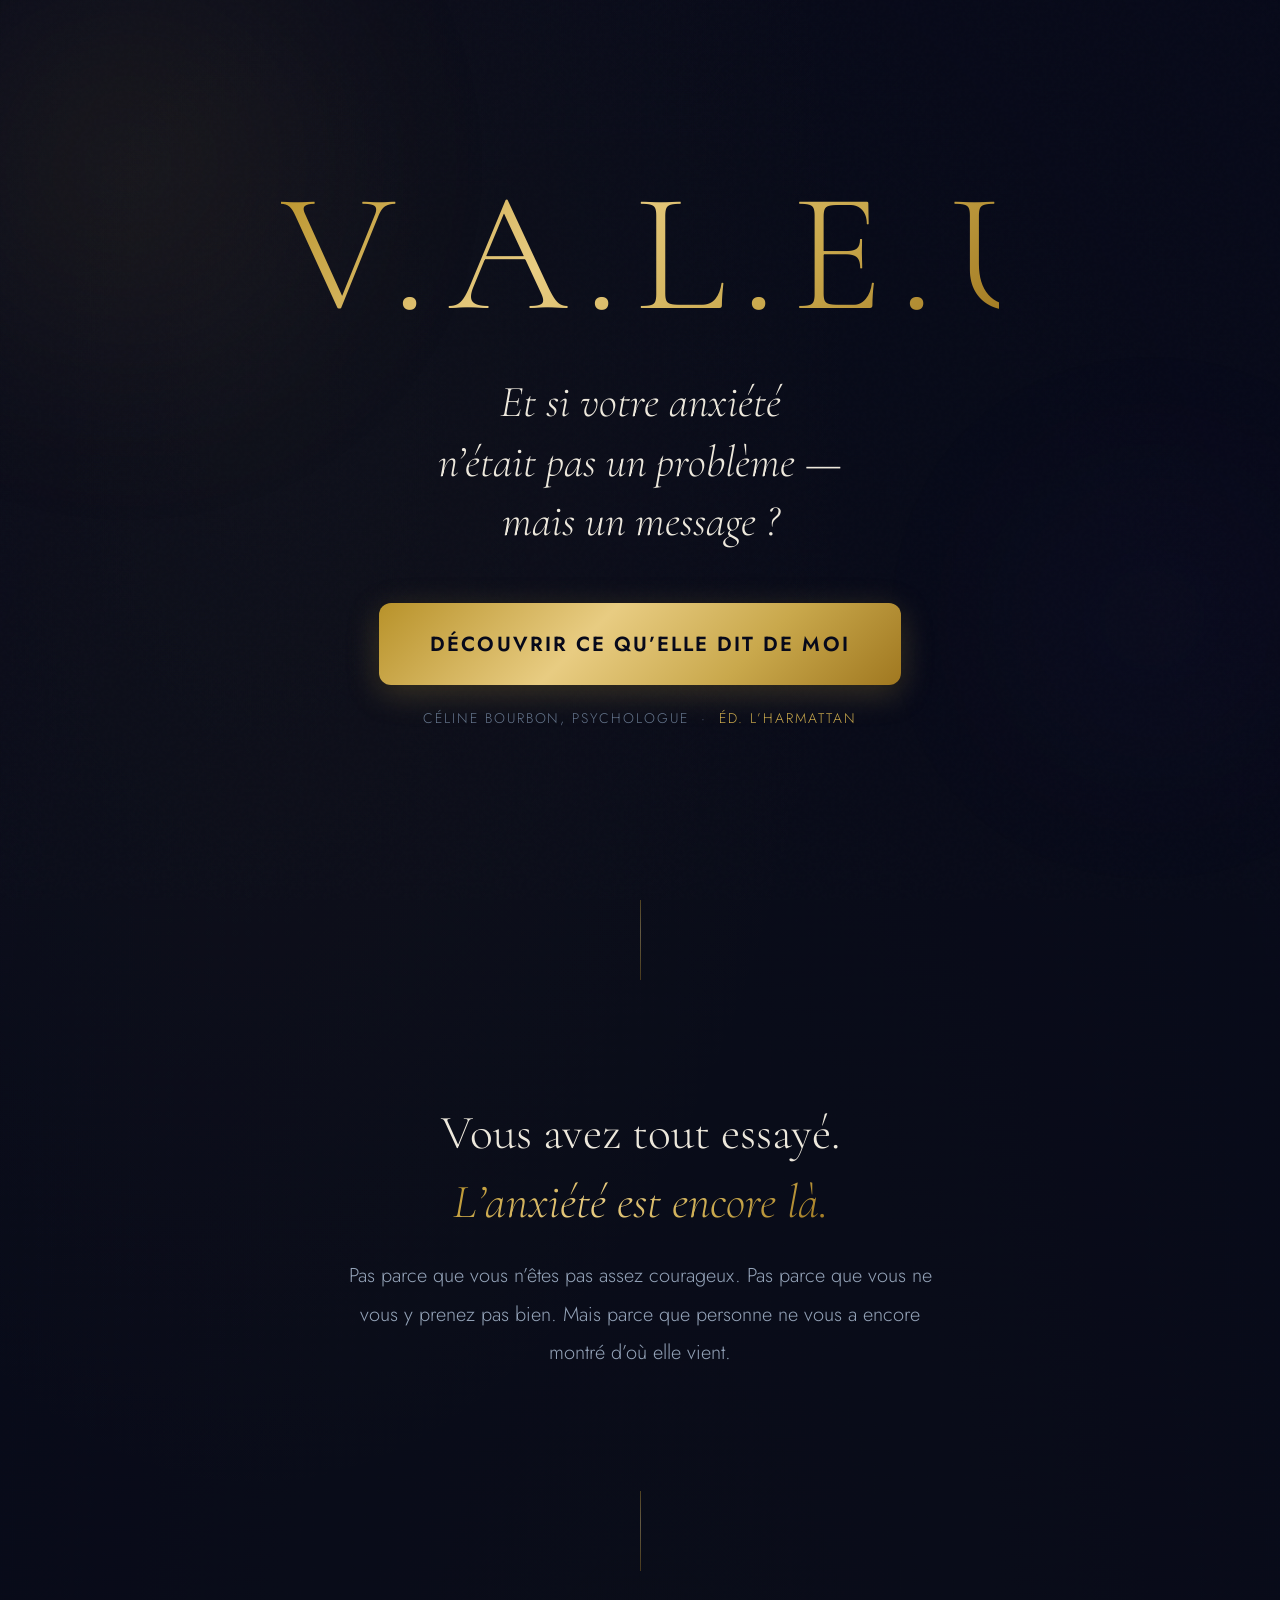
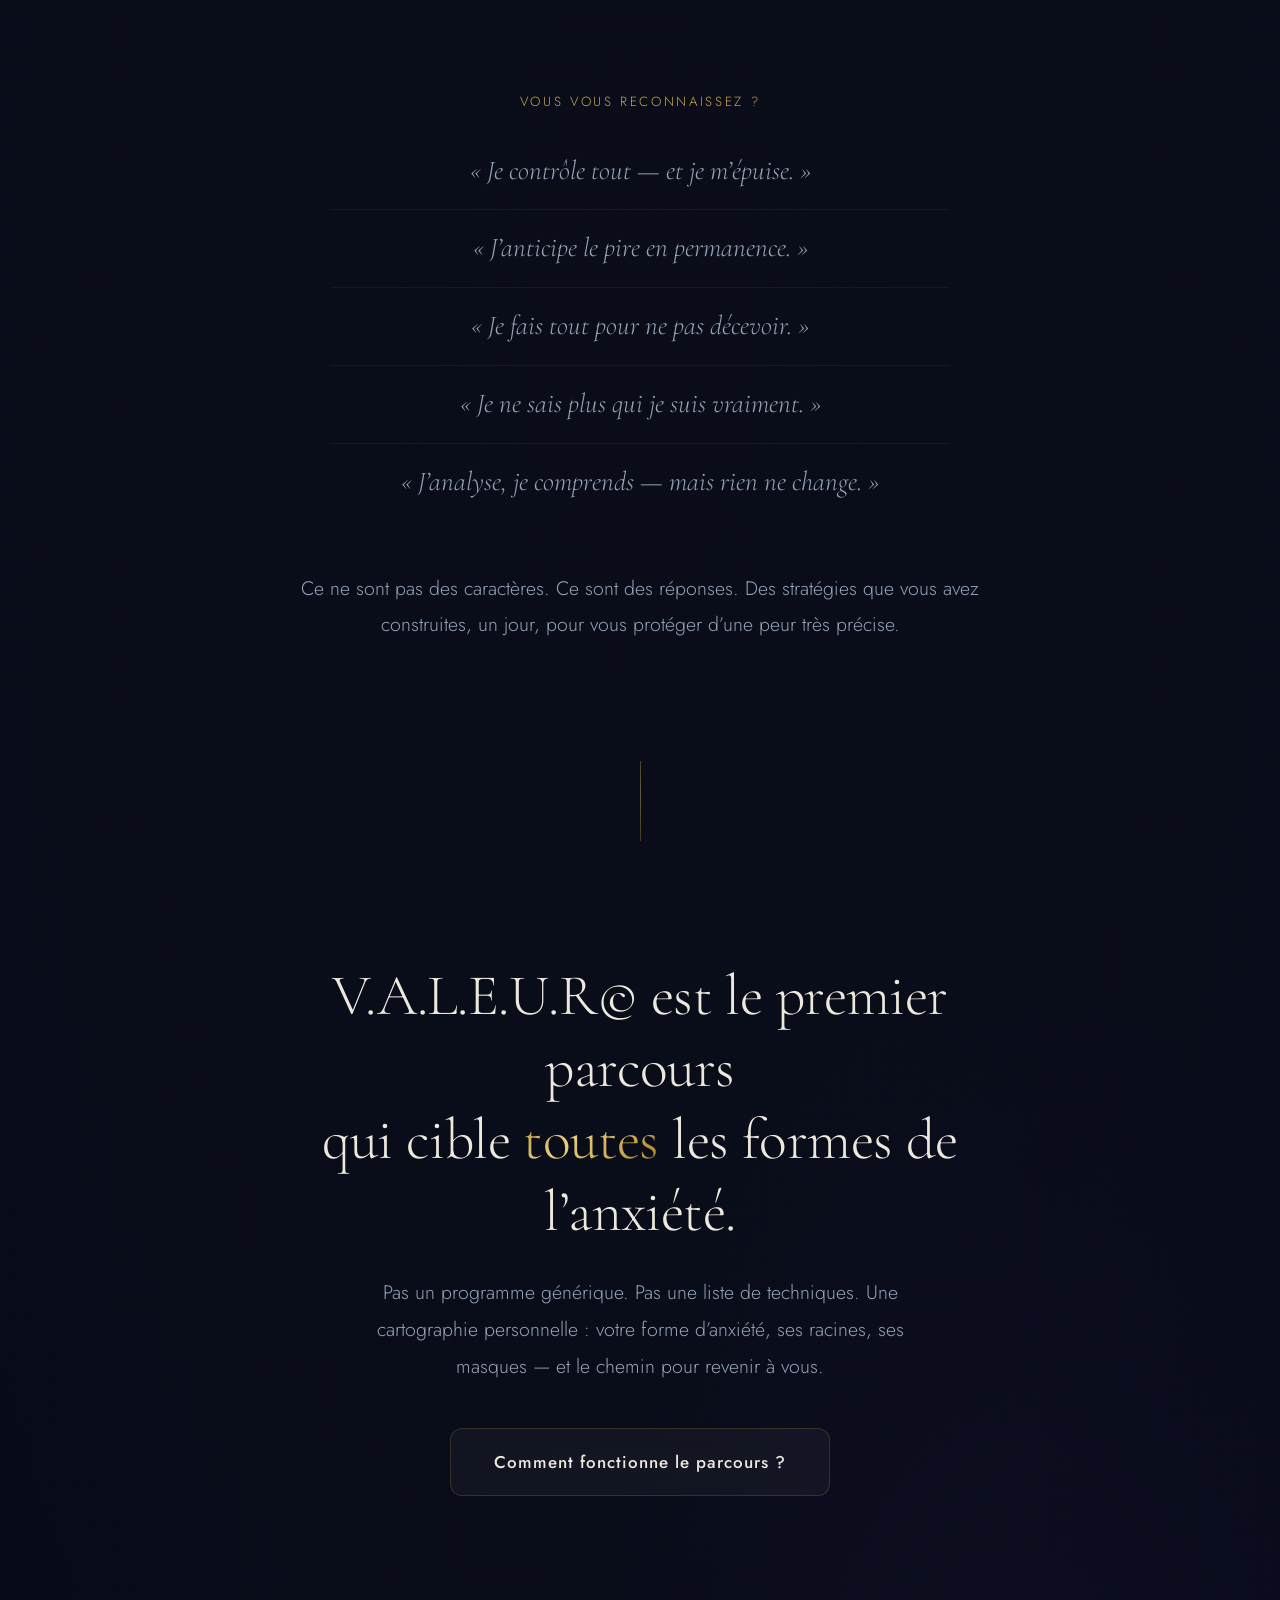
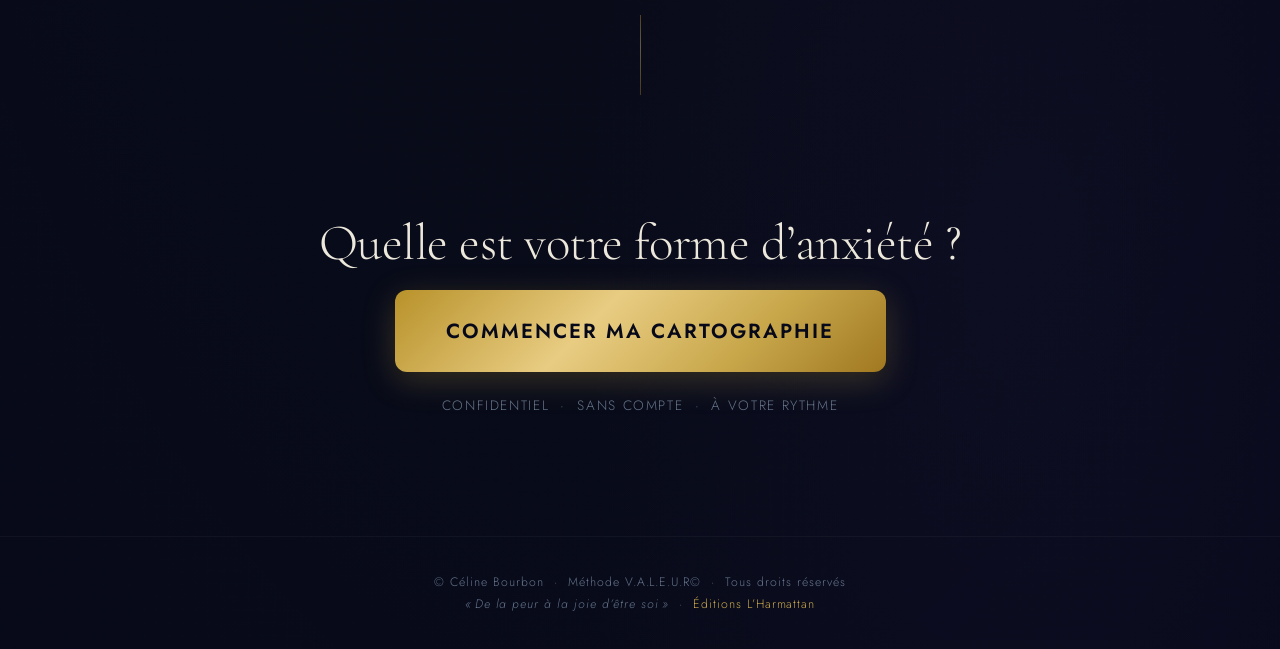
==== index.html @ 025537fa "Landing sobre et puissante : anxiété seule, promesse universelle, conversion par reconnaissance" ====
<!DOCTYPE html>
<html lang="fr">
<head>
  <meta charset="UTF-8">
  <meta name="viewport" content="width=device-width, initial-scale=1, viewport-fit=cover">
  <title>V.A.L.E.U.R©</title>
  <meta name="description" content="V.A.L.E.U.R© — Le parcours pour comprendre d'où vient votre anxiété — et la transformer.">
  <link rel="preconnect" href="https://fonts.googleapis.com">
  <link rel="preconnect" href="https://fonts.gstatic.com" crossorigin>
  <link href="https://fonts.googleapis.com/css2?family=Cormorant+Garamond:ital,wght@0,300;0,400;0,600;1,300;1,400&family=Jost:wght@200;300;400;500;600&display=swap" rel="stylesheet">
  <link rel="stylesheet" href="design-system.css">
  <style>

    /* ── BASE ── */
    .page { position: relative; z-index: 1; }

    section {
      max-width: 820px;
      margin: 0 auto;
      padding: clamp(4rem, 10vw, 7rem) clamp(1.5rem, 5vw, 3rem);
    }

    /* ── HERO ── */
    .hero {
      min-height: 100vh;
      display: flex;
      flex-direction: column;
      justify-content: center;
      text-align: center;
    }

    .hero-name {
      font-family: var(--font-display);
      font-size: clamp(5.5rem, 18vw, 10rem);
      font-weight: 300;
      letter-spacing: 0.1em;
      background: var(--gold-gradient);
      -webkit-background-clip: text;
      -webkit-text-fill-color: transparent;
      background-clip: text;
      line-height: 1;
      margin-bottom: 2rem;
      animation: fadeInUp 1s both;
    }

    .hero-line {
      font-family: var(--font-display);
      font-size: clamp(1.5rem, 5vw, 2.6rem);
      font-weight: 300;
      font-style: italic;
      color: var(--text-primary);
      line-height: 1.35;
      margin-bottom: 3rem;
      animation: fadeInUp 1s 0.15s both;
    }

    .hero-cta-wrap {
      display: flex;
      justify-content: center;
      animation: fadeInUp 1s 0.3s both;
      margin-bottom: 1.2rem;
    }

    .hero-sub {
      font-size: 0.82rem;
      letter-spacing: 0.14em;
      text-transform: uppercase;
      color: var(--text-muted);
      animation: fadeInUp 1s 0.45s both;
    }

    .hero-sub a { color: var(--gold); text-decoration: none; }

    /* ── DIVIDER ── */
    .divider {
      width: 1px;
      height: clamp(40px, 8vw, 80px);
      background: var(--gold-gradient);
      margin: 0 auto;
      opacity: 0.4;
    }

    /* ── SECTION MIROIR ── */
    .miroir {
      text-align: center;
    }

    .miroir-question {
      font-family: var(--font-display);
      font-size: clamp(1.6rem, 5vw, 2.8rem);
      font-weight: 300;
      color: var(--text-primary);
      line-height: 1.45;
      margin-bottom: 1.2rem;
    }

    .miroir-question em {
      font-style: italic;
      background: var(--gold-gradient);
      -webkit-background-clip: text;
      -webkit-text-fill-color: transparent;
      background-clip: text;
    }

    .miroir-body {
      font-size: clamp(1rem, 3vw, 1.18rem);
      color: var(--text-secondary);
      line-height: 1.9;
      font-weight: 300;
      max-width: 600px;
      margin: 0 auto;
    }

    /* ── SECTION RECOGNITION (liste miroir) ── */
    .recognais {
      text-align: center;
    }

    .recognais-tag {
      font-size: 0.78rem;
      letter-spacing: 0.2em;
      text-transform: uppercase;
      color: var(--gold);
      margin-bottom: 2rem;
    }

    .recognais-list {
      list-style: none;
      padding: 0;
      display: flex;
      flex-direction: column;
      gap: 0.9rem;
      max-width: 620px;
      margin: 0 auto 3rem auto;
    }

    .recognais-list li {
      font-family: var(--font-display);
      font-size: clamp(1.15rem, 3.5vw, 1.6rem);
      font-style: italic;
      font-weight: 300;
      color: var(--text-secondary);
      border-bottom: 1px solid rgba(255,255,255,0.05);
      padding-bottom: 0.9rem;
      transition: color 0.3s;
    }

    .recognais-list li:last-child { border-bottom: none; }
    .recognais-list li:hover { color: var(--text-primary); }

    /* ── SECTION REPONSE ── */
    .reponse {
      text-align: center;
    }

    .reponse-title {
      font-family: var(--font-display);
      font-size: clamp(2rem, 6vw, 3.4rem);
      font-weight: 300;
      color: var(--text-primary);
      line-height: 1.25;
      margin-bottom: 1.5rem;
    }

    .reponse-title span {
      background: var(--gold-gradient);
      -webkit-background-clip: text;
      -webkit-text-fill-color: transparent;
      background-clip: text;
    }

    .reponse-body {
      font-size: clamp(1rem, 3vw, 1.15rem);
      color: var(--text-secondary);
      line-height: 1.9;
      font-weight: 300;
      max-width: 600px;
      margin: 0 auto 2.5rem auto;
    }

    /* ── SECTION CTA FINAL ── */
    .cta-section {
      text-align: center;
    }

    .cta-title {
      font-family: var(--font-display);
      font-size: clamp(1.8rem, 5vw, 3rem);
      font-weight: 300;
      color: var(--text-primary);
      margin-bottom: 1rem;
    }

    .cta-note {
      font-size: 0.8rem;
      letter-spacing: 0.12em;
      text-transform: uppercase;
      color: var(--text-muted);
      margin-top: 1.2rem;
    }

    /* ── FOOTER ── */
    footer {
      text-align: center;
      padding: 2rem 1rem;
      font-size: 0.72rem;
      letter-spacing: 0.08em;
      color: var(--text-muted);
      border-top: 1px solid rgba(255,255,255,0.04);
      line-height: 1.8;
    }

    footer a { color: var(--gold); text-decoration: none; }

    @media (max-width: 480px) {
      .btn-hero { width: 100%; max-width: 320px; }
    }
  </style>
</head>
<body>

<div class="orbe orbe-1"></div>
<div class="orbe orbe-2"></div>
<div id="progress-bar" class="progress-bar" style="transform:scaleX(0)"></div>

<div class="page">

  <!-- ═══ HERO ═══ -->
  <section class="hero">
    <div class="hero-name">V.A.L.E.U.R©</div>

    <p class="hero-line">
      Et si votre anxiété<br>
      n’était pas un problème —<br>
      mais un message ?
    </p>

    <div class="hero-cta-wrap">
      <a href="questionnaire.html" class="btn-primary btn-hero">Découvrir ce qu’elle dit de moi</a>
    </div>

    <p class="hero-sub">
      Céline Bourbon, psychologue
      &nbsp;·&nbsp;
      <a href="https://www.editions-harmattan.fr" target="_blank" rel="noopener">Éd. L’Harmattan</a>
    </p>
  </section>

  <div class="divider"></div>

  <!-- ═══ MIROIR ═══ -->
  <section class="miroir">
    <p class="miroir-question">
      Vous avez tout essayé.
      <br>
      <em>L’anxiété est encore là.</em>
    </p>
    <p class="miroir-body">
      Pas parce que vous n’êtes pas assez courageux.
      Pas parce que vous ne vous y prenez pas bien.
      Mais parce que personne ne vous a encore montré d’où elle vient.
    </p>
  </section>

  <div class="divider"></div>

  <!-- ═══ RECONNAISSANCE ═══ -->
  <section class="recognais">
    <p class="recognais-tag">Vous vous reconnaissez ?</p>
    <ul class="recognais-list">
      <li>« Je contrôle tout — et je m’épuise. »</li>
      <li>« J’anticipe le pire en permanence. »</li>
      <li>« Je fais tout pour ne pas décevoir. »</li>
      <li>« Je ne sais plus qui je suis vraiment. »</li>
      <li>« J’analyse, je comprends — mais rien ne change. »</li>
    </ul>
    <p style="font-size:clamp(1rem,3vw,1.15rem);color:var(--text-secondary);line-height:1.8;font-weight:300;">
      Ce ne sont pas des caractères. Ce sont des réponses.
      Des stratégies que vous avez construites,
      un jour, pour vous protéger d’une peur très précise.
    </p>
  </section>

  <div class="divider"></div>

  <!-- ═══ LA RÉPONSE ═══ -->
  <section class="reponse">
    <h2 class="reponse-title">
      V.A.L.E.U.R© est le premier parcours<br>
      qui cible <span>toutes</span> les formes de l’anxiété.
    </h2>
    <p class="reponse-body">
      Pas un programme générique. Pas une liste de techniques.
      Une cartographie personnelle : votre forme d’anxiété,
      ses racines, ses masques — et le chemin pour revenir à vous.
    </p>
    <a href="module-0.html" class="btn-secondary">Comment fonctionne le parcours ?</a>
  </section>

  <div class="divider"></div>

  <!-- ═══ CTA FINAL ═══ -->
  <section class="cta-section">
    <h2 class="cta-title">Quelle est votre forme d’anxiété ?</h2>
    <a href="questionnaire.html" class="btn-primary btn-hero">Commencer ma cartographie</a>
    <p class="cta-note">Confidentiel &nbsp;·&nbsp; Sans compte &nbsp;·&nbsp; À votre rythme</p>
  </section>

  <footer>
    © Céline Bourbon &nbsp;·&nbsp; Méthode V.A.L.E.U.R© &nbsp;·&nbsp; Tous droits réservés<br>
    <em>« De la peur à la joie d’être soi »</em> &nbsp;·&nbsp;
    <a href="https://www.editions-harmattan.fr" target="_blank" rel="noopener">Éditions L’Harmattan</a>
  </footer>

</div>

<script src="valeur-core.js"></script>
<script>
  window.addEventListener('scroll', () => {
    const pct = window.scrollY / (document.body.scrollHeight - window.innerHeight) * 100;
    ValeurCore.updateProgressBar(pct);
  });
</script>
</body>
</html>
---- design-system.css ----
/* ═══════════════════════════════════════════════════════════════
   V.A.L.E.U.R© — DESIGN SYSTEM PREMIUM
   © Céline Bourbon — Méthode V.A.L.E.U.R© — Tous droits réservés
   ═══════════════════════════════════════════════════════════════ */

@import url('https://fonts.googleapis.com/css2?family=Cormorant+Garamond:ital,wght@0,300;0,400;0,500;0,600;0,700;1,300;1,400&family=Jost:wght@200;300;400;500;600;700&display=swap');

/* ── ANTI-COPY PROTECTION ── */
* {
  -webkit-user-select: none;
  -moz-user-select: none;
  -ms-user-select: none;
  user-select: none;
}

input, textarea, select {
  -webkit-user-select: text;
  -moz-user-select: text;
  user-select: text;
}

/* ── CSS VARIABLES ── */
:root {
  --bg-deep: #07091A;
  --bg-mid: #0d1117;
  --bg-surface: #111827;

  --glass-bg: rgba(255,255,255,0.04);
  --glass-bg-hover: rgba(255,255,255,0.08);
  --glass-border: rgba(201,168,76,0.2);
  --glass-border-hover: rgba(201,168,76,0.45);
  --glass-blur: blur(28px);
  --glass-shadow: 0 32px 80px rgba(0,0,0,0.7), inset 0 1px 0 rgba(255,255,255,0.06);

  --gold: #C9A84C;
  --gold-light: #E8CC82;
  --gold-pale: #F5E6B8;
  --gold-dim: rgba(201,168,76,0.3);
  --gold-gradient: linear-gradient(135deg, #B8922A 0%, #E8CC82 40%, #C9A84C 70%, #A07820 100%);
  --gold-gradient-simple: linear-gradient(135deg, #C9A84C, #E8CC82);

  --text-primary: #EDE8DC;
  --text-secondary: #94A3B8;
  --text-muted: #64748B;

  --rouge: #EF4444; --rouge-glow: rgba(239,68,68,0.3);
  --orange: #F97316; --orange-glow: rgba(249,115,22,0.3);
  --jaune: #EAB308; --jaune-glow: rgba(234,179,8,0.3);
  --vert: #22C55E; --vert-glow: rgba(34,197,94,0.3);
  --bleu: #3B82F6; --bleu-glow: rgba(59,130,246,0.3);
  --indigo: #8B5CF6; --indigo-glow: rgba(139,92,246,0.3);
  --violet: #D946EF; --violet-glow: rgba(217,70,239,0.3);

  --radius-sm: 12px;
  --radius-md: 20px;
  --radius-lg: 32px;
  --radius-xl: 48px;

  --transition: all 0.4s cubic-bezier(0.34, 1.56, 0.64, 1);
  --transition-fast: all 0.2s ease;

  --font-display: 'Cormorant Garamond', Georgia, serif;
  --font-body: 'Jost', -apple-system, sans-serif;
}

/* ── RESET & BASE ── */
*, *::before, *::after { box-sizing: border-box; margin: 0; padding: 0; }

html {
  font-size: clamp(14px, 2.2vw, 17px);
  scroll-behavior: smooth;
  -webkit-tap-highlight-color: transparent;
}

body {
  background: var(--bg-deep);
  background-image:
    radial-gradient(ellipse 80% 50% at 20% 10%, rgba(201,168,76,0.04) 0%, transparent 60%),
    radial-gradient(ellipse 60% 40% at 80% 90%, rgba(139,92,246,0.04) 0%, transparent 60%),
    radial-gradient(ellipse 100% 80% at 50% 50%, rgba(13,17,23,0.5) 0%, transparent 100%);
  color: var(--text-primary);
  font-family: var(--font-body);
  font-weight: 300;
  line-height: 1.7;
  min-height: 100vh;
  overflow-x: hidden;
}

/* ── NOISE TEXTURE OVERLAY ── */
body::before {
  content: '';
  position: fixed;
  inset: 0;
  background-image: url("data:image/svg+xml,%3Csvg viewBox='0 0 256 256' xmlns='http://www.w3.org/2000/svg'%3E%3Cfilter id='noise'%3E%3CfeTurbulence type='fractalNoise' baseFrequency='0.9' numOctaves='4' stitchTiles='stitch'/%3E%3C/filter%3E%3Crect width='100%25' height='100%25' filter='url(%23noise)' opacity='0.03'/%3E%3C/svg%3E");
  opacity: 0.4;
  pointer-events: none;
  z-index: 0;
}

/* ── GLASSMORPHISM ── */
.glass-card {
  background: var(--glass-bg) !important;
  backdrop-filter: var(--glass-blur) !important;
  -webkit-backdrop-filter: var(--glass-blur) !important;
  border: 1px solid var(--glass-border) !important;
  border-radius: var(--radius-lg) !important;
  box-shadow: var(--glass-shadow) !important;
  padding: clamp(1.5rem, 4vw, 3rem);
  position: relative;
  overflow: hidden;
  transition: var(--transition);
}

.glass-card::after {
  content: '';
  position: absolute;
  inset: 0;
  background: var(--gold-gradient);
  opacity: 0;
  transition: opacity 0.4s ease;
  border-radius: inherit;
  pointer-events: none;
}

.glass-card:hover {
  background: var(--glass-bg-hover) !important;
  border-color: var(--glass-border-hover) !important;
  box-shadow: 0 40px 100px rgba(0,0,0,0.8), 0 0 60px var(--gold-dim), inset 0 1px 0 rgba(255,255,255,0.1) !important;
  transform: translateY(-4px);
}

.glass-card:hover::after { opacity: 0.03; }

/* ── TYPOGRAPHY ── */
h1, .h1 {
  font-family: var(--font-display);
  font-size: clamp(3.5rem, 12vw, 8rem);
  font-weight: 300;
  letter-spacing: -0.02em;
  line-height: 1.05;
  background: var(--gold-gradient);
  -webkit-background-clip: text;
  -webkit-text-fill-color: transparent;
  background-clip: text;
}

h2, .h2 {
  font-family: var(--font-display);
  font-size: clamp(2rem, 7vw, 4rem);
  font-weight: 400;
  letter-spacing: -0.01em;
  line-height: 1.15;
  color: var(--text-primary);
}

h3, .h3 {
  font-family: var(--font-display);
  font-size: clamp(1.5rem, 5vw, 2.5rem);
  font-weight: 500;
  color: var(--text-primary);
  line-height: 1.3;
}

h4, .h4 {
  font-family: var(--font-body);
  font-size: clamp(1rem, 3vw, 1.3rem);
  font-weight: 600;
  letter-spacing: 0.12em;
  text-transform: uppercase;
  color: var(--gold);
}

p {
  font-family: var(--font-body);
  font-size: clamp(0.95rem, 2.5vw, 1.1rem);
  color: var(--text-secondary);
  line-height: 1.8;
}

.lead {
  font-size: clamp(1.1rem, 3vw, 1.4rem);
  color: var(--text-primary);
  font-weight: 300;
}

/* ── PROGRESS BAR ── */
#progress-bar, .progress-bar {
  position: fixed !important;
  top: 0 !important;
  left: 0 !important;
  height: 3px !important;
  width: 100%;
  background: var(--gold-gradient) !important;
  z-index: 9999 !important;
  transform-origin: left !important;
  box-shadow: 0 0 12px rgba(201,168,76,0.6) !important;
  transition: transform 0.5s ease !important;
}

/* ── GLASS HEADER ── */
.glass-header {
  position: sticky !important;
  top: 0 !important;
  z-index: 500 !important;
  backdrop-filter: blur(40px) !important;
  -webkit-backdrop-filter: blur(40px) !important;
  background: rgba(7,9,26,0.88) !important;
  border-bottom: 1px solid var(--glass-border) !important;
  padding: clamp(1rem, 2.5vw, 1.5rem) clamp(1.5rem, 4vw, 3rem) !important;
  width: 100% !important;
}

.header-content {
  max-width: 1400px;
  margin: 0 auto;
  display: flex;
  align-items: center;
  justify-content: space-between;
  gap: 2rem;
}

.logo-text {
  font-family: var(--font-display);
  font-size: clamp(1.3rem, 3.5vw, 1.8rem);
  font-weight: 600;
  background: var(--gold-gradient);
  -webkit-background-clip: text;
  -webkit-text-fill-color: transparent;
  background-clip: text;
  text-decoration: none;
  letter-spacing: 0.05em;
}

/* ── NAVIGATION ── */
nav {
  display: flex;
  gap: 0.5rem;
  align-items: center;
}

nav a {
  font-family: var(--font-body);
  font-size: clamp(0.85rem, 2vw, 0.95rem);
  font-weight: 500;
  letter-spacing: 0.08em;
  color: var(--text-secondary);
  text-decoration: none;
  padding: 0.6rem 1.1rem;
  border-radius: var(--radius-sm);
  transition: var(--transition-fast);
  border: 1px solid transparent;
}

nav a:hover, nav a.active {
  color: var(--gold);
  background: rgba(201,168,76,0.08);
  border-color: rgba(201,168,76,0.2);
}

/* ── HAMBURGER ── */
.hamburger {
  display: none;
  flex-direction: column;
  gap: 5px;
  cursor: pointer;
  padding: 8px;
  z-index: 501;
}

.hamburger span {
  width: 24px;
  height: 2px;
  background: var(--gold);
  border-radius: 2px;
  transition: var(--transition-fast);
  display: block;
}

.hamburger.active span:nth-child(1) { transform: rotate(45deg) translateY(8px); }
.hamburger.active span:nth-child(2) { opacity: 0; transform: scaleX(0); }
.hamburger.active span:nth-child(3) { transform: rotate(-45deg) translateY(-8px); }

/* ── BUTTONS ── */
.btn-primary {
  display: inline-flex;
  align-items: center;
  justify-content: center;
  gap: 0.6rem;
  font-family: var(--font-body);
  font-size: clamp(0.9rem, 2.5vw, 1rem);
  font-weight: 600;
  letter-spacing: 0.1em;
  text-transform: uppercase;
  color: #07091A !important;
  background: var(--gold-gradient) !important;
  border: none;
  border-radius: var(--radius-sm);
  padding: clamp(0.9rem, 2.5vw, 1.1rem) clamp(1.8rem, 4vw, 2.5rem);
  cursor: pointer;
  text-decoration: none;
  transition: var(--transition);
  box-shadow: 0 8px 32px rgba(201,168,76,0.25), 0 2px 8px rgba(0,0,0,0.3);
  position: relative;
  overflow: hidden;
}

.btn-primary::before {
  content: '';
  position: absolute;
  inset: 0;
  background: linear-gradient(135deg, rgba(255,255,255,0.2), transparent);
  opacity: 0;
  transition: opacity 0.3s;
}

.btn-primary:hover {
  transform: translateY(-3px) scale(1.02);
  box-shadow: 0 16px 48px rgba(201,168,76,0.45), 0 4px 12px rgba(0,0,0,0.4);
}

.btn-primary:hover::before { opacity: 1; }

.btn-secondary {
  display: inline-flex;
  align-items: center;
  justify-content: center;
  gap: 0.6rem;
  font-family: var(--font-body);
  font-size: clamp(0.9rem, 2.5vw, 1rem);
  font-weight: 500;
  letter-spacing: 0.06em;
  color: var(--text-primary) !important;
  background: var(--glass-bg) !important;
  border: 1px solid var(--glass-border) !important;
  border-radius: var(--radius-sm);
  padding: clamp(0.9rem, 2.5vw, 1.1rem) clamp(1.8rem, 4vw, 2.5rem);
  cursor: pointer;
  text-decoration: none;
  transition: var(--transition-fast);
  backdrop-filter: blur(12px);
}

.btn-secondary:hover {
  background: rgba(201,168,76,0.08) !important;
  border-color: var(--gold) !important;
  color: var(--gold) !important;
  transform: translateY(-2px);
}

.btn-hero {
  font-size: clamp(1rem, 3vw, 1.2rem) !important;
  padding: clamp(1rem, 3vw, 1.4rem) clamp(2rem, 5vw, 3rem) !important;
  min-width: 240px;
}

.full-width { width: 100%; }

/* ── FAB ── */
.fab {
  position: fixed !important;
  bottom: clamp(24px, 5vw, 40px) !important;
  right: clamp(24px, 5vw, 40px) !important;
  width: clamp(56px, 9vw, 68px) !important;
  height: clamp(56px, 9vw, 68px) !important;
  border-radius: 50% !important;
  background: var(--gold-gradient) !important;
  border: 2px solid rgba(255,255,255,0.15) !important;
  box-shadow: 0 16px 48px rgba(201,168,76,0.4), 0 4px 12px rgba(0,0,0,0.4) !important;
  font-size: clamp(1.3rem, 2.5vw, 1.6rem) !important;
  cursor: pointer !important;
  z-index: 1001 !important;
  display: flex !important;
  align-items: center !important;
  justify-content: center !important;
  animation: fabFloat 3s ease-in-out infinite !important;
  transition: box-shadow 0.3s ease, transform 0.3s ease !important;
  color: #07091A;
}

.fab:hover {
  box-shadow: 0 24px 60px rgba(201,168,76,0.6), 0 8px 20px rgba(0,0,0,0.5) !important;
  animation-play-state: paused !important;
  transform: scale(1.1) !important;
}

@keyframes fabFloat {
  0%, 100% { transform: translateY(0); }
  50% { transform: translateY(-8px); }
}

/* ── MAIN LAYOUT ── */
main {
  max-width: 1400px;
  width: 100%;
  margin: 0 auto;
  padding: clamp(1.5rem, 4vw, 3rem) clamp(1rem, 3vw, 2.5rem);
  position: relative;
  z-index: 1;
}

.section {
  margin-bottom: clamp(2rem, 5vw, 4rem);
}

.text-center { text-align: center; }

/* ── STATS GRID ── */
.stats-grid {
  display: grid;
  grid-template-columns: repeat(auto-fit, minmax(clamp(200px, 28vw, 280px), 1fr));
  gap: clamp(1rem, 2.5vw, 1.5rem);
  margin: clamp(1.5rem, 3vw, 2.5rem) 0;
}

.stat-card {
  text-align: center;
  padding: clamp(1.5rem, 3vw, 2.5rem) clamp(1rem, 2.5vw, 2rem);
}

.stat-value {
  font-family: var(--font-display);
  font-size: clamp(2.5rem, 8vw, 4.5rem);
  font-weight: 300;
  background: var(--gold-gradient);
  -webkit-background-clip: text;
  -webkit-text-fill-color: transparent;
  background-clip: text;
  display: block;
  line-height: 1.1;
  margin-bottom: 0.5rem;
}

.stat-label {
  font-family: var(--font-body);
  font-size: clamp(0.75rem, 2vw, 0.85rem);
  letter-spacing: 0.12em;
  text-transform: uppercase;
  color: var(--text-muted);
}

/* ── CARTE MASQUES ── */
.carte-container {
  width: clamp(320px, 80vw, 700px) !important;
  height: clamp(320px, 80vw, 700px) !important;
  margin: 0 auto;
  display: flex;
  align-items: center;
  justify-content: center;
}

#carte-masques {
  width: 100%;
  height: 100%;
  overflow: visible;
  filter: drop-shadow(0 20px 60px rgba(201,168,76,0.15));
}

.masques-legend {
  display: grid;
  grid-template-columns: repeat(auto-fit, minmax(160px, 1fr));
  gap: 0.8rem;
  margin-top: 2rem;
}

.legend-item {
  display: flex;
  align-items: center;
  gap: 0.75rem;
  padding: 0.8rem 1rem;
  background: rgba(255,255,255,0.02);
  border-radius: var(--radius-sm);
  border: 1px solid rgba(255,255,255,0.04);
  transition: var(--transition-fast);
  cursor: default;
}

.legend-item:hover {
  background: rgba(255,255,255,0.06);
  border-color: rgba(201,168,76,0.2);
  transform: translateX(4px);
}

.legend-emoji { font-size: 1.3rem; flex-shrink: 0; }

.legend-text strong {
  display: block;
  font-family: var(--font-body);
  font-size: 0.8rem;
  font-weight: 500;
  color: var(--text-primary);
}

.legend-text small {
  font-size: 0.72rem;
  color: var(--text-muted);
}

/* ── JOURNAL FORM ── */
.valeur-steps { display: grid; gap: 1.2rem; margin: 1.5rem 0; }

.step-item label {
  display: block;
  font-family: var(--font-body);
  font-size: 0.85rem;
  font-weight: 600;
  letter-spacing: 0.1em;
  text-transform: uppercase;
  color: var(--gold);
  margin-bottom: 0.5rem;
}

.step-letter {
  font-family: var(--font-display);
  font-size: 1.4rem;
  font-weight: 600;
}

textarea, input[type="text"], input[type="datetime-local"], select {
  background: rgba(255,255,255,0.04) !important;
  border: 1px solid rgba(255,255,255,0.08) !important;
  border-radius: var(--radius-sm) !important;
  padding: clamp(0.8rem, 2vw, 1rem) clamp(1rem, 2.5vw, 1.2rem) !important;
  color: var(--text-primary) !important;
  font-family: var(--font-body) !important;
  font-size: clamp(0.9rem, 2.2vw, 1rem) !important;
  font-weight: 300 !important;
  width: 100%;
  transition: var(--transition-fast);
  line-height: 1.6;
}

textarea::placeholder, input::placeholder {
  color: var(--text-muted) !important;
  font-style: italic;
}

textarea:focus, input:focus, select:focus {
  outline: none !important;
  border-color: rgba(201,168,76,0.4) !important;
  background: rgba(255,255,255,0.06) !important;
  box-shadow: 0 0 0 3px rgba(201,168,76,0.08), 0 4px 20px rgba(0,0,0,0.3) !important;
}

textarea { resize: vertical; min-height: 80px; }

select option { background: #0d1117; color: var(--text-primary); }

.form-row {
  display: grid;
  grid-template-columns: 1fr 1fr;
  gap: 1rem;
  margin-bottom: 1.2rem;
}

/* ── MODAL ── */
.modal-overlay {
  position: fixed;
  inset: 0;
  background: rgba(0,0,0,0.85);
  backdrop-filter: blur(16px);
  -webkit-backdrop-filter: blur(16px);
  display: flex;
  align-items: center;
  justify-content: center;
  z-index: 2000;
  padding: 1.5rem;
  animation: fadeIn 0.3s ease;
}

.modal-content {
  max-width: 640px;
  width: 100%;
  max-height: 92vh;
  overflow-y: auto;
  position: relative;
  scrollbar-width: thin;
  scrollbar-color: var(--gold-dim) transparent;
}

.modal-content::-webkit-scrollbar { width: 4px; }
.modal-content::-webkit-scrollbar-thumb { background: var(--gold-dim); border-radius: 4px; }

.modal-close {
  position: absolute;
  top: 1.2rem;
  right: 1.2rem;
  background: rgba(255,255,255,0.06);
  border: 1px solid rgba(255,255,255,0.1);
  width: 36px;
  height: 36px;
  border-radius: 50%;
  color: var(--text-secondary);
  font-size: 1rem;
  cursor: pointer;
  transition: var(--transition-fast);
  display: flex;
  align-items: center;
  justify-content: center;
  z-index: 10;
}

.modal-close:hover {
  background: rgba(255,60,60,0.2);
  border-color: rgba(255,60,60,0.4);
  color: white;
  transform: rotate(90deg);
}

/* ── ENTRIES LIST ── */
.entries-grid { display: grid; gap: 1rem; }

.entry-card {
  background: rgba(255,255,255,0.02) !important;
  border: 1px solid rgba(255,255,255,0.05) !important;
  border-radius: var(--radius-md) !important;
  padding: 1.2rem 1.5rem !important;
  transition: var(--transition-fast) !important;
  cursor: default;
}

.entry-card:hover {
  background: rgba(255,255,255,0.05) !important;
  border-color: rgba(201,168,76,0.2) !important;
  transform: translateX(6px) !important;
}

.entry-header {
  display: flex;
  justify-content: space-between;
  align-items: center;
  margin-bottom: 0.8rem;
  flex-wrap: wrap;
  gap: 0.5rem;
}

.entry-masque-tag {
  font-size: 0.8rem;
  font-weight: 600;
  letter-spacing: 0.08em;
  padding: 0.3rem 0.8rem;
  border-radius: 20px;
  background: rgba(255,255,255,0.06);
  border: 1px solid rgba(255,255,255,0.1);
}

.entry-date {
  font-size: 0.78rem;
  color: var(--text-muted);
  font-style: italic;
}

.entry-content p {
  font-size: 0.88rem;
  line-height: 1.6;
  color: var(--text-secondary);
  margin-bottom: 0.3rem;
}

.entry-content strong {
  color: var(--gold);
  font-size: 0.8rem;
  text-transform: uppercase;
  letter-spacing: 0.1em;
}

/* ── FILTERS ── */
.history-header {
  display: flex;
  justify-content: space-between;
  align-items: center;
  flex-wrap: wrap;
  gap: 1rem;
  margin-bottom: 1.5rem;
}

.filters {
  display: flex;
  gap: 0.8rem;
  flex-wrap: wrap;
}

.filters select {
  min-width: 160px;
  font-size: 0.85rem !important;
}

/* ── PHASE CARD ── */
.phase-card { text-align: center; }

.phase-badge {
  display: inline-flex;
  align-items: center;
  gap: 0.5rem;
  background: rgba(201,168,76,0.08);
  border: 1px solid rgba(201,168,76,0.25);
  border-radius: 24px;
  padding: 0.4rem 1.2rem;
  font-size: 0.8rem;
  font-weight: 600;
  letter-spacing: 0.1em;
  text-transform: uppercase;
  color: var(--gold);
  margin-bottom: 1rem;
}

.phase-actions {
  display: flex;
  gap: 1rem;
  justify-content: center;
  flex-wrap: wrap;
  margin-top: 1.5rem;
}

/* ── JOURNAL PREVIEW ── */
.journal-preview-item {
  padding: 0.8rem 1rem;
  background: rgba(255,255,255,0.02);
  border-radius: var(--radius-sm);
  border-left: 3px solid var(--gold-dim);
  margin-bottom: 0.6rem;
  font-size: 0.88rem;
  color: var(--text-secondary);
  transition: var(--transition-fast);
}

.journal-preview-item:hover {
  background: rgba(255,255,255,0.05);
  border-left-color: var(--gold);
}

/* ── COPYRIGHT FOOTER ── */
.copyright-bar {
  text-align: center;
  padding: 1rem;
  font-size: 0.72rem;
  color: var(--text-muted);
  letter-spacing: 0.08em;
  border-top: 1px solid rgba(255,255,255,0.04);
  margin-top: 4rem;
}

/* ── HERO LANDING ── */
.hero-container {
  min-height: 100vh;
  display: flex;
  align-items: center;
  justify-content: center;
  padding: clamp(2rem, 5vw, 4rem) clamp(1rem, 3vw, 2rem);
  position: relative;
}

.hero-card {
  max-width: 900px;
  width: 100%;
  text-align: center;
}

.hero-tag {
  display: inline-flex;
  align-items: center;
  gap: 0.5rem;
  background: rgba(201,168,76,0.06);
  border: 1px solid rgba(201,168,76,0.2);
  border-radius: 24px;
  padding: 0.45rem 1.4rem;
  font-size: 0.78rem;
  font-weight: 600;
  letter-spacing: 0.14em;
  text-transform: uppercase;
  color: var(--gold);
  margin-bottom: 2rem;
}

.hero-title {
  font-family: var(--font-display);
  font-size: clamp(4rem, 15vw, 9rem);
  font-weight: 300;
  letter-spacing: 0.05em;
  background: var(--gold-gradient);
  -webkit-background-clip: text;
  -webkit-text-fill-color: transparent;
  background-clip: text;
  line-height: 1;
  margin-bottom: 1.5rem;
}

.hero-tagline {
  font-family: var(--font-display);
  font-size: clamp(1.4rem, 5vw, 2.5rem);
  font-style: italic;
  font-weight: 400;
  color: var(--text-primary);
  margin-bottom: 1rem;
  line-height: 1.3;
}

.hero-subtitle {
  font-size: clamp(0.95rem, 2.5vw, 1.15rem);
  color: var(--text-secondary);
  margin-bottom: 3rem;
  line-height: 1.7;
}

.hero-cta {
  display: flex;
  gap: 1.2rem;
  justify-content: center;
  flex-wrap: wrap;
  margin-bottom: 3rem;
}

.masques-preview {
  display: flex;
  gap: clamp(0.8rem, 2vw, 1.5rem);
  justify-content: center;
  margin-top: 2.5rem;
}

.masque-dot {
  width: clamp(28px, 5vw, 40px);
  height: clamp(28px, 5vw, 40px);
  border-radius: 50%;
  display: flex;
  align-items: center;
  justify-content: center;
  font-size: clamp(0.9rem, 2.5vw, 1.3rem);
  transition: var(--transition);
  cursor: default;
  border: 1px solid rgba(255,255,255,0.1);
}

.masque-dot:hover {
  transform: scale(1.3) translateY(-4px);
  box-shadow: 0 8px 24px rgba(255,255,255,0.1);
}

/* ── ORBE BG ANIMATION ── */
.orbe {
  position: fixed;
  border-radius: 50%;
  filter: blur(120px);
  pointer-events: none;
  z-index: 0;
  animation: orbeFloat 20s ease-in-out infinite;
  opacity: 0.12;
}

.orbe-1 {
  width: clamp(300px, 40vw, 600px);
  height: clamp(300px, 40vw, 600px);
  background: radial-gradient(circle, var(--gold) 0%, transparent 70%);
  top: -10%;
  left: -10%;
  animation-delay: 0s;
}

.orbe-2 {
  width: clamp(200px, 30vw, 400px);
  height: clamp(200px, 30vw, 400px);
  background: radial-gradient(circle, var(--indigo) 0%, transparent 70%);
  bottom: 10%;
  right: -5%;
  animation-delay: -10s;
  opacity: 0.07;
}

@keyframes orbeFloat {
  0%, 100% { transform: translate(0, 0) scale(1); }
  33% { transform: translate(3%, 4%) scale(1.05); }
  66% { transform: translate(-2%, 2%) scale(0.95); }
}

/* ── BACK BTN ── */
.back-btn {
  font-family: var(--font-body);
  font-size: 0.85rem;
  font-weight: 500;
  letter-spacing: 0.08em;
  color: var(--gold) !important;
  text-decoration: none;
  display: flex;
  align-items: center;
  gap: 0.4rem;
  transition: var(--transition-fast);
  white-space: nowrap;
}

.back-btn:hover {
  transform: translateX(-4px);
  color: var(--gold-light) !important;
}

/* ── ANIMATIONS ── */
@keyframes fadeInUp {
  from { opacity: 0; transform: translateY(32px); }
  to { opacity: 1; transform: translateY(0); }
}

@keyframes fadeIn {
  from { opacity: 0; }
  to { opacity: 1; }
}

@keyframes shimmer {
  0% { background-position: -200% center; }
  100% { background-position: 200% center; }
}

.animate-up { animation: fadeInUp 0.7s cubic-bezier(0.34, 1.56, 0.64, 1) both; }
.delay-1 { animation-delay: 0.08s; }
.delay-2 { animation-delay: 0.16s; }
.delay-3 { animation-delay: 0.24s; }
.delay-4 { animation-delay: 0.32s; }
.delay-5 { animation-delay: 0.40s; }

/* ── SCROLLBAR ── */
::-webkit-scrollbar { width: 6px; height: 6px; }
::-webkit-scrollbar-track { background: transparent; }
::-webkit-scrollbar-thumb { background: rgba(201,168,76,0.25); border-radius: 6px; }
::-webkit-scrollbar-thumb:hover { background: rgba(201,168,76,0.4); }

/* ── RESPONSIVE ── */
@media (max-width: 768px) {
  .hamburger { display: flex; }

  nav {
    position: fixed;
    top: 0;
    right: -100%;
    width: min(280px, 80vw);
    height: 100vh;
    background: rgba(7,9,26,0.98);
    backdrop-filter: blur(40px);
    flex-direction: column;
    padding: 80px 1.5rem 2rem;
    border-left: 1px solid var(--glass-border);
    transition: right 0.4s cubic-bezier(0.34, 1.56, 0.64, 1);
    z-index: 499;
    gap: 0.3rem;
  }

  nav.active { right: 0; }

  nav a {
    font-size: 1rem;
    padding: 0.8rem 1.2rem;
  }

  .form-row { grid-template-columns: 1fr; }
  .hero-cta { flex-direction: column; align-items: center; }
  .btn-hero { width: 100%; max-width: 340px; }
  .phase-actions { flex-direction: column; align-items: center; }
  .phase-actions .btn-primary, .phase-actions .btn-secondary { width: 100%; max-width: 320px; }
}

@media (max-width: 480px) {
  .stats-grid { grid-template-columns: repeat(2, 1fr); }
  .history-header { flex-direction: column; }
  .filters { width: 100%; }
  .filters select { flex: 1; min-width: 0; }
  .masques-legend { grid-template-columns: 1fr; }
}

/* ── SAFE AREA (iPhone notch) ── */
@supports (padding: max(0px)) {
  .glass-header { padding-top: max(1rem, calc(env(safe-area-inset-top) + 0.5rem)) !important; }
  .fab {
    bottom: max(24px, calc(env(safe-area-inset-bottom) + 20px)) !important;
    right: max(24px, calc(env(safe-area-inset-right) + 20px)) !important;
  }
  nav { padding-top: max(80px, calc(env(safe-area-inset-top) + 60px)); }
}

/* ── CONFETTI CANVAS ── */
#confetti-canvas {
  position: fixed;
  inset: 0;
  pointer-events: none;
  z-index: 9998;
}

/* ── TOAST NOTIFICATION ── */
.toast {
  position: fixed;
  bottom: clamp(80px, 12vw, 100px);
  left: 50%;
  transform: translateX(-50%) translateY(20px);
  background: var(--gold-gradient);
  color: #07091A;
  padding: 0.9rem 2rem;
  border-radius: 50px;
  font-family: var(--font-body);
  font-size: 0.9rem;
  font-weight: 600;
  box-shadow: 0 16px 48px rgba(201,168,76,0.4);
  z-index: 3000;
  opacity: 0;
  transition: all 0.4s cubic-bezier(0.34, 1.56, 0.64, 1);
  white-space: nowrap;
  pointer-events: none;
}

.toast.show {
  opacity: 1;
  transform: translateX(-50%) translateY(0);
}

/* ── DIVIDER ── */
.gold-divider {
  height: 1px;
  background: linear-gradient(90deg, transparent, var(--gold-dim), transparent);
  margin: clamp(1.5rem, 4vw, 3rem) 0;
  border: none;
}
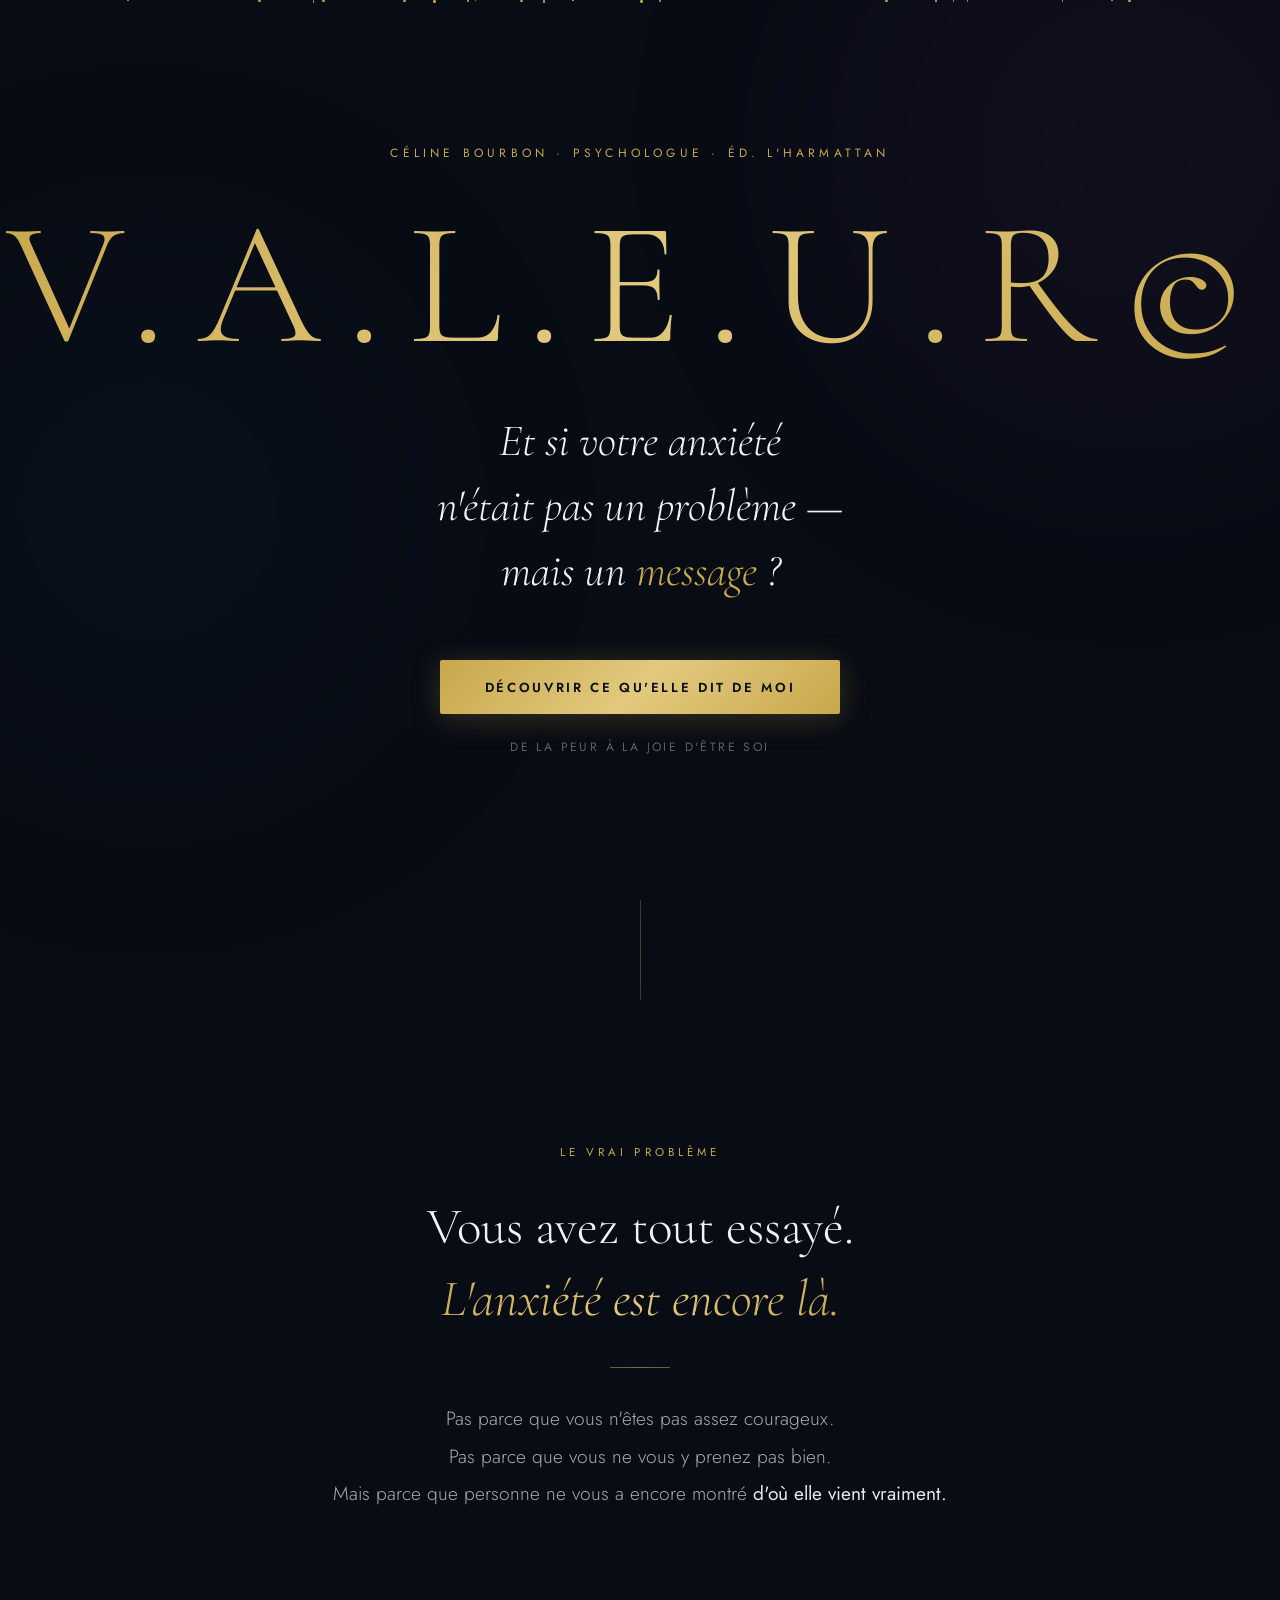
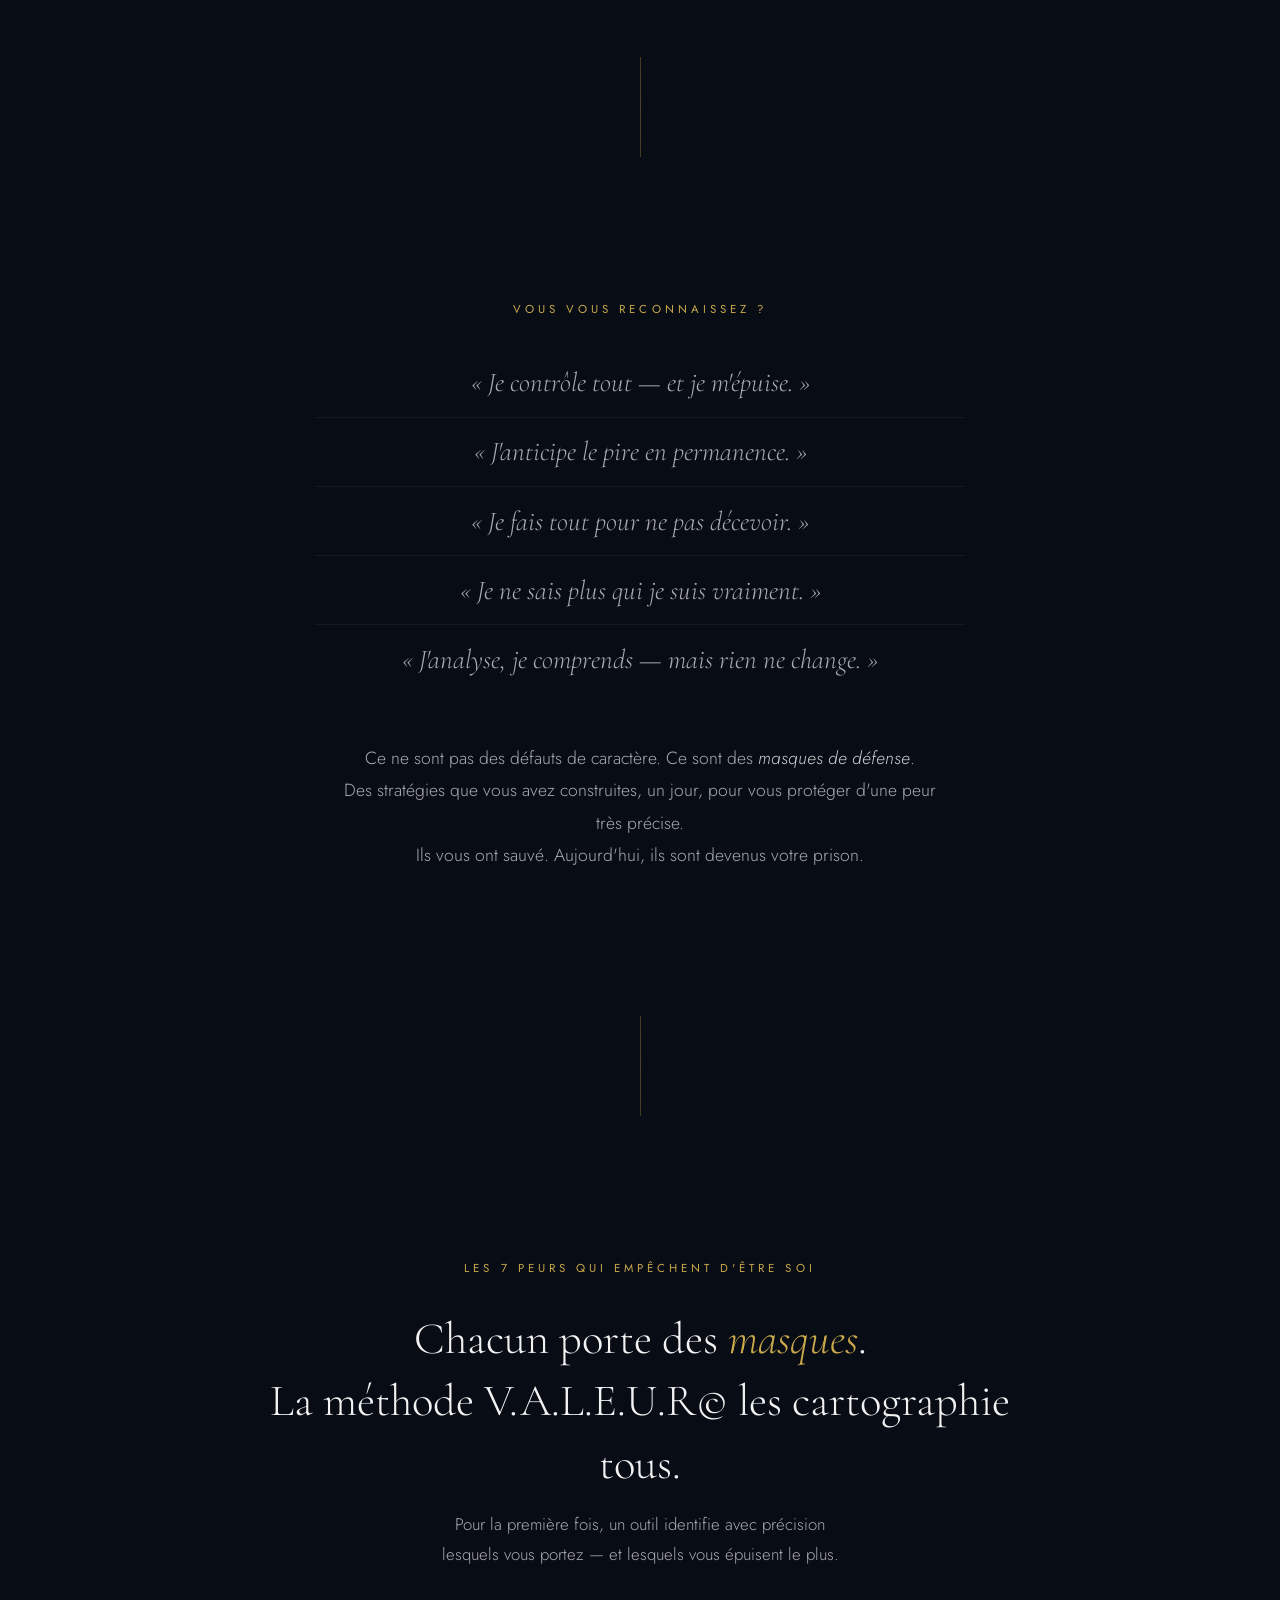
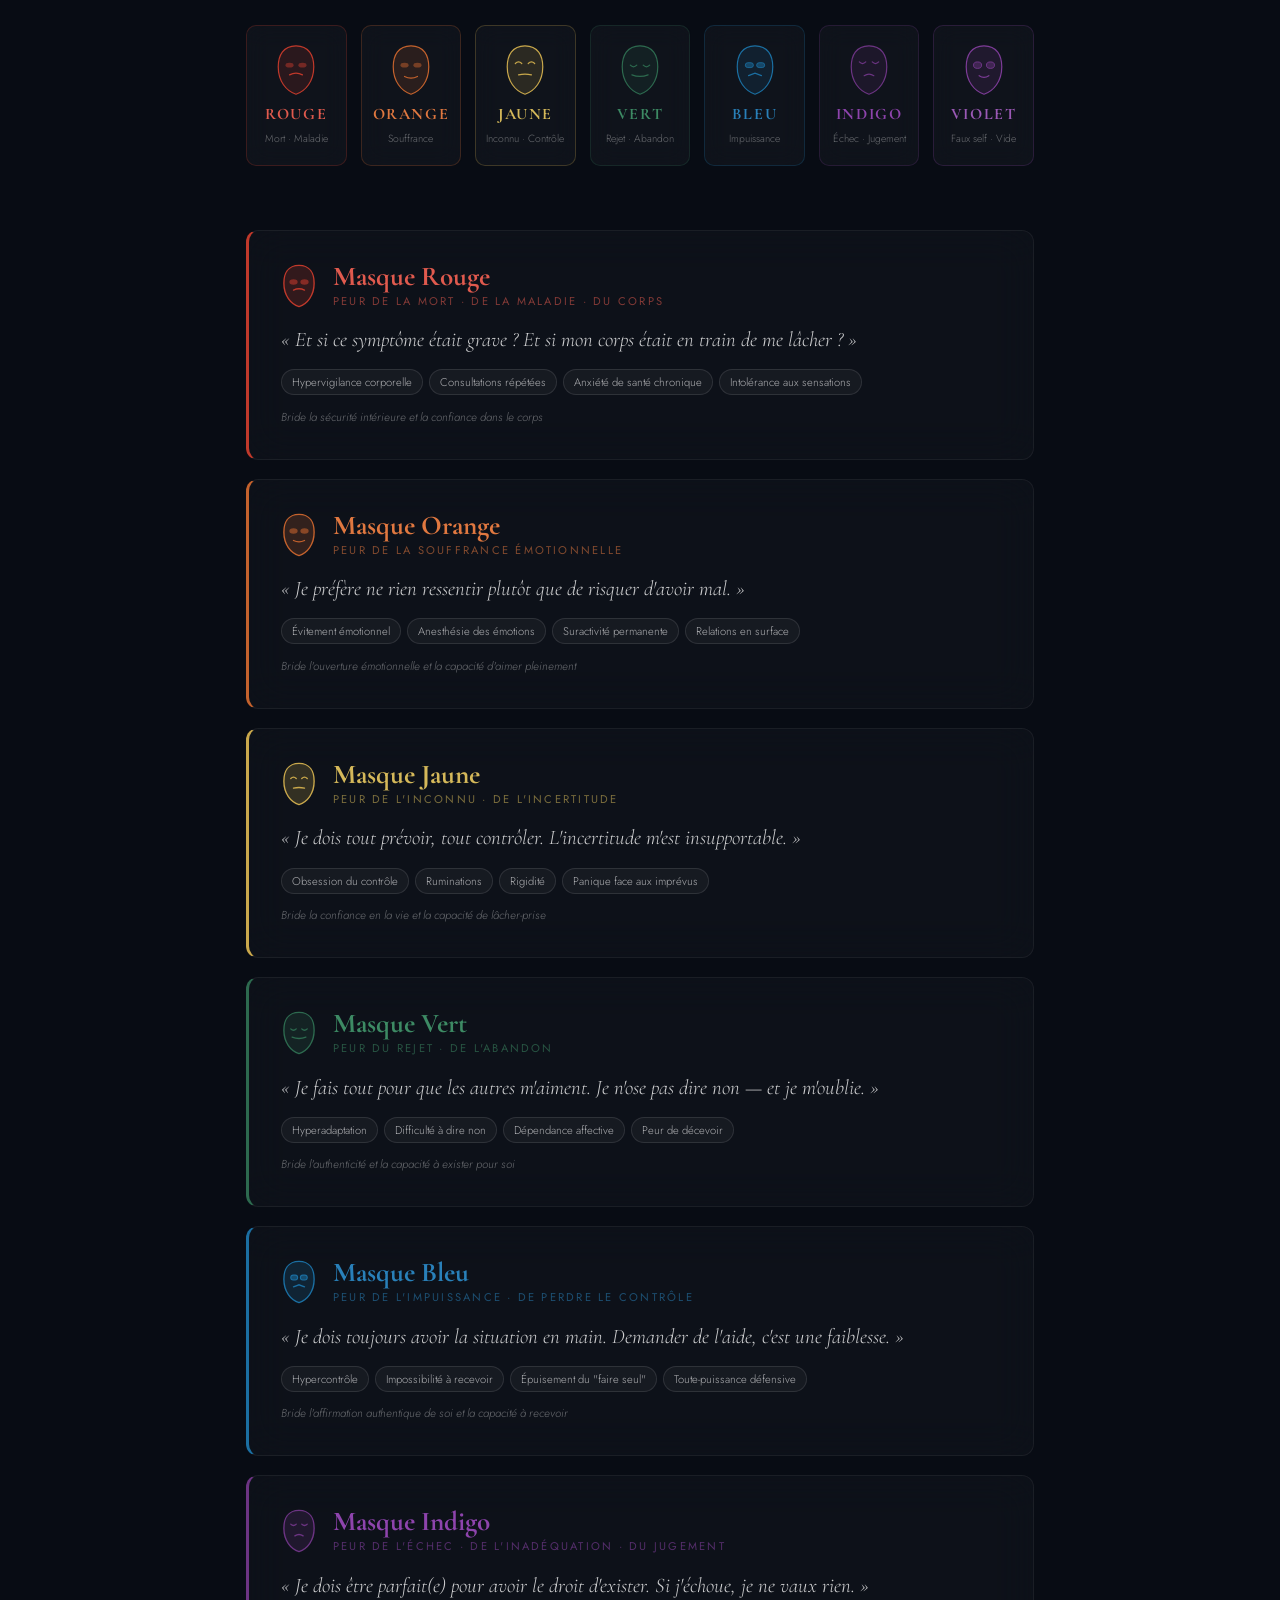
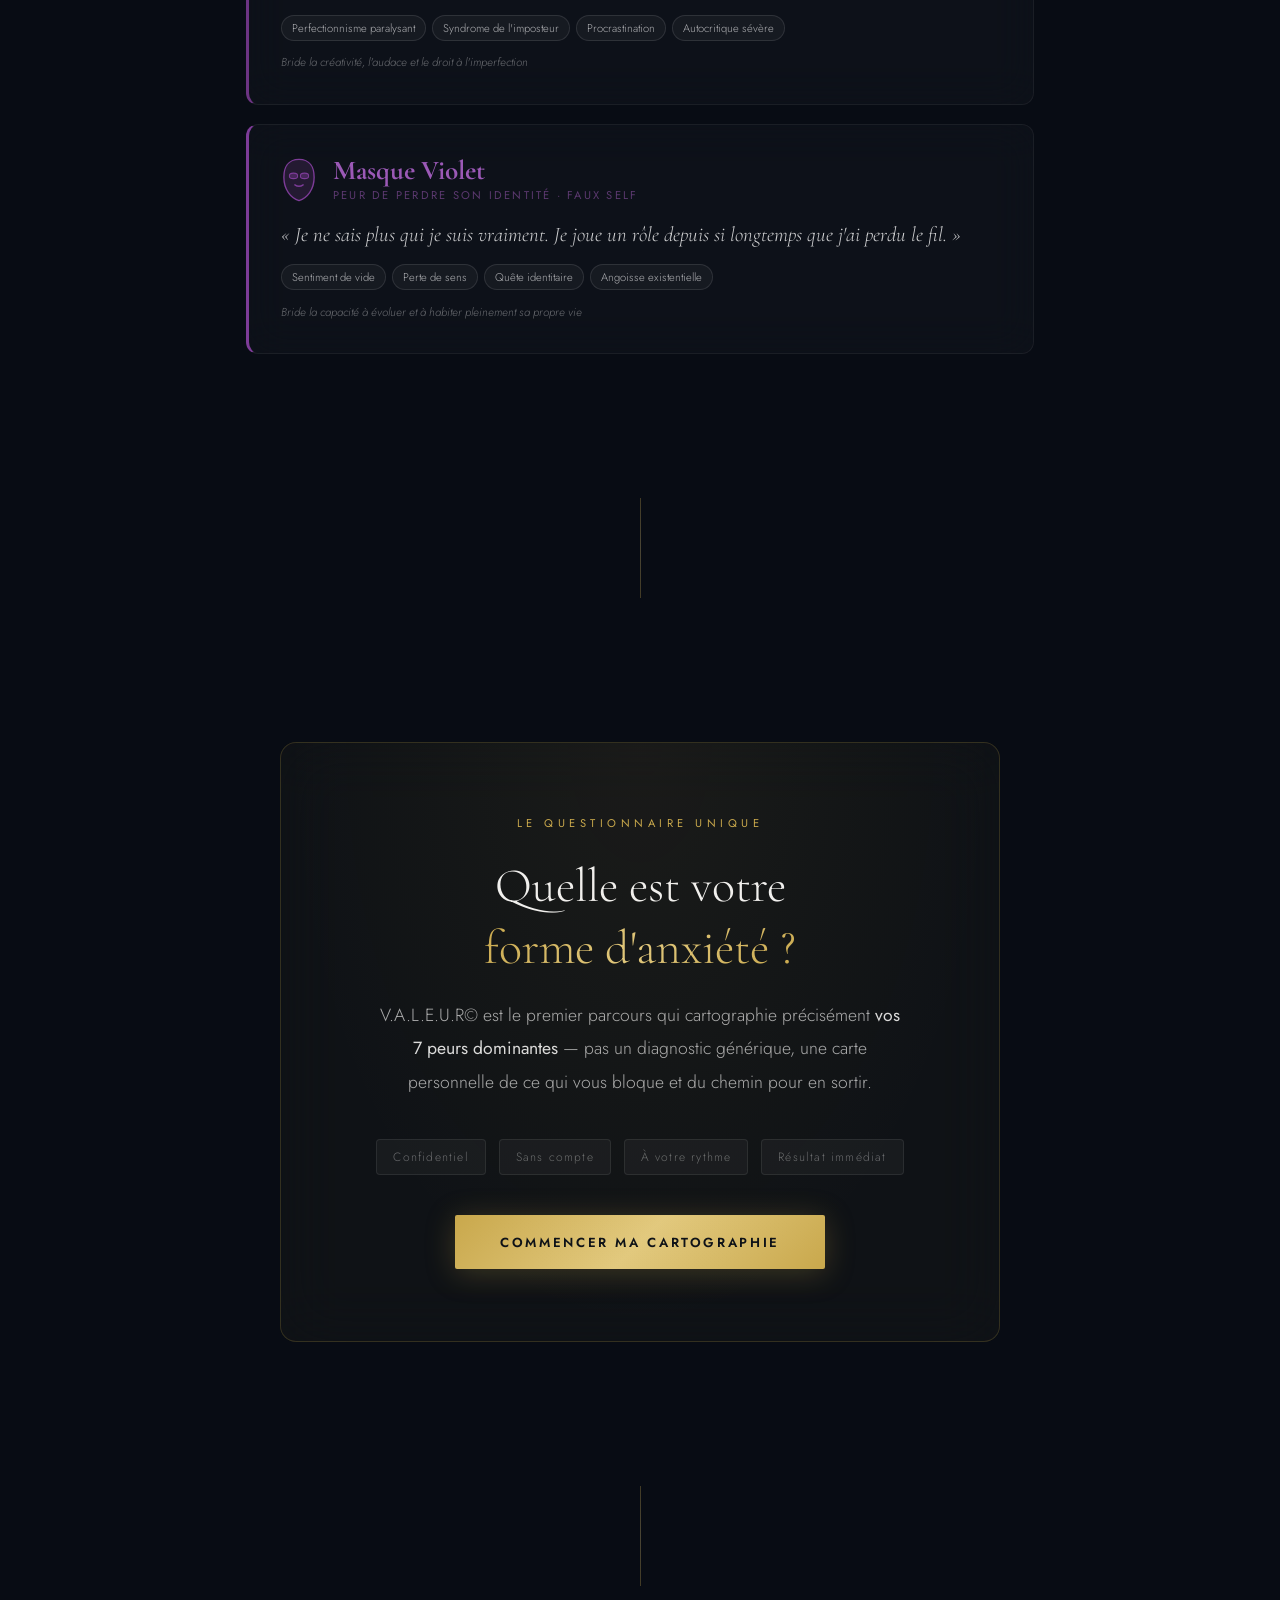
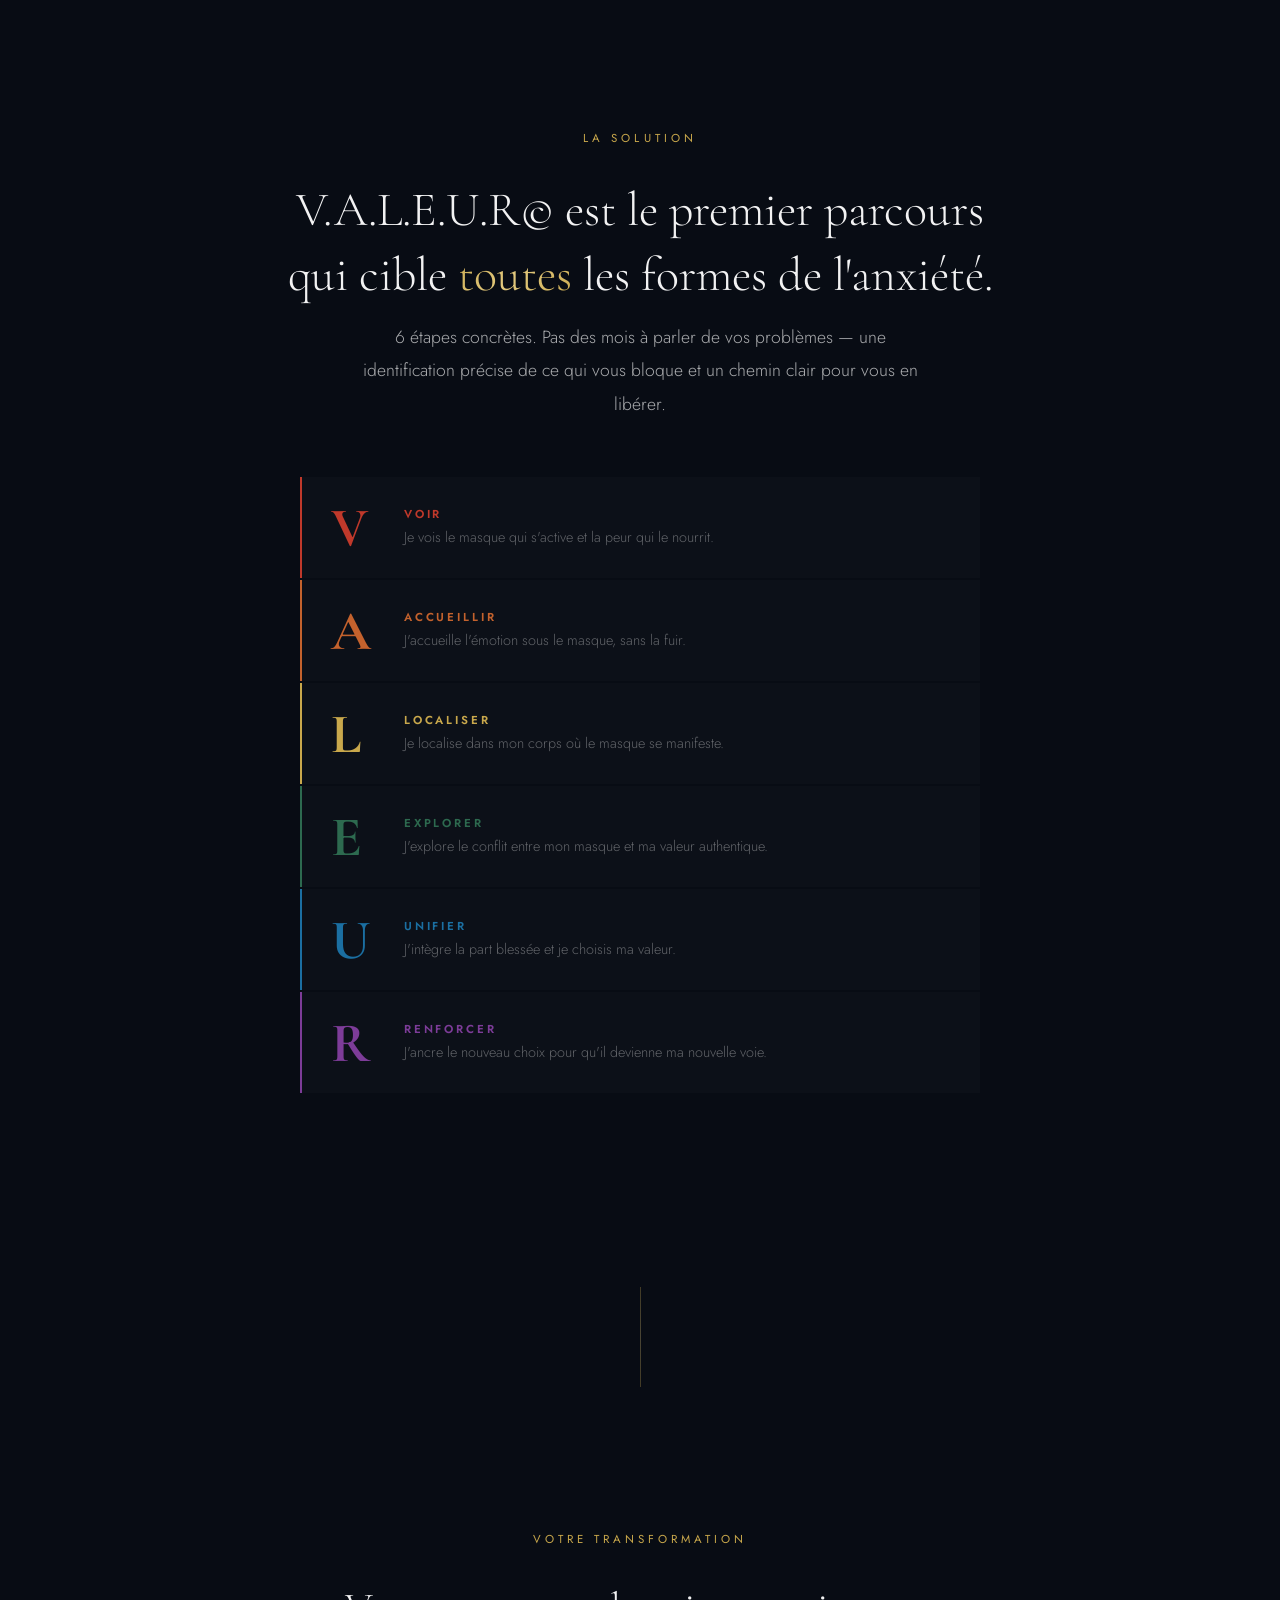
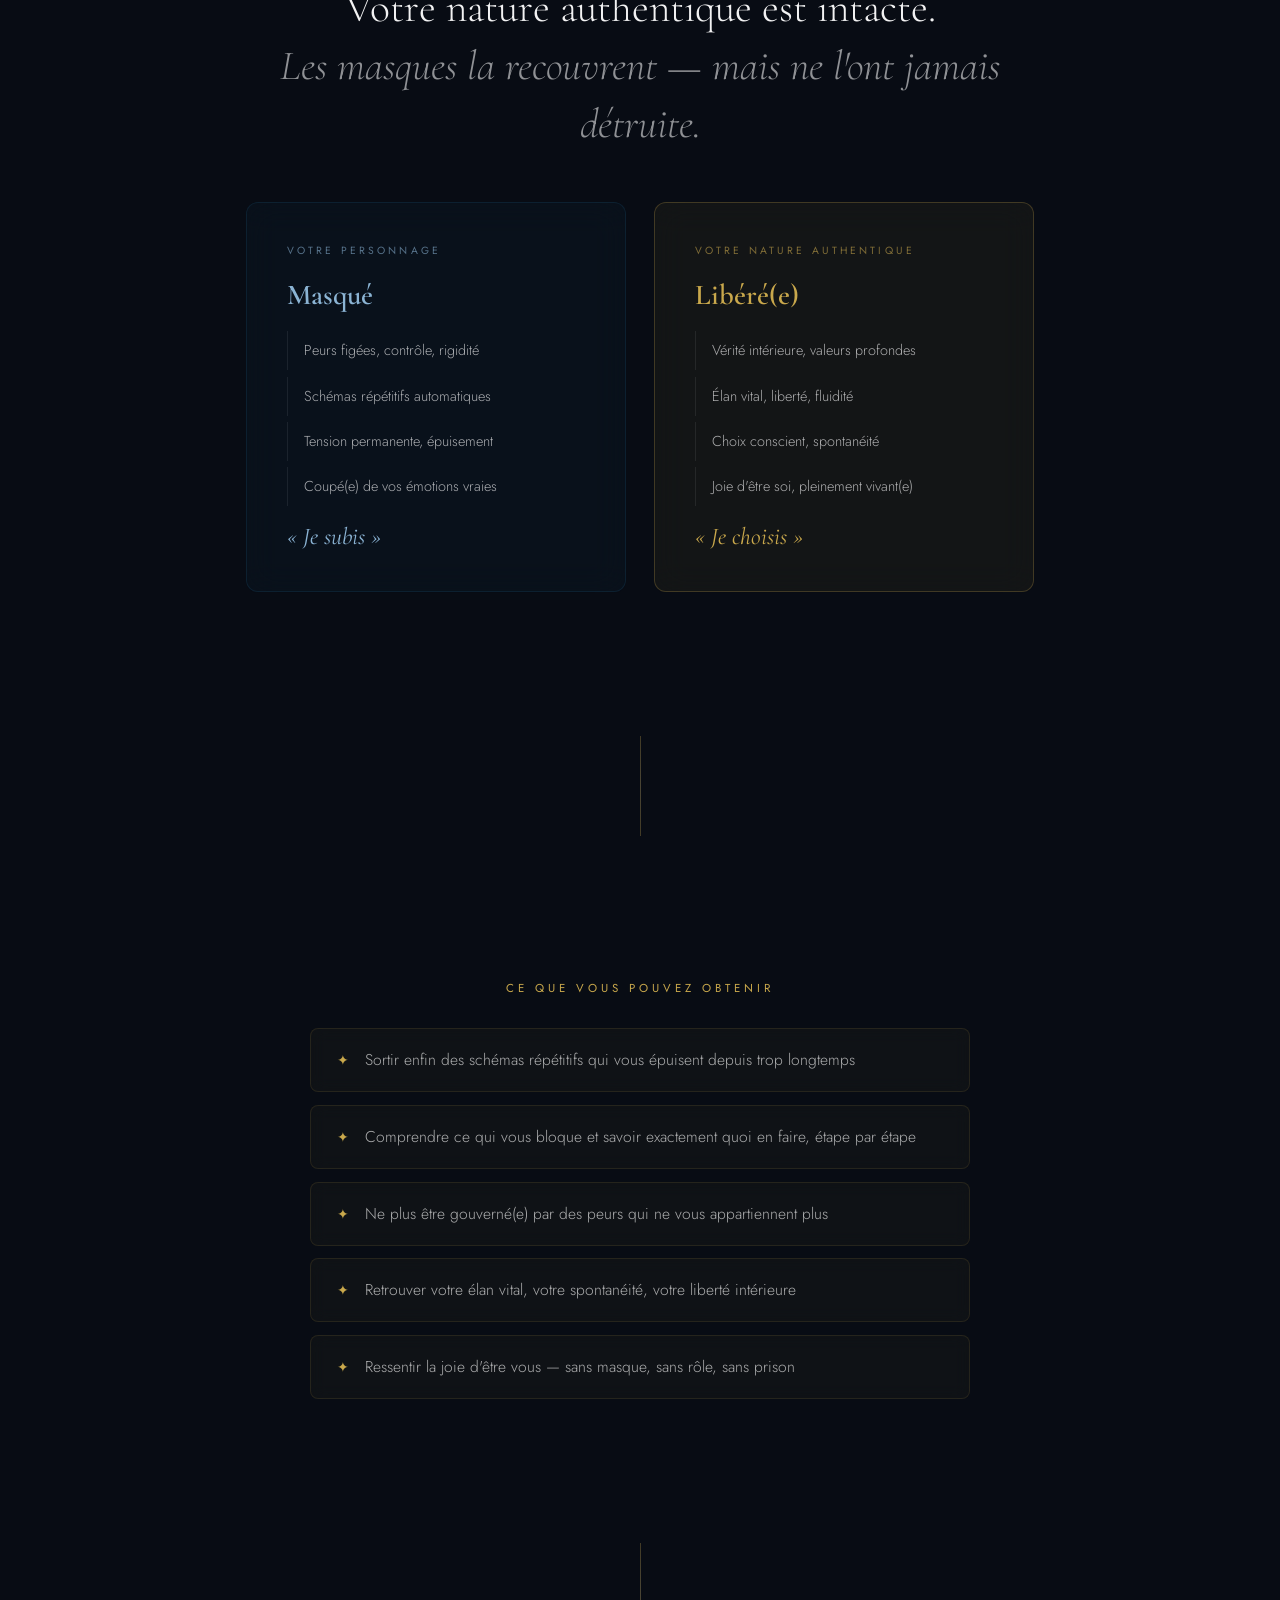
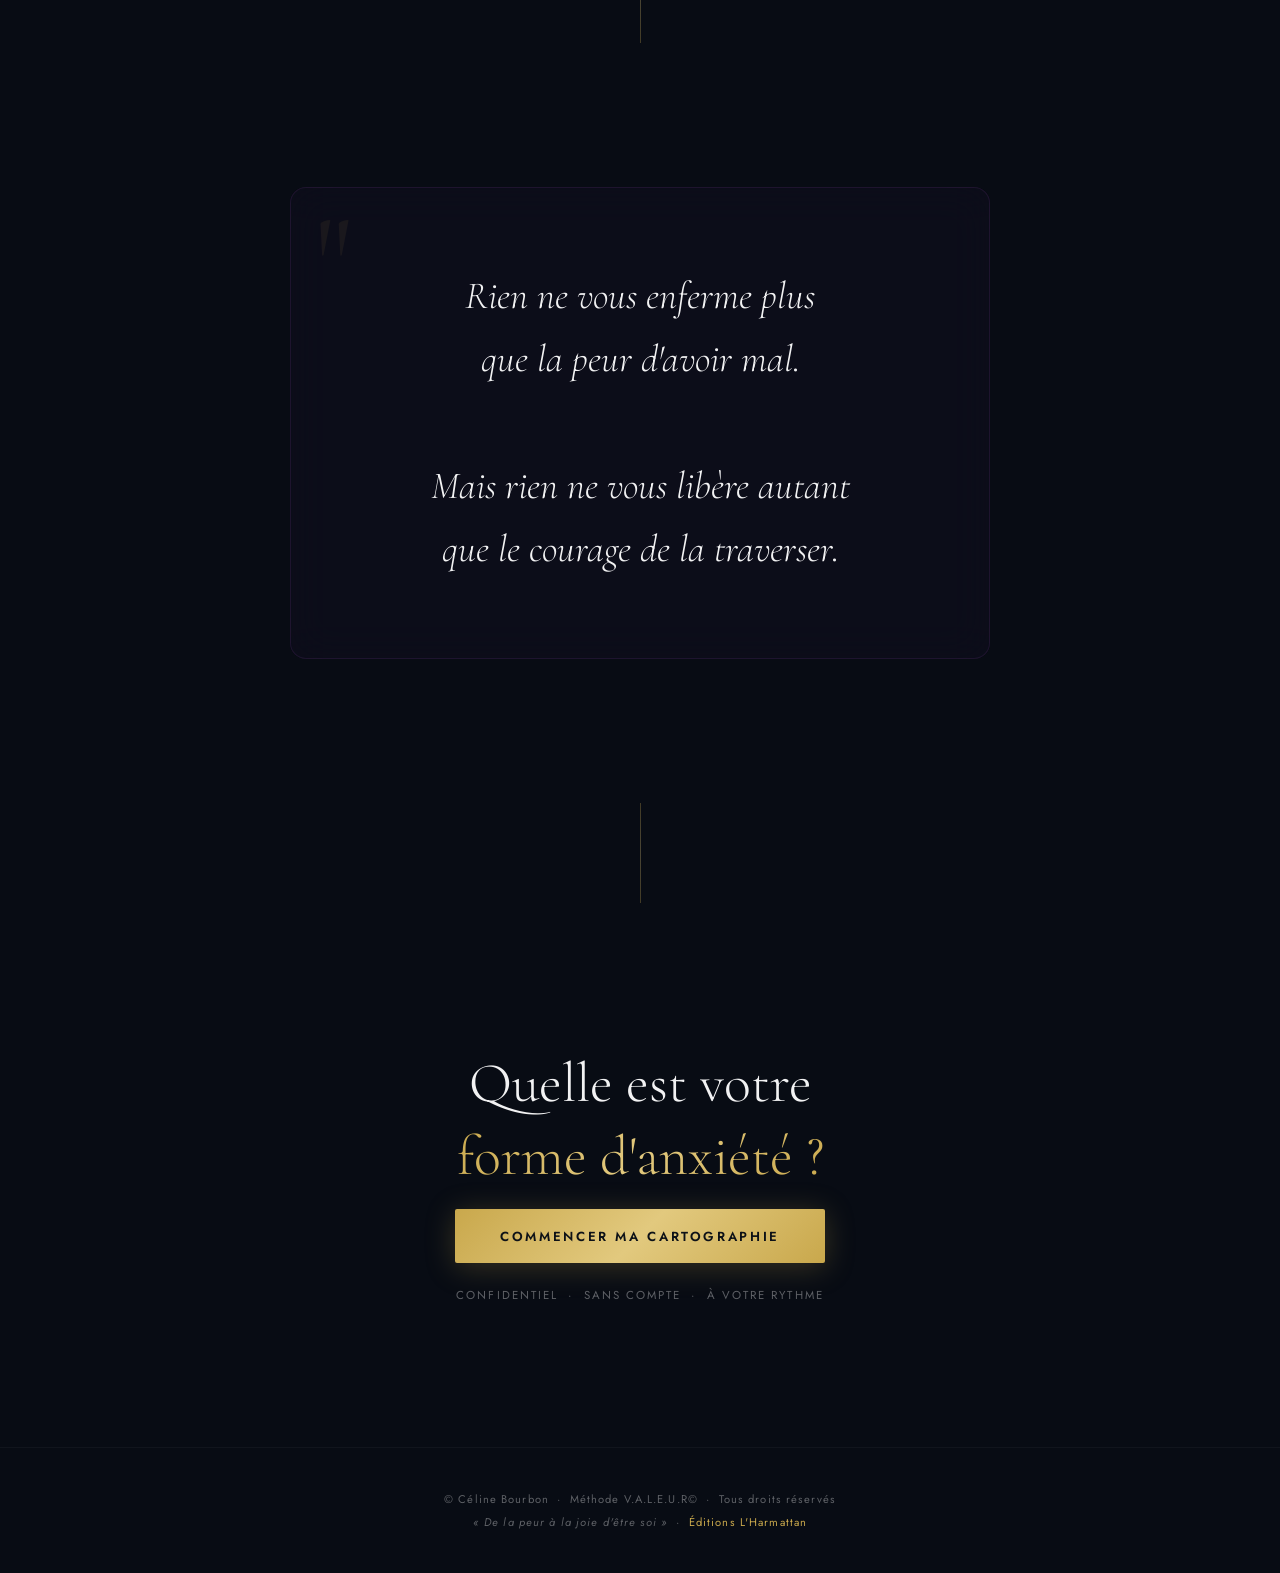
==== commit 64dca427: "Landing page exceptionnelle — V.A.L.E.U.R© complet avec 7 masques, glassmorphism, questionnaire" ====
--- a/index.html
+++ b/index.html
@@ -3,323 +3,1070 @@
 <head>
   <meta charset="UTF-8">
   <meta name="viewport" content="width=device-width, initial-scale=1, viewport-fit=cover">
-  <title>V.A.L.E.U.R©</title>
-  <meta name="description" content="V.A.L.E.U.R© — Le parcours pour comprendre d'où vient votre anxiété — et la transformer.">
+  <title>V.A.L.E.U.R© — De la peur à la joie d'être soi</title>
+  <meta name="description" content="V.A.L.E.U.R© — Le premier parcours qui cartographie vos 7 peurs et vous libère de vos masques.">
   <link rel="preconnect" href="https://fonts.googleapis.com">
   <link rel="preconnect" href="https://fonts.gstatic.com" crossorigin>
-  <link href="https://fonts.googleapis.com/css2?family=Cormorant+Garamond:ital,wght@0,300;0,400;0,600;1,300;1,400&family=Jost:wght@200;300;400;500;600&display=swap" rel="stylesheet">
-  <link rel="stylesheet" href="design-system.css">
+  <link href="https://fonts.googleapis.com/css2?family=Cormorant+Garamond:ital,wght@0,300;0,400;0,600;0,700;1,300;1,400&family=Jost:wght@200;300;400;500;600&display=swap" rel="stylesheet">
   <style>
-
-    /* ── BASE ── */
+    /* ─── RESET ─── */
+    *, *::before, *::after { margin: 0; padding: 0; box-sizing: border-box; }
+    html { scroll-behavior: smooth; }
+    body {
+      background: #080c14;
+      color: #fff;
+      font-family: 'Jost', sans-serif;
+      overflow-x: hidden;
+    }
+
+    /* ─── VARIABLES ─── */
+    :root {
+      --gold: #C9A84C;
+      --gold-light: #e2c97e;
+      --gold-gradient: linear-gradient(135deg, #C9A84C 0%, #e2c97e 50%, #C9A84C 100%);
+      --navy: #080c14;
+      --navy2: #0d1320;
+      --text-primary: rgba(255,255,255,0.95);
+      --text-secondary: rgba(255,255,255,0.65);
+      --text-muted: rgba(255,255,255,0.35);
+    }
+
+    /* ─── PROGRESS BAR ─── */
+    #progress-bar {
+      position: fixed; top: 0; left: 0; height: 2px;
+      background: var(--gold-gradient);
+      transform-origin: left; transform: scaleX(0);
+      z-index: 1000; transition: transform 0.1s;
+    }
+
+    /* ─── ORBES ─── */
+    .orbe {
+      position: fixed; border-radius: 50%;
+      pointer-events: none; z-index: 0;
+      filter: blur(120px); opacity: 0.12;
+    }
+    .orbe-1 { width: 700px; height: 700px; background: radial-gradient(circle, #6c3483, transparent); top: -200px; right: -200px; }
+    .orbe-2 { width: 600px; height: 600px; background: radial-gradient(circle, #1b3a6b, transparent); bottom: 10%; left: -150px; }
+
+    /* ─── PARTICLES ─── */
+    .particle {
+      position: fixed; border-radius: 50%;
+      background: var(--gold); pointer-events: none; z-index: 0;
+      animation: floatUp linear infinite;
+    }
+    @keyframes floatUp {
+      0% { transform: translateY(100vh); opacity: 0; }
+      10% { opacity: 0.3; }
+      90% { opacity: 0.1; }
+      100% { transform: translateY(-60px); opacity: 0; }
+    }
+
+    /* ─── LAYOUT ─── */
     .page { position: relative; z-index: 1; }
 
     section {
-      max-width: 820px;
+      max-width: 900px;
       margin: 0 auto;
-      padding: clamp(4rem, 10vw, 7rem) clamp(1.5rem, 5vw, 3rem);
-    }
-
-    /* ── HERO ── */
+      padding: clamp(5rem, 12vw, 9rem) clamp(1.5rem, 5vw, 3.5rem);
+    }
+
+    /* ─── ANIMATIONS ─── */
+    @keyframes fadeInUp { from { opacity:0; transform:translateY(30px); } to { opacity:1; transform:translateY(0); } }
+    @keyframes fadeIn   { from { opacity:0; } to { opacity:1; } }
+    @keyframes scaleIn  { from { opacity:0; transform:scale(0.9); } to { opacity:1; transform:scale(1); } }
+    @keyframes shimmer  { 0%,100% { opacity:0.6; } 50% { opacity:1; } }
+
+    .reveal { opacity: 0; transform: translateY(40px); transition: opacity 0.9s ease, transform 0.9s ease; }
+    .reveal.visible { opacity: 1; transform: translateY(0); }
+
+    /* ─── DIVIDER ─── */
+    .divider {
+      width: 1px; height: clamp(50px, 10vw, 100px);
+      background: var(--gold-gradient);
+      margin: 0 auto; opacity: 0.3;
+    }
+    .divider-h {
+      width: 60px; height: 1px;
+      background: var(--gold-gradient);
+      margin: 2rem auto; opacity: 0.5;
+    }
+
+    /* ═══════════════════════════════
+       HERO
+    ═══════════════════════════════ */
     .hero {
       min-height: 100vh;
-      display: flex;
-      flex-direction: column;
-      justify-content: center;
+      display: flex; flex-direction: column;
+      justify-content: center; align-items: center;
       text-align: center;
+      padding: 3rem clamp(1.5rem, 5vw, 3.5rem);
+      position: relative;
+    }
+
+    .hero-label {
+      font-size: 0.75rem; letter-spacing: 0.35em;
+      text-transform: uppercase; color: var(--gold);
+      margin-bottom: 2.5rem;
+      animation: fadeIn 1s both;
     }
 
     .hero-name {
-      font-family: var(--font-display);
-      font-size: clamp(5.5rem, 18vw, 10rem);
-      font-weight: 300;
-      letter-spacing: 0.1em;
+      font-family: 'Cormorant Garamond', serif;
+      font-size: clamp(4.5rem, 14vw, 11rem);
+      font-weight: 300; letter-spacing: 0.15em;
       background: var(--gold-gradient);
-      -webkit-background-clip: text;
-      -webkit-text-fill-color: transparent;
+      -webkit-background-clip: text; -webkit-text-fill-color: transparent;
       background-clip: text;
-      line-height: 1;
+      line-height: 0.95;
+      margin-bottom: 2.5rem;
+      animation: scaleIn 1.2s cubic-bezier(.22,1,.36,1) 0.1s both;
+      white-space: nowrap;
+    }
+
+    .hero-line {
+      font-family: 'Cormorant Garamond', serif;
+      font-size: clamp(1.4rem, 4.5vw, 2.8rem);
+      font-weight: 300; font-style: italic;
+      color: var(--text-primary); line-height: 1.45;
+      margin-bottom: 3.5rem;
+      animation: fadeInUp 1s 0.3s both;
+    }
+
+    .hero-cta-wrap {
+      display: flex; flex-direction: column;
+      align-items: center; gap: 1rem;
+      animation: fadeInUp 1s 0.5s both;
+      margin-bottom: 1.5rem;
+    }
+
+    .hero-sub {
+      font-size: 0.75rem; letter-spacing: 0.2em;
+      text-transform: uppercase; color: var(--text-muted);
+      animation: fadeIn 1s 0.8s both;
+    }
+    .hero-sub a { color: var(--gold); text-decoration: none; }
+
+    /* ═══════════════════════════════
+       BOUTONS
+    ═══════════════════════════════ */
+    .btn-primary {
+      display: inline-block;
+      background: var(--gold-gradient);
+      color: #0d1117; font-family: 'Jost', sans-serif;
+      font-size: 0.82rem; font-weight: 600;
+      letter-spacing: 0.2em; text-transform: uppercase;
+      text-decoration: none;
+      padding: 1.1rem 2.8rem; border-radius: 2px;
+      transition: transform 0.3s, box-shadow 0.3s;
+      box-shadow: 0 4px 30px rgba(201,168,76,0.25);
+    }
+    .btn-primary:hover { transform: translateY(-2px); box-shadow: 0 8px 40px rgba(201,168,76,0.4); }
+
+    .btn-secondary {
+      display: inline-block;
+      border: 1px solid rgba(201,168,76,0.4);
+      color: var(--gold); font-family: 'Jost', sans-serif;
+      font-size: 0.78rem; font-weight: 400;
+      letter-spacing: 0.2em; text-transform: uppercase;
+      text-decoration: none;
+      padding: 0.85rem 2.2rem; border-radius: 2px;
+      transition: all 0.3s;
+    }
+    .btn-secondary:hover { background: rgba(201,168,76,0.08); border-color: var(--gold); }
+
+    /* ═══════════════════════════════
+       SECTION MIROIR
+    ═══════════════════════════════ */
+    .miroir { text-align: center; }
+
+    .section-tag {
+      font-size: 0.72rem; letter-spacing: 0.35em;
+      text-transform: uppercase; color: var(--gold);
       margin-bottom: 2rem;
-      animation: fadeInUp 1s both;
-    }
-
-    .hero-line {
-      font-family: var(--font-display);
-      font-size: clamp(1.5rem, 5vw, 2.6rem);
-      font-weight: 300;
-      font-style: italic;
-      color: var(--text-primary);
-      line-height: 1.35;
-      margin-bottom: 3rem;
-      animation: fadeInUp 1s 0.15s both;
-    }
-
-    .hero-cta-wrap {
-      display: flex;
-      justify-content: center;
-      animation: fadeInUp 1s 0.3s both;
-      margin-bottom: 1.2rem;
-    }
-
-    .hero-sub {
-      font-size: 0.82rem;
-      letter-spacing: 0.14em;
-      text-transform: uppercase;
-      color: var(--text-muted);
-      animation: fadeInUp 1s 0.45s both;
-    }
-
-    .hero-sub a { color: var(--gold); text-decoration: none; }
-
-    /* ── DIVIDER ── */
-    .divider {
-      width: 1px;
-      height: clamp(40px, 8vw, 80px);
-      background: var(--gold-gradient);
-      margin: 0 auto;
-      opacity: 0.4;
-    }
-
-    /* ── SECTION MIROIR ── */
-    .miroir {
-      text-align: center;
     }
 
     .miroir-question {
-      font-family: var(--font-display);
-      font-size: clamp(1.6rem, 5vw, 2.8rem);
-      font-weight: 300;
-      color: var(--text-primary);
-      line-height: 1.45;
-      margin-bottom: 1.2rem;
-    }
-
+      font-family: 'Cormorant Garamond', serif;
+      font-size: clamp(1.8rem, 5.5vw, 3.2rem);
+      font-weight: 300; color: var(--text-primary);
+      line-height: 1.4; margin-bottom: 1.5rem;
+    }
     .miroir-question em {
       font-style: italic;
       background: var(--gold-gradient);
-      -webkit-background-clip: text;
-      -webkit-text-fill-color: transparent;
+      -webkit-background-clip: text; -webkit-text-fill-color: transparent;
       background-clip: text;
     }
 
     .miroir-body {
-      font-size: clamp(1rem, 3vw, 1.18rem);
-      color: var(--text-secondary);
-      line-height: 1.9;
-      font-weight: 300;
-      max-width: 600px;
-      margin: 0 auto;
-    }
-
-    /* ── SECTION RECOGNITION (liste miroir) ── */
-    .recognais {
-      text-align: center;
-    }
-
-    .recognais-tag {
-      font-size: 0.78rem;
-      letter-spacing: 0.2em;
-      text-transform: uppercase;
-      color: var(--gold);
-      margin-bottom: 2rem;
-    }
+      font-size: clamp(1rem, 2.8vw, 1.2rem);
+      color: var(--text-secondary); line-height: 1.95;
+      font-weight: 300; max-width: 620px; margin: 0 auto;
+    }
+
+    /* ═══════════════════════════════
+       SECTION RECONNAISSANCE
+    ═══════════════════════════════ */
+    .recognais { text-align: center; }
 
     .recognais-list {
-      list-style: none;
-      padding: 0;
-      display: flex;
-      flex-direction: column;
-      gap: 0.9rem;
-      max-width: 620px;
-      margin: 0 auto 3rem auto;
-    }
-
+      list-style: none; padding: 0;
+      display: flex; flex-direction: column;
+      gap: 0; max-width: 650px; margin: 0 auto 3rem auto;
+    }
     .recognais-list li {
-      font-family: var(--font-display);
-      font-size: clamp(1.15rem, 3.5vw, 1.6rem);
-      font-style: italic;
-      font-weight: 300;
+      font-family: 'Cormorant Garamond', serif;
+      font-size: clamp(1.2rem, 3.5vw, 1.7rem);
+      font-style: italic; font-weight: 300;
       color: var(--text-secondary);
       border-bottom: 1px solid rgba(255,255,255,0.05);
-      padding-bottom: 0.9rem;
-      transition: color 0.3s;
-    }
-
+      padding: 1.1rem 0; transition: color 0.3s;
+      cursor: default;
+    }
     .recognais-list li:last-child { border-bottom: none; }
     .recognais-list li:hover { color: var(--text-primary); }
 
-    /* ── SECTION REPONSE ── */
-    .reponse {
+    .recognais-note {
+      font-size: clamp(0.95rem, 2.5vw, 1.1rem);
+      color: var(--text-secondary); line-height: 1.85;
+      font-weight: 300; max-width: 620px; margin: 0 auto;
+    }
+
+    /* ═══════════════════════════════
+       SECTION 7 MASQUES — GLASSMORPHISM
+    ═══════════════════════════════ */
+    .masques-section { text-align: center; }
+
+    .masques-intro {
+      font-family: 'Cormorant Garamond', serif;
+      font-size: clamp(1.6rem, 4.5vw, 2.8rem);
+      font-weight: 300; color: var(--text-primary);
+      line-height: 1.4; margin-bottom: 0.8rem;
+    }
+    .masques-intro em {
+      font-style: italic; color: var(--gold);
+    }
+
+    .masques-sub {
+      font-size: clamp(0.9rem, 2.5vw, 1.05rem);
+      color: var(--text-secondary); font-weight: 300;
+      max-width: 580px; margin: 0 auto 3.5rem auto;
+      line-height: 1.8;
+    }
+
+    .masks-grid {
+      display: grid;
+      grid-template-columns: repeat(7, 1fr);
+      gap: clamp(8px, 1.5vw, 14px);
+      width: 100%; margin-bottom: 4rem;
+    }
+    @media (max-width: 680px) {
+      .masks-grid { grid-template-columns: repeat(4, 1fr); }
+    }
+    @media (max-width: 380px) {
+      .masks-grid { grid-template-columns: repeat(3, 1fr); }
+    }
+
+    .mask-card {
+      padding: clamp(12px, 2vw, 18px) clamp(6px, 1.2vw, 10px);
+      border-radius: 10px;
+      background: rgba(255,255,255,0.03);
+      backdrop-filter: blur(12px);
+      -webkit-backdrop-filter: blur(12px);
+      border: 1px solid rgba(255,255,255,0.06);
+      display: flex; flex-direction: column;
+      align-items: center; gap: 8px;
+      transition: all 0.4s; cursor: default;
+    }
+    .mask-card:hover {
+      background: rgba(255,255,255,0.07);
+      transform: translateY(-4px);
+    }
+
+    .mask-icon {
+      width: clamp(28px, 4vw, 42px);
+      height: clamp(34px, 5vw, 52px);
+    }
+    .mask-icon svg { width: 100%; height: 100%; }
+
+    .mask-name {
+      font-family: 'Cormorant Garamond', serif;
+      font-size: clamp(0.75rem, 1.6vw, 1rem);
+      font-weight: 700; letter-spacing: 0.1em;
+      text-transform: uppercase; text-align: center;
+    }
+
+    .mask-fear {
+      font-family: 'Jost', sans-serif;
+      font-size: clamp(0.52rem, 1vw, 0.65rem);
+      font-weight: 300; color: rgba(255,255,255,0.38);
+      text-align: center; line-height: 1.4;
+    }
+
+    /* ─── DÉTAILS MASQUES (expand) ─── */
+    .mask-details-wrap {
+      display: grid; gap: 1.2rem;
+      max-width: 800px; margin: 0 auto;
+    }
+
+    .mask-detail {
+      background: rgba(255,255,255,0.025);
+      backdrop-filter: blur(20px);
+      -webkit-backdrop-filter: blur(20px);
+      border-radius: 12px;
+      border: 1px solid rgba(255,255,255,0.06);
+      padding: clamp(1.2rem, 3vw, 2rem);
+      text-align: left;
+      transition: all 0.4s;
+    }
+    .mask-detail:hover {
+      background: rgba(255,255,255,0.045);
+      border-color: rgba(255,255,255,0.1);
+    }
+
+    .mask-detail-header {
+      display: flex; align-items: center;
+      gap: 1rem; margin-bottom: 0.9rem;
+    }
+
+    .mask-detail-icon {
+      width: 36px; height: 44px; flex-shrink: 0;
+    }
+    .mask-detail-icon svg { width: 100%; height: 100%; }
+
+    .mask-detail-title {
+      font-family: 'Cormorant Garamond', serif;
+      font-size: clamp(1.2rem, 3vw, 1.7rem);
+      font-weight: 700; line-height: 1;
+    }
+
+    .mask-detail-fear {
+      font-family: 'Jost', sans-serif;
+      font-size: 0.7rem; font-weight: 400;
+      letter-spacing: 0.2em; text-transform: uppercase;
+      opacity: 0.55; margin-top: 3px;
+    }
+
+    .mask-detail-phrase {
+      font-family: 'Cormorant Garamond', serif;
+      font-size: clamp(1rem, 2.5vw, 1.3rem);
+      font-style: italic; font-weight: 300;
+      line-height: 1.6; margin-bottom: 0.8rem;
+      color: rgba(255,255,255,0.8);
+    }
+
+    .mask-detail-tags {
+      display: flex; flex-wrap: wrap;
+      gap: 6px; margin-bottom: 0.8rem;
+    }
+    .tag {
+      font-family: 'Jost', sans-serif;
+      font-size: clamp(0.58rem, 1.2vw, 0.7rem);
+      font-weight: 300; padding: 4px 10px;
+      border-radius: 20px;
+      background: rgba(255,255,255,0.04);
+      border: 1px solid rgba(255,255,255,0.1);
+      color: rgba(255,255,255,0.65);
+    }
+
+    .mask-detail-bride {
+      font-family: 'Jost', sans-serif;
+      font-size: 0.72rem; font-weight: 300;
+      font-style: italic; line-height: 1.6;
+      color: rgba(255,255,255,0.38);
+      margin-top: 0.6rem;
+    }
+
+    /* ═══════════════════════════════
+       SECTION QUESTIONNAIRE — CLOU
+    ═══════════════════════════════ */
+    .questionnaire-section {
       text-align: center;
-    }
-
-    .reponse-title {
-      font-family: var(--font-display);
-      font-size: clamp(2rem, 6vw, 3.4rem);
-      font-weight: 300;
-      color: var(--text-primary);
-      line-height: 1.25;
+      position: relative;
+    }
+
+    .questionnaire-glass {
+      background: rgba(201,168,76,0.04);
+      backdrop-filter: blur(30px);
+      -webkit-backdrop-filter: blur(30px);
+      border: 1px solid rgba(201,168,76,0.2);
+      border-radius: 16px;
+      padding: clamp(2.5rem, 6vw, 4.5rem);
+      max-width: 720px;
+      margin: 0 auto;
+      position: relative;
+      overflow: hidden;
+    }
+
+    .questionnaire-glass::before {
+      content: '';
+      position: absolute; inset: 0;
+      background: radial-gradient(ellipse at 50% 0%, rgba(201,168,76,0.06) 0%, transparent 70%);
+      pointer-events: none;
+    }
+
+    .q-eyebrow {
+      font-size: 0.7rem; letter-spacing: 0.4em;
+      text-transform: uppercase; color: var(--gold);
       margin-bottom: 1.5rem;
     }
 
-    .reponse-title span {
+    .q-title {
+      font-family: 'Cormorant Garamond', serif;
+      font-size: clamp(1.8rem, 5vw, 3rem);
+      font-weight: 300; line-height: 1.3;
+      color: var(--text-primary); margin-bottom: 1.2rem;
+    }
+
+    .q-title span {
       background: var(--gold-gradient);
-      -webkit-background-clip: text;
-      -webkit-text-fill-color: transparent;
+      -webkit-background-clip: text; -webkit-text-fill-color: transparent;
       background-clip: text;
     }
 
-    .reponse-body {
-      font-size: clamp(1rem, 3vw, 1.15rem);
-      color: var(--text-secondary);
-      line-height: 1.9;
-      font-weight: 300;
-      max-width: 600px;
-      margin: 0 auto 2.5rem auto;
-    }
-
-    /* ── SECTION CTA FINAL ── */
-    .cta-section {
-      text-align: center;
-    }
+    .q-body {
+      font-size: clamp(0.95rem, 2.5vw, 1.1rem);
+      color: var(--text-secondary); line-height: 1.9;
+      font-weight: 300; margin-bottom: 2.5rem;
+      max-width: 520px; margin-left: auto; margin-right: auto;
+    }
+
+    .q-features {
+      display: flex; flex-wrap: wrap;
+      justify-content: center; gap: 0.8rem;
+      margin-bottom: 2.5rem;
+    }
+
+    .q-feature {
+      background: rgba(255,255,255,0.04);
+      border: 1px solid rgba(255,255,255,0.08);
+      border-radius: 4px;
+      padding: 0.5rem 1rem;
+      font-size: 0.75rem; letter-spacing: 0.1em;
+      color: var(--text-muted); font-weight: 300;
+    }
+
+    /* ═══════════════════════════════
+       SECTION MÉTHODE VALEUR
+    ═══════════════════════════════ */
+    .methode-section { text-align: center; }
+
+    .steps-list {
+      display: flex; flex-direction: column;
+      gap: 0; max-width: 680px; margin: 0 auto 3rem;
+    }
+
+    .step-item {
+      display: flex; align-items: center;
+      gap: clamp(16px, 3vw, 28px);
+      padding: clamp(1rem, 2.5vh, 1.5rem) clamp(1rem, 2.5vw, 1.8rem);
+      border-left: 2px solid currentColor;
+      background: rgba(255,255,255,0.02);
+      margin-bottom: 2px;
+      text-align: left;
+      transition: background 0.3s;
+    }
+    .step-item:hover { background: rgba(255,255,255,0.04); }
+
+    .step-letter {
+      font-family: 'Cormorant Garamond', serif;
+      font-size: clamp(2rem, 5vw, 3.5rem);
+      font-weight: 700; line-height: 1;
+      min-width: clamp(28px, 4vw, 45px);
+    }
+
+    .step-content {}
+    .step-title {
+      font-family: 'Jost', sans-serif;
+      font-size: 0.72rem; font-weight: 600;
+      letter-spacing: 0.25em; text-transform: uppercase;
+      margin-bottom: 4px;
+    }
+    .step-desc {
+      font-family: 'Jost', sans-serif;
+      font-size: clamp(0.8rem, 1.8vw, 0.9rem);
+      font-weight: 300; color: var(--text-muted);
+      line-height: 1.6;
+    }
+
+    /* ═══════════════════════════════
+       SECTION AVANT / APRÈS
+    ═══════════════════════════════ */
+    .transformation-section { text-align: center; }
+
+    .split-grid {
+      display: grid; grid-template-columns: 1fr 1fr;
+      gap: clamp(12px, 2.5vw, 28px);
+      max-width: 820px; margin: 0 auto;
+    }
+    @media (max-width: 520px) { .split-grid { grid-template-columns: 1fr; } }
+
+    .split-card {
+      padding: clamp(1.5rem, 3.5vw, 2.5rem);
+      border-radius: 12px; text-align: left;
+      backdrop-filter: blur(16px);
+      -webkit-backdrop-filter: blur(16px);
+    }
+    .split-card.cold {
+      background: rgba(27,79,114,0.08);
+      border: 1px solid rgba(27,79,114,0.25);
+    }
+    .split-card.warm {
+      background: rgba(201,168,76,0.06);
+      border: 1px solid rgba(201,168,76,0.25);
+    }
+
+    .card-label {
+      font-size: 0.65rem; letter-spacing: 0.3em;
+      text-transform: uppercase; margin-bottom: 1.2rem;
+      opacity: 0.6;
+    }
+    .card-title {
+      font-family: 'Cormorant Garamond', serif;
+      font-size: clamp(1.2rem, 3vw, 1.8rem);
+      font-weight: 600; margin-bottom: 1.2rem;
+    }
+    .card-item {
+      font-size: clamp(0.78rem, 1.8vw, 0.9rem);
+      font-weight: 300; color: var(--text-secondary);
+      padding: 0.5rem 0 0.5rem 1rem;
+      border-left: 1px solid rgba(255,255,255,0.08);
+      margin-bottom: 0.4rem; line-height: 1.6;
+    }
+    .card-quote {
+      font-family: 'Cormorant Garamond', serif;
+      font-size: clamp(1.1rem, 2.5vw, 1.5rem);
+      font-style: italic; margin-top: 1rem;
+    }
+
+    /* ═══════════════════════════════
+       RÉSULTATS
+    ═══════════════════════════════ */
+    .results-section { text-align: center; }
+
+    .results-list {
+      display: flex; flex-direction: column;
+      gap: 0.8rem; max-width: 660px; margin: 0 auto;
+    }
+    .result-item {
+      display: flex; align-items: flex-start; gap: 1rem;
+      padding: clamp(0.9rem, 2vh, 1.3rem) clamp(1rem, 2.5vw, 1.6rem);
+      border-radius: 8px;
+      background: rgba(201,168,76,0.04);
+      border: 1px solid rgba(201,168,76,0.12);
+      text-align: left;
+      backdrop-filter: blur(8px);
+      transition: border-color 0.3s;
+    }
+    .result-item:hover { border-color: rgba(201,168,76,0.3); }
+    .result-icon { color: var(--gold); font-size: 0.9rem; padding-top: 3px; flex-shrink: 0; }
+    .result-text {
+      font-size: clamp(0.85rem, 2vw, 0.98rem);
+      font-weight: 300; color: var(--text-secondary);
+      line-height: 1.65;
+    }
+
+    /* ═══════════════════════════════
+       CITATION
+    ═══════════════════════════════ */
+    .citation-section { text-align: center; }
+
+    .citation-glass {
+      background: rgba(108,52,131,0.05);
+      backdrop-filter: blur(20px);
+      -webkit-backdrop-filter: blur(20px);
+      border: 1px solid rgba(108,52,131,0.2);
+      border-radius: 16px;
+      padding: clamp(3rem, 6vw, 5rem) clamp(2rem, 5vw, 4rem);
+      max-width: 700px; margin: 0 auto;
+      position: relative;
+    }
+    .citation-glass::before {
+      content: '"';
+      position: absolute; top: 10px; left: 24px;
+      font-family: 'Cormorant Garamond', serif;
+      font-size: 8rem; color: var(--gold); opacity: 0.07;
+      line-height: 1; pointer-events: none;
+    }
+
+    .citation-text {
+      font-family: 'Cormorant Garamond', serif;
+      font-size: clamp(1.4rem, 4vw, 2.4rem);
+      font-weight: 300; font-style: italic;
+      line-height: 1.65; color: var(--text-primary);
+    }
+
+    /* ═══════════════════════════════
+       CTA FINAL
+    ═══════════════════════════════ */
+    .cta-final { text-align: center; }
 
     .cta-title {
-      font-family: var(--font-display);
-      font-size: clamp(1.8rem, 5vw, 3rem);
-      font-weight: 300;
-      color: var(--text-primary);
-      margin-bottom: 1rem;
+      font-family: 'Cormorant Garamond', serif;
+      font-size: clamp(2rem, 6vw, 3.5rem);
+      font-weight: 300; line-height: 1.3;
+      color: var(--text-primary); margin-bottom: 1rem;
+    }
+    .cta-title span {
+      background: var(--gold-gradient);
+      -webkit-background-clip: text; -webkit-text-fill-color: transparent;
+      background-clip: text;
     }
 
     .cta-note {
-      font-size: 0.8rem;
-      letter-spacing: 0.12em;
-      text-transform: uppercase;
-      color: var(--text-muted);
-      margin-top: 1.2rem;
-    }
-
-    /* ── FOOTER ── */
+      font-size: 0.72rem; letter-spacing: 0.18em;
+      text-transform: uppercase; color: var(--text-muted);
+      margin-top: 1.5rem;
+    }
+
+    /* ═══════════════════════════════
+       FOOTER
+    ═══════════════════════════════ */
     footer {
       text-align: center;
-      padding: 2rem 1rem;
-      font-size: 0.72rem;
-      letter-spacing: 0.08em;
+      padding: 2.5rem 1rem;
+      font-size: 0.7rem; letter-spacing: 0.1em;
       color: var(--text-muted);
       border-top: 1px solid rgba(255,255,255,0.04);
-      line-height: 1.8;
-    }
-
+      line-height: 2;
+    }
     footer a { color: var(--gold); text-decoration: none; }
 
+    /* ─── RESPONSIVE ─── */
     @media (max-width: 480px) {
-      .btn-hero { width: 100%; max-width: 320px; }
+      .btn-primary { width: 100%; max-width: 300px; text-align: center; }
+      .hero-name { font-size: clamp(3rem, 13vw, 5rem); }
     }
   </style>
 </head>
 <body>
 
+<div id="progress-bar"></div>
 <div class="orbe orbe-1"></div>
 <div class="orbe orbe-2"></div>
-<div id="progress-bar" class="progress-bar" style="transform:scaleX(0)"></div>
+<div id="particles"></div>
 
 <div class="page">
 
   <!-- ═══ HERO ═══ -->
   <section class="hero">
+    <div class="hero-label">Céline Bourbon · Psychologue · Éd. L'Harmattan</div>
+
     <div class="hero-name">V.A.L.E.U.R©</div>
 
     <p class="hero-line">
       Et si votre anxiété<br>
-      n’était pas un problème —<br>
-      mais un message ?
+      n'était pas un problème —<br>
+      mais un <em style="color:var(--gold)">message</em> ?
     </p>
 
     <div class="hero-cta-wrap">
-      <a href="questionnaire.html" class="btn-primary btn-hero">Découvrir ce qu’elle dit de moi</a>
+      <a href="questionnaire.html" class="btn-primary">Découvrir ce qu'elle dit de moi</a>
     </div>
 
     <p class="hero-sub">
-      Céline Bourbon, psychologue
-      &nbsp;·&nbsp;
-      <a href="https://www.editions-harmattan.fr" target="_blank" rel="noopener">Éd. L’Harmattan</a>
+      De la peur à la joie d'être soi
     </p>
   </section>
 
   <div class="divider"></div>
 
   <!-- ═══ MIROIR ═══ -->
-  <section class="miroir">
+  <section class="miroir reveal">
+    <p class="section-tag">Le vrai problème</p>
     <p class="miroir-question">
-      Vous avez tout essayé.
-      <br>
-      <em>L’anxiété est encore là.</em>
+      Vous avez tout essayé.<br>
+      <em>L'anxiété est encore là.</em>
     </p>
+    <div class="divider-h"></div>
     <p class="miroir-body">
-      Pas parce que vous n’êtes pas assez courageux.
-      Pas parce que vous ne vous y prenez pas bien.
-      Mais parce que personne ne vous a encore montré d’où elle vient.
+      Pas parce que vous n'êtes pas assez courageux.<br>
+      Pas parce que vous ne vous y prenez pas bien.<br>
+      Mais parce que personne ne vous a encore montré <strong style="color:rgba(255,255,255,0.9);font-weight:400">d'où elle vient vraiment.</strong>
     </p>
   </section>
 
   <div class="divider"></div>
 
   <!-- ═══ RECONNAISSANCE ═══ -->
-  <section class="recognais">
-    <p class="recognais-tag">Vous vous reconnaissez ?</p>
+  <section class="recognais reveal">
+    <p class="section-tag">Vous vous reconnaissez ?</p>
     <ul class="recognais-list">
-      <li>« Je contrôle tout — et je m’épuise. »</li>
-      <li>« J’anticipe le pire en permanence. »</li>
-      <li>« Je fais tout pour ne pas décevoir. »</li>
-      <li>« Je ne sais plus qui je suis vraiment. »</li>
-      <li>« J’analyse, je comprends — mais rien ne change. »</li>
+      <li>« Je contrôle tout — et je m'épuise. »</li>
+      <li>« J'anticipe le pire en permanence. »</li>
+      <li>« Je fais tout pour ne pas décevoir. »</li>
+      <li>« Je ne sais plus qui je suis vraiment. »</li>
+      <li>« J'analyse, je comprends — mais rien ne change. »</li>
     </ul>
-    <p style="font-size:clamp(1rem,3vw,1.15rem);color:var(--text-secondary);line-height:1.8;font-weight:300;">
-      Ce ne sont pas des caractères. Ce sont des réponses.
-      Des stratégies que vous avez construites,
-      un jour, pour vous protéger d’une peur très précise.
+    <p class="recognais-note">
+      Ce ne sont pas des défauts de caractère. Ce sont des <em style="font-style:italic;color:rgba(255,255,255,0.8)">masques de défense</em>.<br>
+      Des stratégies que vous avez construites, un jour, pour vous protéger d'une peur très précise.<br>
+      Ils vous ont sauvé. Aujourd'hui, ils sont devenus votre prison.
     </p>
   </section>
 
   <div class="divider"></div>
 
-  <!-- ═══ LA RÉPONSE ═══ -->
-  <section class="reponse">
-    <h2 class="reponse-title">
+  <!-- ═══ 7 MASQUES ═══ -->
+  <section class="masques-section reveal">
+    <p class="section-tag">Les 7 peurs qui empêchent d'être soi</p>
+    <h2 class="masques-intro">
+      Chacun porte des <em>masques</em>.<br>
+      La méthode V.A.L.E.U.R© les cartographie tous.
+    </h2>
+    <p class="masques-sub">
+      Pour la première fois, un outil identifie avec précision<br>
+      lesquels vous portez — et lesquels vous épuisent le plus.
+    </p>
+
+    <!-- Vue synthétique -->
+    <div class="masks-grid reveal">
+
+      <div class="mask-card" style="border-color:rgba(192,57,43,0.25)">
+        <div class="mask-icon"><svg viewBox="0 0 52 64" fill="none"><path d="M26 2C10 2 4 14 4 28C4 46 14 58 26 62C38 58 48 46 48 28C48 14 42 2 26 2Z" fill="rgba(192,57,43,0.15)" stroke="#c0392b" stroke-width="1.5"/><ellipse cx="18" cy="26" rx="5" ry="3" fill="rgba(192,57,43,0.5)"/><ellipse cx="34" cy="26" rx="5" ry="3" fill="rgba(192,57,43,0.5)"/><path d="M18 38Q26 34 34 38" stroke="#c0392b" stroke-width="1.5" stroke-linecap="round"/></svg></div>
+        <div class="mask-name" style="color:#e05a4e">Rouge</div>
+        <div class="mask-fear">Mort · Maladie</div>
+      </div>
+
+      <div class="mask-card" style="border-color:rgba(196,98,45,0.25)">
+        <div class="mask-icon"><svg viewBox="0 0 52 64" fill="none"><path d="M26 2C10 2 4 14 4 28C4 46 14 58 26 62C38 58 48 46 48 28C48 14 42 2 26 2Z" fill="rgba(196,98,45,0.15)" stroke="#c4622d" stroke-width="1.5"/><ellipse cx="18" cy="26" rx="5" ry="3" fill="rgba(196,98,45,0.5)"/><ellipse cx="34" cy="26" rx="5" ry="3" fill="rgba(196,98,45,0.5)"/><path d="M18 40Q26 44 34 40" stroke="#c4622d" stroke-width="1.5" stroke-linecap="round"/></svg></div>
+        <div class="mask-name" style="color:#e07840">Orange</div>
+        <div class="mask-fear">Souffrance</div>
+      </div>
+
+      <div class="mask-card" style="border-color:rgba(201,168,76,0.25)">
+        <div class="mask-icon"><svg viewBox="0 0 52 64" fill="none"><path d="M26 2C10 2 4 14 4 28C4 46 14 58 26 62C38 58 48 46 48 28C48 14 42 2 26 2Z" fill="rgba(201,168,76,0.15)" stroke="#c9a84c" stroke-width="1.5"/><path d="M14 24Q18 20 22 24" stroke="#c9a84c" stroke-width="1.5" stroke-linecap="round"/><path d="M30 24Q34 20 38 24" stroke="#c9a84c" stroke-width="1.5" stroke-linecap="round"/><path d="M18 38Q26 36 34 38" stroke="#c9a84c" stroke-width="1.5" stroke-linecap="round"/></svg></div>
+        <div class="mask-name" style="color:#d4b85a">Jaune</div>
+        <div class="mask-fear">Inconnu · Contrôle</div>
+      </div>
+
+      <div class="mask-card" style="border-color:rgba(45,106,79,0.25)">
+        <div class="mask-icon"><svg viewBox="0 0 52 64" fill="none"><path d="M26 2C10 2 4 14 4 28C4 46 14 58 26 62C38 58 48 46 48 28C48 14 42 2 26 2Z" fill="rgba(45,106,79,0.15)" stroke="#2d6a4f" stroke-width="1.5"/><path d="M14 26Q18 30 22 26" stroke="#2d6a4f" stroke-width="1.5" stroke-linecap="round"/><path d="M30 26Q34 30 38 26" stroke="#2d6a4f" stroke-width="1.5" stroke-linecap="round"/><path d="M16 38Q26 42 36 38" stroke="#2d6a4f" stroke-width="1.5" stroke-linecap="round"/></svg></div>
+        <div class="mask-name" style="color:#3d8a64">Vert</div>
+        <div class="mask-fear">Rejet · Abandon</div>
+      </div>
+
+      <div class="mask-card" style="border-color:rgba(27,111,162,0.25)">
+        <div class="mask-icon"><svg viewBox="0 0 52 64" fill="none"><path d="M26 2C10 2 4 14 4 28C4 46 14 58 26 62C38 58 48 46 48 28C48 14 42 2 26 2Z" fill="rgba(27,111,162,0.15)" stroke="#1b6fa2" stroke-width="1.5"/><rect x="14" y="23" width="10" height="6" rx="3" fill="rgba(27,111,162,0.5)" stroke="#1b6fa2" stroke-width="1"/><rect x="28" y="23" width="10" height="6" rx="3" fill="rgba(27,111,162,0.5)" stroke="#1b6fa2" stroke-width="1"/><path d="M18 39L26 36L34 39" stroke="#1b6fa2" stroke-width="1.5" stroke-linecap="round"/></svg></div>
+        <div class="mask-name" style="color:#2980b9">Bleu</div>
+        <div class="mask-fear">Impuissance</div>
+      </div>
+
+      <div class="mask-card" style="border-color:rgba(108,52,131,0.25)">
+        <div class="mask-icon"><svg viewBox="0 0 52 64" fill="none"><path d="M26 2C10 2 4 14 4 28C4 46 14 58 26 62C38 58 48 46 48 28C48 14 42 2 26 2Z" fill="rgba(108,52,131,0.15)" stroke="#6c3483" stroke-width="1.5"/><path d="M14 22Q18 26 22 22" stroke="#6c3483" stroke-width="1.5" stroke-linecap="round"/><path d="M30 22Q34 26 38 22" stroke="#6c3483" stroke-width="1.5" stroke-linecap="round"/><path d="M20 39Q26 35 32 39" stroke="#6c3483" stroke-width="1.5" stroke-linecap="round"/></svg></div>
+        <div class="mask-name" style="color:#8e44ad">Indigo</div>
+        <div class="mask-fear">Échec · Jugement</div>
+      </div>
+
+      <div class="mask-card" style="border-color:rgba(125,60,152,0.25)">
+        <div class="mask-icon"><svg viewBox="0 0 52 64" fill="none"><path d="M26 2C10 2 4 14 4 28C4 46 14 58 26 62C38 58 48 46 48 28C48 14 42 2 26 2Z" fill="rgba(125,60,152,0.15)" stroke="#7d3c98" stroke-width="1.5"/><ellipse cx="18" cy="26" rx="5" ry="4" fill="rgba(125,60,152,0.35)" stroke="#7d3c98" stroke-width="1"/><ellipse cx="34" cy="26" rx="5" ry="4" fill="rgba(125,60,152,0.35)" stroke="#7d3c98" stroke-width="1"/><path d="M20 39Q26 43 32 39" stroke="#7d3c98" stroke-width="1.5" stroke-linecap="round"/></svg></div>
+        <div class="mask-name" style="color:#9b59b6">Violet</div>
+        <div class="mask-fear">Faux self · Vide</div>
+      </div>
+
+    </div>
+
+    <!-- Détails 7 masques -->
+    <div class="mask-details-wrap reveal">
+
+      <div class="mask-detail" style="border-left:3px solid #c0392b">
+        <div class="mask-detail-header">
+          <div class="mask-detail-icon"><svg viewBox="0 0 52 64" fill="none"><path d="M26 2C10 2 4 14 4 28C4 46 14 58 26 62C38 58 48 46 48 28C48 14 42 2 26 2Z" fill="rgba(192,57,43,0.2)" stroke="#c0392b" stroke-width="2"/><ellipse cx="18" cy="26" rx="6" ry="4" fill="rgba(192,57,43,0.6)"/><ellipse cx="34" cy="26" rx="6" ry="4" fill="rgba(192,57,43,0.6)"/><path d="M18 38Q26 34 34 38" stroke="#c0392b" stroke-width="2" stroke-linecap="round"/></svg></div>
+          <div><div class="mask-detail-title" style="color:#e05a4e">Masque Rouge</div><div class="mask-detail-fear" style="color:#e05a4e">Peur de la mort · de la maladie · du corps</div></div>
+        </div>
+        <div class="mask-detail-phrase">« Et si ce symptôme était grave ? Et si mon corps était en train de me lâcher ? »</div>
+        <div class="mask-detail-tags">
+          <span class="tag">Hypervigilance corporelle</span>
+          <span class="tag">Consultations répétées</span>
+          <span class="tag">Anxiété de santé chronique</span>
+          <span class="tag">Intolérance aux sensations</span>
+        </div>
+        <div class="mask-detail-bride">Bride la sécurité intérieure et la confiance dans le corps</div>
+      </div>
+
+      <div class="mask-detail" style="border-left:3px solid #c4622d">
+        <div class="mask-detail-header">
+          <div class="mask-detail-icon"><svg viewBox="0 0 52 64" fill="none"><path d="M26 2C10 2 4 14 4 28C4 46 14 58 26 62C38 58 48 46 48 28C48 14 42 2 26 2Z" fill="rgba(196,98,45,0.2)" stroke="#c4622d" stroke-width="2"/><ellipse cx="18" cy="26" rx="6" ry="4" fill="rgba(196,98,45,0.6)"/><ellipse cx="34" cy="26" rx="6" ry="4" fill="rgba(196,98,45,0.6)"/><path d="M18 40Q26 44 34 40" stroke="#c4622d" stroke-width="2" stroke-linecap="round"/></svg></div>
+          <div><div class="mask-detail-title" style="color:#e07840">Masque Orange</div><div class="mask-detail-fear" style="color:#e07840">Peur de la souffrance émotionnelle</div></div>
+        </div>
+        <div class="mask-detail-phrase">« Je préfère ne rien ressentir plutôt que de risquer d'avoir mal. »</div>
+        <div class="mask-detail-tags">
+          <span class="tag">Évitement émotionnel</span>
+          <span class="tag">Anesthésie des émotions</span>
+          <span class="tag">Suractivité permanente</span>
+          <span class="tag">Relations en surface</span>
+        </div>
+        <div class="mask-detail-bride">Bride l'ouverture émotionnelle et la capacité d'aimer pleinement</div>
+      </div>
+
+      <div class="mask-detail" style="border-left:3px solid #c9a84c">
+        <div class="mask-detail-header">
+          <div class="mask-detail-icon"><svg viewBox="0 0 52 64" fill="none"><path d="M26 2C10 2 4 14 4 28C4 46 14 58 26 62C38 58 48 46 48 28C48 14 42 2 26 2Z" fill="rgba(201,168,76,0.2)" stroke="#c9a84c" stroke-width="2"/><path d="M14 24Q18 20 22 24" stroke="#c9a84c" stroke-width="2" stroke-linecap="round"/><path d="M30 24Q34 20 38 24" stroke="#c9a84c" stroke-width="2" stroke-linecap="round"/><path d="M18 38Q26 36 34 38" stroke="#c9a84c" stroke-width="2" stroke-linecap="round"/></svg></div>
+          <div><div class="mask-detail-title" style="color:#d4b85a">Masque Jaune</div><div class="mask-detail-fear" style="color:#d4b85a">Peur de l'inconnu · de l'incertitude</div></div>
+        </div>
+        <div class="mask-detail-phrase">« Je dois tout prévoir, tout contrôler. L'incertitude m'est insupportable. »</div>
+        <div class="mask-detail-tags">
+          <span class="tag">Obsession du contrôle</span>
+          <span class="tag">Ruminations</span>
+          <span class="tag">Rigidité</span>
+          <span class="tag">Panique face aux imprévus</span>
+        </div>
+        <div class="mask-detail-bride">Bride la confiance en la vie et la capacité de lâcher-prise</div>
+      </div>
+
+      <div class="mask-detail" style="border-left:3px solid #2d6a4f">
+        <div class="mask-detail-header">
+          <div class="mask-detail-icon"><svg viewBox="0 0 52 64" fill="none"><path d="M26 2C10 2 4 14 4 28C4 46 14 58 26 62C38 58 48 46 48 28C48 14 42 2 26 2Z" fill="rgba(45,106,79,0.2)" stroke="#2d6a4f" stroke-width="2"/><path d="M14 26Q18 30 22 26" stroke="#2d6a4f" stroke-width="2" stroke-linecap="round"/><path d="M30 26Q34 30 38 26" stroke="#2d6a4f" stroke-width="2" stroke-linecap="round"/><path d="M16 38Q26 42 36 38" stroke="#2d6a4f" stroke-width="2" stroke-linecap="round"/></svg></div>
+          <div><div class="mask-detail-title" style="color:#3d8a64">Masque Vert</div><div class="mask-detail-fear" style="color:#3d8a64">Peur du rejet · de l'abandon</div></div>
+        </div>
+        <div class="mask-detail-phrase">« Je fais tout pour que les autres m'aiment. Je n'ose pas dire non — et je m'oublie. »</div>
+        <div class="mask-detail-tags">
+          <span class="tag">Hyperadaptation</span>
+          <span class="tag">Difficulté à dire non</span>
+          <span class="tag">Dépendance affective</span>
+          <span class="tag">Peur de décevoir</span>
+        </div>
+        <div class="mask-detail-bride">Bride l'authenticité et la capacité à exister pour soi</div>
+      </div>
+
+      <div class="mask-detail" style="border-left:3px solid #1b6fa2">
+        <div class="mask-detail-header">
+          <div class="mask-detail-icon"><svg viewBox="0 0 52 64" fill="none"><path d="M26 2C10 2 4 14 4 28C4 46 14 58 26 62C38 58 48 46 48 28C48 14 42 2 26 2Z" fill="rgba(27,111,162,0.2)" stroke="#1b6fa2" stroke-width="2"/><rect x="14" y="22" width="10" height="7" rx="3.5" fill="rgba(27,111,162,0.55)" stroke="#1b6fa2" stroke-width="1.5"/><rect x="28" y="22" width="10" height="7" rx="3.5" fill="rgba(27,111,162,0.55)" stroke="#1b6fa2" stroke-width="1.5"/><path d="M18 39L26 36L34 39" stroke="#1b6fa2" stroke-width="2" stroke-linecap="round"/></svg></div>
+          <div><div class="mask-detail-title" style="color:#2980b9">Masque Bleu</div><div class="mask-detail-fear" style="color:#2980b9">Peur de l'impuissance · de perdre le contrôle</div></div>
+        </div>
+        <div class="mask-detail-phrase">« Je dois toujours avoir la situation en main. Demander de l'aide, c'est une faiblesse. »</div>
+        <div class="mask-detail-tags">
+          <span class="tag">Hypercontrôle</span>
+          <span class="tag">Impossibilité à recevoir</span>
+          <span class="tag">Épuisement du "faire seul"</span>
+          <span class="tag">Toute-puissance défensive</span>
+        </div>
+        <div class="mask-detail-bride">Bride l'affirmation authentique de soi et la capacité à recevoir</div>
+      </div>
+
+      <div class="mask-detail" style="border-left:3px solid #6c3483">
+        <div class="mask-detail-header">
+          <div class="mask-detail-icon"><svg viewBox="0 0 52 64" fill="none"><path d="M26 2C10 2 4 14 4 28C4 46 14 58 26 62C38 58 48 46 48 28C48 14 42 2 26 2Z" fill="rgba(108,52,131,0.2)" stroke="#6c3483" stroke-width="2"/><path d="M14 22Q18 26 22 22" stroke="#6c3483" stroke-width="2" stroke-linecap="round"/><path d="M30 22Q34 26 38 22" stroke="#6c3483" stroke-width="2" stroke-linecap="round"/><path d="M20 39Q26 35 32 39" stroke="#6c3483" stroke-width="2" stroke-linecap="round"/></svg></div>
+          <div><div class="mask-detail-title" style="color:#8e44ad">Masque Indigo</div><div class="mask-detail-fear" style="color:#8e44ad">Peur de l'échec · de l'inadéquation · du jugement</div></div>
+        </div>
+        <div class="mask-detail-phrase">« Je dois être parfait(e) pour avoir le droit d'exister. Si j'échoue, je ne vaux rien. »</div>
+        <div class="mask-detail-tags">
+          <span class="tag">Perfectionnisme paralysant</span>
+          <span class="tag">Syndrome de l'imposteur</span>
+          <span class="tag">Procrastination</span>
+          <span class="tag">Autocritique sévère</span>
+        </div>
+        <div class="mask-detail-bride">Bride la créativité, l'audace et le droit à l'imperfection</div>
+      </div>
+
+      <div class="mask-detail" style="border-left:3px solid #7d3c98">
+        <div class="mask-detail-header">
+          <div class="mask-detail-icon"><svg viewBox="0 0 52 64" fill="none"><path d="M26 2C10 2 4 14 4 28C4 46 14 58 26 62C38 58 48 46 48 28C48 14 42 2 26 2Z" fill="rgba(125,60,152,0.2)" stroke="#7d3c98" stroke-width="2"/><ellipse cx="18" cy="26" rx="6" ry="4" fill="rgba(125,60,152,0.4)" stroke="#7d3c98" stroke-width="1.5"/><ellipse cx="34" cy="26" rx="6" ry="4" fill="rgba(125,60,152,0.4)" stroke="#7d3c98" stroke-width="1.5"/><path d="M20 39Q26 43 32 39" stroke="#7d3c98" stroke-width="2" stroke-linecap="round"/></svg></div>
+          <div><div class="mask-detail-title" style="color:#9b59b6">Masque Violet</div><div class="mask-detail-fear" style="color:#9b59b6">Peur de perdre son identité · Faux self</div></div>
+        </div>
+        <div class="mask-detail-phrase">« Je ne sais plus qui je suis vraiment. Je joue un rôle depuis si longtemps que j'ai perdu le fil. »</div>
+        <div class="mask-detail-tags">
+          <span class="tag">Sentiment de vide</span>
+          <span class="tag">Perte de sens</span>
+          <span class="tag">Quête identitaire</span>
+          <span class="tag">Angoisse existentielle</span>
+        </div>
+        <div class="mask-detail-bride">Bride la capacité à évoluer et à habiter pleinement sa propre vie</div>
+      </div>
+
+    </div>
+  </section>
+
+  <div class="divider"></div>
+
+  <!-- ═══ QUESTIONNAIRE — CLOU ═══ -->
+  <section class="questionnaire-section reveal">
+    <div class="questionnaire-glass">
+      <p class="q-eyebrow">Le questionnaire unique</p>
+      <h2 class="q-title">
+        Quelle est votre<br>
+        <span>forme d'anxiété ?</span>
+      </h2>
+      <p class="q-body">
+        V.A.L.E.U.R© est le premier parcours qui cartographie
+        précisément <strong style="color:rgba(255,255,255,0.85);font-weight:400">vos 7 peurs dominantes</strong> —
+        pas un diagnostic générique, une carte personnelle
+        de ce qui vous bloque et du chemin pour en sortir.
+      </p>
+      <div class="q-features">
+        <span class="q-feature">Confidentiel</span>
+        <span class="q-feature">Sans compte</span>
+        <span class="q-feature">À votre rythme</span>
+        <span class="q-feature">Résultat immédiat</span>
+      </div>
+      <a href="questionnaire.html" class="btn-primary">Commencer ma cartographie</a>
+    </div>
+  </section>
+
+  <div class="divider"></div>
+
+  <!-- ═══ MÉTHODE VALEUR ═══ -->
+  <section class="methode-section reveal">
+    <p class="section-tag">La solution</p>
+    <h2 style="font-family:'Cormorant Garamond',serif;font-size:clamp(1.8rem,5vw,3rem);font-weight:300;color:var(--text-primary);line-height:1.35;margin-bottom:0.8rem;">
       V.A.L.E.U.R© est le premier parcours<br>
-      qui cible <span>toutes</span> les formes de l’anxiété.
+      qui cible <span style="background:var(--gold-gradient);-webkit-background-clip:text;-webkit-text-fill-color:transparent;background-clip:text;">toutes</span> les formes de l'anxiété.
     </h2>
-    <p class="reponse-body">
-      Pas un programme générique. Pas une liste de techniques.
-      Une cartographie personnelle : votre forme d’anxiété,
-      ses racines, ses masques — et le chemin pour revenir à vous.
+    <p style="font-size:clamp(0.95rem,2.5vw,1.1rem);color:var(--text-secondary);font-weight:300;max-width:580px;margin:0 auto 3.5rem;line-height:1.9;">
+      6 étapes concrètes. Pas des mois à parler de vos problèmes —
+      une identification précise de ce qui vous bloque et un chemin clair pour vous en libérer.
     </p>
-    <a href="module-0.html" class="btn-secondary">Comment fonctionne le parcours ?</a>
+
+    <div class="steps-list">
+      <div class="step-item" style="color:#c0392b;border-color:#c0392b">
+        <div class="step-letter" style="color:#c0392b">V</div>
+        <div class="step-content">
+          <div class="step-title" style="color:#c0392b">Voir</div>
+          <div class="step-desc">Je vois le masque qui s'active et la peur qui le nourrit.</div>
+        </div>
+      </div>
+      <div class="step-item" style="color:#c4622d;border-color:#c4622d">
+        <div class="step-letter" style="color:#c4622d">A</div>
+        <div class="step-content">
+          <div class="step-title" style="color:#c4622d">Accueillir</div>
+          <div class="step-desc">J'accueille l'émotion sous le masque, sans la fuir.</div>
+        </div>
+      </div>
+      <div class="step-item" style="color:#c9a84c;border-color:#c9a84c">
+        <div class="step-letter" style="color:#c9a84c">L</div>
+        <div class="step-content">
+          <div class="step-title" style="color:#c9a84c">Localiser</div>
+          <div class="step-desc">Je localise dans mon corps où le masque se manifeste.</div>
+        </div>
+      </div>
+      <div class="step-item" style="color:#2d6a4f;border-color:#2d6a4f">
+        <div class="step-letter" style="color:#2d6a4f">E</div>
+        <div class="step-content">
+          <div class="step-title" style="color:#2d6a4f">Explorer</div>
+          <div class="step-desc">J'explore le conflit entre mon masque et ma valeur authentique.</div>
+        </div>
+      </div>
+      <div class="step-item" style="color:#1b6fa2;border-color:#1b6fa2">
+        <div class="step-letter" style="color:#1b6fa2">U</div>
+        <div class="step-content">
+          <div class="step-title" style="color:#1b6fa2">Unifier</div>
+          <div class="step-desc">J'intègre la part blessée et je choisis ma valeur.</div>
+        </div>
+      </div>
+      <div class="step-item" style="color:#7d3c98;border-color:#7d3c98">
+        <div class="step-letter" style="color:#7d3c98">R</div>
+        <div class="step-content">
+          <div class="step-title" style="color:#7d3c98">Renforcer</div>
+          <div class="step-desc">J'ancre le nouveau choix pour qu'il devienne ma nouvelle voie.</div>
+        </div>
+      </div>
+    </div>
   </section>
 
   <div class="divider"></div>
 
+  <!-- ═══ AVANT / APRÈS ═══ -->
+  <section class="transformation-section reveal">
+    <p class="section-tag">Votre transformation</p>
+    <h2 style="font-family:'Cormorant Garamond',serif;font-size:clamp(1.6rem,4.5vw,2.6rem);font-weight:300;color:var(--text-primary);line-height:1.4;margin-bottom:3rem;">
+      Votre nature authentique est intacte.<br>
+      <em style="font-style:italic;color:rgba(255,255,255,0.55)">Les masques la recouvrent — mais ne l'ont jamais détruite.</em>
+    </h2>
+    <div class="split-grid">
+      <div class="split-card cold">
+        <div class="card-label" style="color:#8bb4d4">Votre Personnage</div>
+        <div class="card-title" style="color:#8bb4d4">Masqué</div>
+        <div class="card-item">Peurs figées, contrôle, rigidité</div>
+        <div class="card-item">Schémas répétitifs automatiques</div>
+        <div class="card-item">Tension permanente, épuisement</div>
+        <div class="card-item">Coupé(e) de vos émotions vraies</div>
+        <div class="card-quote" style="color:#8bb4d4">« Je subis »</div>
+      </div>
+      <div class="split-card warm">
+        <div class="card-label" style="color:var(--gold)">Votre Nature Authentique</div>
+        <div class="card-title" style="color:var(--gold)">Libéré(e)</div>
+        <div class="card-item">Vérité intérieure, valeurs profondes</div>
+        <div class="card-item">Élan vital, liberté, fluidité</div>
+        <div class="card-item">Choix conscient, spontanéité</div>
+        <div class="card-item">Joie d'être soi, pleinement vivant(e)</div>
+        <div class="card-quote" style="color:var(--gold)">« Je choisis »</div>
+      </div>
+    </div>
+  </section>
+
+  <div class="divider"></div>
+
+  <!-- ═══ RÉSULTATS ═══ -->
+  <section class="results-section reveal">
+    <p class="section-tag">Ce que vous pouvez obtenir</p>
+    <div class="results-list">
+      <div class="result-item"><div class="result-icon">✦</div><div class="result-text">Sortir enfin des schémas répétitifs qui vous épuisent depuis trop longtemps</div></div>
+      <div class="result-item"><div class="result-icon">✦</div><div class="result-text">Comprendre ce qui vous bloque et savoir exactement quoi en faire, étape par étape</div></div>
+      <div class="result-item"><div class="result-icon">✦</div><div class="result-text">Ne plus être gouverné(e) par des peurs qui ne vous appartiennent plus</div></div>
+      <div class="result-item"><div class="result-icon">✦</div><div class="result-text">Retrouver votre élan vital, votre spontanéité, votre liberté intérieure</div></div>
+      <div class="result-item"><div class="result-icon">✦</div><div class="result-text">Ressentir la joie d'être vous — sans masque, sans rôle, sans prison</div></div>
+    </div>
+  </section>
+
+  <div class="divider"></div>
+
+  <!-- ═══ CITATION ═══ -->
+  <section class="citation-section reveal">
+    <div class="citation-glass">
+      <p class="citation-text">
+        Rien ne vous enferme plus<br>que la peur d'avoir mal.<br><br>
+        Mais rien ne vous libère autant<br>que le courage de la traverser.
+      </p>
+    </div>
+  </section>
+
+  <div class="divider"></div>
+
   <!-- ═══ CTA FINAL ═══ -->
-  <section class="cta-section">
-    <h2 class="cta-title">Quelle est votre forme d’anxiété ?</h2>
-    <a href="questionnaire.html" class="btn-primary btn-hero">Commencer ma cartographie</a>
+  <section class="cta-final reveal">
+    <h2 class="cta-title">
+      Quelle est votre<br>
+      <span>forme d'anxiété ?</span>
+    </h2>
+    <a href="questionnaire.html" class="btn-primary">Commencer ma cartographie</a>
     <p class="cta-note">Confidentiel &nbsp;·&nbsp; Sans compte &nbsp;·&nbsp; À votre rythme</p>
   </section>
 
   <footer>
     © Céline Bourbon &nbsp;·&nbsp; Méthode V.A.L.E.U.R© &nbsp;·&nbsp; Tous droits réservés<br>
-    <em>« De la peur à la joie d’être soi »</em> &nbsp;·&nbsp;
-    <a href="https://www.editions-harmattan.fr" target="_blank" rel="noopener">Éditions L’Harmattan</a>
+    <em>« De la peur à la joie d'être soi »</em> &nbsp;·&nbsp;
+    <a href="https://www.editions-harmattan.fr" target="_blank" rel="noopener">Éditions L'Harmattan</a>
   </footer>
 
 </div>
 
-<script src="valeur-core.js"></script>
 <script>
+  // Particles
+  const pc = document.getElementById('particles');
+  for (let i = 0; i < 20; i++) {
+    const p = document.createElement('div');
+    p.className = 'particle';
+    p.style.cssText = `left:${Math.random()*100}%;width:${Math.random()*2+1}px;height:${Math.random()*2+1}px;animation-duration:${Math.random()*20+15}s;animation-delay:${Math.random()*18}s;`;
+    pc.appendChild(p);
+  }
+
+  // Progress bar
   window.addEventListener('scroll', () => {
-    const pct = window.scrollY / (document.body.scrollHeight - window.innerHeight) * 100;
-    ValeurCore.updateProgressBar(pct);
+    const pct = window.scrollY / (document.body.scrollHeight - window.innerHeight);
+    document.getElementById('progress-bar').style.transform = `scaleX(${pct})`;
   });
+
+  // Reveal on scroll
+  const reveals = document.querySelectorAll('.reveal');
+  const observer = new IntersectionObserver((entries) => {
+    entries.forEach((entry, i) => {
+      if (entry.isIntersecting) {
+        setTimeout(() => entry.target.classList.add('visible'), i * 60);
+        observer.unobserve(entry.target);
+      }
+    });
+  }, { threshold: 0.1 });
+  reveals.forEach(el => observer.observe(el));
 </script>
 </body>
 </html>
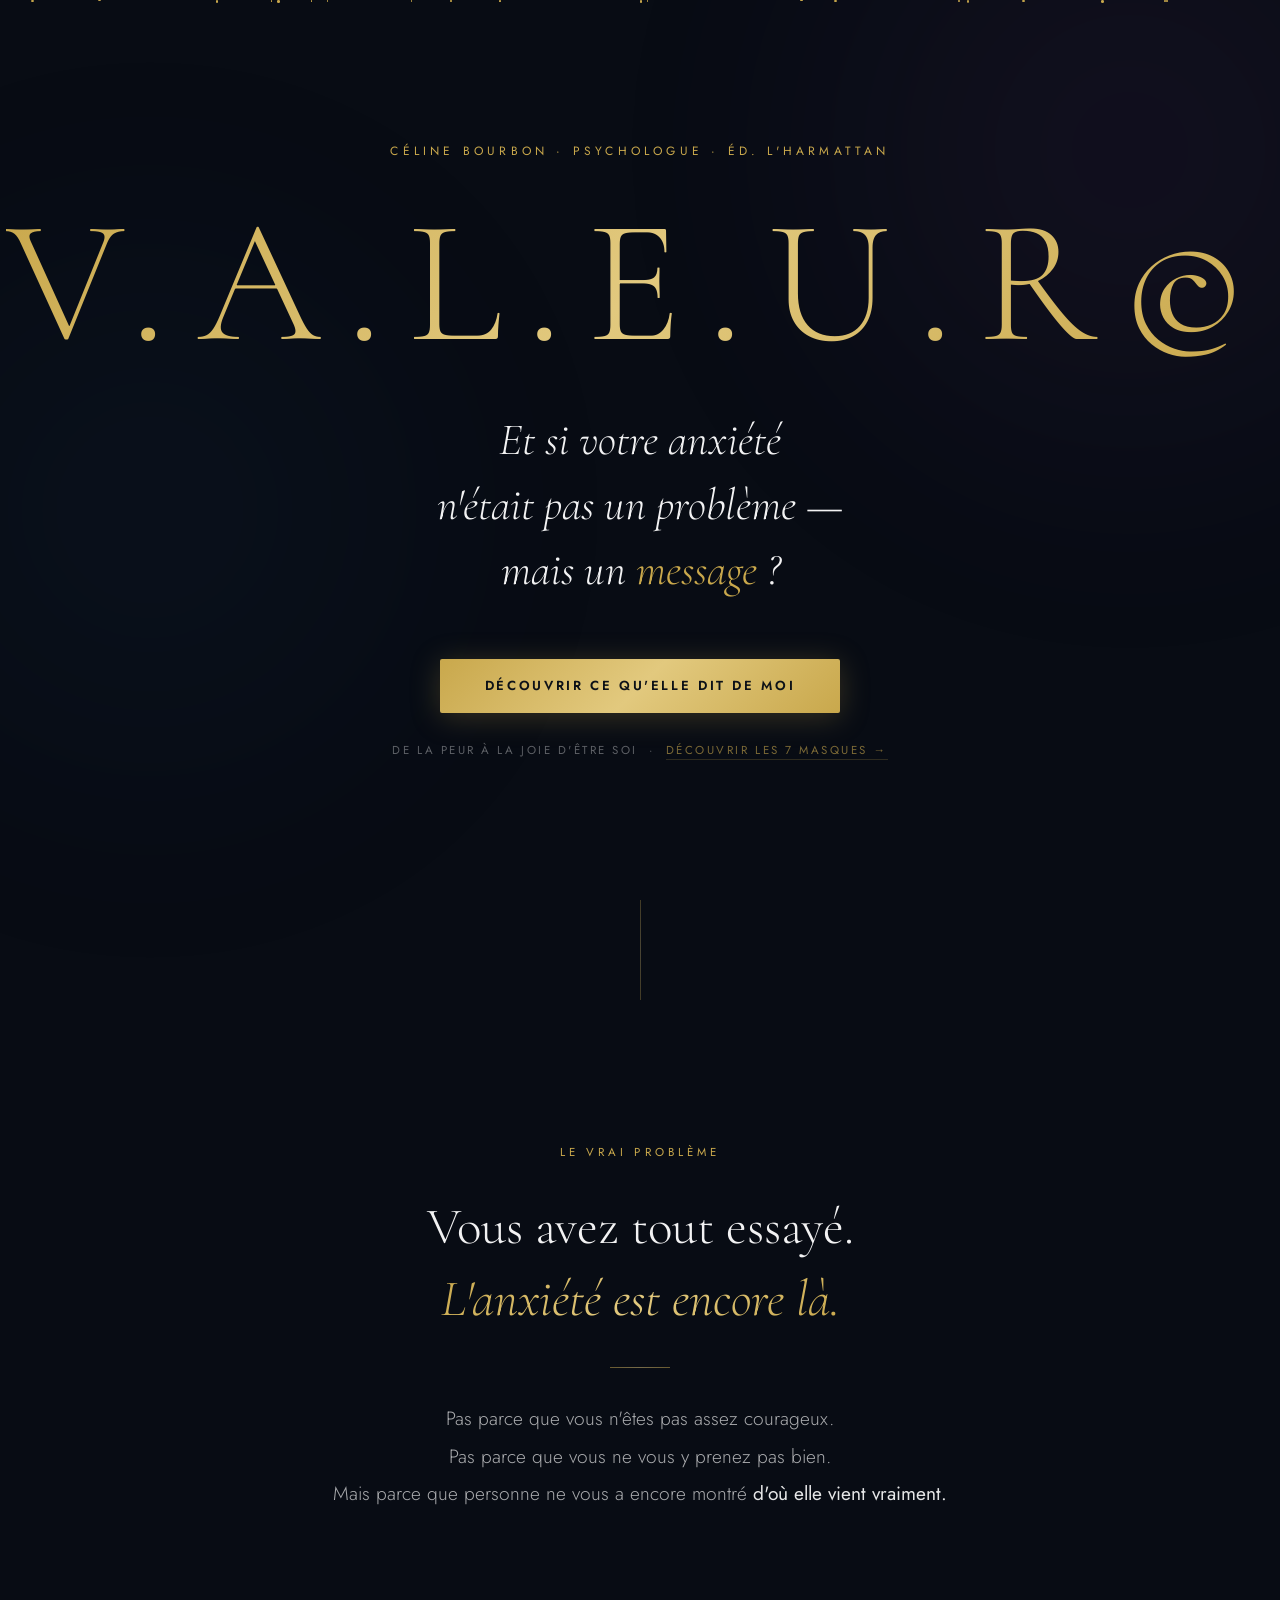
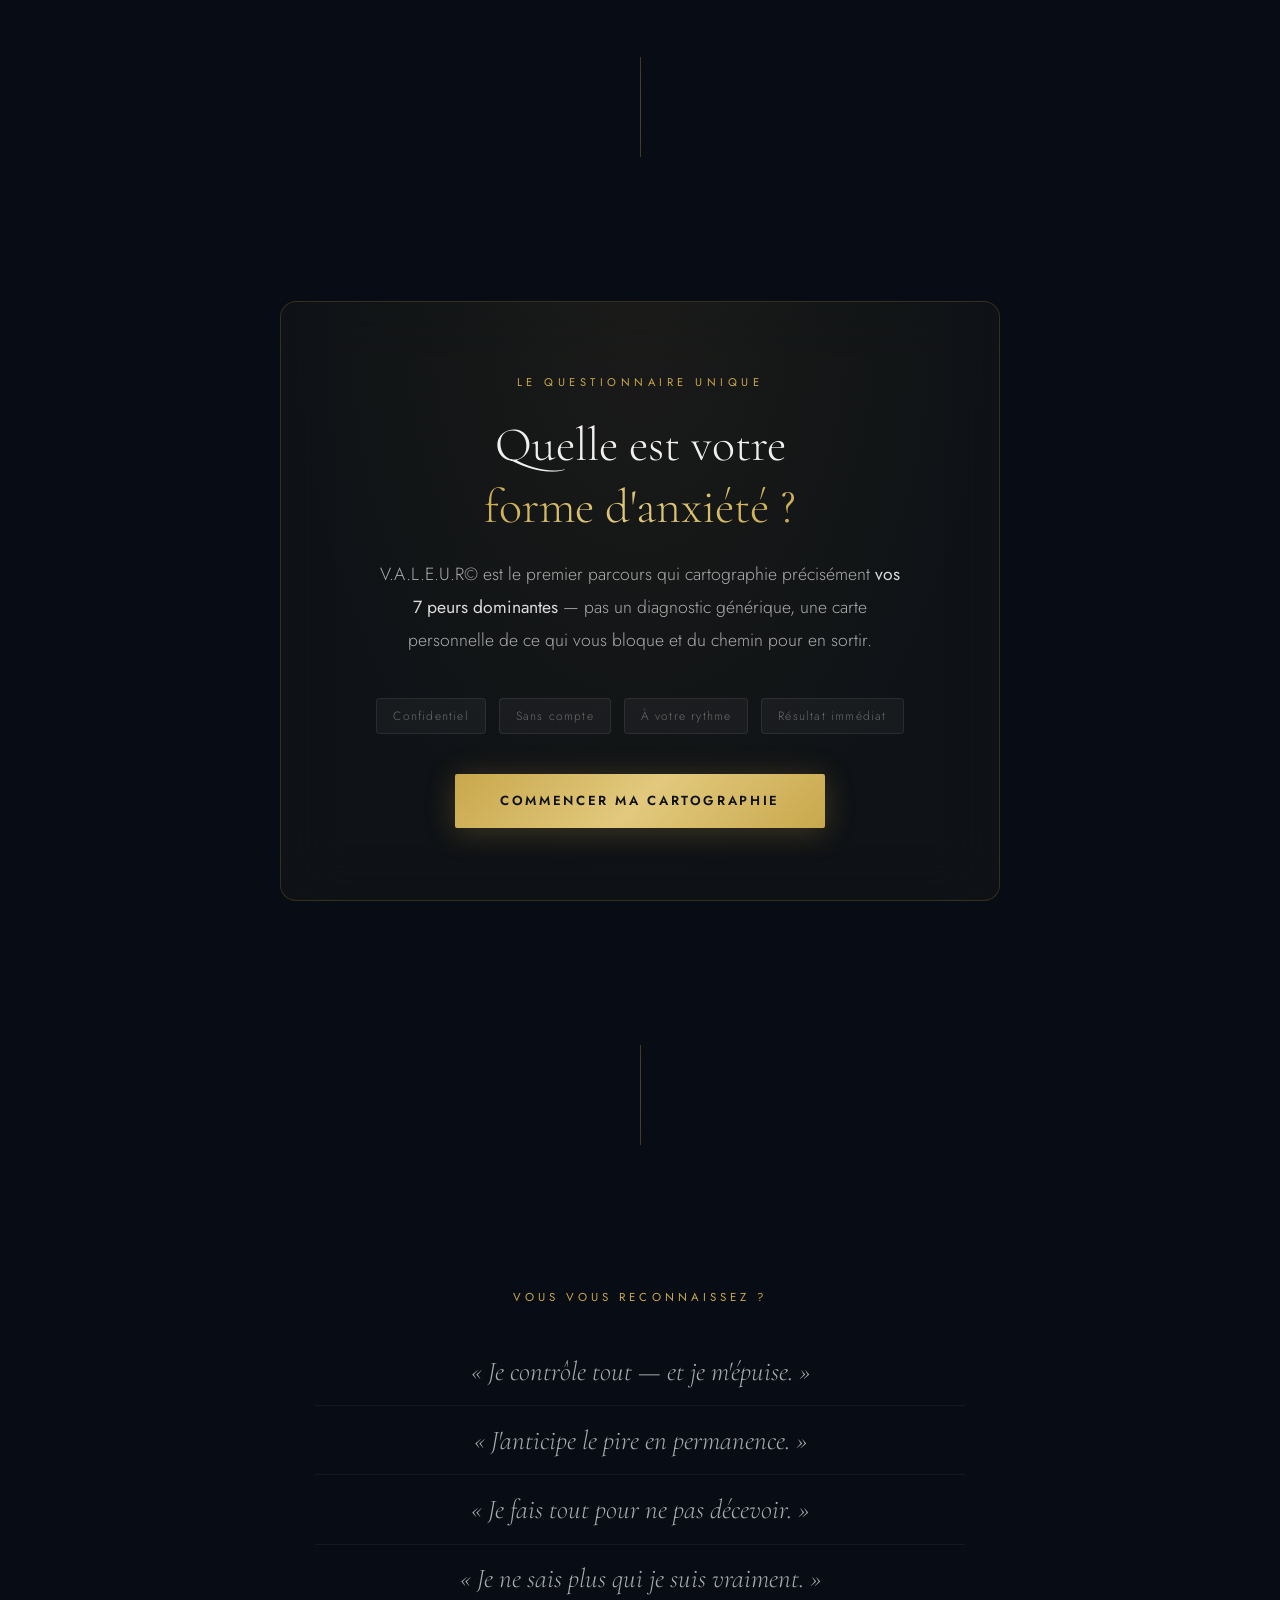
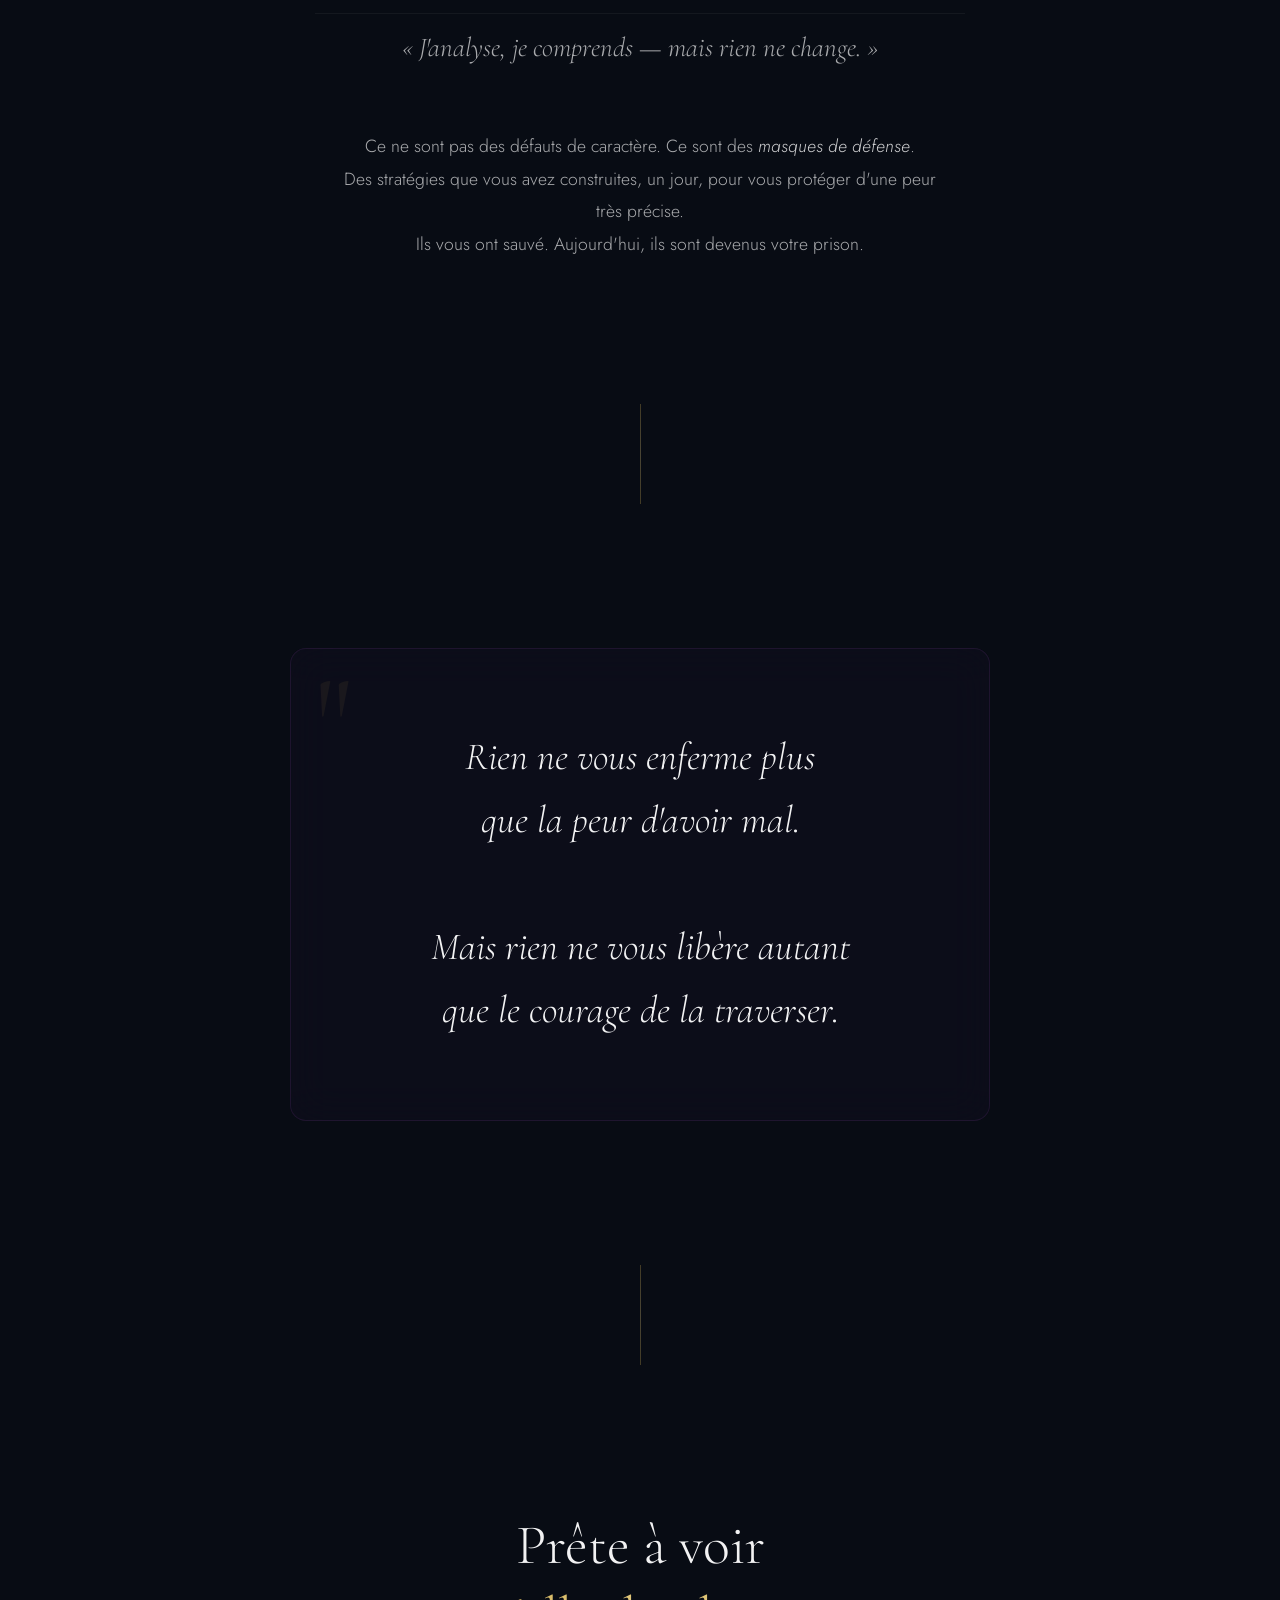
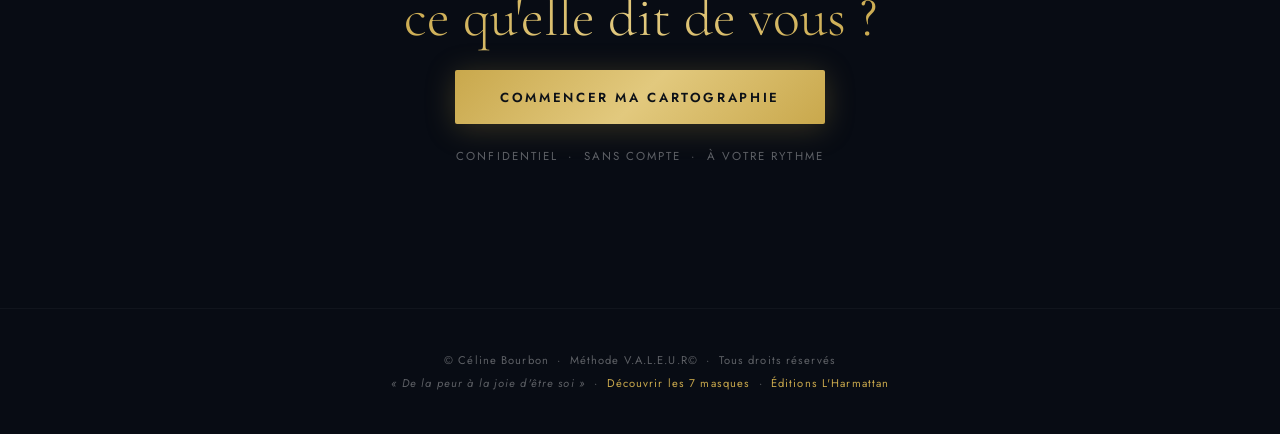
==== commit de597d2f: "Architecture 2 pages : landing sobre + page masques complète" ====
--- a/index.html
+++ b/index.html
@@ -9,633 +9,139 @@
   <link rel="preconnect" href="https://fonts.gstatic.com" crossorigin>
   <link href="https://fonts.googleapis.com/css2?family=Cormorant+Garamond:ital,wght@0,300;0,400;0,600;0,700;1,300;1,400&family=Jost:wght@200;300;400;500;600&display=swap" rel="stylesheet">
   <style>
-    /* ─── RESET ─── */
-    *, *::before, *::after { margin: 0; padding: 0; box-sizing: border-box; }
-    html { scroll-behavior: smooth; }
-    body {
-      background: #080c14;
-      color: #fff;
-      font-family: 'Jost', sans-serif;
-      overflow-x: hidden;
-    }
-
-    /* ─── VARIABLES ─── */
+    *, *::before, *::after { margin:0; padding:0; box-sizing:border-box; }
+    html { scroll-behavior:smooth; }
+    body { background:#080c14; color:#fff; font-family:'Jost',sans-serif; overflow-x:hidden; }
+
     :root {
-      --gold: #C9A84C;
-      --gold-light: #e2c97e;
-      --gold-gradient: linear-gradient(135deg, #C9A84C 0%, #e2c97e 50%, #C9A84C 100%);
-      --navy: #080c14;
-      --navy2: #0d1320;
-      --text-primary: rgba(255,255,255,0.95);
-      --text-secondary: rgba(255,255,255,0.65);
-      --text-muted: rgba(255,255,255,0.35);
-    }
-
-    /* ─── PROGRESS BAR ─── */
-    #progress-bar {
-      position: fixed; top: 0; left: 0; height: 2px;
-      background: var(--gold-gradient);
-      transform-origin: left; transform: scaleX(0);
-      z-index: 1000; transition: transform 0.1s;
-    }
-
-    /* ─── ORBES ─── */
-    .orbe {
-      position: fixed; border-radius: 50%;
-      pointer-events: none; z-index: 0;
-      filter: blur(120px); opacity: 0.12;
-    }
-    .orbe-1 { width: 700px; height: 700px; background: radial-gradient(circle, #6c3483, transparent); top: -200px; right: -200px; }
-    .orbe-2 { width: 600px; height: 600px; background: radial-gradient(circle, #1b3a6b, transparent); bottom: 10%; left: -150px; }
-
-    /* ─── PARTICLES ─── */
-    .particle {
-      position: fixed; border-radius: 50%;
-      background: var(--gold); pointer-events: none; z-index: 0;
-      animation: floatUp linear infinite;
-    }
-    @keyframes floatUp {
-      0% { transform: translateY(100vh); opacity: 0; }
-      10% { opacity: 0.3; }
-      90% { opacity: 0.1; }
-      100% { transform: translateY(-60px); opacity: 0; }
-    }
-
-    /* ─── LAYOUT ─── */
-    .page { position: relative; z-index: 1; }
-
-    section {
-      max-width: 900px;
-      margin: 0 auto;
-      padding: clamp(5rem, 12vw, 9rem) clamp(1.5rem, 5vw, 3.5rem);
-    }
-
-    /* ─── ANIMATIONS ─── */
-    @keyframes fadeInUp { from { opacity:0; transform:translateY(30px); } to { opacity:1; transform:translateY(0); } }
-    @keyframes fadeIn   { from { opacity:0; } to { opacity:1; } }
-    @keyframes scaleIn  { from { opacity:0; transform:scale(0.9); } to { opacity:1; transform:scale(1); } }
-    @keyframes shimmer  { 0%,100% { opacity:0.6; } 50% { opacity:1; } }
-
-    .reveal { opacity: 0; transform: translateY(40px); transition: opacity 0.9s ease, transform 0.9s ease; }
-    .reveal.visible { opacity: 1; transform: translateY(0); }
-
-    /* ─── DIVIDER ─── */
-    .divider {
-      width: 1px; height: clamp(50px, 10vw, 100px);
-      background: var(--gold-gradient);
-      margin: 0 auto; opacity: 0.3;
-    }
-    .divider-h {
-      width: 60px; height: 1px;
-      background: var(--gold-gradient);
-      margin: 2rem auto; opacity: 0.5;
-    }
-
-    /* ═══════════════════════════════
-       HERO
-    ═══════════════════════════════ */
+      --gold:#C9A84C; --gold-light:#e2c97e;
+      --gold-gradient:linear-gradient(135deg,#C9A84C 0%,#e2c97e 50%,#C9A84C 100%);
+      --navy:#080c14; --navy2:#0d1320;
+      --text-primary:rgba(255,255,255,0.95);
+      --text-secondary:rgba(255,255,255,0.65);
+      --text-muted:rgba(255,255,255,0.35);
+    }
+
+    #progress-bar { position:fixed;top:0;left:0;height:2px;background:var(--gold-gradient);transform-origin:left;transform:scaleX(0);z-index:1000;transition:transform 0.1s; }
+
+    .orbe { position:fixed;border-radius:50%;pointer-events:none;z-index:0;filter:blur(120px);opacity:0.12; }
+    .orbe-1 { width:700px;height:700px;background:radial-gradient(circle,#6c3483,transparent);top:-200px;right:-200px; }
+    .orbe-2 { width:600px;height:600px;background:radial-gradient(circle,#1b3a6b,transparent);bottom:10%;left:-150px; }
+
+    .particle { position:fixed;border-radius:50%;background:var(--gold);pointer-events:none;z-index:0;animation:floatUp linear infinite; }
+    @keyframes floatUp { 0%{transform:translateY(100vh);opacity:0}10%{opacity:0.3}90%{opacity:0.1}100%{transform:translateY(-60px);opacity:0} }
+
+    .page { position:relative;z-index:1; }
+
+    @keyframes fadeInUp { from{opacity:0;transform:translateY(30px)}to{opacity:1;transform:translateY(0)} }
+    @keyframes fadeIn   { from{opacity:0}to{opacity:1} }
+    @keyframes scaleIn  { from{opacity:0;transform:scale(0.9)}to{opacity:1;transform:scale(1)} }
+
+    .reveal { opacity:0;transform:translateY(40px);transition:opacity 0.9s ease,transform 0.9s ease; }
+    .reveal.visible { opacity:1;transform:translateY(0); }
+
+    .divider { width:1px;height:clamp(50px,10vw,100px);background:var(--gold-gradient);margin:0 auto;opacity:0.3; }
+    .divider-h { width:60px;height:1px;background:var(--gold-gradient);margin:2rem auto;opacity:0.5; }
+
+    section { max-width:900px;margin:0 auto;padding:clamp(5rem,12vw,9rem) clamp(1.5rem,5vw,3.5rem); }
+
+    /* ─── HERO ─── */
     .hero {
-      min-height: 100vh;
-      display: flex; flex-direction: column;
-      justify-content: center; align-items: center;
-      text-align: center;
-      padding: 3rem clamp(1.5rem, 5vw, 3.5rem);
-      position: relative;
-    }
-
-    .hero-label {
-      font-size: 0.75rem; letter-spacing: 0.35em;
-      text-transform: uppercase; color: var(--gold);
-      margin-bottom: 2.5rem;
-      animation: fadeIn 1s both;
-    }
-
+      min-height:100vh;display:flex;flex-direction:column;
+      justify-content:center;align-items:center;
+      text-align:center;padding:3rem clamp(1.5rem,5vw,3.5rem);
+      position:relative;
+    }
+    .hero-label { font-size:0.75rem;letter-spacing:0.35em;text-transform:uppercase;color:var(--gold);margin-bottom:2.5rem;animation:fadeIn 1s both; }
     .hero-name {
-      font-family: 'Cormorant Garamond', serif;
-      font-size: clamp(4.5rem, 14vw, 11rem);
-      font-weight: 300; letter-spacing: 0.15em;
-      background: var(--gold-gradient);
-      -webkit-background-clip: text; -webkit-text-fill-color: transparent;
-      background-clip: text;
-      line-height: 0.95;
-      margin-bottom: 2.5rem;
-      animation: scaleIn 1.2s cubic-bezier(.22,1,.36,1) 0.1s both;
-      white-space: nowrap;
-    }
-
+      font-family:'Cormorant Garamond',serif;
+      font-size:clamp(4.5rem,14vw,11rem);
+      font-weight:300;letter-spacing:0.15em;
+      background:var(--gold-gradient);-webkit-background-clip:text;-webkit-text-fill-color:transparent;background-clip:text;
+      line-height:0.95;margin-bottom:2.5rem;
+      animation:scaleIn 1.2s cubic-bezier(.22,1,.36,1) 0.1s both;
+      white-space:nowrap;
+    }
     .hero-line {
-      font-family: 'Cormorant Garamond', serif;
-      font-size: clamp(1.4rem, 4.5vw, 2.8rem);
-      font-weight: 300; font-style: italic;
-      color: var(--text-primary); line-height: 1.45;
-      margin-bottom: 3.5rem;
-      animation: fadeInUp 1s 0.3s both;
-    }
-
-    .hero-cta-wrap {
-      display: flex; flex-direction: column;
-      align-items: center; gap: 1rem;
-      animation: fadeInUp 1s 0.5s both;
-      margin-bottom: 1.5rem;
-    }
-
-    .hero-sub {
-      font-size: 0.75rem; letter-spacing: 0.2em;
-      text-transform: uppercase; color: var(--text-muted);
-      animation: fadeIn 1s 0.8s both;
-    }
-    .hero-sub a { color: var(--gold); text-decoration: none; }
-
-    /* ═══════════════════════════════
-       BOUTONS
-    ═══════════════════════════════ */
+      font-family:'Cormorant Garamond',serif;
+      font-size:clamp(1.4rem,4.5vw,2.8rem);
+      font-weight:300;font-style:italic;
+      color:var(--text-primary);line-height:1.45;
+      margin-bottom:3.5rem;
+      animation:fadeInUp 1s 0.3s both;
+    }
+    .hero-cta-wrap { display:flex;flex-direction:column;align-items:center;gap:1rem;animation:fadeInUp 1s 0.5s both;margin-bottom:1.5rem; }
+    .hero-discover { font-size:0.72rem;letter-spacing:0.22em;text-transform:uppercase;color:var(--text-muted);margin-top:0.3rem;animation:fadeIn 1.2s 0.9s both; }
+    .hero-discover a { color:rgba(201,168,76,0.6);text-decoration:none;border-bottom:1px solid rgba(201,168,76,0.2);padding-bottom:1px;transition:color 0.3s; }
+    .hero-discover a:hover { color:var(--gold); }
+
+    /* ─── BOUTONS ─── */
     .btn-primary {
-      display: inline-block;
-      background: var(--gold-gradient);
-      color: #0d1117; font-family: 'Jost', sans-serif;
-      font-size: 0.82rem; font-weight: 600;
-      letter-spacing: 0.2em; text-transform: uppercase;
-      text-decoration: none;
-      padding: 1.1rem 2.8rem; border-radius: 2px;
-      transition: transform 0.3s, box-shadow 0.3s;
-      box-shadow: 0 4px 30px rgba(201,168,76,0.25);
-    }
-    .btn-primary:hover { transform: translateY(-2px); box-shadow: 0 8px 40px rgba(201,168,76,0.4); }
-
-    .btn-secondary {
-      display: inline-block;
-      border: 1px solid rgba(201,168,76,0.4);
-      color: var(--gold); font-family: 'Jost', sans-serif;
-      font-size: 0.78rem; font-weight: 400;
-      letter-spacing: 0.2em; text-transform: uppercase;
-      text-decoration: none;
-      padding: 0.85rem 2.2rem; border-radius: 2px;
-      transition: all 0.3s;
-    }
-    .btn-secondary:hover { background: rgba(201,168,76,0.08); border-color: var(--gold); }
-
-    /* ═══════════════════════════════
-       SECTION MIROIR
-    ═══════════════════════════════ */
-    .miroir { text-align: center; }
-
-    .section-tag {
-      font-size: 0.72rem; letter-spacing: 0.35em;
-      text-transform: uppercase; color: var(--gold);
-      margin-bottom: 2rem;
-    }
-
-    .miroir-question {
-      font-family: 'Cormorant Garamond', serif;
-      font-size: clamp(1.8rem, 5.5vw, 3.2rem);
-      font-weight: 300; color: var(--text-primary);
-      line-height: 1.4; margin-bottom: 1.5rem;
-    }
-    .miroir-question em {
-      font-style: italic;
-      background: var(--gold-gradient);
-      -webkit-background-clip: text; -webkit-text-fill-color: transparent;
-      background-clip: text;
-    }
-
-    .miroir-body {
-      font-size: clamp(1rem, 2.8vw, 1.2rem);
-      color: var(--text-secondary); line-height: 1.95;
-      font-weight: 300; max-width: 620px; margin: 0 auto;
-    }
-
-    /* ═══════════════════════════════
-       SECTION RECONNAISSANCE
-    ═══════════════════════════════ */
-    .recognais { text-align: center; }
-
-    .recognais-list {
-      list-style: none; padding: 0;
-      display: flex; flex-direction: column;
-      gap: 0; max-width: 650px; margin: 0 auto 3rem auto;
-    }
-    .recognais-list li {
-      font-family: 'Cormorant Garamond', serif;
-      font-size: clamp(1.2rem, 3.5vw, 1.7rem);
-      font-style: italic; font-weight: 300;
-      color: var(--text-secondary);
-      border-bottom: 1px solid rgba(255,255,255,0.05);
-      padding: 1.1rem 0; transition: color 0.3s;
-      cursor: default;
-    }
-    .recognais-list li:last-child { border-bottom: none; }
-    .recognais-list li:hover { color: var(--text-primary); }
-
-    .recognais-note {
-      font-size: clamp(0.95rem, 2.5vw, 1.1rem);
-      color: var(--text-secondary); line-height: 1.85;
-      font-weight: 300; max-width: 620px; margin: 0 auto;
-    }
-
-    /* ═══════════════════════════════
-       SECTION 7 MASQUES — GLASSMORPHISM
-    ═══════════════════════════════ */
-    .masques-section { text-align: center; }
-
-    .masques-intro {
-      font-family: 'Cormorant Garamond', serif;
-      font-size: clamp(1.6rem, 4.5vw, 2.8rem);
-      font-weight: 300; color: var(--text-primary);
-      line-height: 1.4; margin-bottom: 0.8rem;
-    }
-    .masques-intro em {
-      font-style: italic; color: var(--gold);
-    }
-
-    .masques-sub {
-      font-size: clamp(0.9rem, 2.5vw, 1.05rem);
-      color: var(--text-secondary); font-weight: 300;
-      max-width: 580px; margin: 0 auto 3.5rem auto;
-      line-height: 1.8;
-    }
-
-    .masks-grid {
-      display: grid;
-      grid-template-columns: repeat(7, 1fr);
-      gap: clamp(8px, 1.5vw, 14px);
-      width: 100%; margin-bottom: 4rem;
-    }
-    @media (max-width: 680px) {
-      .masks-grid { grid-template-columns: repeat(4, 1fr); }
-    }
-    @media (max-width: 380px) {
-      .masks-grid { grid-template-columns: repeat(3, 1fr); }
-    }
-
-    .mask-card {
-      padding: clamp(12px, 2vw, 18px) clamp(6px, 1.2vw, 10px);
-      border-radius: 10px;
-      background: rgba(255,255,255,0.03);
-      backdrop-filter: blur(12px);
-      -webkit-backdrop-filter: blur(12px);
-      border: 1px solid rgba(255,255,255,0.06);
-      display: flex; flex-direction: column;
-      align-items: center; gap: 8px;
-      transition: all 0.4s; cursor: default;
-    }
-    .mask-card:hover {
-      background: rgba(255,255,255,0.07);
-      transform: translateY(-4px);
-    }
-
-    .mask-icon {
-      width: clamp(28px, 4vw, 42px);
-      height: clamp(34px, 5vw, 52px);
-    }
-    .mask-icon svg { width: 100%; height: 100%; }
-
-    .mask-name {
-      font-family: 'Cormorant Garamond', serif;
-      font-size: clamp(0.75rem, 1.6vw, 1rem);
-      font-weight: 700; letter-spacing: 0.1em;
-      text-transform: uppercase; text-align: center;
-    }
-
-    .mask-fear {
-      font-family: 'Jost', sans-serif;
-      font-size: clamp(0.52rem, 1vw, 0.65rem);
-      font-weight: 300; color: rgba(255,255,255,0.38);
-      text-align: center; line-height: 1.4;
-    }
-
-    /* ─── DÉTAILS MASQUES (expand) ─── */
-    .mask-details-wrap {
-      display: grid; gap: 1.2rem;
-      max-width: 800px; margin: 0 auto;
-    }
-
-    .mask-detail {
-      background: rgba(255,255,255,0.025);
-      backdrop-filter: blur(20px);
-      -webkit-backdrop-filter: blur(20px);
-      border-radius: 12px;
-      border: 1px solid rgba(255,255,255,0.06);
-      padding: clamp(1.2rem, 3vw, 2rem);
-      text-align: left;
-      transition: all 0.4s;
-    }
-    .mask-detail:hover {
-      background: rgba(255,255,255,0.045);
-      border-color: rgba(255,255,255,0.1);
-    }
-
-    .mask-detail-header {
-      display: flex; align-items: center;
-      gap: 1rem; margin-bottom: 0.9rem;
-    }
-
-    .mask-detail-icon {
-      width: 36px; height: 44px; flex-shrink: 0;
-    }
-    .mask-detail-icon svg { width: 100%; height: 100%; }
-
-    .mask-detail-title {
-      font-family: 'Cormorant Garamond', serif;
-      font-size: clamp(1.2rem, 3vw, 1.7rem);
-      font-weight: 700; line-height: 1;
-    }
-
-    .mask-detail-fear {
-      font-family: 'Jost', sans-serif;
-      font-size: 0.7rem; font-weight: 400;
-      letter-spacing: 0.2em; text-transform: uppercase;
-      opacity: 0.55; margin-top: 3px;
-    }
-
-    .mask-detail-phrase {
-      font-family: 'Cormorant Garamond', serif;
-      font-size: clamp(1rem, 2.5vw, 1.3rem);
-      font-style: italic; font-weight: 300;
-      line-height: 1.6; margin-bottom: 0.8rem;
-      color: rgba(255,255,255,0.8);
-    }
-
-    .mask-detail-tags {
-      display: flex; flex-wrap: wrap;
-      gap: 6px; margin-bottom: 0.8rem;
-    }
-    .tag {
-      font-family: 'Jost', sans-serif;
-      font-size: clamp(0.58rem, 1.2vw, 0.7rem);
-      font-weight: 300; padding: 4px 10px;
-      border-radius: 20px;
-      background: rgba(255,255,255,0.04);
-      border: 1px solid rgba(255,255,255,0.1);
-      color: rgba(255,255,255,0.65);
-    }
-
-    .mask-detail-bride {
-      font-family: 'Jost', sans-serif;
-      font-size: 0.72rem; font-weight: 300;
-      font-style: italic; line-height: 1.6;
-      color: rgba(255,255,255,0.38);
-      margin-top: 0.6rem;
-    }
-
-    /* ═══════════════════════════════
-       SECTION QUESTIONNAIRE — CLOU
-    ═══════════════════════════════ */
-    .questionnaire-section {
-      text-align: center;
-      position: relative;
-    }
-
+      display:inline-block;background:var(--gold-gradient);
+      color:#0d1117;font-family:'Jost',sans-serif;
+      font-size:0.82rem;font-weight:600;
+      letter-spacing:0.2em;text-transform:uppercase;
+      text-decoration:none;
+      padding:1.1rem 2.8rem;border-radius:2px;
+      transition:transform 0.3s,box-shadow 0.3s;
+      box-shadow:0 4px 30px rgba(201,168,76,0.25);
+    }
+    .btn-primary:hover { transform:translateY(-2px);box-shadow:0 8px 40px rgba(201,168,76,0.4); }
+
+    /* ─── MIROIR ─── */
+    .miroir { text-align:center; }
+    .section-tag { font-size:0.72rem;letter-spacing:0.35em;text-transform:uppercase;color:var(--gold);margin-bottom:2rem; }
+    .miroir-question { font-family:'Cormorant Garamond',serif;font-size:clamp(1.8rem,5.5vw,3.2rem);font-weight:300;color:var(--text-primary);line-height:1.4;margin-bottom:1.5rem; }
+    .miroir-question em { font-style:italic;background:var(--gold-gradient);-webkit-background-clip:text;-webkit-text-fill-color:transparent;background-clip:text; }
+    .miroir-body { font-size:clamp(1rem,2.8vw,1.2rem);color:var(--text-secondary);line-height:1.95;font-weight:300;max-width:620px;margin:0 auto; }
+
+    /* ─── QUESTIONNAIRE CLOU ─── */
+    .questionnaire-section { text-align:center;position:relative; }
     .questionnaire-glass {
-      background: rgba(201,168,76,0.04);
-      backdrop-filter: blur(30px);
-      -webkit-backdrop-filter: blur(30px);
-      border: 1px solid rgba(201,168,76,0.2);
-      border-radius: 16px;
-      padding: clamp(2.5rem, 6vw, 4.5rem);
-      max-width: 720px;
-      margin: 0 auto;
-      position: relative;
-      overflow: hidden;
-    }
-
-    .questionnaire-glass::before {
-      content: '';
-      position: absolute; inset: 0;
-      background: radial-gradient(ellipse at 50% 0%, rgba(201,168,76,0.06) 0%, transparent 70%);
-      pointer-events: none;
-    }
-
-    .q-eyebrow {
-      font-size: 0.7rem; letter-spacing: 0.4em;
-      text-transform: uppercase; color: var(--gold);
-      margin-bottom: 1.5rem;
-    }
-
-    .q-title {
-      font-family: 'Cormorant Garamond', serif;
-      font-size: clamp(1.8rem, 5vw, 3rem);
-      font-weight: 300; line-height: 1.3;
-      color: var(--text-primary); margin-bottom: 1.2rem;
-    }
-
-    .q-title span {
-      background: var(--gold-gradient);
-      -webkit-background-clip: text; -webkit-text-fill-color: transparent;
-      background-clip: text;
-    }
-
-    .q-body {
-      font-size: clamp(0.95rem, 2.5vw, 1.1rem);
-      color: var(--text-secondary); line-height: 1.9;
-      font-weight: 300; margin-bottom: 2.5rem;
-      max-width: 520px; margin-left: auto; margin-right: auto;
-    }
-
-    .q-features {
-      display: flex; flex-wrap: wrap;
-      justify-content: center; gap: 0.8rem;
-      margin-bottom: 2.5rem;
-    }
-
-    .q-feature {
-      background: rgba(255,255,255,0.04);
-      border: 1px solid rgba(255,255,255,0.08);
-      border-radius: 4px;
-      padding: 0.5rem 1rem;
-      font-size: 0.75rem; letter-spacing: 0.1em;
-      color: var(--text-muted); font-weight: 300;
-    }
-
-    /* ═══════════════════════════════
-       SECTION MÉTHODE VALEUR
-    ═══════════════════════════════ */
-    .methode-section { text-align: center; }
-
-    .steps-list {
-      display: flex; flex-direction: column;
-      gap: 0; max-width: 680px; margin: 0 auto 3rem;
-    }
-
-    .step-item {
-      display: flex; align-items: center;
-      gap: clamp(16px, 3vw, 28px);
-      padding: clamp(1rem, 2.5vh, 1.5rem) clamp(1rem, 2.5vw, 1.8rem);
-      border-left: 2px solid currentColor;
-      background: rgba(255,255,255,0.02);
-      margin-bottom: 2px;
-      text-align: left;
-      transition: background 0.3s;
-    }
-    .step-item:hover { background: rgba(255,255,255,0.04); }
-
-    .step-letter {
-      font-family: 'Cormorant Garamond', serif;
-      font-size: clamp(2rem, 5vw, 3.5rem);
-      font-weight: 700; line-height: 1;
-      min-width: clamp(28px, 4vw, 45px);
-    }
-
-    .step-content {}
-    .step-title {
-      font-family: 'Jost', sans-serif;
-      font-size: 0.72rem; font-weight: 600;
-      letter-spacing: 0.25em; text-transform: uppercase;
-      margin-bottom: 4px;
-    }
-    .step-desc {
-      font-family: 'Jost', sans-serif;
-      font-size: clamp(0.8rem, 1.8vw, 0.9rem);
-      font-weight: 300; color: var(--text-muted);
-      line-height: 1.6;
-    }
-
-    /* ═══════════════════════════════
-       SECTION AVANT / APRÈS
-    ═══════════════════════════════ */
-    .transformation-section { text-align: center; }
-
-    .split-grid {
-      display: grid; grid-template-columns: 1fr 1fr;
-      gap: clamp(12px, 2.5vw, 28px);
-      max-width: 820px; margin: 0 auto;
-    }
-    @media (max-width: 520px) { .split-grid { grid-template-columns: 1fr; } }
-
-    .split-card {
-      padding: clamp(1.5rem, 3.5vw, 2.5rem);
-      border-radius: 12px; text-align: left;
-      backdrop-filter: blur(16px);
-      -webkit-backdrop-filter: blur(16px);
-    }
-    .split-card.cold {
-      background: rgba(27,79,114,0.08);
-      border: 1px solid rgba(27,79,114,0.25);
-    }
-    .split-card.warm {
-      background: rgba(201,168,76,0.06);
-      border: 1px solid rgba(201,168,76,0.25);
-    }
-
-    .card-label {
-      font-size: 0.65rem; letter-spacing: 0.3em;
-      text-transform: uppercase; margin-bottom: 1.2rem;
-      opacity: 0.6;
-    }
-    .card-title {
-      font-family: 'Cormorant Garamond', serif;
-      font-size: clamp(1.2rem, 3vw, 1.8rem);
-      font-weight: 600; margin-bottom: 1.2rem;
-    }
-    .card-item {
-      font-size: clamp(0.78rem, 1.8vw, 0.9rem);
-      font-weight: 300; color: var(--text-secondary);
-      padding: 0.5rem 0 0.5rem 1rem;
-      border-left: 1px solid rgba(255,255,255,0.08);
-      margin-bottom: 0.4rem; line-height: 1.6;
-    }
-    .card-quote {
-      font-family: 'Cormorant Garamond', serif;
-      font-size: clamp(1.1rem, 2.5vw, 1.5rem);
-      font-style: italic; margin-top: 1rem;
-    }
-
-    /* ═══════════════════════════════
-       RÉSULTATS
-    ═══════════════════════════════ */
-    .results-section { text-align: center; }
-
-    .results-list {
-      display: flex; flex-direction: column;
-      gap: 0.8rem; max-width: 660px; margin: 0 auto;
-    }
-    .result-item {
-      display: flex; align-items: flex-start; gap: 1rem;
-      padding: clamp(0.9rem, 2vh, 1.3rem) clamp(1rem, 2.5vw, 1.6rem);
-      border-radius: 8px;
-      background: rgba(201,168,76,0.04);
-      border: 1px solid rgba(201,168,76,0.12);
-      text-align: left;
-      backdrop-filter: blur(8px);
-      transition: border-color 0.3s;
-    }
-    .result-item:hover { border-color: rgba(201,168,76,0.3); }
-    .result-icon { color: var(--gold); font-size: 0.9rem; padding-top: 3px; flex-shrink: 0; }
-    .result-text {
-      font-size: clamp(0.85rem, 2vw, 0.98rem);
-      font-weight: 300; color: var(--text-secondary);
-      line-height: 1.65;
-    }
-
-    /* ═══════════════════════════════
-       CITATION
-    ═══════════════════════════════ */
-    .citation-section { text-align: center; }
-
+      background:rgba(201,168,76,0.04);backdrop-filter:blur(30px);-webkit-backdrop-filter:blur(30px);
+      border:1px solid rgba(201,168,76,0.2);border-radius:16px;
+      padding:clamp(2.5rem,6vw,4.5rem);max-width:720px;margin:0 auto;
+      position:relative;overflow:hidden;
+    }
+    .questionnaire-glass::before { content:'';position:absolute;inset:0;background:radial-gradient(ellipse at 50% 0%,rgba(201,168,76,0.06) 0%,transparent 70%);pointer-events:none; }
+    .q-eyebrow { font-size:0.7rem;letter-spacing:0.4em;text-transform:uppercase;color:var(--gold);margin-bottom:1.5rem; }
+    .q-title { font-family:'Cormorant Garamond',serif;font-size:clamp(1.8rem,5vw,3rem);font-weight:300;line-height:1.3;color:var(--text-primary);margin-bottom:1.2rem; }
+    .q-title span { background:var(--gold-gradient);-webkit-background-clip:text;-webkit-text-fill-color:transparent;background-clip:text; }
+    .q-body { font-size:clamp(0.95rem,2.5vw,1.1rem);color:var(--text-secondary);line-height:1.9;font-weight:300;margin-bottom:2.5rem;max-width:520px;margin-left:auto;margin-right:auto; }
+    .q-features { display:flex;flex-wrap:wrap;justify-content:center;gap:0.8rem;margin-bottom:2.5rem; }
+    .q-feature { background:rgba(255,255,255,0.04);border:1px solid rgba(255,255,255,0.08);border-radius:4px;padding:0.5rem 1rem;font-size:0.75rem;letter-spacing:0.1em;color:var(--text-muted);font-weight:300; }
+
+    /* ─── RECONNAISSANCE ─── */
+    .recognais { text-align:center; }
+    .recognais-list { list-style:none;padding:0;display:flex;flex-direction:column;gap:0;max-width:650px;margin:0 auto 3rem auto; }
+    .recognais-list li { font-family:'Cormorant Garamond',serif;font-size:clamp(1.2rem,3.5vw,1.7rem);font-style:italic;font-weight:300;color:var(--text-secondary);border-bottom:1px solid rgba(255,255,255,0.05);padding:1.1rem 0;transition:color 0.3s;cursor:default; }
+    .recognais-list li:last-child { border-bottom:none; }
+    .recognais-list li:hover { color:var(--text-primary); }
+    .recognais-note { font-size:clamp(0.95rem,2.5vw,1.1rem);color:var(--text-secondary);line-height:1.85;font-weight:300;max-width:620px;margin:0 auto; }
+
+    /* ─── CITATION ─── */
+    .citation-section { text-align:center; }
     .citation-glass {
-      background: rgba(108,52,131,0.05);
-      backdrop-filter: blur(20px);
-      -webkit-backdrop-filter: blur(20px);
-      border: 1px solid rgba(108,52,131,0.2);
-      border-radius: 16px;
-      padding: clamp(3rem, 6vw, 5rem) clamp(2rem, 5vw, 4rem);
-      max-width: 700px; margin: 0 auto;
-      position: relative;
-    }
-    .citation-glass::before {
-      content: '"';
-      position: absolute; top: 10px; left: 24px;
-      font-family: 'Cormorant Garamond', serif;
-      font-size: 8rem; color: var(--gold); opacity: 0.07;
-      line-height: 1; pointer-events: none;
-    }
-
-    .citation-text {
-      font-family: 'Cormorant Garamond', serif;
-      font-size: clamp(1.4rem, 4vw, 2.4rem);
-      font-weight: 300; font-style: italic;
-      line-height: 1.65; color: var(--text-primary);
-    }
-
-    /* ═══════════════════════════════
-       CTA FINAL
-    ═══════════════════════════════ */
-    .cta-final { text-align: center; }
-
-    .cta-title {
-      font-family: 'Cormorant Garamond', serif;
-      font-size: clamp(2rem, 6vw, 3.5rem);
-      font-weight: 300; line-height: 1.3;
-      color: var(--text-primary); margin-bottom: 1rem;
-    }
-    .cta-title span {
-      background: var(--gold-gradient);
-      -webkit-background-clip: text; -webkit-text-fill-color: transparent;
-      background-clip: text;
-    }
-
-    .cta-note {
-      font-size: 0.72rem; letter-spacing: 0.18em;
-      text-transform: uppercase; color: var(--text-muted);
-      margin-top: 1.5rem;
-    }
-
-    /* ═══════════════════════════════
-       FOOTER
-    ═══════════════════════════════ */
-    footer {
-      text-align: center;
-      padding: 2.5rem 1rem;
-      font-size: 0.7rem; letter-spacing: 0.1em;
-      color: var(--text-muted);
-      border-top: 1px solid rgba(255,255,255,0.04);
-      line-height: 2;
-    }
-    footer a { color: var(--gold); text-decoration: none; }
-
-    /* ─── RESPONSIVE ─── */
-    @media (max-width: 480px) {
-      .btn-primary { width: 100%; max-width: 300px; text-align: center; }
-      .hero-name { font-size: clamp(3rem, 13vw, 5rem); }
+      background:rgba(108,52,131,0.05);backdrop-filter:blur(20px);-webkit-backdrop-filter:blur(20px);
+      border:1px solid rgba(108,52,131,0.2);border-radius:16px;
+      padding:clamp(3rem,6vw,5rem) clamp(2rem,5vw,4rem);
+      max-width:700px;margin:0 auto;position:relative;
+    }
+    .citation-glass::before { content:'"';position:absolute;top:10px;left:24px;font-family:'Cormorant Garamond',serif;font-size:8rem;color:var(--gold);opacity:0.07;line-height:1;pointer-events:none; }
+    .citation-text { font-family:'Cormorant Garamond',serif;font-size:clamp(1.4rem,4vw,2.4rem);font-weight:300;font-style:italic;line-height:1.65;color:var(--text-primary); }
+
+    /* ─── CTA FINAL ─── */
+    .cta-final { text-align:center; }
+    .cta-title { font-family:'Cormorant Garamond',serif;font-size:clamp(2rem,6vw,3.5rem);font-weight:300;line-height:1.3;color:var(--text-primary);margin-bottom:1rem; }
+    .cta-title span { background:var(--gold-gradient);-webkit-background-clip:text;-webkit-text-fill-color:transparent;background-clip:text; }
+    .cta-note { font-size:0.72rem;letter-spacing:0.18em;text-transform:uppercase;color:var(--text-muted);margin-top:1.5rem; }
+
+    /* ─── FOOTER ─── */
+    footer { text-align:center;padding:2.5rem 1rem;font-size:0.7rem;letter-spacing:0.1em;color:var(--text-muted);border-top:1px solid rgba(255,255,255,0.04);line-height:2; }
+    footer a { color:var(--gold);text-decoration:none; }
+
+    @media (max-width:480px) {
+      .btn-primary { width:100%;max-width:300px;text-align:center; }
     }
   </style>
 </head>
@@ -651,21 +157,18 @@
   <!-- ═══ HERO ═══ -->
   <section class="hero">
     <div class="hero-label">Céline Bourbon · Psychologue · Éd. L'Harmattan</div>
-
     <div class="hero-name">V.A.L.E.U.R©</div>
-
     <p class="hero-line">
       Et si votre anxiété<br>
       n'était pas un problème —<br>
       mais un <em style="color:var(--gold)">message</em> ?
     </p>
-
     <div class="hero-cta-wrap">
       <a href="questionnaire.html" class="btn-primary">Découvrir ce qu'elle dit de moi</a>
     </div>
-
-    <p class="hero-sub">
-      De la peur à la joie d'être soi
+    <p class="hero-discover">
+      De la peur à la joie d'être soi &nbsp;·&nbsp;
+      <a href="masques.html">Découvrir les 7 masques →</a>
     </p>
   </section>
 
@@ -688,198 +191,7 @@
 
   <div class="divider"></div>
 
-  <!-- ═══ RECONNAISSANCE ═══ -->
-  <section class="recognais reveal">
-    <p class="section-tag">Vous vous reconnaissez ?</p>
-    <ul class="recognais-list">
-      <li>« Je contrôle tout — et je m'épuise. »</li>
-      <li>« J'anticipe le pire en permanence. »</li>
-      <li>« Je fais tout pour ne pas décevoir. »</li>
-      <li>« Je ne sais plus qui je suis vraiment. »</li>
-      <li>« J'analyse, je comprends — mais rien ne change. »</li>
-    </ul>
-    <p class="recognais-note">
-      Ce ne sont pas des défauts de caractère. Ce sont des <em style="font-style:italic;color:rgba(255,255,255,0.8)">masques de défense</em>.<br>
-      Des stratégies que vous avez construites, un jour, pour vous protéger d'une peur très précise.<br>
-      Ils vous ont sauvé. Aujourd'hui, ils sont devenus votre prison.
-    </p>
-  </section>
-
-  <div class="divider"></div>
-
-  <!-- ═══ 7 MASQUES ═══ -->
-  <section class="masques-section reveal">
-    <p class="section-tag">Les 7 peurs qui empêchent d'être soi</p>
-    <h2 class="masques-intro">
-      Chacun porte des <em>masques</em>.<br>
-      La méthode V.A.L.E.U.R© les cartographie tous.
-    </h2>
-    <p class="masques-sub">
-      Pour la première fois, un outil identifie avec précision<br>
-      lesquels vous portez — et lesquels vous épuisent le plus.
-    </p>
-
-    <!-- Vue synthétique -->
-    <div class="masks-grid reveal">
-
-      <div class="mask-card" style="border-color:rgba(192,57,43,0.25)">
-        <div class="mask-icon"><svg viewBox="0 0 52 64" fill="none"><path d="M26 2C10 2 4 14 4 28C4 46 14 58 26 62C38 58 48 46 48 28C48 14 42 2 26 2Z" fill="rgba(192,57,43,0.15)" stroke="#c0392b" stroke-width="1.5"/><ellipse cx="18" cy="26" rx="5" ry="3" fill="rgba(192,57,43,0.5)"/><ellipse cx="34" cy="26" rx="5" ry="3" fill="rgba(192,57,43,0.5)"/><path d="M18 38Q26 34 34 38" stroke="#c0392b" stroke-width="1.5" stroke-linecap="round"/></svg></div>
-        <div class="mask-name" style="color:#e05a4e">Rouge</div>
-        <div class="mask-fear">Mort · Maladie</div>
-      </div>
-
-      <div class="mask-card" style="border-color:rgba(196,98,45,0.25)">
-        <div class="mask-icon"><svg viewBox="0 0 52 64" fill="none"><path d="M26 2C10 2 4 14 4 28C4 46 14 58 26 62C38 58 48 46 48 28C48 14 42 2 26 2Z" fill="rgba(196,98,45,0.15)" stroke="#c4622d" stroke-width="1.5"/><ellipse cx="18" cy="26" rx="5" ry="3" fill="rgba(196,98,45,0.5)"/><ellipse cx="34" cy="26" rx="5" ry="3" fill="rgba(196,98,45,0.5)"/><path d="M18 40Q26 44 34 40" stroke="#c4622d" stroke-width="1.5" stroke-linecap="round"/></svg></div>
-        <div class="mask-name" style="color:#e07840">Orange</div>
-        <div class="mask-fear">Souffrance</div>
-      </div>
-
-      <div class="mask-card" style="border-color:rgba(201,168,76,0.25)">
-        <div class="mask-icon"><svg viewBox="0 0 52 64" fill="none"><path d="M26 2C10 2 4 14 4 28C4 46 14 58 26 62C38 58 48 46 48 28C48 14 42 2 26 2Z" fill="rgba(201,168,76,0.15)" stroke="#c9a84c" stroke-width="1.5"/><path d="M14 24Q18 20 22 24" stroke="#c9a84c" stroke-width="1.5" stroke-linecap="round"/><path d="M30 24Q34 20 38 24" stroke="#c9a84c" stroke-width="1.5" stroke-linecap="round"/><path d="M18 38Q26 36 34 38" stroke="#c9a84c" stroke-width="1.5" stroke-linecap="round"/></svg></div>
-        <div class="mask-name" style="color:#d4b85a">Jaune</div>
-        <div class="mask-fear">Inconnu · Contrôle</div>
-      </div>
-
-      <div class="mask-card" style="border-color:rgba(45,106,79,0.25)">
-        <div class="mask-icon"><svg viewBox="0 0 52 64" fill="none"><path d="M26 2C10 2 4 14 4 28C4 46 14 58 26 62C38 58 48 46 48 28C48 14 42 2 26 2Z" fill="rgba(45,106,79,0.15)" stroke="#2d6a4f" stroke-width="1.5"/><path d="M14 26Q18 30 22 26" stroke="#2d6a4f" stroke-width="1.5" stroke-linecap="round"/><path d="M30 26Q34 30 38 26" stroke="#2d6a4f" stroke-width="1.5" stroke-linecap="round"/><path d="M16 38Q26 42 36 38" stroke="#2d6a4f" stroke-width="1.5" stroke-linecap="round"/></svg></div>
-        <div class="mask-name" style="color:#3d8a64">Vert</div>
-        <div class="mask-fear">Rejet · Abandon</div>
-      </div>
-
-      <div class="mask-card" style="border-color:rgba(27,111,162,0.25)">
-        <div class="mask-icon"><svg viewBox="0 0 52 64" fill="none"><path d="M26 2C10 2 4 14 4 28C4 46 14 58 26 62C38 58 48 46 48 28C48 14 42 2 26 2Z" fill="rgba(27,111,162,0.15)" stroke="#1b6fa2" stroke-width="1.5"/><rect x="14" y="23" width="10" height="6" rx="3" fill="rgba(27,111,162,0.5)" stroke="#1b6fa2" stroke-width="1"/><rect x="28" y="23" width="10" height="6" rx="3" fill="rgba(27,111,162,0.5)" stroke="#1b6fa2" stroke-width="1"/><path d="M18 39L26 36L34 39" stroke="#1b6fa2" stroke-width="1.5" stroke-linecap="round"/></svg></div>
-        <div class="mask-name" style="color:#2980b9">Bleu</div>
-        <div class="mask-fear">Impuissance</div>
-      </div>
-
-      <div class="mask-card" style="border-color:rgba(108,52,131,0.25)">
-        <div class="mask-icon"><svg viewBox="0 0 52 64" fill="none"><path d="M26 2C10 2 4 14 4 28C4 46 14 58 26 62C38 58 48 46 48 28C48 14 42 2 26 2Z" fill="rgba(108,52,131,0.15)" stroke="#6c3483" stroke-width="1.5"/><path d="M14 22Q18 26 22 22" stroke="#6c3483" stroke-width="1.5" stroke-linecap="round"/><path d="M30 22Q34 26 38 22" stroke="#6c3483" stroke-width="1.5" stroke-linecap="round"/><path d="M20 39Q26 35 32 39" stroke="#6c3483" stroke-width="1.5" stroke-linecap="round"/></svg></div>
-        <div class="mask-name" style="color:#8e44ad">Indigo</div>
-        <div class="mask-fear">Échec · Jugement</div>
-      </div>
-
-      <div class="mask-card" style="border-color:rgba(125,60,152,0.25)">
-        <div class="mask-icon"><svg viewBox="0 0 52 64" fill="none"><path d="M26 2C10 2 4 14 4 28C4 46 14 58 26 62C38 58 48 46 48 28C48 14 42 2 26 2Z" fill="rgba(125,60,152,0.15)" stroke="#7d3c98" stroke-width="1.5"/><ellipse cx="18" cy="26" rx="5" ry="4" fill="rgba(125,60,152,0.35)" stroke="#7d3c98" stroke-width="1"/><ellipse cx="34" cy="26" rx="5" ry="4" fill="rgba(125,60,152,0.35)" stroke="#7d3c98" stroke-width="1"/><path d="M20 39Q26 43 32 39" stroke="#7d3c98" stroke-width="1.5" stroke-linecap="round"/></svg></div>
-        <div class="mask-name" style="color:#9b59b6">Violet</div>
-        <div class="mask-fear">Faux self · Vide</div>
-      </div>
-
-    </div>
-
-    <!-- Détails 7 masques -->
-    <div class="mask-details-wrap reveal">
-
-      <div class="mask-detail" style="border-left:3px solid #c0392b">
-        <div class="mask-detail-header">
-          <div class="mask-detail-icon"><svg viewBox="0 0 52 64" fill="none"><path d="M26 2C10 2 4 14 4 28C4 46 14 58 26 62C38 58 48 46 48 28C48 14 42 2 26 2Z" fill="rgba(192,57,43,0.2)" stroke="#c0392b" stroke-width="2"/><ellipse cx="18" cy="26" rx="6" ry="4" fill="rgba(192,57,43,0.6)"/><ellipse cx="34" cy="26" rx="6" ry="4" fill="rgba(192,57,43,0.6)"/><path d="M18 38Q26 34 34 38" stroke="#c0392b" stroke-width="2" stroke-linecap="round"/></svg></div>
-          <div><div class="mask-detail-title" style="color:#e05a4e">Masque Rouge</div><div class="mask-detail-fear" style="color:#e05a4e">Peur de la mort · de la maladie · du corps</div></div>
-        </div>
-        <div class="mask-detail-phrase">« Et si ce symptôme était grave ? Et si mon corps était en train de me lâcher ? »</div>
-        <div class="mask-detail-tags">
-          <span class="tag">Hypervigilance corporelle</span>
-          <span class="tag">Consultations répétées</span>
-          <span class="tag">Anxiété de santé chronique</span>
-          <span class="tag">Intolérance aux sensations</span>
-        </div>
-        <div class="mask-detail-bride">Bride la sécurité intérieure et la confiance dans le corps</div>
-      </div>
-
-      <div class="mask-detail" style="border-left:3px solid #c4622d">
-        <div class="mask-detail-header">
-          <div class="mask-detail-icon"><svg viewBox="0 0 52 64" fill="none"><path d="M26 2C10 2 4 14 4 28C4 46 14 58 26 62C38 58 48 46 48 28C48 14 42 2 26 2Z" fill="rgba(196,98,45,0.2)" stroke="#c4622d" stroke-width="2"/><ellipse cx="18" cy="26" rx="6" ry="4" fill="rgba(196,98,45,0.6)"/><ellipse cx="34" cy="26" rx="6" ry="4" fill="rgba(196,98,45,0.6)"/><path d="M18 40Q26 44 34 40" stroke="#c4622d" stroke-width="2" stroke-linecap="round"/></svg></div>
-          <div><div class="mask-detail-title" style="color:#e07840">Masque Orange</div><div class="mask-detail-fear" style="color:#e07840">Peur de la souffrance émotionnelle</div></div>
-        </div>
-        <div class="mask-detail-phrase">« Je préfère ne rien ressentir plutôt que de risquer d'avoir mal. »</div>
-        <div class="mask-detail-tags">
-          <span class="tag">Évitement émotionnel</span>
-          <span class="tag">Anesthésie des émotions</span>
-          <span class="tag">Suractivité permanente</span>
-          <span class="tag">Relations en surface</span>
-        </div>
-        <div class="mask-detail-bride">Bride l'ouverture émotionnelle et la capacité d'aimer pleinement</div>
-      </div>
-
-      <div class="mask-detail" style="border-left:3px solid #c9a84c">
-        <div class="mask-detail-header">
-          <div class="mask-detail-icon"><svg viewBox="0 0 52 64" fill="none"><path d="M26 2C10 2 4 14 4 28C4 46 14 58 26 62C38 58 48 46 48 28C48 14 42 2 26 2Z" fill="rgba(201,168,76,0.2)" stroke="#c9a84c" stroke-width="2"/><path d="M14 24Q18 20 22 24" stroke="#c9a84c" stroke-width="2" stroke-linecap="round"/><path d="M30 24Q34 20 38 24" stroke="#c9a84c" stroke-width="2" stroke-linecap="round"/><path d="M18 38Q26 36 34 38" stroke="#c9a84c" stroke-width="2" stroke-linecap="round"/></svg></div>
-          <div><div class="mask-detail-title" style="color:#d4b85a">Masque Jaune</div><div class="mask-detail-fear" style="color:#d4b85a">Peur de l'inconnu · de l'incertitude</div></div>
-        </div>
-        <div class="mask-detail-phrase">« Je dois tout prévoir, tout contrôler. L'incertitude m'est insupportable. »</div>
-        <div class="mask-detail-tags">
-          <span class="tag">Obsession du contrôle</span>
-          <span class="tag">Ruminations</span>
-          <span class="tag">Rigidité</span>
-          <span class="tag">Panique face aux imprévus</span>
-        </div>
-        <div class="mask-detail-bride">Bride la confiance en la vie et la capacité de lâcher-prise</div>
-      </div>
-
-      <div class="mask-detail" style="border-left:3px solid #2d6a4f">
-        <div class="mask-detail-header">
-          <div class="mask-detail-icon"><svg viewBox="0 0 52 64" fill="none"><path d="M26 2C10 2 4 14 4 28C4 46 14 58 26 62C38 58 48 46 48 28C48 14 42 2 26 2Z" fill="rgba(45,106,79,0.2)" stroke="#2d6a4f" stroke-width="2"/><path d="M14 26Q18 30 22 26" stroke="#2d6a4f" stroke-width="2" stroke-linecap="round"/><path d="M30 26Q34 30 38 26" stroke="#2d6a4f" stroke-width="2" stroke-linecap="round"/><path d="M16 38Q26 42 36 38" stroke="#2d6a4f" stroke-width="2" stroke-linecap="round"/></svg></div>
-          <div><div class="mask-detail-title" style="color:#3d8a64">Masque Vert</div><div class="mask-detail-fear" style="color:#3d8a64">Peur du rejet · de l'abandon</div></div>
-        </div>
-        <div class="mask-detail-phrase">« Je fais tout pour que les autres m'aiment. Je n'ose pas dire non — et je m'oublie. »</div>
-        <div class="mask-detail-tags">
-          <span class="tag">Hyperadaptation</span>
-          <span class="tag">Difficulté à dire non</span>
-          <span class="tag">Dépendance affective</span>
-          <span class="tag">Peur de décevoir</span>
-        </div>
-        <div class="mask-detail-bride">Bride l'authenticité et la capacité à exister pour soi</div>
-      </div>
-
-      <div class="mask-detail" style="border-left:3px solid #1b6fa2">
-        <div class="mask-detail-header">
-          <div class="mask-detail-icon"><svg viewBox="0 0 52 64" fill="none"><path d="M26 2C10 2 4 14 4 28C4 46 14 58 26 62C38 58 48 46 48 28C48 14 42 2 26 2Z" fill="rgba(27,111,162,0.2)" stroke="#1b6fa2" stroke-width="2"/><rect x="14" y="22" width="10" height="7" rx="3.5" fill="rgba(27,111,162,0.55)" stroke="#1b6fa2" stroke-width="1.5"/><rect x="28" y="22" width="10" height="7" rx="3.5" fill="rgba(27,111,162,0.55)" stroke="#1b6fa2" stroke-width="1.5"/><path d="M18 39L26 36L34 39" stroke="#1b6fa2" stroke-width="2" stroke-linecap="round"/></svg></div>
-          <div><div class="mask-detail-title" style="color:#2980b9">Masque Bleu</div><div class="mask-detail-fear" style="color:#2980b9">Peur de l'impuissance · de perdre le contrôle</div></div>
-        </div>
-        <div class="mask-detail-phrase">« Je dois toujours avoir la situation en main. Demander de l'aide, c'est une faiblesse. »</div>
-        <div class="mask-detail-tags">
-          <span class="tag">Hypercontrôle</span>
-          <span class="tag">Impossibilité à recevoir</span>
-          <span class="tag">Épuisement du "faire seul"</span>
-          <span class="tag">Toute-puissance défensive</span>
-        </div>
-        <div class="mask-detail-bride">Bride l'affirmation authentique de soi et la capacité à recevoir</div>
-      </div>
-
-      <div class="mask-detail" style="border-left:3px solid #6c3483">
-        <div class="mask-detail-header">
-          <div class="mask-detail-icon"><svg viewBox="0 0 52 64" fill="none"><path d="M26 2C10 2 4 14 4 28C4 46 14 58 26 62C38 58 48 46 48 28C48 14 42 2 26 2Z" fill="rgba(108,52,131,0.2)" stroke="#6c3483" stroke-width="2"/><path d="M14 22Q18 26 22 22" stroke="#6c3483" stroke-width="2" stroke-linecap="round"/><path d="M30 22Q34 26 38 22" stroke="#6c3483" stroke-width="2" stroke-linecap="round"/><path d="M20 39Q26 35 32 39" stroke="#6c3483" stroke-width="2" stroke-linecap="round"/></svg></div>
-          <div><div class="mask-detail-title" style="color:#8e44ad">Masque Indigo</div><div class="mask-detail-fear" style="color:#8e44ad">Peur de l'échec · de l'inadéquation · du jugement</div></div>
-        </div>
-        <div class="mask-detail-phrase">« Je dois être parfait(e) pour avoir le droit d'exister. Si j'échoue, je ne vaux rien. »</div>
-        <div class="mask-detail-tags">
-          <span class="tag">Perfectionnisme paralysant</span>
-          <span class="tag">Syndrome de l'imposteur</span>
-          <span class="tag">Procrastination</span>
-          <span class="tag">Autocritique sévère</span>
-        </div>
-        <div class="mask-detail-bride">Bride la créativité, l'audace et le droit à l'imperfection</div>
-      </div>
-
-      <div class="mask-detail" style="border-left:3px solid #7d3c98">
-        <div class="mask-detail-header">
-          <div class="mask-detail-icon"><svg viewBox="0 0 52 64" fill="none"><path d="M26 2C10 2 4 14 4 28C4 46 14 58 26 62C38 58 48 46 48 28C48 14 42 2 26 2Z" fill="rgba(125,60,152,0.2)" stroke="#7d3c98" stroke-width="2"/><ellipse cx="18" cy="26" rx="6" ry="4" fill="rgba(125,60,152,0.4)" stroke="#7d3c98" stroke-width="1.5"/><ellipse cx="34" cy="26" rx="6" ry="4" fill="rgba(125,60,152,0.4)" stroke="#7d3c98" stroke-width="1.5"/><path d="M20 39Q26 43 32 39" stroke="#7d3c98" stroke-width="2" stroke-linecap="round"/></svg></div>
-          <div><div class="mask-detail-title" style="color:#9b59b6">Masque Violet</div><div class="mask-detail-fear" style="color:#9b59b6">Peur de perdre son identité · Faux self</div></div>
-        </div>
-        <div class="mask-detail-phrase">« Je ne sais plus qui je suis vraiment. Je joue un rôle depuis si longtemps que j'ai perdu le fil. »</div>
-        <div class="mask-detail-tags">
-          <span class="tag">Sentiment de vide</span>
-          <span class="tag">Perte de sens</span>
-          <span class="tag">Quête identitaire</span>
-          <span class="tag">Angoisse existentielle</span>
-        </div>
-        <div class="mask-detail-bride">Bride la capacité à évoluer et à habiter pleinement sa propre vie</div>
-      </div>
-
-    </div>
-  </section>
-
-  <div class="divider"></div>
-
-  <!-- ═══ QUESTIONNAIRE — CLOU ═══ -->
+  <!-- ═══ QUESTIONNAIRE CLOU ═══ -->
   <section class="questionnaire-section reveal">
     <div class="questionnaire-glass">
       <p class="q-eyebrow">Le questionnaire unique</p>
@@ -905,107 +217,21 @@
 
   <div class="divider"></div>
 
-  <!-- ═══ MÉTHODE VALEUR ═══ -->
-  <section class="methode-section reveal">
-    <p class="section-tag">La solution</p>
-    <h2 style="font-family:'Cormorant Garamond',serif;font-size:clamp(1.8rem,5vw,3rem);font-weight:300;color:var(--text-primary);line-height:1.35;margin-bottom:0.8rem;">
-      V.A.L.E.U.R© est le premier parcours<br>
-      qui cible <span style="background:var(--gold-gradient);-webkit-background-clip:text;-webkit-text-fill-color:transparent;background-clip:text;">toutes</span> les formes de l'anxiété.
-    </h2>
-    <p style="font-size:clamp(0.95rem,2.5vw,1.1rem);color:var(--text-secondary);font-weight:300;max-width:580px;margin:0 auto 3.5rem;line-height:1.9;">
-      6 étapes concrètes. Pas des mois à parler de vos problèmes —
-      une identification précise de ce qui vous bloque et un chemin clair pour vous en libérer.
-    </p>
-
-    <div class="steps-list">
-      <div class="step-item" style="color:#c0392b;border-color:#c0392b">
-        <div class="step-letter" style="color:#c0392b">V</div>
-        <div class="step-content">
-          <div class="step-title" style="color:#c0392b">Voir</div>
-          <div class="step-desc">Je vois le masque qui s'active et la peur qui le nourrit.</div>
-        </div>
-      </div>
-      <div class="step-item" style="color:#c4622d;border-color:#c4622d">
-        <div class="step-letter" style="color:#c4622d">A</div>
-        <div class="step-content">
-          <div class="step-title" style="color:#c4622d">Accueillir</div>
-          <div class="step-desc">J'accueille l'émotion sous le masque, sans la fuir.</div>
-        </div>
-      </div>
-      <div class="step-item" style="color:#c9a84c;border-color:#c9a84c">
-        <div class="step-letter" style="color:#c9a84c">L</div>
-        <div class="step-content">
-          <div class="step-title" style="color:#c9a84c">Localiser</div>
-          <div class="step-desc">Je localise dans mon corps où le masque se manifeste.</div>
-        </div>
-      </div>
-      <div class="step-item" style="color:#2d6a4f;border-color:#2d6a4f">
-        <div class="step-letter" style="color:#2d6a4f">E</div>
-        <div class="step-content">
-          <div class="step-title" style="color:#2d6a4f">Explorer</div>
-          <div class="step-desc">J'explore le conflit entre mon masque et ma valeur authentique.</div>
-        </div>
-      </div>
-      <div class="step-item" style="color:#1b6fa2;border-color:#1b6fa2">
-        <div class="step-letter" style="color:#1b6fa2">U</div>
-        <div class="step-content">
-          <div class="step-title" style="color:#1b6fa2">Unifier</div>
-          <div class="step-desc">J'intègre la part blessée et je choisis ma valeur.</div>
-        </div>
-      </div>
-      <div class="step-item" style="color:#7d3c98;border-color:#7d3c98">
-        <div class="step-letter" style="color:#7d3c98">R</div>
-        <div class="step-content">
-          <div class="step-title" style="color:#7d3c98">Renforcer</div>
-          <div class="step-desc">J'ancre le nouveau choix pour qu'il devienne ma nouvelle voie.</div>
-        </div>
-      </div>
-    </div>
-  </section>
-
-  <div class="divider"></div>
-
-  <!-- ═══ AVANT / APRÈS ═══ -->
-  <section class="transformation-section reveal">
-    <p class="section-tag">Votre transformation</p>
-    <h2 style="font-family:'Cormorant Garamond',serif;font-size:clamp(1.6rem,4.5vw,2.6rem);font-weight:300;color:var(--text-primary);line-height:1.4;margin-bottom:3rem;">
-      Votre nature authentique est intacte.<br>
-      <em style="font-style:italic;color:rgba(255,255,255,0.55)">Les masques la recouvrent — mais ne l'ont jamais détruite.</em>
-    </h2>
-    <div class="split-grid">
-      <div class="split-card cold">
-        <div class="card-label" style="color:#8bb4d4">Votre Personnage</div>
-        <div class="card-title" style="color:#8bb4d4">Masqué</div>
-        <div class="card-item">Peurs figées, contrôle, rigidité</div>
-        <div class="card-item">Schémas répétitifs automatiques</div>
-        <div class="card-item">Tension permanente, épuisement</div>
-        <div class="card-item">Coupé(e) de vos émotions vraies</div>
-        <div class="card-quote" style="color:#8bb4d4">« Je subis »</div>
-      </div>
-      <div class="split-card warm">
-        <div class="card-label" style="color:var(--gold)">Votre Nature Authentique</div>
-        <div class="card-title" style="color:var(--gold)">Libéré(e)</div>
-        <div class="card-item">Vérité intérieure, valeurs profondes</div>
-        <div class="card-item">Élan vital, liberté, fluidité</div>
-        <div class="card-item">Choix conscient, spontanéité</div>
-        <div class="card-item">Joie d'être soi, pleinement vivant(e)</div>
-        <div class="card-quote" style="color:var(--gold)">« Je choisis »</div>
-      </div>
-    </div>
-  </section>
-
-  <div class="divider"></div>
-
-  <!-- ═══ RÉSULTATS ═══ -->
-  <section class="results-section reveal">
-    <p class="section-tag">Ce que vous pouvez obtenir</p>
-    <div class="results-list">
-      <div class="result-item"><div class="result-icon">✦</div><div class="result-text">Sortir enfin des schémas répétitifs qui vous épuisent depuis trop longtemps</div></div>
-      <div class="result-item"><div class="result-icon">✦</div><div class="result-text">Comprendre ce qui vous bloque et savoir exactement quoi en faire, étape par étape</div></div>
-      <div class="result-item"><div class="result-icon">✦</div><div class="result-text">Ne plus être gouverné(e) par des peurs qui ne vous appartiennent plus</div></div>
-      <div class="result-item"><div class="result-icon">✦</div><div class="result-text">Retrouver votre élan vital, votre spontanéité, votre liberté intérieure</div></div>
-      <div class="result-item"><div class="result-icon">✦</div><div class="result-text">Ressentir la joie d'être vous — sans masque, sans rôle, sans prison</div></div>
-    </div>
+  <!-- ═══ RECONNAISSANCE ═══ -->
+  <section class="recognais reveal">
+    <p class="section-tag">Vous vous reconnaissez ?</p>
+    <ul class="recognais-list">
+      <li>« Je contrôle tout — et je m'épuise. »</li>
+      <li>« J'anticipe le pire en permanence. »</li>
+      <li>« Je fais tout pour ne pas décevoir. »</li>
+      <li>« Je ne sais plus qui je suis vraiment. »</li>
+      <li>« J'analyse, je comprends — mais rien ne change. »</li>
+    </ul>
+    <p class="recognais-note">
+      Ce ne sont pas des défauts de caractère. Ce sont des <em style="font-style:italic;color:rgba(255,255,255,0.8)">masques de défense</em>.<br>
+      Des stratégies que vous avez construites, un jour, pour vous protéger d'une peur très précise.<br>
+      Ils vous ont sauvé. Aujourd'hui, ils sont devenus votre prison.
+    </p>
   </section>
 
   <div class="divider"></div>
@@ -1025,8 +251,8 @@
   <!-- ═══ CTA FINAL ═══ -->
   <section class="cta-final reveal">
     <h2 class="cta-title">
-      Quelle est votre<br>
-      <span>forme d'anxiété ?</span>
+      Prête à voir<br>
+      <span>ce qu'elle dit de vous ?</span>
     </h2>
     <a href="questionnaire.html" class="btn-primary">Commencer ma cartographie</a>
     <p class="cta-note">Confidentiel &nbsp;·&nbsp; Sans compte &nbsp;·&nbsp; À votre rythme</p>
@@ -1035,38 +261,28 @@
   <footer>
     © Céline Bourbon &nbsp;·&nbsp; Méthode V.A.L.E.U.R© &nbsp;·&nbsp; Tous droits réservés<br>
     <em>« De la peur à la joie d'être soi »</em> &nbsp;·&nbsp;
+    <a href="masques.html">Découvrir les 7 masques</a> &nbsp;·&nbsp;
     <a href="https://www.editions-harmattan.fr" target="_blank" rel="noopener">Éditions L'Harmattan</a>
   </footer>
 
 </div>
 
 <script>
-  // Particles
   const pc = document.getElementById('particles');
-  for (let i = 0; i < 20; i++) {
-    const p = document.createElement('div');
-    p.className = 'particle';
-    p.style.cssText = `left:${Math.random()*100}%;width:${Math.random()*2+1}px;height:${Math.random()*2+1}px;animation-duration:${Math.random()*20+15}s;animation-delay:${Math.random()*18}s;`;
+  for (let i=0;i<20;i++) {
+    const p=document.createElement('div');p.className='particle';
+    p.style.cssText=`left:${Math.random()*100}%;width:${Math.random()*2+1}px;height:${Math.random()*2+1}px;animation-duration:${Math.random()*20+15}s;animation-delay:${Math.random()*18}s;`;
     pc.appendChild(p);
   }
-
-  // Progress bar
-  window.addEventListener('scroll', () => {
-    const pct = window.scrollY / (document.body.scrollHeight - window.innerHeight);
-    document.getElementById('progress-bar').style.transform = `scaleX(${pct})`;
+  window.addEventListener('scroll',()=>{
+    const pct=window.scrollY/(document.body.scrollHeight-window.innerHeight);
+    document.getElementById('progress-bar').style.transform=`scaleX(${pct})`;
   });
-
-  // Reveal on scroll
-  const reveals = document.querySelectorAll('.reveal');
-  const observer = new IntersectionObserver((entries) => {
-    entries.forEach((entry, i) => {
-      if (entry.isIntersecting) {
-        setTimeout(() => entry.target.classList.add('visible'), i * 60);
-        observer.unobserve(entry.target);
-      }
-    });
-  }, { threshold: 0.1 });
-  reveals.forEach(el => observer.observe(el));
+  const reveals=document.querySelectorAll('.reveal');
+  const obs=new IntersectionObserver((entries)=>{
+    entries.forEach((e,i)=>{ if(e.isIntersecting){setTimeout(()=>e.target.classList.add('visible'),i*60);obs.unobserve(e.target);} });
+  },{threshold:0.1});
+  reveals.forEach(el=>obs.observe(el));
 </script>
 </body>
-</html>
+</html>
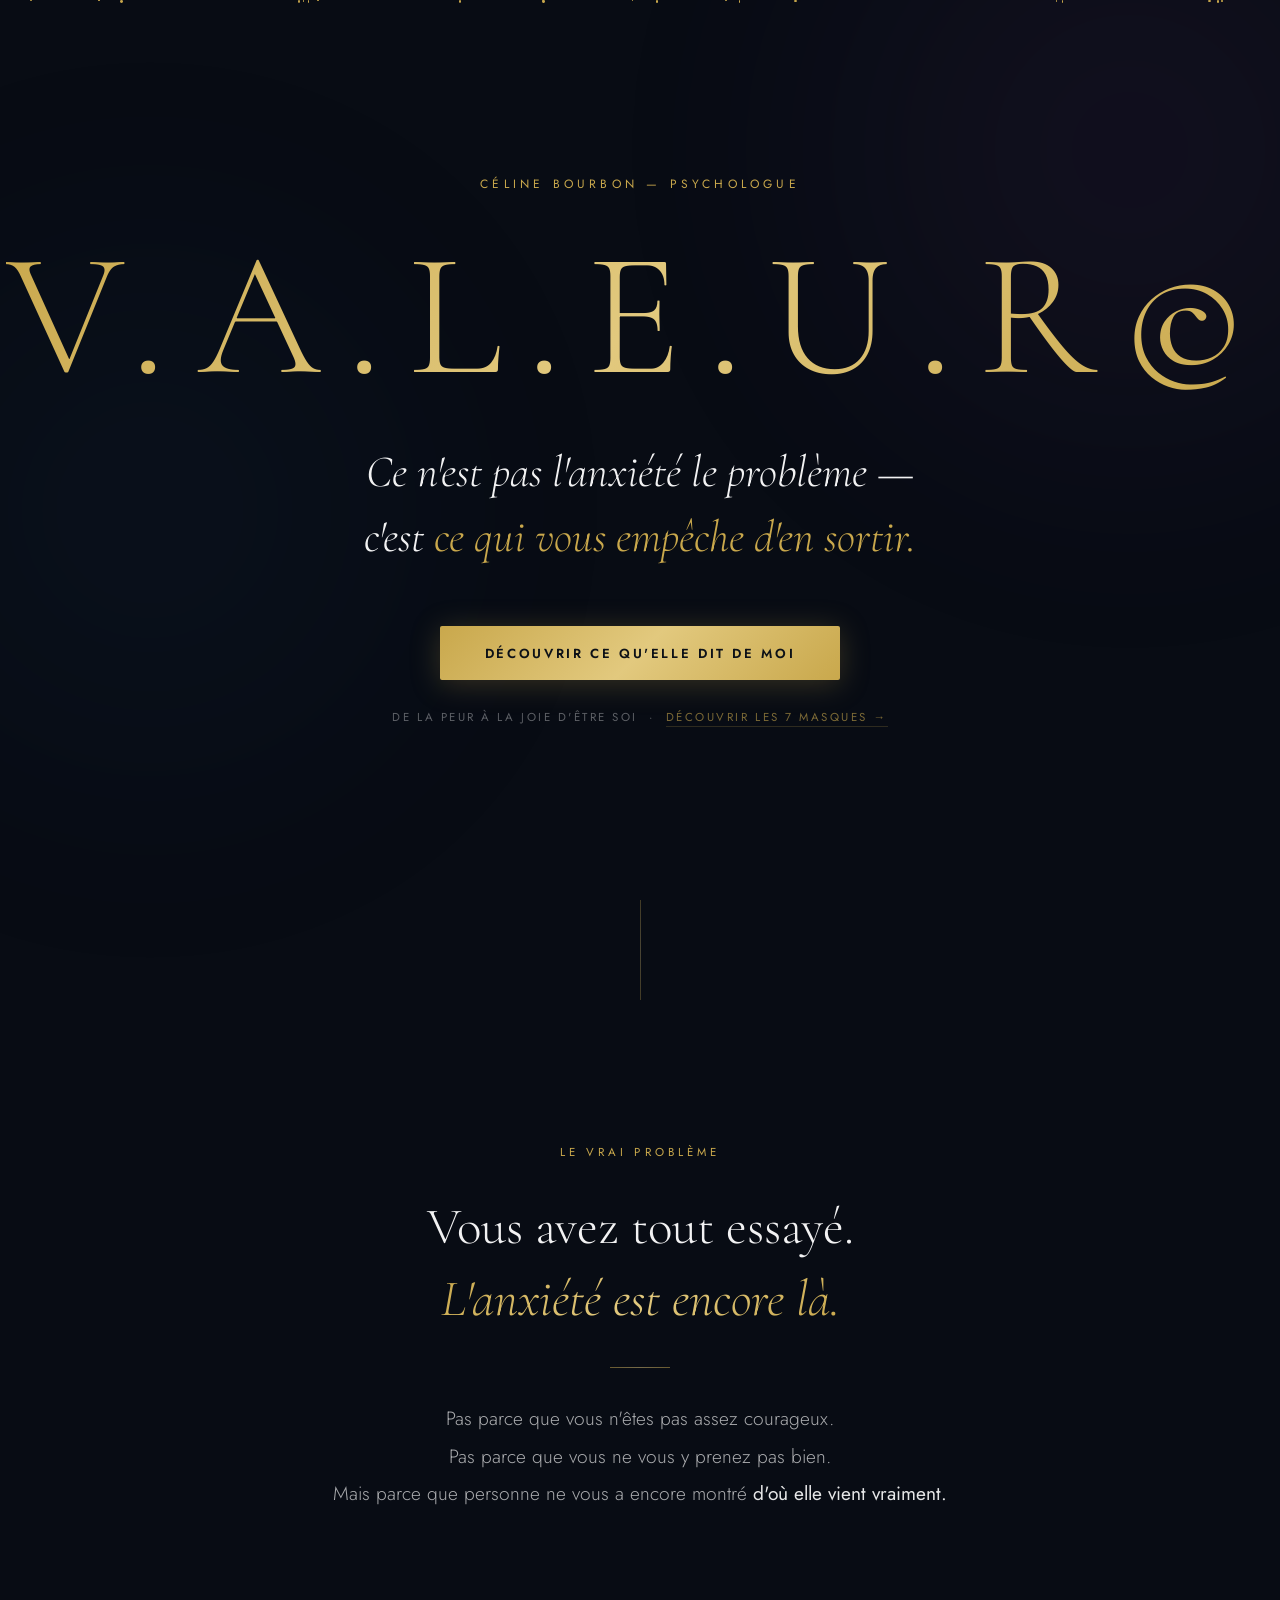
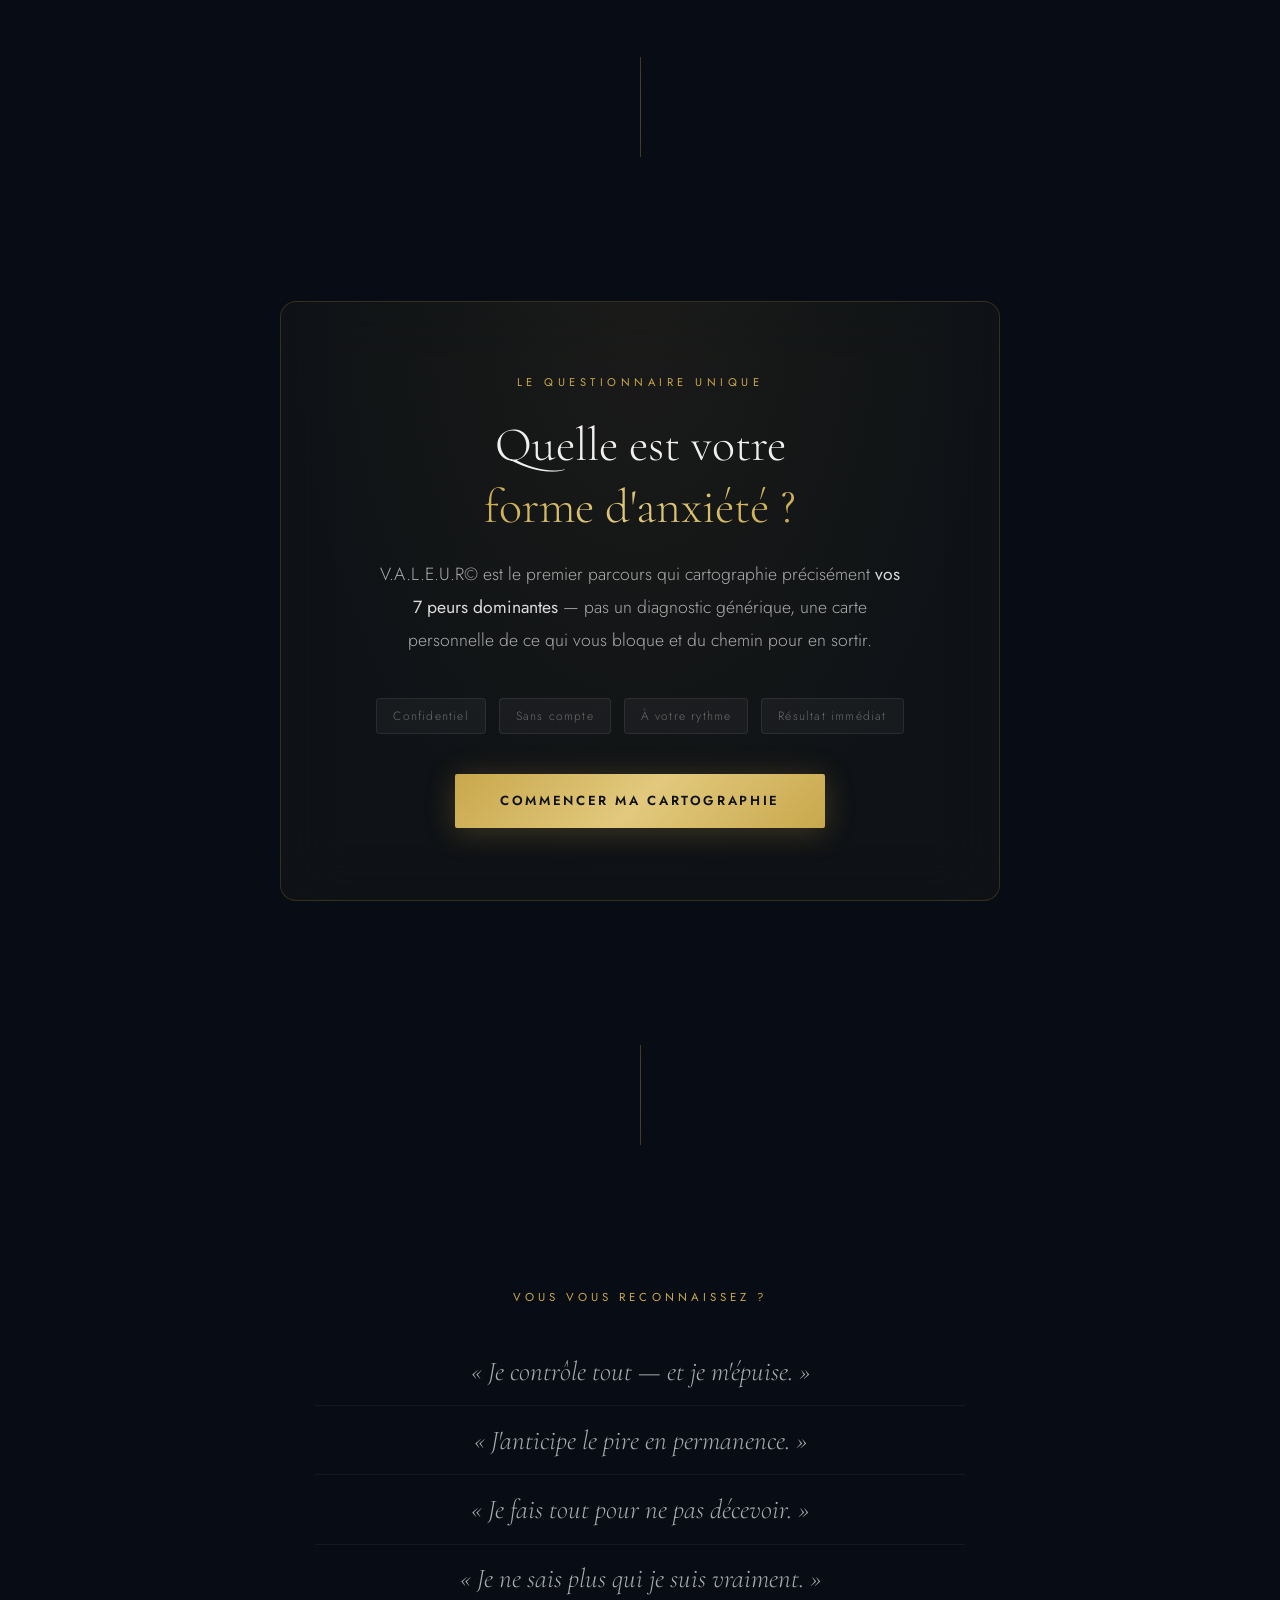
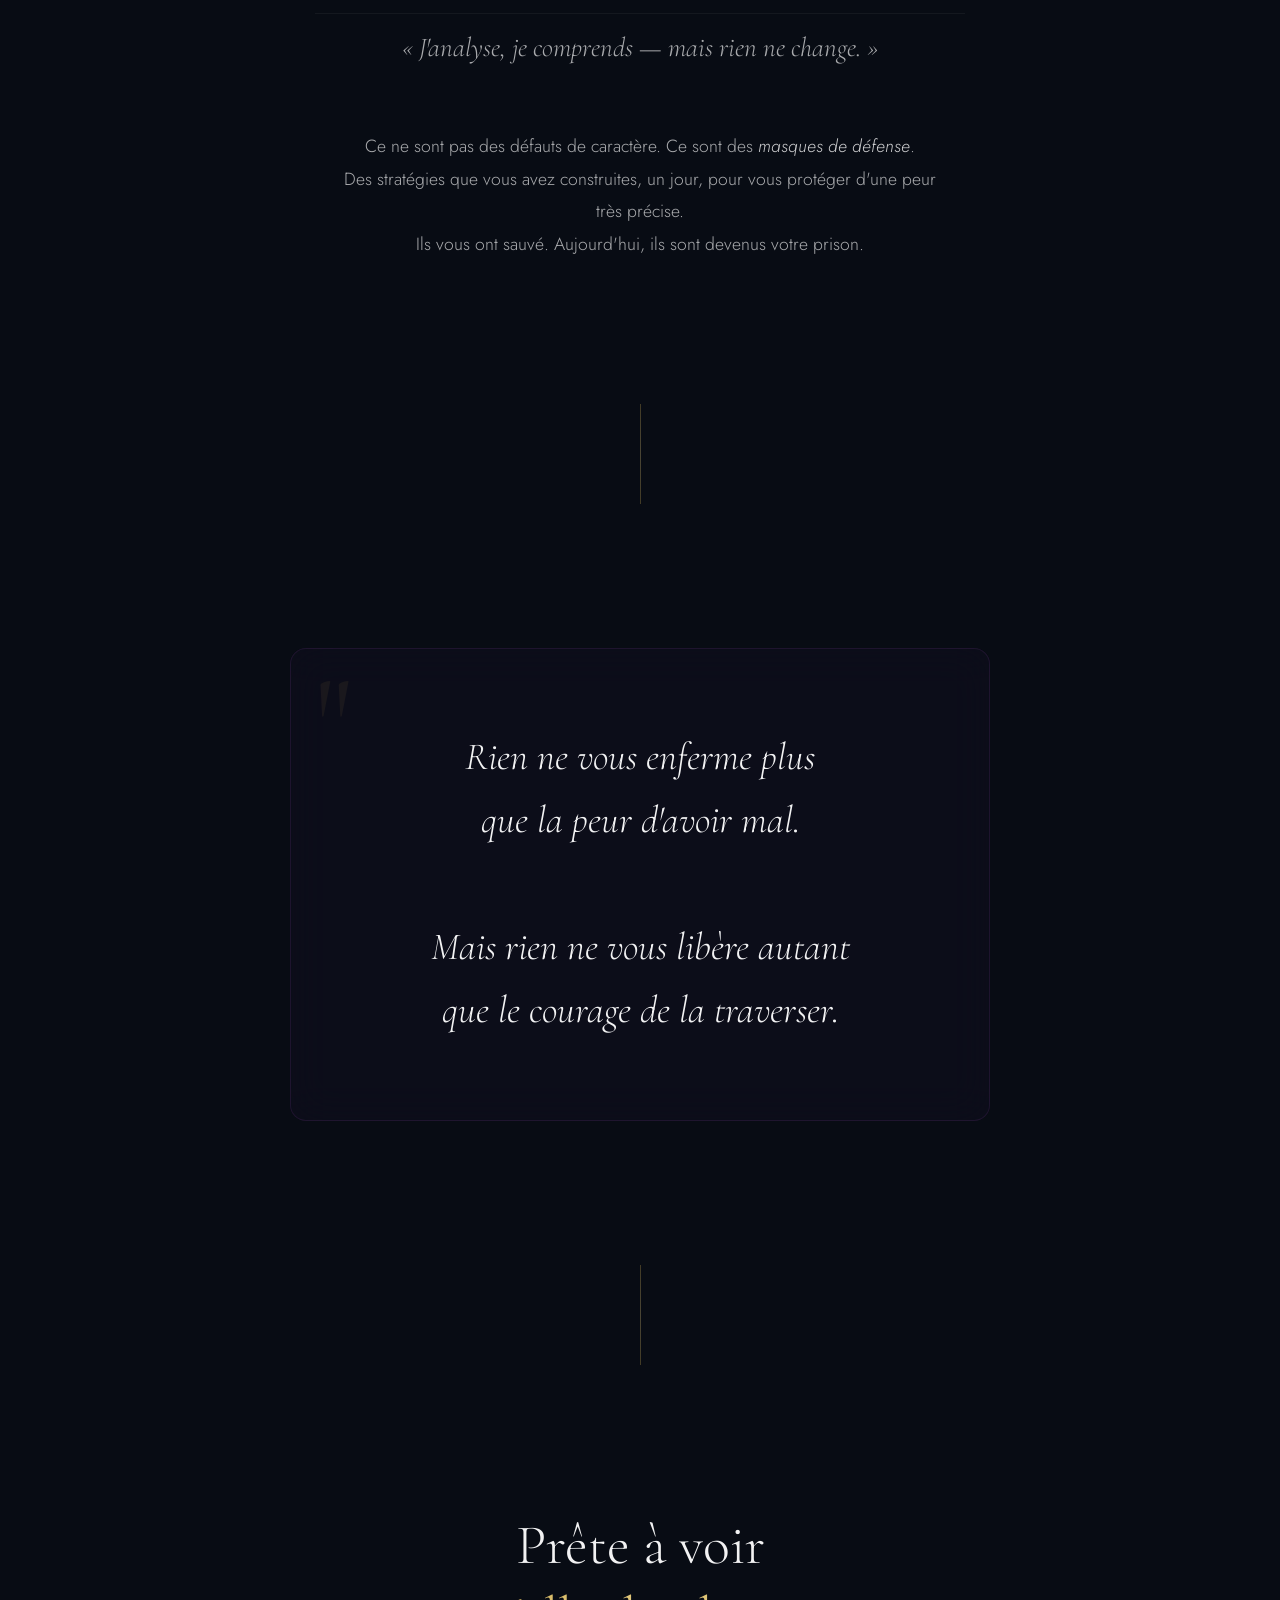
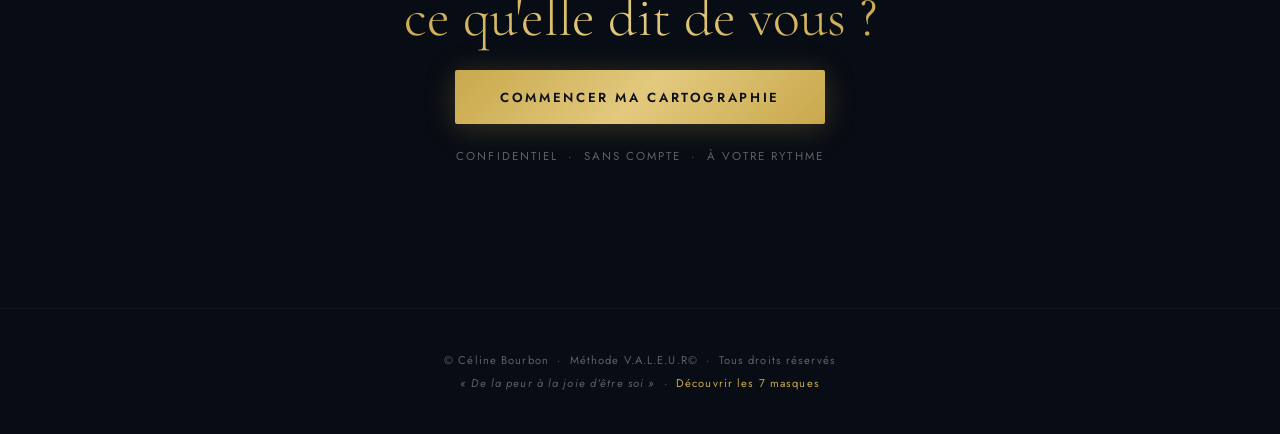
==== commit 14496efa: "Fix: label hero, phrase originelle, suppression lien Harmattan footer" ====
--- a/index.html
+++ b/index.html
@@ -156,12 +156,11 @@
 
   <!-- ═══ HERO ═══ -->
   <section class="hero">
-    <div class="hero-label">Céline Bourbon · Psychologue · Éd. L'Harmattan</div>
+    <div class="hero-label">Céline Bourbon — Psychologue</div>
     <div class="hero-name">V.A.L.E.U.R©</div>
     <p class="hero-line">
-      Et si votre anxiété<br>
-      n'était pas un problème —<br>
-      mais un <em style="color:var(--gold)">message</em> ?
+      Ce n'est pas l'anxiété le problème —<br>
+      c'est <em style="color:var(--gold)">ce qui vous empêche d'en sortir.</em>
     </p>
     <div class="hero-cta-wrap">
       <a href="questionnaire.html" class="btn-primary">Découvrir ce qu'elle dit de moi</a>
@@ -261,8 +260,7 @@
   <footer>
     © Céline Bourbon &nbsp;·&nbsp; Méthode V.A.L.E.U.R© &nbsp;·&nbsp; Tous droits réservés<br>
     <em>« De la peur à la joie d'être soi »</em> &nbsp;·&nbsp;
-    <a href="masques.html">Découvrir les 7 masques</a> &nbsp;·&nbsp;
-    <a href="https://www.editions-harmattan.fr" target="_blank" rel="noopener">Éditions L'Harmattan</a>
+    <a href="masques.html">Découvrir les 7 masques</a>
   </footer>
 
 </div>
@@ -285,4 +283,4 @@
   reveals.forEach(el=>obs.observe(el));
 </script>
 </body>
-</html>+</html>
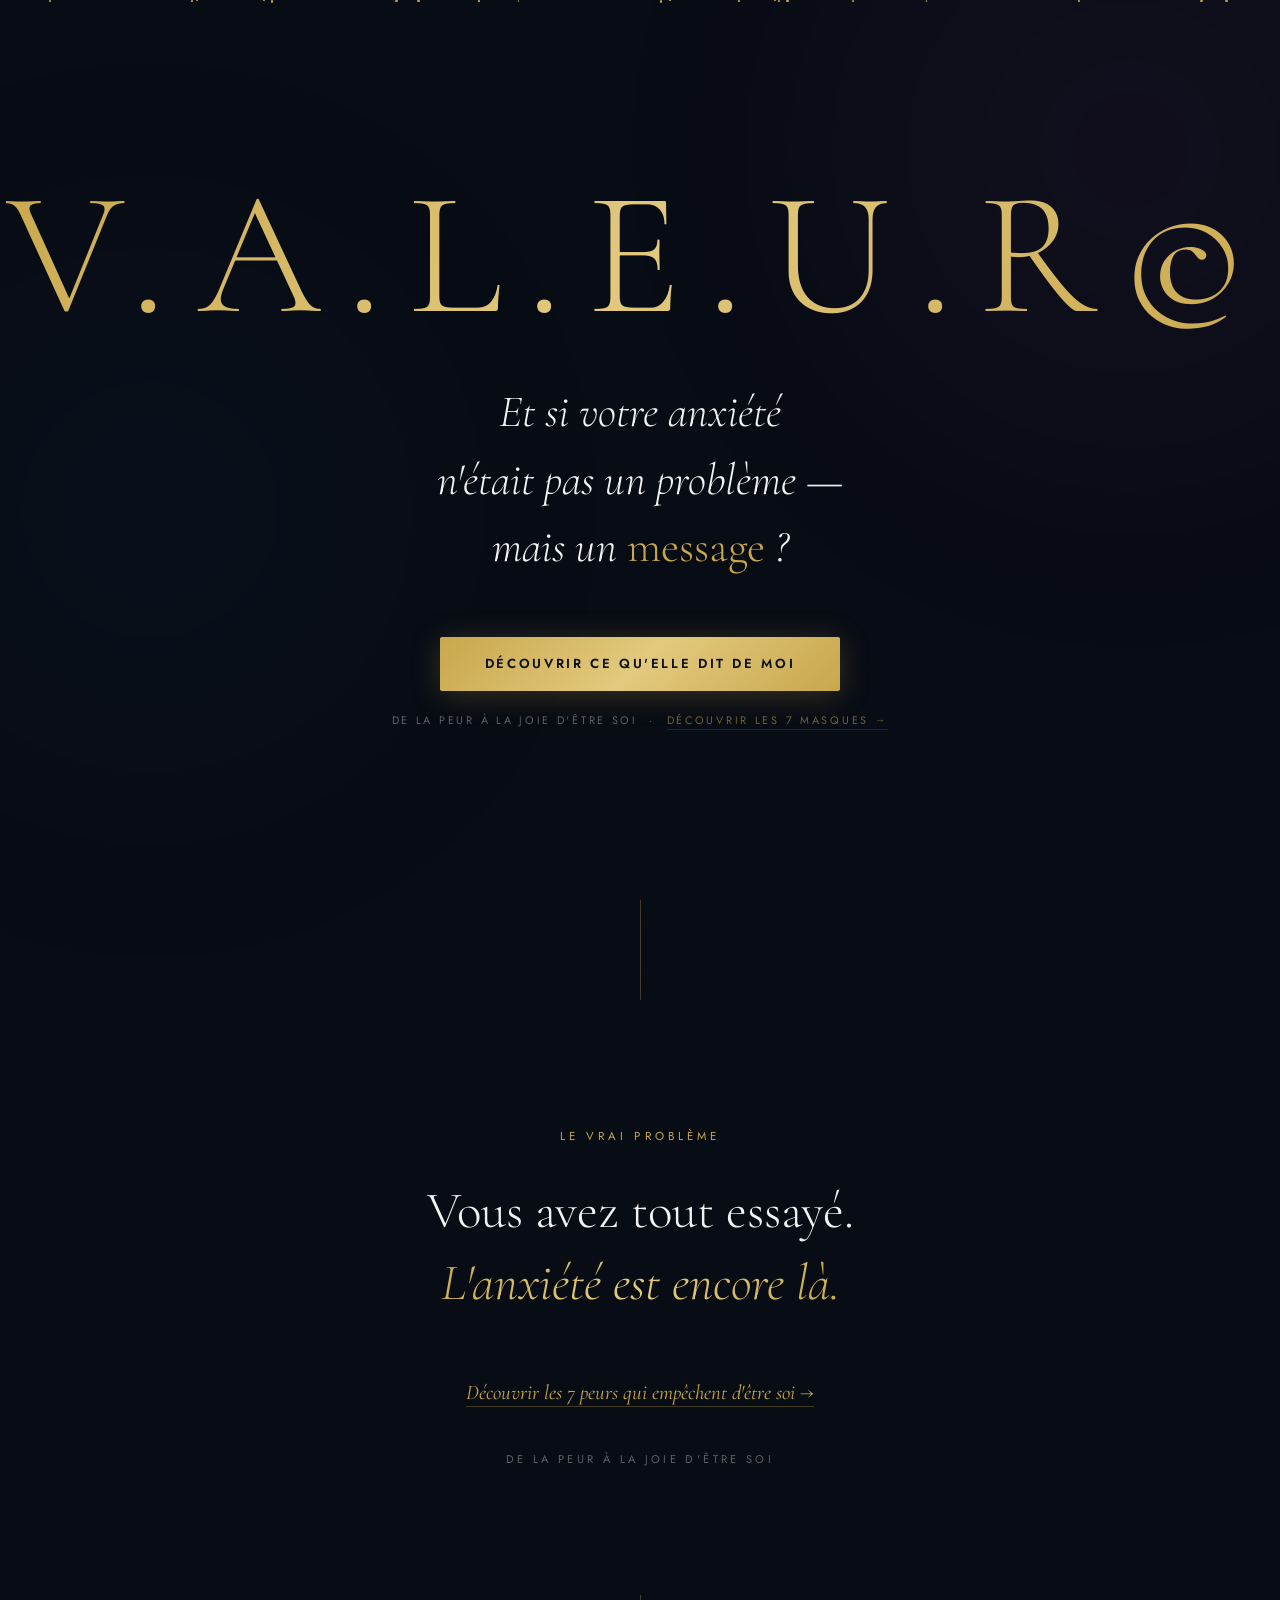
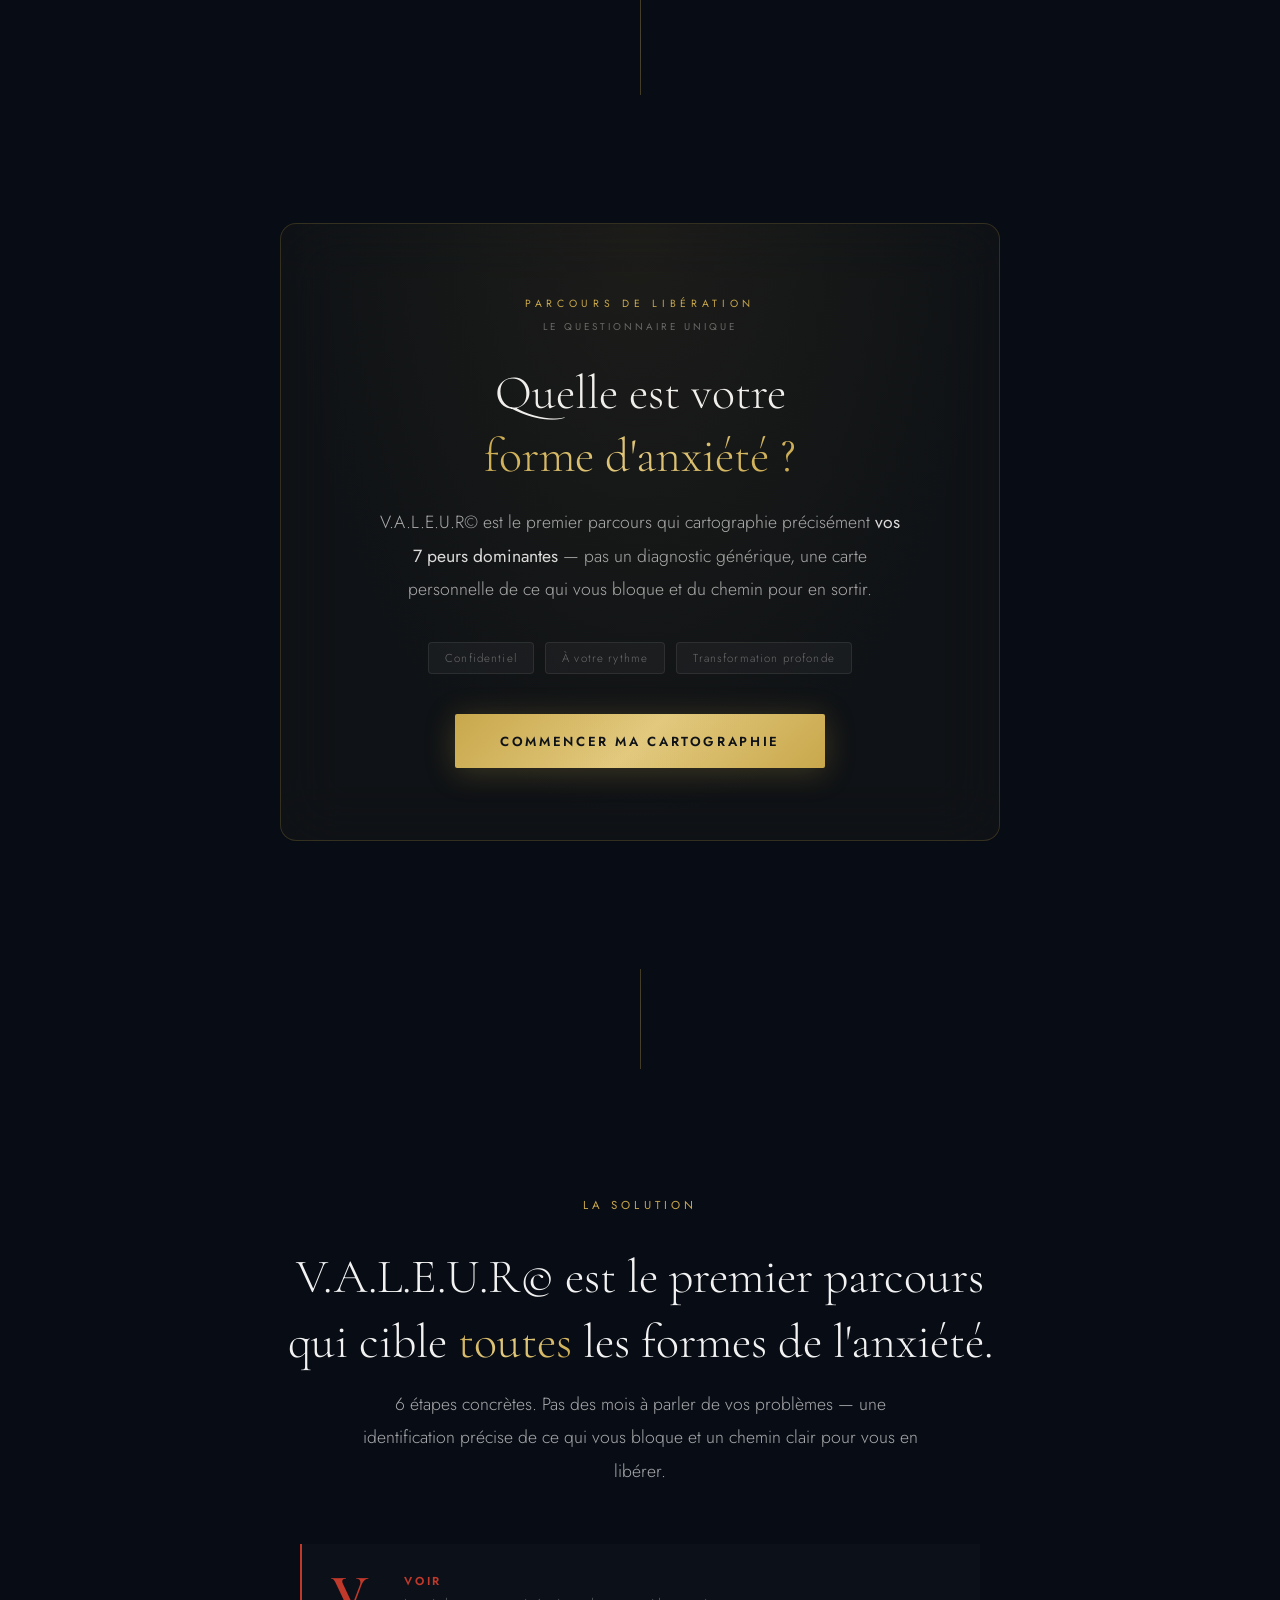
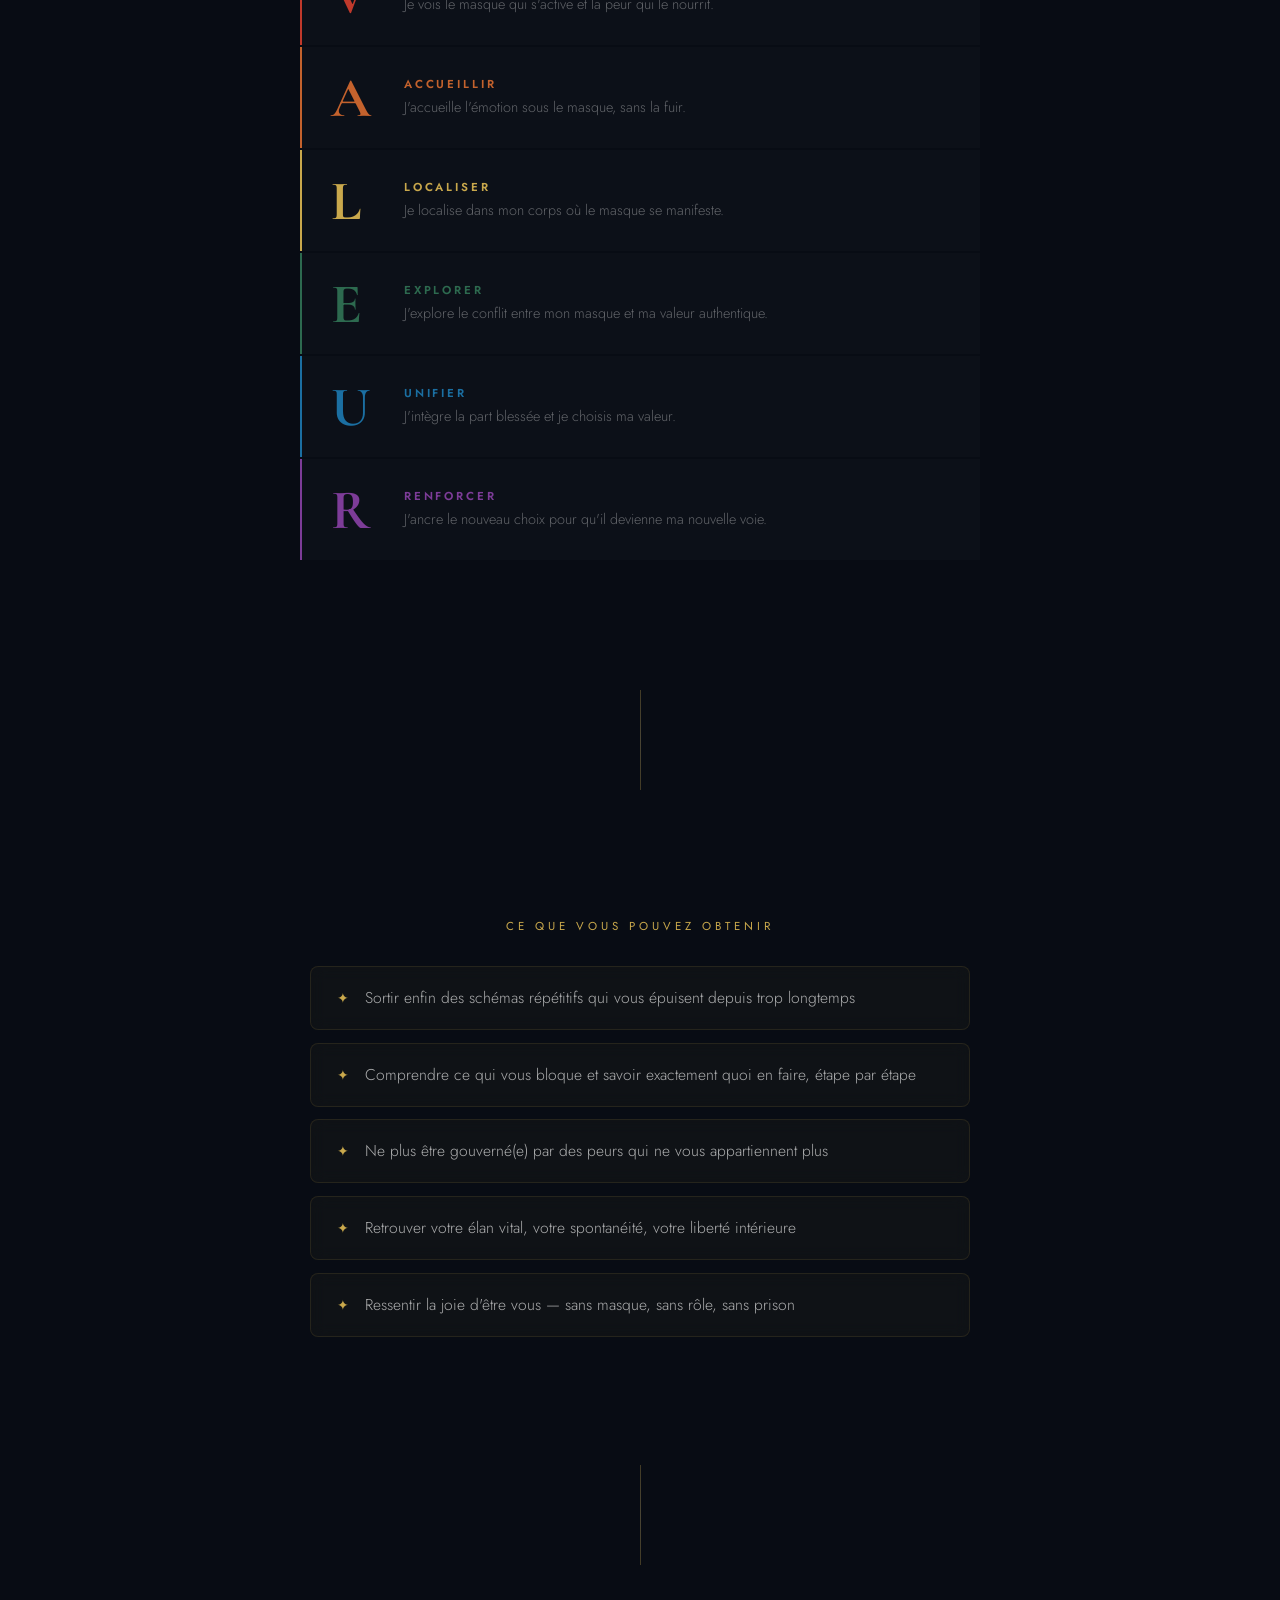
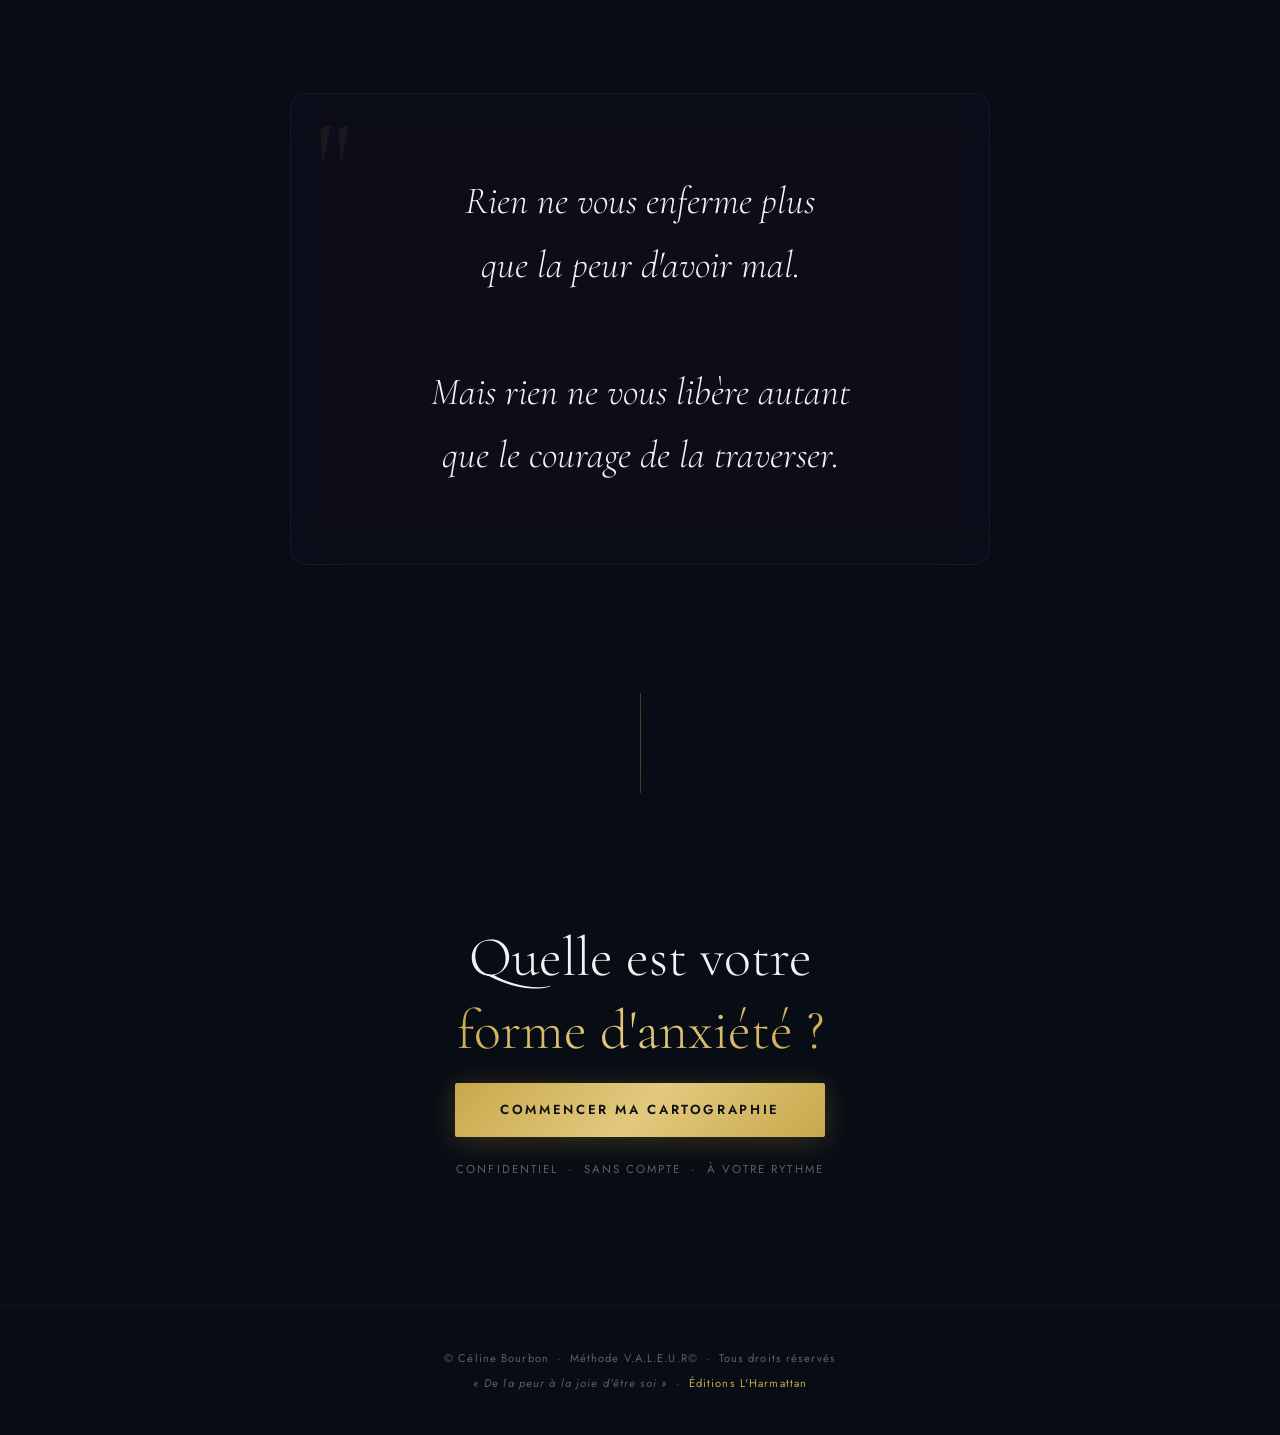
==== commit 9c31907f: "Landing page : structure définitive selon brief exact" ====
--- a/index.html
+++ b/index.html
@@ -16,7 +16,6 @@
     :root {
       --gold:#C9A84C; --gold-light:#e2c97e;
       --gold-gradient:linear-gradient(135deg,#C9A84C 0%,#e2c97e 50%,#C9A84C 100%);
-      --navy:#080c14; --navy2:#0d1320;
       --text-primary:rgba(255,255,255,0.95);
       --text-secondary:rgba(255,255,255,0.65);
       --text-muted:rgba(255,255,255,0.35);
@@ -43,16 +42,15 @@
     .divider { width:1px;height:clamp(50px,10vw,100px);background:var(--gold-gradient);margin:0 auto;opacity:0.3; }
     .divider-h { width:60px;height:1px;background:var(--gold-gradient);margin:2rem auto;opacity:0.5; }
 
-    section { max-width:900px;margin:0 auto;padding:clamp(5rem,12vw,9rem) clamp(1.5rem,5vw,3.5rem); }
+    section { max-width:900px;margin:0 auto;padding:clamp(4.5rem,10vw,8rem) clamp(1.5rem,5vw,3.5rem); }
+    .section-tag { font-size:0.72rem;letter-spacing:0.35em;text-transform:uppercase;color:var(--gold);margin-bottom:2rem; }
 
     /* ─── HERO ─── */
     .hero {
       min-height:100vh;display:flex;flex-direction:column;
       justify-content:center;align-items:center;
       text-align:center;padding:3rem clamp(1.5rem,5vw,3.5rem);
-      position:relative;
-    }
-    .hero-label { font-size:0.75rem;letter-spacing:0.35em;text-transform:uppercase;color:var(--gold);margin-bottom:2.5rem;animation:fadeIn 1s both; }
+    }
     .hero-name {
       font-family:'Cormorant Garamond',serif;
       font-size:clamp(4.5rem,14vw,11rem);
@@ -66,67 +64,69 @@
       font-family:'Cormorant Garamond',serif;
       font-size:clamp(1.4rem,4.5vw,2.8rem);
       font-weight:300;font-style:italic;
-      color:var(--text-primary);line-height:1.45;
+      color:var(--text-primary);line-height:1.5;
       margin-bottom:3.5rem;
       animation:fadeInUp 1s 0.3s both;
     }
-    .hero-cta-wrap { display:flex;flex-direction:column;align-items:center;gap:1rem;animation:fadeInUp 1s 0.5s both;margin-bottom:1.5rem; }
-    .hero-discover { font-size:0.72rem;letter-spacing:0.22em;text-transform:uppercase;color:var(--text-muted);margin-top:0.3rem;animation:fadeIn 1.2s 0.9s both; }
-    .hero-discover a { color:rgba(201,168,76,0.6);text-decoration:none;border-bottom:1px solid rgba(201,168,76,0.2);padding-bottom:1px;transition:color 0.3s; }
-    .hero-discover a:hover { color:var(--gold); }
+    .hero-line em { font-style:normal;color:var(--gold); }
+    .hero-cta-wrap { display:flex;flex-direction:column;align-items:center;gap:0.8rem;animation:fadeInUp 1s 0.5s both; }
+    .hero-sub { font-size:0.68rem;letter-spacing:0.25em;text-transform:uppercase;color:var(--text-muted);margin-top:0.5rem;animation:fadeIn 1.2s 0.9s both; }
+    .hero-sub a { color:rgba(201,168,76,0.55);text-decoration:none;border-bottom:1px solid rgba(201,168,76,0.18);padding-bottom:1px;transition:color 0.3s; }
+    .hero-sub a:hover { color:var(--gold); }
 
     /* ─── BOUTONS ─── */
-    .btn-primary {
-      display:inline-block;background:var(--gold-gradient);
-      color:#0d1117;font-family:'Jost',sans-serif;
-      font-size:0.82rem;font-weight:600;
-      letter-spacing:0.2em;text-transform:uppercase;
-      text-decoration:none;
-      padding:1.1rem 2.8rem;border-radius:2px;
-      transition:transform 0.3s,box-shadow 0.3s;
-      box-shadow:0 4px 30px rgba(201,168,76,0.25);
-    }
+    .btn-primary { display:inline-block;background:var(--gold-gradient);color:#0d1117;font-family:'Jost',sans-serif;font-size:0.82rem;font-weight:600;letter-spacing:0.2em;text-transform:uppercase;text-decoration:none;padding:1.1rem 2.8rem;border-radius:2px;transition:transform 0.3s,box-shadow 0.3s;box-shadow:0 4px 30px rgba(201,168,76,0.25); }
     .btn-primary:hover { transform:translateY(-2px);box-shadow:0 8px 40px rgba(201,168,76,0.4); }
 
     /* ─── MIROIR ─── */
     .miroir { text-align:center; }
-    .section-tag { font-size:0.72rem;letter-spacing:0.35em;text-transform:uppercase;color:var(--gold);margin-bottom:2rem; }
     .miroir-question { font-family:'Cormorant Garamond',serif;font-size:clamp(1.8rem,5.5vw,3.2rem);font-weight:300;color:var(--text-primary);line-height:1.4;margin-bottom:1.5rem; }
     .miroir-question em { font-style:italic;background:var(--gold-gradient);-webkit-background-clip:text;-webkit-text-fill-color:transparent;background-clip:text; }
-    .miroir-body { font-size:clamp(1rem,2.8vw,1.2rem);color:var(--text-secondary);line-height:1.95;font-weight:300;max-width:620px;margin:0 auto; }
-
-    /* ─── QUESTIONNAIRE CLOU ─── */
-    .questionnaire-section { text-align:center;position:relative; }
+    .miroir-link { display:inline-block;margin-top:2rem;font-family:'Cormorant Garamond',serif;font-size:clamp(1rem,2.8vw,1.3rem);font-style:italic;color:var(--text-secondary);line-height:1.7; }
+    .miroir-link a { color:var(--gold);text-decoration:none;border-bottom:1px solid rgba(201,168,76,0.3);padding-bottom:1px;transition:color 0.3s,border-color 0.3s; }
+    .miroir-link a:hover { color:var(--gold-light);border-color:var(--gold); }
+    .miroir-tagline { font-size:0.7rem;letter-spacing:0.3em;text-transform:uppercase;color:var(--text-muted);margin-top:2.5rem; }
+
+    /* ─── QUESTIONNAIRE ─── */
+    .questionnaire-section { text-align:center; }
     .questionnaire-glass {
       background:rgba(201,168,76,0.04);backdrop-filter:blur(30px);-webkit-backdrop-filter:blur(30px);
       border:1px solid rgba(201,168,76,0.2);border-radius:16px;
       padding:clamp(2.5rem,6vw,4.5rem);max-width:720px;margin:0 auto;
       position:relative;overflow:hidden;
     }
-    .questionnaire-glass::before { content:'';position:absolute;inset:0;background:radial-gradient(ellipse at 50% 0%,rgba(201,168,76,0.06) 0%,transparent 70%);pointer-events:none; }
-    .q-eyebrow { font-size:0.7rem;letter-spacing:0.4em;text-transform:uppercase;color:var(--gold);margin-bottom:1.5rem; }
+    .questionnaire-glass::before { content:'';position:absolute;inset:0;background:radial-gradient(ellipse at 50% 0%,rgba(201,168,76,0.07) 0%,transparent 70%);pointer-events:none; }
+    .q-eyebrow { font-size:0.65rem;letter-spacing:0.45em;text-transform:uppercase;color:var(--gold);margin-bottom:0.5rem; }
+    .q-supertag { font-size:0.62rem;letter-spacing:0.3em;text-transform:uppercase;color:var(--text-muted);margin-bottom:1.8rem; }
     .q-title { font-family:'Cormorant Garamond',serif;font-size:clamp(1.8rem,5vw,3rem);font-weight:300;line-height:1.3;color:var(--text-primary);margin-bottom:1.2rem; }
     .q-title span { background:var(--gold-gradient);-webkit-background-clip:text;-webkit-text-fill-color:transparent;background-clip:text; }
-    .q-body { font-size:clamp(0.95rem,2.5vw,1.1rem);color:var(--text-secondary);line-height:1.9;font-weight:300;margin-bottom:2.5rem;max-width:520px;margin-left:auto;margin-right:auto; }
-    .q-features { display:flex;flex-wrap:wrap;justify-content:center;gap:0.8rem;margin-bottom:2.5rem; }
-    .q-feature { background:rgba(255,255,255,0.04);border:1px solid rgba(255,255,255,0.08);border-radius:4px;padding:0.5rem 1rem;font-size:0.75rem;letter-spacing:0.1em;color:var(--text-muted);font-weight:300; }
-
-    /* ─── RECONNAISSANCE ─── */
-    .recognais { text-align:center; }
-    .recognais-list { list-style:none;padding:0;display:flex;flex-direction:column;gap:0;max-width:650px;margin:0 auto 3rem auto; }
-    .recognais-list li { font-family:'Cormorant Garamond',serif;font-size:clamp(1.2rem,3.5vw,1.7rem);font-style:italic;font-weight:300;color:var(--text-secondary);border-bottom:1px solid rgba(255,255,255,0.05);padding:1.1rem 0;transition:color 0.3s;cursor:default; }
-    .recognais-list li:last-child { border-bottom:none; }
-    .recognais-list li:hover { color:var(--text-primary); }
-    .recognais-note { font-size:clamp(0.95rem,2.5vw,1.1rem);color:var(--text-secondary);line-height:1.85;font-weight:300;max-width:620px;margin:0 auto; }
+    .q-body { font-size:clamp(0.95rem,2.5vw,1.1rem);color:var(--text-secondary);line-height:1.9;font-weight:300;margin-bottom:2.2rem;max-width:520px;margin-left:auto;margin-right:auto; }
+    .q-features { display:flex;flex-wrap:wrap;justify-content:center;gap:0.7rem;margin-bottom:2.5rem; }
+    .q-feature { background:rgba(255,255,255,0.04);border:1px solid rgba(255,255,255,0.08);border-radius:4px;padding:0.45rem 1rem;font-size:0.72rem;letter-spacing:0.1em;color:var(--text-muted);font-weight:300; }
+
+    /* ─── MÉTHODE ─── */
+    .methode-section { text-align:center; }
+    .methode-title { font-family:'Cormorant Garamond',serif;font-size:clamp(1.8rem,5vw,3rem);font-weight:300;color:var(--text-primary);line-height:1.35;margin-bottom:0.8rem; }
+    .methode-title span { background:var(--gold-gradient);-webkit-background-clip:text;-webkit-text-fill-color:transparent;background-clip:text; }
+    .methode-sub { font-size:clamp(0.95rem,2.5vw,1.1rem);color:var(--text-secondary);font-weight:300;max-width:580px;margin:0 auto 3.5rem;line-height:1.9; }
+    .steps-list { display:flex;flex-direction:column;max-width:680px;margin:0 auto; }
+    .step-item { display:flex;align-items:center;gap:clamp(16px,3vw,28px);padding:clamp(1rem,2.5vh,1.5rem) clamp(1rem,2.5vw,1.8rem);border-left:2px solid currentColor;background:rgba(255,255,255,0.02);margin-bottom:2px;text-align:left;transition:background 0.3s; }
+    .step-item:hover { background:rgba(255,255,255,0.04); }
+    .step-letter { font-family:'Cormorant Garamond',serif;font-size:clamp(2rem,5vw,3.5rem);font-weight:700;line-height:1;min-width:clamp(28px,4vw,45px); }
+    .step-title { font-family:'Jost',sans-serif;font-size:0.72rem;font-weight:600;letter-spacing:0.25em;text-transform:uppercase;margin-bottom:4px; }
+    .step-desc { font-family:'Jost',sans-serif;font-size:clamp(0.8rem,1.8vw,0.9rem);font-weight:300;color:var(--text-muted);line-height:1.6; }
+
+    /* ─── RÉSULTATS ─── */
+    .results-section { text-align:center; }
+    .results-list { display:flex;flex-direction:column;gap:0.8rem;max-width:660px;margin:0 auto; }
+    .result-item { display:flex;align-items:flex-start;gap:1rem;padding:clamp(0.9rem,2vh,1.3rem) clamp(1rem,2.5vw,1.6rem);border-radius:8px;background:rgba(201,168,76,0.04);border:1px solid rgba(201,168,76,0.12);text-align:left;backdrop-filter:blur(8px);transition:border-color 0.3s; }
+    .result-item:hover { border-color:rgba(201,168,76,0.3); }
+    .result-icon { color:var(--gold);font-size:0.9rem;padding-top:3px;flex-shrink:0; }
+    .result-text { font-size:clamp(0.85rem,2vw,0.98rem);font-weight:300;color:var(--text-secondary);line-height:1.65; }
 
     /* ─── CITATION ─── */
     .citation-section { text-align:center; }
-    .citation-glass {
-      background:rgba(108,52,131,0.05);backdrop-filter:blur(20px);-webkit-backdrop-filter:blur(20px);
-      border:1px solid rgba(108,52,131,0.2);border-radius:16px;
-      padding:clamp(3rem,6vw,5rem) clamp(2rem,5vw,4rem);
-      max-width:700px;margin:0 auto;position:relative;
-    }
+    .citation-glass { background:rgba(108,52,131,0.05);backdrop-filter:blur(20px);-webkit-backdrop-filter:blur(20px);border:1px solid rgba(108,52,131,0.2);border-radius:16px;padding:clamp(3rem,6vw,5rem) clamp(2rem,5vw,4rem);max-width:700px;margin:0 auto;position:relative; }
     .citation-glass::before { content:'"';position:absolute;top:10px;left:24px;font-family:'Cormorant Garamond',serif;font-size:8rem;color:var(--gold);opacity:0.07;line-height:1;pointer-events:none; }
     .citation-text { font-family:'Cormorant Garamond',serif;font-size:clamp(1.4rem,4vw,2.4rem);font-weight:300;font-style:italic;line-height:1.65;color:var(--text-primary); }
 
@@ -137,8 +137,9 @@
     .cta-note { font-size:0.72rem;letter-spacing:0.18em;text-transform:uppercase;color:var(--text-muted);margin-top:1.5rem; }
 
     /* ─── FOOTER ─── */
-    footer { text-align:center;padding:2.5rem 1rem;font-size:0.7rem;letter-spacing:0.1em;color:var(--text-muted);border-top:1px solid rgba(255,255,255,0.04);line-height:2; }
+    footer { text-align:center;padding:2.5rem 1rem;font-size:0.7rem;letter-spacing:0.1em;color:var(--text-muted);border-top:1px solid rgba(255,255,255,0.04);line-height:2.2; }
     footer a { color:var(--gold);text-decoration:none; }
+    footer a:hover { opacity:0.75; }
 
     @media (max-width:480px) {
       .btn-primary { width:100%;max-width:300px;text-align:center; }
@@ -156,19 +157,19 @@
 
   <!-- ═══ HERO ═══ -->
   <section class="hero">
-    <div class="hero-label">Céline Bourbon — Psychologue</div>
     <div class="hero-name">V.A.L.E.U.R©</div>
     <p class="hero-line">
-      Ce n'est pas l'anxiété le problème —<br>
-      c'est <em style="color:var(--gold)">ce qui vous empêche d'en sortir.</em>
+      Et si votre anxiété<br>
+      n'était pas un problème —<br>
+      mais un <em>message</em>&nbsp;?
     </p>
     <div class="hero-cta-wrap">
       <a href="questionnaire.html" class="btn-primary">Découvrir ce qu'elle dit de moi</a>
-    </div>
-    <p class="hero-discover">
-      De la peur à la joie d'être soi &nbsp;·&nbsp;
-      <a href="masques.html">Découvrir les 7 masques →</a>
-    </p>
+      <p class="hero-sub">
+        De la peur à la joie d'être soi &nbsp;·&nbsp;
+        <a href="masques.html">Découvrir les 7 masques →</a>
+      </p>
+    </div>
   </section>
 
   <div class="divider"></div>
@@ -180,20 +181,19 @@
       Vous avez tout essayé.<br>
       <em>L'anxiété est encore là.</em>
     </p>
-    <div class="divider-h"></div>
-    <p class="miroir-body">
-      Pas parce que vous n'êtes pas assez courageux.<br>
-      Pas parce que vous ne vous y prenez pas bien.<br>
-      Mais parce que personne ne vous a encore montré <strong style="color:rgba(255,255,255,0.9);font-weight:400">d'où elle vient vraiment.</strong>
+    <p class="miroir-link">
+      <a href="masques.html">Découvrir les 7 peurs qui empêchent d'être soi →</a>
     </p>
-  </section>
-
-  <div class="divider"></div>
-
-  <!-- ═══ QUESTIONNAIRE CLOU ═══ -->
+    <p class="miroir-tagline">De la peur à la joie d'être soi</p>
+  </section>
+
+  <div class="divider"></div>
+
+  <!-- ═══ QUESTIONNAIRE ═══ -->
   <section class="questionnaire-section reveal">
     <div class="questionnaire-glass">
-      <p class="q-eyebrow">Le questionnaire unique</p>
+      <p class="q-eyebrow">Parcours de libération</p>
+      <p class="q-supertag">Le questionnaire unique</p>
       <h2 class="q-title">
         Quelle est votre<br>
         <span>forme d'anxiété ?</span>
@@ -206,9 +206,8 @@
       </p>
       <div class="q-features">
         <span class="q-feature">Confidentiel</span>
-        <span class="q-feature">Sans compte</span>
         <span class="q-feature">À votre rythme</span>
-        <span class="q-feature">Résultat immédiat</span>
+        <span class="q-feature">Transformation profonde</span>
       </div>
       <a href="questionnaire.html" class="btn-primary">Commencer ma cartographie</a>
     </div>
@@ -216,21 +215,58 @@
 
   <div class="divider"></div>
 
-  <!-- ═══ RECONNAISSANCE ═══ -->
-  <section class="recognais reveal">
-    <p class="section-tag">Vous vous reconnaissez ?</p>
-    <ul class="recognais-list">
-      <li>« Je contrôle tout — et je m'épuise. »</li>
-      <li>« J'anticipe le pire en permanence. »</li>
-      <li>« Je fais tout pour ne pas décevoir. »</li>
-      <li>« Je ne sais plus qui je suis vraiment. »</li>
-      <li>« J'analyse, je comprends — mais rien ne change. »</li>
-    </ul>
-    <p class="recognais-note">
-      Ce ne sont pas des défauts de caractère. Ce sont des <em style="font-style:italic;color:rgba(255,255,255,0.8)">masques de défense</em>.<br>
-      Des stratégies que vous avez construites, un jour, pour vous protéger d'une peur très précise.<br>
-      Ils vous ont sauvé. Aujourd'hui, ils sont devenus votre prison.
+  <!-- ═══ MÉTHODE ═══ -->
+  <section class="methode-section reveal">
+    <p class="section-tag">La solution</p>
+    <h2 class="methode-title">
+      V.A.L.E.U.R© est le premier parcours<br>
+      qui cible <span>toutes</span> les formes de l'anxiété.
+    </h2>
+    <p class="methode-sub">
+      6 étapes concrètes. Pas des mois à parler de vos problèmes —
+      une identification précise de ce qui vous bloque
+      et un chemin clair pour vous en libérer.
     </p>
+    <div class="steps-list">
+      <div class="step-item" style="color:#c0392b;border-color:#c0392b">
+        <div class="step-letter" style="color:#c0392b">V</div>
+        <div><div class="step-title" style="color:#c0392b">Voir</div><div class="step-desc">Je vois le masque qui s'active et la peur qui le nourrit.</div></div>
+      </div>
+      <div class="step-item" style="color:#c4622d;border-color:#c4622d">
+        <div class="step-letter" style="color:#c4622d">A</div>
+        <div><div class="step-title" style="color:#c4622d">Accueillir</div><div class="step-desc">J'accueille l'émotion sous le masque, sans la fuir.</div></div>
+      </div>
+      <div class="step-item" style="color:#c9a84c;border-color:#c9a84c">
+        <div class="step-letter" style="color:#c9a84c">L</div>
+        <div><div class="step-title" style="color:#c9a84c">Localiser</div><div class="step-desc">Je localise dans mon corps où le masque se manifeste.</div></div>
+      </div>
+      <div class="step-item" style="color:#2d6a4f;border-color:#2d6a4f">
+        <div class="step-letter" style="color:#2d6a4f">E</div>
+        <div><div class="step-title" style="color:#2d6a4f">Explorer</div><div class="step-desc">J'explore le conflit entre mon masque et ma valeur authentique.</div></div>
+      </div>
+      <div class="step-item" style="color:#1b6fa2;border-color:#1b6fa2">
+        <div class="step-letter" style="color:#1b6fa2">U</div>
+        <div><div class="step-title" style="color:#1b6fa2">Unifier</div><div class="step-desc">J'intègre la part blessée et je choisis ma valeur.</div></div>
+      </div>
+      <div class="step-item" style="color:#7d3c98;border-color:#7d3c98">
+        <div class="step-letter" style="color:#7d3c98">R</div>
+        <div><div class="step-title" style="color:#7d3c98">Renforcer</div><div class="step-desc">J'ancre le nouveau choix pour qu'il devienne ma nouvelle voie.</div></div>
+      </div>
+    </div>
+  </section>
+
+  <div class="divider"></div>
+
+  <!-- ═══ RÉSULTATS ═══ -->
+  <section class="results-section reveal">
+    <p class="section-tag">Ce que vous pouvez obtenir</p>
+    <div class="results-list">
+      <div class="result-item"><div class="result-icon">✦</div><div class="result-text">Sortir enfin des schémas répétitifs qui vous épuisent depuis trop longtemps</div></div>
+      <div class="result-item"><div class="result-icon">✦</div><div class="result-text">Comprendre ce qui vous bloque et savoir exactement quoi en faire, étape par étape</div></div>
+      <div class="result-item"><div class="result-icon">✦</div><div class="result-text">Ne plus être gouverné(e) par des peurs qui ne vous appartiennent plus</div></div>
+      <div class="result-item"><div class="result-icon">✦</div><div class="result-text">Retrouver votre élan vital, votre spontanéité, votre liberté intérieure</div></div>
+      <div class="result-item"><div class="result-icon">✦</div><div class="result-text">Ressentir la joie d'être vous — sans masque, sans rôle, sans prison</div></div>
+    </div>
   </section>
 
   <div class="divider"></div>
@@ -250,8 +286,8 @@
   <!-- ═══ CTA FINAL ═══ -->
   <section class="cta-final reveal">
     <h2 class="cta-title">
-      Prête à voir<br>
-      <span>ce qu'elle dit de vous ?</span>
+      Quelle est votre<br>
+      <span>forme d'anxiété ?</span>
     </h2>
     <a href="questionnaire.html" class="btn-primary">Commencer ma cartographie</a>
     <p class="cta-note">Confidentiel &nbsp;·&nbsp; Sans compte &nbsp;·&nbsp; À votre rythme</p>
@@ -260,7 +296,7 @@
   <footer>
     © Céline Bourbon &nbsp;·&nbsp; Méthode V.A.L.E.U.R© &nbsp;·&nbsp; Tous droits réservés<br>
     <em>« De la peur à la joie d'être soi »</em> &nbsp;·&nbsp;
-    <a href="masques.html">Découvrir les 7 masques</a>
+    <a href="https://www.editions-harmattan.fr" target="_blank" rel="noopener">Éditions L'Harmattan</a>
   </footer>
 
 </div>
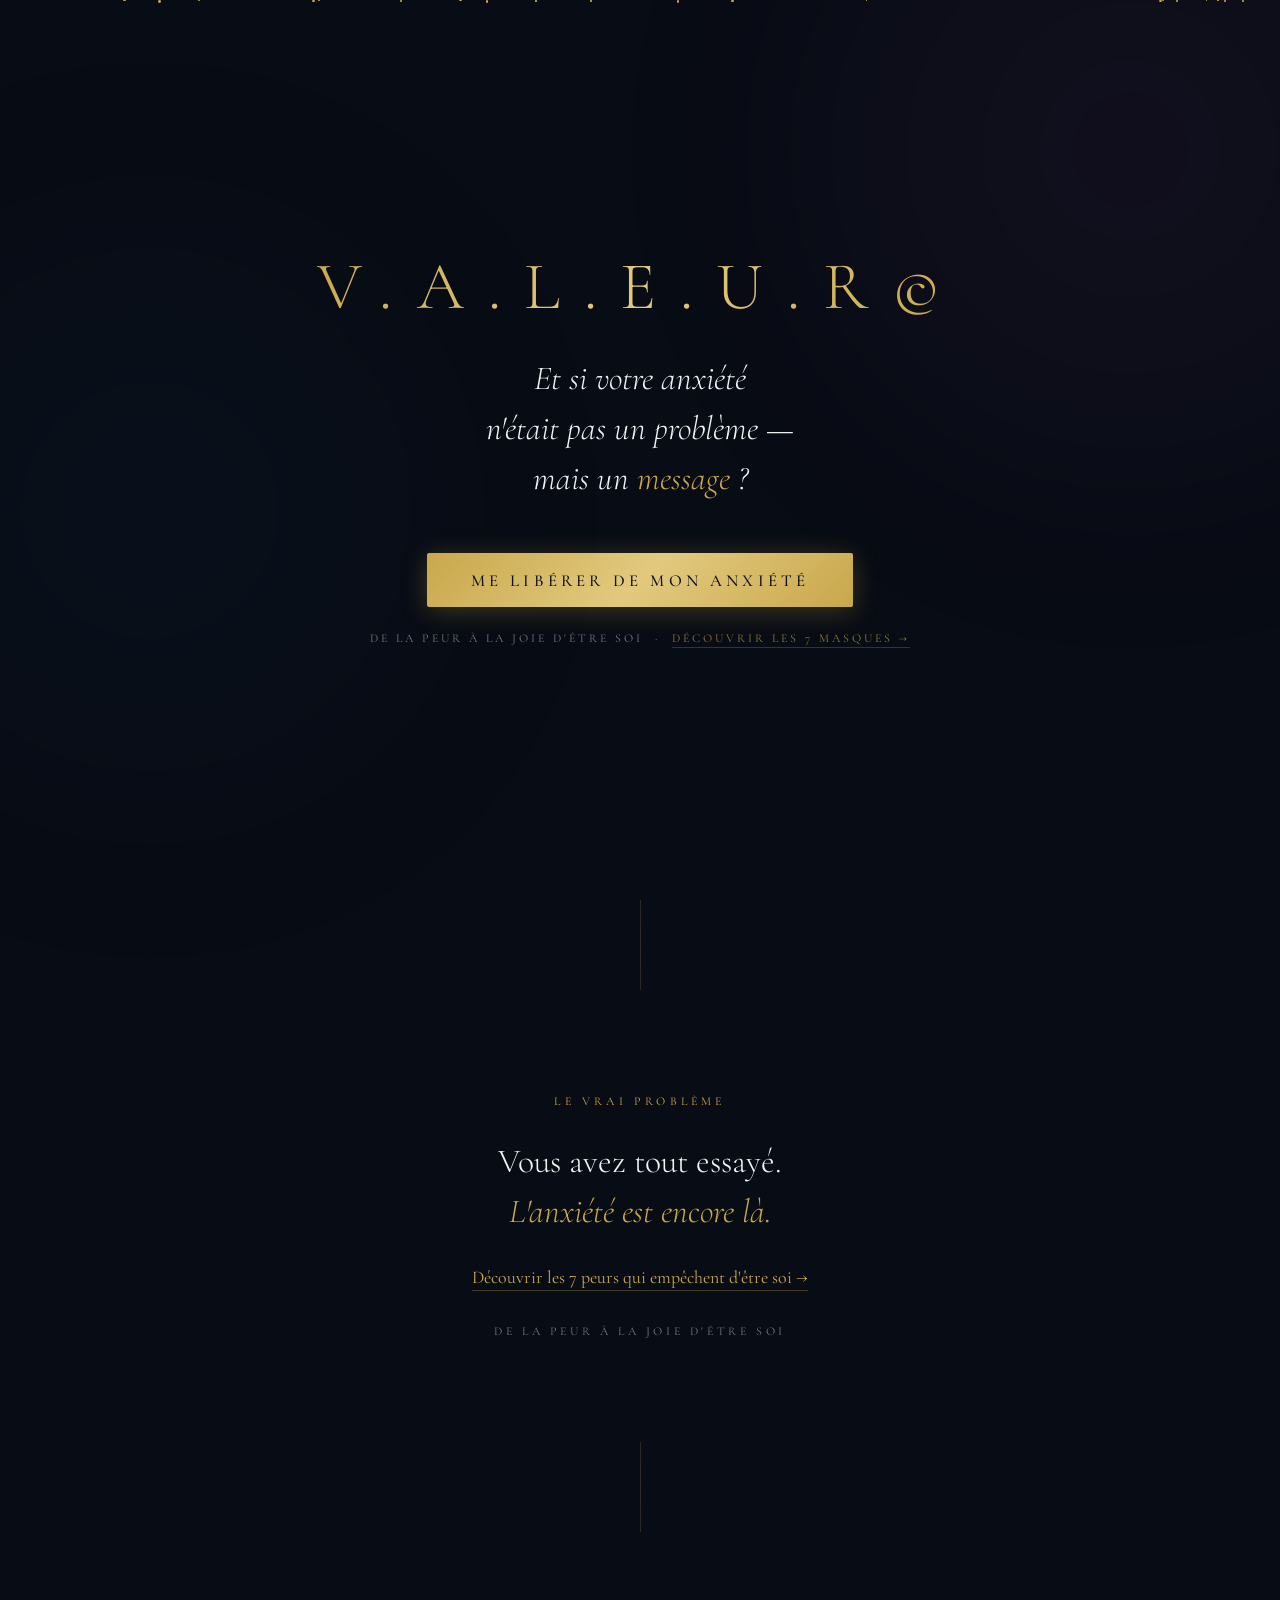
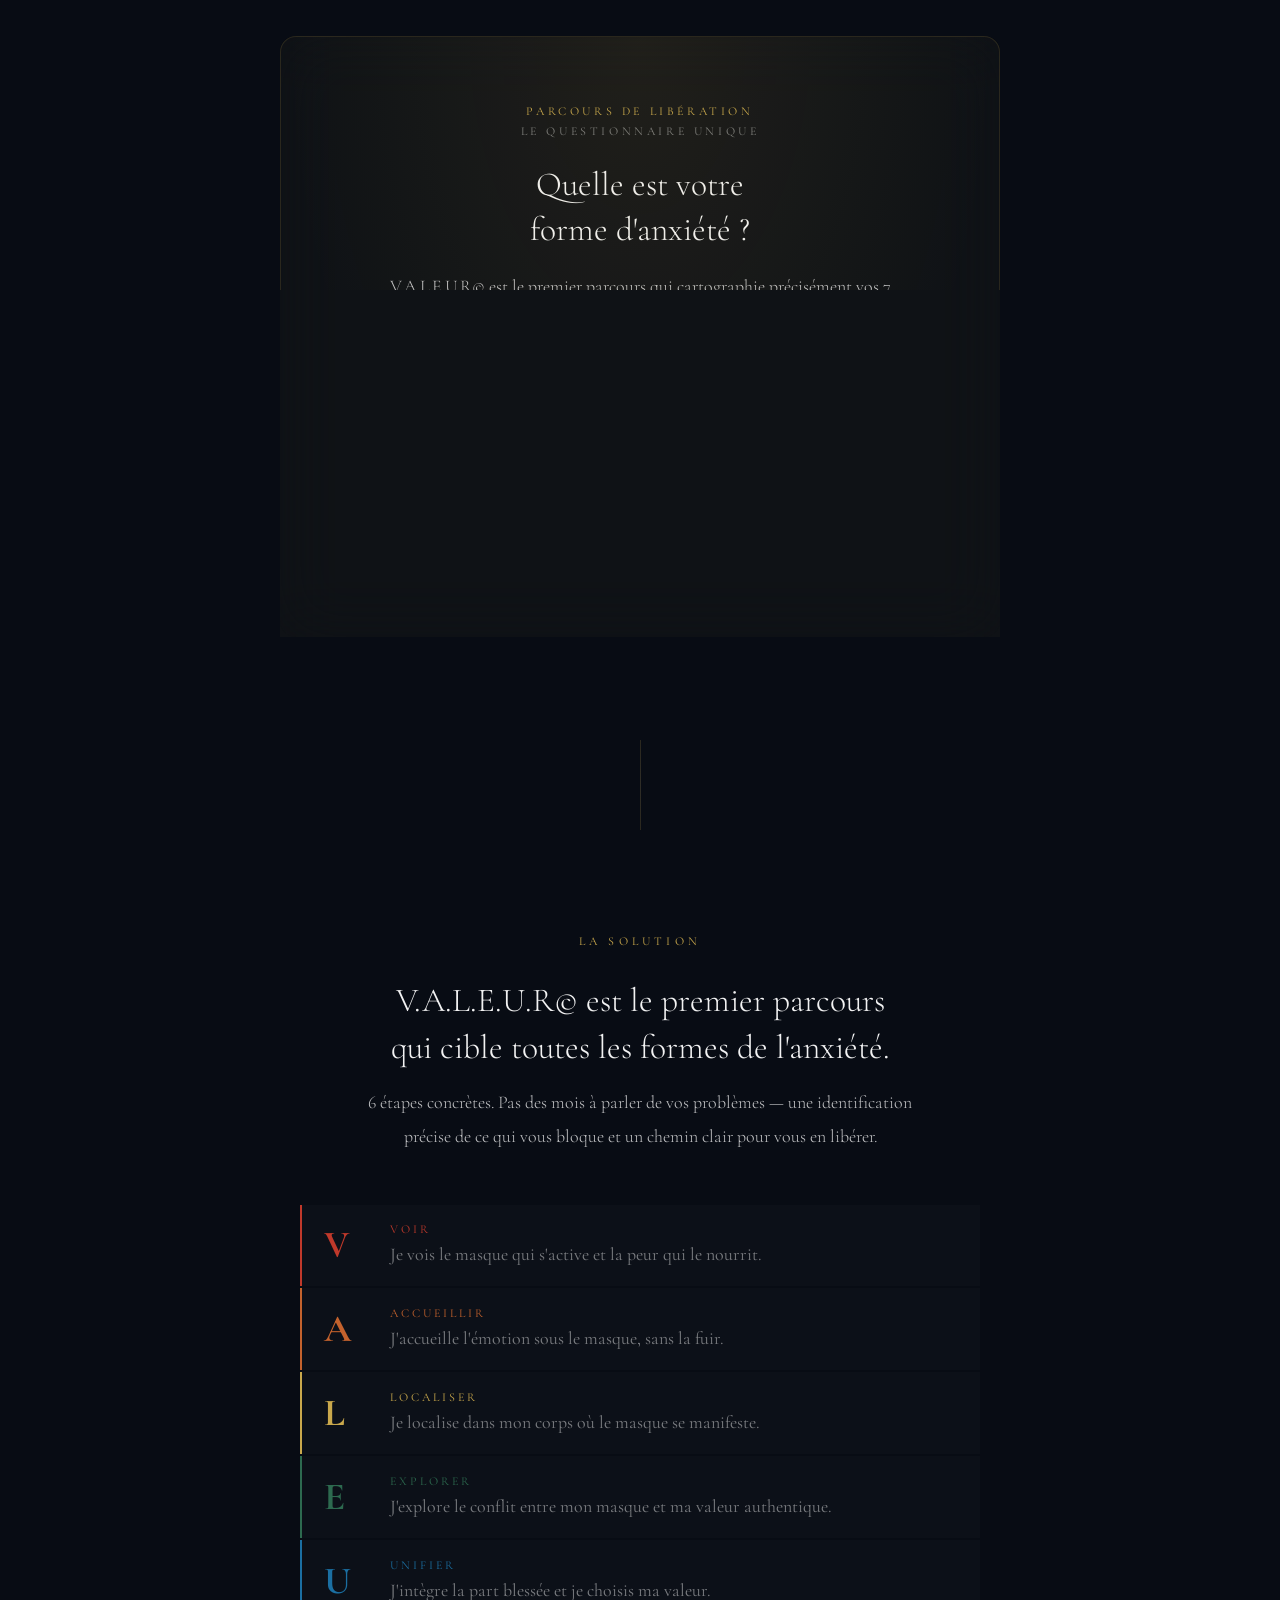
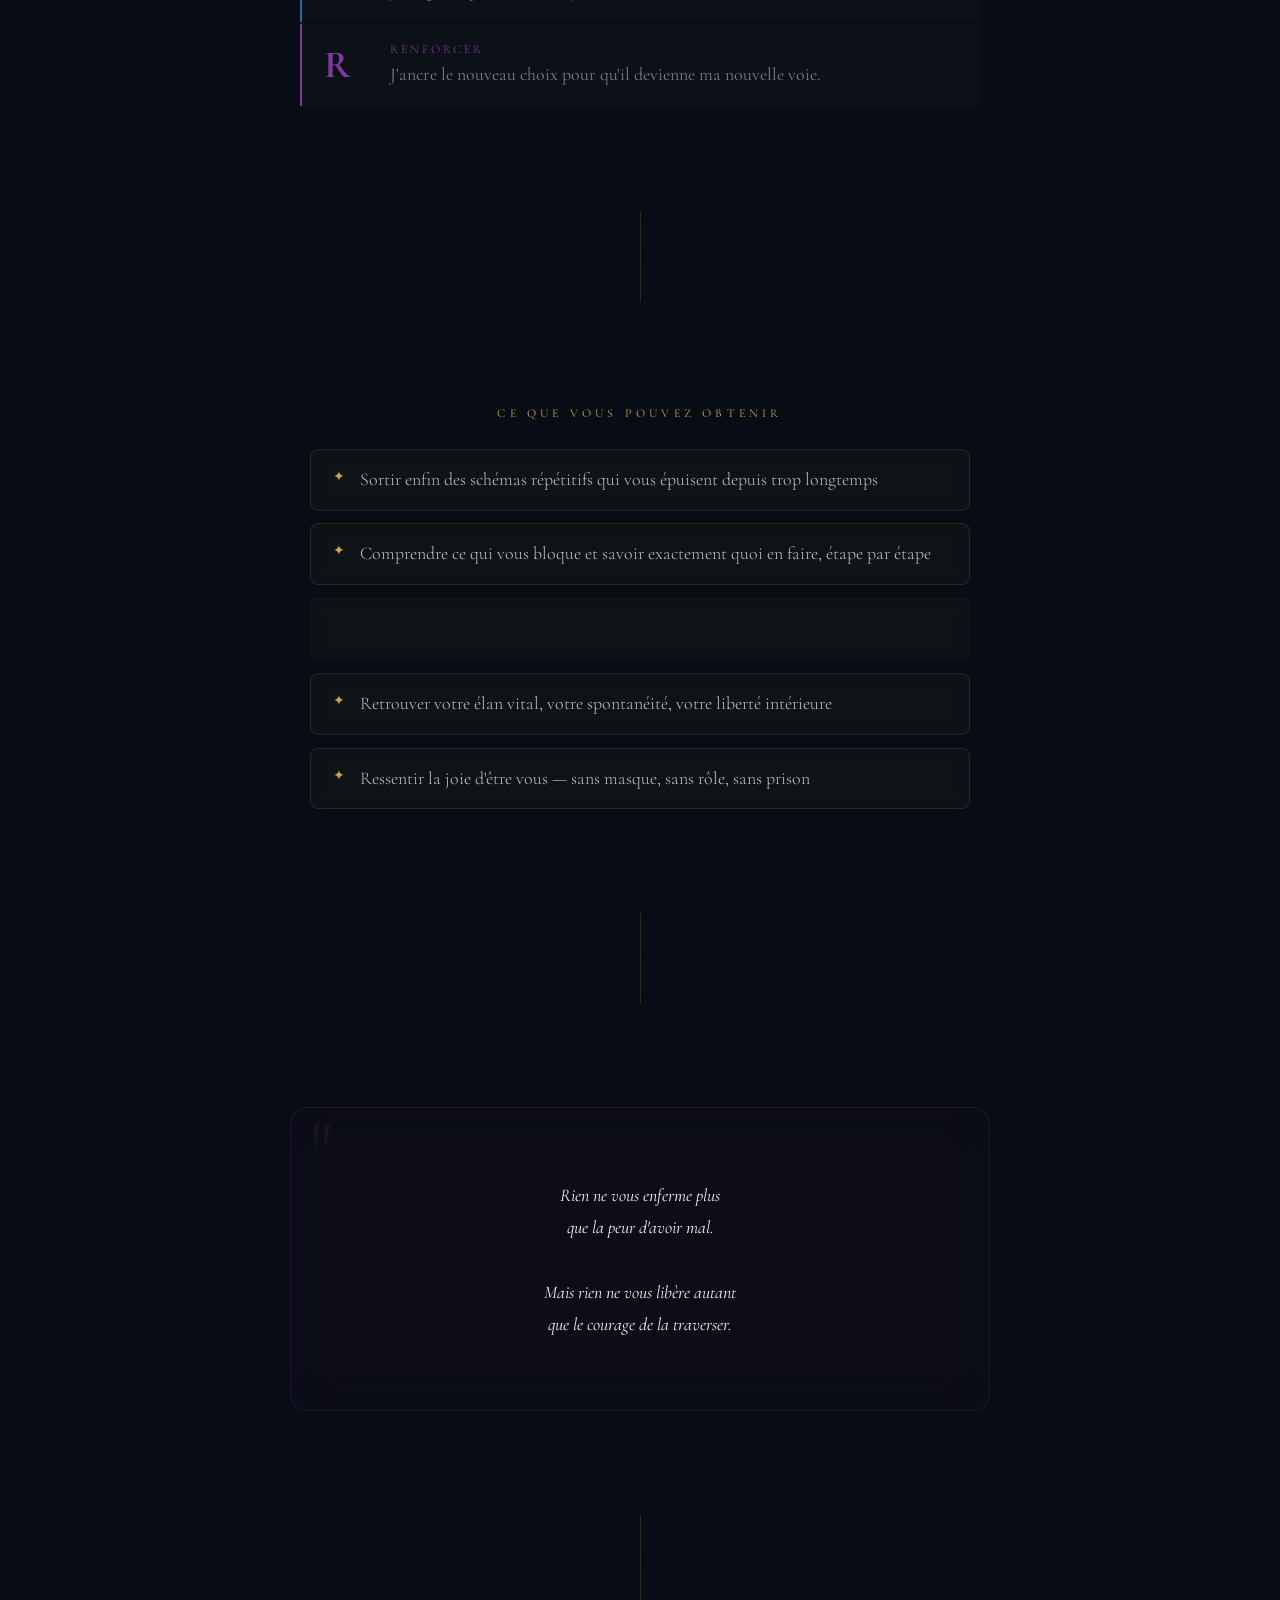
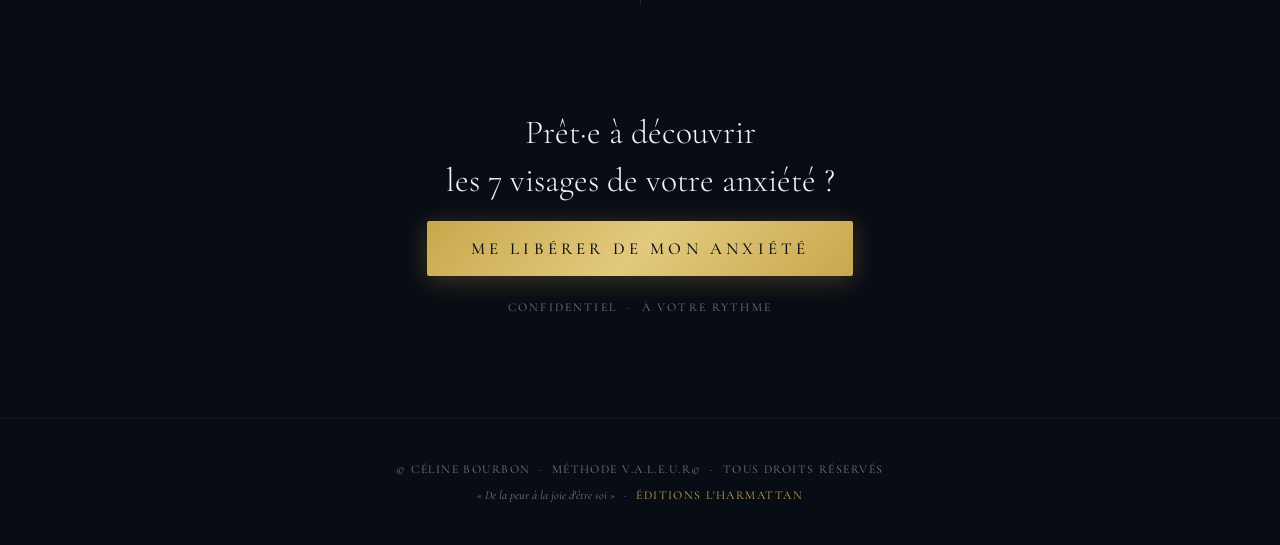
==== commit e720245b: "Harmonisation typographique landing V.A.L.E.U.R (Cormorant partout, échelle unifiée, CTA vers accuei" ====
--- a/index.html
+++ b/index.html
@@ -7,18 +7,25 @@
   <meta name="description" content="V.A.L.E.U.R© — Le premier parcours qui cartographie vos 7 peurs et vous libère de vos masques.">
   <link rel="preconnect" href="https://fonts.googleapis.com">
   <link rel="preconnect" href="https://fonts.gstatic.com" crossorigin>
-  <link href="https://fonts.googleapis.com/css2?family=Cormorant+Garamond:ital,wght@0,300;0,400;0,600;0,700;1,300;1,400&family=Jost:wght@200;300;400;500;600&display=swap" rel="stylesheet">
+  <link href="https://fonts.googleapis.com/css2?family=Cormorant+Garamond:ital,wght@0,300;0,400;0,600;0,700;1,300;1,400&display=swap" rel="stylesheet">
   <style>
     *, *::before, *::after { margin:0; padding:0; box-sizing:border-box; }
     html { scroll-behavior:smooth; }
-    body { background:#080c14; color:#fff; font-family:'Jost',sans-serif; overflow-x:hidden; }
+    body { background:#080c14; color:#fff; font-family:'Cormorant Garamond',serif; overflow-x:hidden; }
 
     :root {
       --gold:#C9A84C; --gold-light:#e2c97e;
       --gold-gradient:linear-gradient(135deg,#C9A84C 0%,#e2c97e 50%,#C9A84C 100%);
       --text-primary:rgba(255,255,255,0.95);
-      --text-secondary:rgba(255,255,255,0.65);
-      --text-muted:rgba(255,255,255,0.35);
+      --text-secondary:rgba(255,255,255,0.75);
+      --text-muted:rgba(255,255,255,0.45);
+
+      /* Échelle typographique unique */
+      --fs-hero-logo: clamp(3rem, 9vw, 4.2rem);      /* V.A.L.E.U.R© */
+      --fs-heading:   clamp(1.5rem, 3.2vw, 2.1rem);  /* Titres + phrases émotionnelles */
+      --fs-body:      clamp(1rem, 1.4vw, 1.15rem);   /* Corps de texte, listes, citations */
+      --fs-label:     0.75rem;                       /* Tags, micro-mentions */
+      --fs-cta:       1.05rem;                       /* Boutons */
     }
 
     #progress-bar { position:fixed;top:0;left:0;height:2px;background:var(--gold-gradient);transform-origin:left;transform:scaleX(0);z-index:1000;transition:transform 0.1s; }
@@ -39,110 +46,178 @@
     .reveal { opacity:0;transform:translateY(40px);transition:opacity 0.9s ease,transform 0.9s ease; }
     .reveal.visible { opacity:1;transform:translateY(0); }
 
-    .divider { width:1px;height:clamp(50px,10vw,100px);background:var(--gold-gradient);margin:0 auto;opacity:0.3; }
-    .divider-h { width:60px;height:1px;background:var(--gold-gradient);margin:2rem auto;opacity:0.5; }
-
-    section { max-width:900px;margin:0 auto;padding:clamp(4.5rem,10vw,8rem) clamp(1.5rem,5vw,3.5rem); }
-    .section-tag { font-size:0.72rem;letter-spacing:0.35em;text-transform:uppercase;color:var(--gold);margin-bottom:2rem; }
+    .divider { width:1px;height:clamp(50px,10vw,90px);background:var(--gold-gradient);margin:0 auto;opacity:0.18; }
+
+    section { max-width:900px;margin:0 auto;padding:clamp(4rem,9vw,6.5rem) clamp(1.5rem,5vw,3.5rem); }
+    .section-tag { font-size:var(--fs-label);letter-spacing:0.35em;text-transform:uppercase;color:var(--gold);margin-bottom:1.8rem; }
 
     /* ─── HERO ─── */
     .hero {
       min-height:100vh;display:flex;flex-direction:column;
-      justify-content:center;align-items:center;
-      text-align:center;padding:3rem clamp(1.5rem,5vw,3.5rem);
+      justify-content:center;align-items:center;text-align:center;
+      padding:3rem clamp(1.5rem,5vw,3.5rem);
     }
     .hero-name {
-      font-family:'Cormorant Garamond',serif;
-      font-size:clamp(4.5rem,14vw,11rem);
-      font-weight:300;letter-spacing:0.15em;
+      font-size:var(--fs-hero-logo);
+      font-weight:300;letter-spacing:0.35em;
       background:var(--gold-gradient);-webkit-background-clip:text;-webkit-text-fill-color:transparent;background-clip:text;
-      line-height:0.95;margin-bottom:2.5rem;
+      line-height:0.95;margin-bottom:2.2rem;
       animation:scaleIn 1.2s cubic-bezier(.22,1,.36,1) 0.1s both;
-      white-space:nowrap;
+      text-transform:uppercase;
     }
     .hero-line {
-      font-family:'Cormorant Garamond',serif;
-      font-size:clamp(1.4rem,4.5vw,2.8rem);
+      font-size:var(--fs-heading);
       font-weight:300;font-style:italic;
       color:var(--text-primary);line-height:1.5;
-      margin-bottom:3.5rem;
+      margin-bottom:3rem;
       animation:fadeInUp 1s 0.3s both;
     }
-    .hero-line em { font-style:normal;color:var(--gold); }
+    .hero-line em { font-style:italic;color:var(--gold); }
     .hero-cta-wrap { display:flex;flex-direction:column;align-items:center;gap:0.8rem;animation:fadeInUp 1s 0.5s both; }
-    .hero-sub { font-size:0.68rem;letter-spacing:0.25em;text-transform:uppercase;color:var(--text-muted);margin-top:0.5rem;animation:fadeIn 1.2s 0.9s both; }
-    .hero-sub a { color:rgba(201,168,76,0.55);text-decoration:none;border-bottom:1px solid rgba(201,168,76,0.18);padding-bottom:1px;transition:color 0.3s; }
-    .hero-sub a:hover { color:var(--gold); }
+    .hero-sub { font-size:var(--fs-label);letter-spacing:0.25em;text-transform:uppercase;color:var(--text-muted);margin-top:0.7rem; }
+    .hero-sub a { color:rgba(201,168,76,0.7);text-decoration:none;border-bottom:1px solid rgba(201,168,76,0.25);padding-bottom:2px;transition:color 0.3s,border-color 0.3s; }
+    .hero-sub a:hover { color:var(--gold-light);border-color:var(--gold-light); }
 
     /* ─── BOUTONS ─── */
-    .btn-primary { display:inline-block;background:var(--gold-gradient);color:#0d1117;font-family:'Jost',sans-serif;font-size:0.82rem;font-weight:600;letter-spacing:0.2em;text-transform:uppercase;text-decoration:none;padding:1.1rem 2.8rem;border-radius:2px;transition:transform 0.3s,box-shadow 0.3s;box-shadow:0 4px 30px rgba(201,168,76,0.25); }
-    .btn-primary:hover { transform:translateY(-2px);box-shadow:0 8px 40px rgba(201,168,76,0.4); }
+    .btn-primary {
+      display:inline-block;background:var(--gold-gradient);color:#0d1117;
+      font-size:var(--fs-cta);font-weight:500;letter-spacing:0.25em;
+      text-transform:uppercase;text-decoration:none;
+      padding:1.05rem 2.7rem;border-radius:2px;
+      transition:transform 0.25s,box-shadow 0.25s;
+      box-shadow:0 4px 26px rgba(201,168,76,0.28);
+    }
+    .btn-primary:hover { transform:translateY(-2px);box-shadow:0 10px 45px rgba(201,168,76,0.45); }
 
     /* ─── MIROIR ─── */
     .miroir { text-align:center; }
-    .miroir-question { font-family:'Cormorant Garamond',serif;font-size:clamp(1.8rem,5.5vw,3.2rem);font-weight:300;color:var(--text-primary);line-height:1.4;margin-bottom:1.5rem; }
-    .miroir-question em { font-style:italic;background:var(--gold-gradient);-webkit-background-clip:text;-webkit-text-fill-color:transparent;background-clip:text; }
-    .miroir-link { display:inline-block;margin-top:2rem;font-family:'Cormorant Garamond',serif;font-size:clamp(1rem,2.8vw,1.3rem);font-style:italic;color:var(--text-secondary);line-height:1.7; }
-    .miroir-link a { color:var(--gold);text-decoration:none;border-bottom:1px solid rgba(201,168,76,0.3);padding-bottom:1px;transition:color 0.3s,border-color 0.3s; }
-    .miroir-link a:hover { color:var(--gold-light);border-color:var(--gold); }
-    .miroir-tagline { font-size:0.7rem;letter-spacing:0.3em;text-transform:uppercase;color:var(--text-muted);margin-top:2.5rem; }
+    .miroir-question {
+      font-size:var(--fs-heading);
+      font-weight:300;color:var(--text-primary);
+      line-height:1.5;margin-bottom:1.4rem;
+    }
+    .miroir-question em { font-style:italic;color:var(--gold); }
+    .miroir-link { font-size:var(--fs-body);color:var(--text-secondary);margin-top:1.8rem; }
+    .miroir-link a { color:var(--gold);text-decoration:none;border-bottom:1px solid rgba(201,168,76,0.3);padding-bottom:2px; }
+    .miroir-link a:hover { color:var(--gold-light);border-color:var(--gold-light); }
+    .miroir-tagline { font-size:var(--fs-label);letter-spacing:0.3em;text-transform:uppercase;color:var(--text-muted);margin-top:2.2rem; }
 
     /* ─── QUESTIONNAIRE ─── */
     .questionnaire-section { text-align:center; }
     .questionnaire-glass {
       background:rgba(201,168,76,0.04);backdrop-filter:blur(30px);-webkit-backdrop-filter:blur(30px);
-      border:1px solid rgba(201,168,76,0.2);border-radius:16px;
-      padding:clamp(2.5rem,6vw,4.5rem);max-width:720px;margin:0 auto;
+      border:1px solid rgba(201,168,76,0.15);border-radius:16px;
+      padding:clamp(2.6rem,6vw,4.2rem);max-width:720px;margin:0 auto;
       position:relative;overflow:hidden;
     }
-    .questionnaire-glass::before { content:'';position:absolute;inset:0;background:radial-gradient(ellipse at 50% 0%,rgba(201,168,76,0.07) 0%,transparent 70%);pointer-events:none; }
-    .q-eyebrow { font-size:0.65rem;letter-spacing:0.45em;text-transform:uppercase;color:var(--gold);margin-bottom:0.5rem; }
-    .q-supertag { font-size:0.62rem;letter-spacing:0.3em;text-transform:uppercase;color:var(--text-muted);margin-bottom:1.8rem; }
-    .q-title { font-family:'Cormorant Garamond',serif;font-size:clamp(1.8rem,5vw,3rem);font-weight:300;line-height:1.3;color:var(--text-primary);margin-bottom:1.2rem; }
-    .q-title span { background:var(--gold-gradient);-webkit-background-clip:text;-webkit-text-fill-color:transparent;background-clip:text; }
-    .q-body { font-size:clamp(0.95rem,2.5vw,1.1rem);color:var(--text-secondary);line-height:1.9;font-weight:300;margin-bottom:2.2rem;max-width:520px;margin-left:auto;margin-right:auto; }
-    .q-features { display:flex;flex-wrap:wrap;justify-content:center;gap:0.7rem;margin-bottom:2.5rem; }
-    .q-feature { background:rgba(255,255,255,0.04);border:1px solid rgba(255,255,255,0.08);border-radius:4px;padding:0.45rem 1rem;font-size:0.72rem;letter-spacing:0.1em;color:var(--text-muted);font-weight:300; }
+    .questionnaire-glass::before { content:'';position:absolute;inset:0;background:radial-gradient(ellipse at 50% 0%,rgba(201,168,76,0.09) 0%,transparent 70%);pointer-events:none; }
+    .q-eyebrow,.q-supertag { font-size:var(--fs-label);letter-spacing:0.3em;text-transform:uppercase;color:var(--text-muted); }
+    .q-eyebrow { color:var(--gold);margin-bottom:0.4rem; }
+    .q-supertag { margin-bottom:1.5rem; }
+    .q-title {
+      font-size:var(--fs-heading);
+      font-weight:300;line-height:1.35;color:var(--text-primary);
+      margin-bottom:1rem;
+    }
+    .q-title span { color:var(--gold-light); }
+    .q-body {
+      font-size:var(--fs-body);
+      color:var(--text-secondary);line-height:1.9;font-weight:300;
+      max-width:520px;margin:0 auto 2rem;
+    }
+    .q-features {
+      display:flex;flex-wrap:wrap;justify-content:center;gap:0.7rem;margin-bottom:2.4rem;
+      font-size:var(--fs-label);
+    }
+    .q-feature {
+      background:rgba(255,255,255,0.03);border:1px solid rgba(255,255,255,0.09);
+      border-radius:30px;padding:0.45rem 1.2rem;color:var(--text-muted);
+      letter-spacing:0.16em;text-transform:uppercase;
+    }
 
     /* ─── MÉTHODE ─── */
     .methode-section { text-align:center; }
-    .methode-title { font-family:'Cormorant Garamond',serif;font-size:clamp(1.8rem,5vw,3rem);font-weight:300;color:var(--text-primary);line-height:1.35;margin-bottom:0.8rem; }
-    .methode-title span { background:var(--gold-gradient);-webkit-background-clip:text;-webkit-text-fill-color:transparent;background-clip:text; }
-    .methode-sub { font-size:clamp(0.95rem,2.5vw,1.1rem);color:var(--text-secondary);font-weight:300;max-width:580px;margin:0 auto 3.5rem;line-height:1.9; }
+    .methode-title {
+      font-size:var(--fs-heading);
+      font-weight:300;color:var(--text-primary);
+      line-height:1.4;margin-bottom:0.9rem;
+    }
+    .methode-title span { color:var(--gold-light); }
+    .methode-sub {
+      font-size:var(--fs-body);
+      color:var(--text-secondary);font-weight:300;
+      max-width:580px;margin:0 auto 3.2rem;line-height:1.9;
+    }
     .steps-list { display:flex;flex-direction:column;max-width:680px;margin:0 auto; }
-    .step-item { display:flex;align-items:center;gap:clamp(16px,3vw,28px);padding:clamp(1rem,2.5vh,1.5rem) clamp(1rem,2.5vw,1.8rem);border-left:2px solid currentColor;background:rgba(255,255,255,0.02);margin-bottom:2px;text-align:left;transition:background 0.3s; }
+    .step-item {
+      display:flex;align-items:center;gap:clamp(16px,3vw,26px);
+      padding:1.1rem 1.4rem;border-left:2px solid currentColor;
+      background:rgba(255,255,255,0.02);margin-bottom:2px;text-align:left;
+      transition:background 0.25s;
+      font-size:var(--fs-body);
+    }
     .step-item:hover { background:rgba(255,255,255,0.04); }
-    .step-letter { font-family:'Cormorant Garamond',serif;font-size:clamp(2rem,5vw,3.5rem);font-weight:700;line-height:1;min-width:clamp(28px,4vw,45px); }
-    .step-title { font-family:'Jost',sans-serif;font-size:0.72rem;font-weight:600;letter-spacing:0.25em;text-transform:uppercase;margin-bottom:4px; }
-    .step-desc { font-family:'Jost',sans-serif;font-size:clamp(0.8rem,1.8vw,0.9rem);font-weight:300;color:var(--text-muted);line-height:1.6; }
+    .step-letter {
+      font-size:clamp(1.8rem,3vw,2.4rem);
+      font-weight:700;line-height:1;min-width:clamp(28px,4vw,40px);
+    }
+    .step-title {
+      font-size:var(--fs-label);
+      letter-spacing:0.25em;text-transform:uppercase;margin-bottom:4px;
+    }
+    .step-desc { font-size:var(--fs-body);color:var(--text-muted);line-height:1.6; }
 
     /* ─── RÉSULTATS ─── */
     .results-section { text-align:center; }
     .results-list { display:flex;flex-direction:column;gap:0.8rem;max-width:660px;margin:0 auto; }
-    .result-item { display:flex;align-items:flex-start;gap:1rem;padding:clamp(0.9rem,2vh,1.3rem) clamp(1rem,2.5vw,1.6rem);border-radius:8px;background:rgba(201,168,76,0.04);border:1px solid rgba(201,168,76,0.12);text-align:left;backdrop-filter:blur(8px);transition:border-color 0.3s; }
-    .result-item:hover { border-color:rgba(201,168,76,0.3); }
+    .result-item {
+      display:flex;align-items:flex-start;gap:0.9rem;
+      padding:0.95rem 1.4rem;border-radius:8px;
+      background:rgba(201,168,76,0.04);border:1px solid rgba(201,168,76,0.14);
+      text-align:left;backdrop-filter:blur(8px);
+      font-size:var(--fs-body);
+    }
     .result-icon { color:var(--gold);font-size:0.9rem;padding-top:3px;flex-shrink:0; }
-    .result-text { font-size:clamp(0.85rem,2vw,0.98rem);font-weight:300;color:var(--text-secondary);line-height:1.65; }
+    .result-text { color:var(--text-secondary);line-height:1.65;font-weight:300; }
 
     /* ─── CITATION ─── */
     .citation-section { text-align:center; }
-    .citation-glass { background:rgba(108,52,131,0.05);backdrop-filter:blur(20px);-webkit-backdrop-filter:blur(20px);border:1px solid rgba(108,52,131,0.2);border-radius:16px;padding:clamp(3rem,6vw,5rem) clamp(2rem,5vw,4rem);max-width:700px;margin:0 auto;position:relative; }
-    .citation-glass::before { content:'"';position:absolute;top:10px;left:24px;font-family:'Cormorant Garamond',serif;font-size:8rem;color:var(--gold);opacity:0.07;line-height:1;pointer-events:none; }
-    .citation-text { font-family:'Cormorant Garamond',serif;font-size:clamp(1.4rem,4vw,2.4rem);font-weight:300;font-style:italic;line-height:1.65;color:var(--text-primary); }
+    .citation-glass {
+      background:rgba(108,52,131,0.05);backdrop-filter:blur(20px);-webkit-backdrop-filter:blur(20px);
+      border:1px solid rgba(108,52,131,0.22);border-radius:16px;
+      padding:clamp(3rem,6vw,4.4rem) clamp(2rem,5vw,3.5rem);
+      max-width:700px;margin:0 auto;position:relative;
+      font-size:var(--fs-body);
+    }
+    .citation-glass::before {
+      content:'"';position:absolute;top:4px;left:20px;
+      font-size:4.5rem;color:var(--gold);opacity:0.07;line-height:1;
+    }
+    .citation-text { font-style:italic;color:var(--text-primary);line-height:1.8; }
 
     /* ─── CTA FINAL ─── */
     .cta-final { text-align:center; }
-    .cta-title { font-family:'Cormorant Garamond',serif;font-size:clamp(2rem,6vw,3.5rem);font-weight:300;line-height:1.3;color:var(--text-primary);margin-bottom:1rem; }
-    .cta-title span { background:var(--gold-gradient);-webkit-background-clip:text;-webkit-text-fill-color:transparent;background-clip:text; }
-    .cta-note { font-size:0.72rem;letter-spacing:0.18em;text-transform:uppercase;color:var(--text-muted);margin-top:1.5rem; }
+    .cta-title {
+      font-size:var(--fs-heading);
+      font-weight:300;line-height:1.4;color:var(--text-primary);
+      margin-bottom:1.1rem;
+    }
+    .cta-title span { color:var(--gold-light); }
+    .cta-note { font-size:var(--fs-label);letter-spacing:0.18em;text-transform:uppercase;color:var(--text-muted);margin-top:1.5rem; }
 
     /* ─── FOOTER ─── */
-    footer { text-align:center;padding:2.5rem 1rem;font-size:0.7rem;letter-spacing:0.1em;color:var(--text-muted);border-top:1px solid rgba(255,255,255,0.04);line-height:2.2; }
+    footer {
+      text-align:center;padding:2.3rem 1rem;font-size:var(--fs-label);
+      letter-spacing:0.12em;color:var(--text-muted);
+      border-top:1px solid rgba(255,255,255,0.05);line-height:2.2;text-transform:uppercase;
+    }
+    footer em { text-transform:none;letter-spacing:0; }
     footer a { color:var(--gold);text-decoration:none; }
-    footer a:hover { opacity:0.75; }
+    footer a:hover { opacity:0.8; }
 
     @media (max-width:480px) {
-      .btn-primary { width:100%;max-width:300px;text-align:center; }
+      .btn-primary { width:100%;max-width:320px;text-align:center; }
+      .step-item { align-items:flex-start; }
     }
   </style>
 </head>
@@ -164,7 +239,7 @@
       mais un <em>message</em>&nbsp;?
     </p>
     <div class="hero-cta-wrap">
-      <a href="questionnaire.html" class="btn-primary">Découvrir ce qu'elle dit de moi</a>
+      <a href="accueill.html" class="btn-primary">Me libérer de mon anxiété</a>
       <p class="hero-sub">
         De la peur à la joie d'être soi &nbsp;·&nbsp;
         <a href="masques.html">Découvrir les 7 masques →</a>
@@ -196,13 +271,12 @@
       <p class="q-supertag">Le questionnaire unique</p>
       <h2 class="q-title">
         Quelle est votre<br>
-        <span>forme d'anxiété ?</span>
+        forme d'anxiété ?
       </h2>
       <p class="q-body">
-        V.A.L.E.U.R© est le premier parcours qui cartographie
-        précisément <strong style="color:rgba(255,255,255,0.85);font-weight:400">vos 7 peurs dominantes</strong> —
-        pas un diagnostic générique, une carte personnelle
-        de ce qui vous bloque et du chemin pour en sortir.
+        V.A.L.E.U.R© est le premier parcours qui cartographie précisément
+        vos 7 peurs dominantes — pas un diagnostic générique, une carte
+        personnelle de ce qui vous bloque et du chemin pour en sortir.
       </p>
       <div class="q-features">
         <span class="q-feature">Confidentiel</span>
@@ -220,37 +294,55 @@
     <p class="section-tag">La solution</p>
     <h2 class="methode-title">
       V.A.L.E.U.R© est le premier parcours<br>
-      qui cible <span>toutes</span> les formes de l'anxiété.
+      qui cible toutes les formes de l'anxiété.
     </h2>
     <p class="methode-sub">
       6 étapes concrètes. Pas des mois à parler de vos problèmes —
-      une identification précise de ce qui vous bloque
-      et un chemin clair pour vous en libérer.
+      une identification précise de ce qui vous bloque et un chemin
+      clair pour vous en libérer.
     </p>
     <div class="steps-list">
       <div class="step-item" style="color:#c0392b;border-color:#c0392b">
         <div class="step-letter" style="color:#c0392b">V</div>
-        <div><div class="step-title" style="color:#c0392b">Voir</div><div class="step-desc">Je vois le masque qui s'active et la peur qui le nourrit.</div></div>
+        <div>
+          <div class="step-title" style="color:#c0392b">Voir</div>
+          <div class="step-desc">Je vois le masque qui s'active et la peur qui le nourrit.</div>
+        </div>
       </div>
       <div class="step-item" style="color:#c4622d;border-color:#c4622d">
         <div class="step-letter" style="color:#c4622d">A</div>
-        <div><div class="step-title" style="color:#c4622d">Accueillir</div><div class="step-desc">J'accueille l'émotion sous le masque, sans la fuir.</div></div>
+        <div>
+          <div class="step-title" style="color:#c4622d">Accueillir</div>
+          <div class="step-desc">J'accueille l'émotion sous le masque, sans la fuir.</div>
+        </div>
       </div>
       <div class="step-item" style="color:#c9a84c;border-color:#c9a84c">
         <div class="step-letter" style="color:#c9a84c">L</div>
-        <div><div class="step-title" style="color:#c9a84c">Localiser</div><div class="step-desc">Je localise dans mon corps où le masque se manifeste.</div></div>
+        <div>
+          <div class="step-title" style="color:#c9a84c">Localiser</div>
+          <div class="step-desc">Je localise dans mon corps où le masque se manifeste.</div>
+        </div>
       </div>
       <div class="step-item" style="color:#2d6a4f;border-color:#2d6a4f">
         <div class="step-letter" style="color:#2d6a4f">E</div>
-        <div><div class="step-title" style="color:#2d6a4f">Explorer</div><div class="step-desc">J'explore le conflit entre mon masque et ma valeur authentique.</div></div>
+        <div>
+          <div class="step-title" style="color:#2d6a4f">Explorer</div>
+          <div class="step-desc">J'explore le conflit entre mon masque et ma valeur authentique.</div>
+        </div>
       </div>
       <div class="step-item" style="color:#1b6fa2;border-color:#1b6fa2">
         <div class="step-letter" style="color:#1b6fa2">U</div>
-        <div><div class="step-title" style="color:#1b6fa2">Unifier</div><div class="step-desc">J'intègre la part blessée et je choisis ma valeur.</div></div>
+        <div>
+          <div class="step-title" style="color:#1b6fa2">Unifier</div>
+          <div class="step-desc">J'intègre la part blessée et je choisis ma valeur.</div>
+        </div>
       </div>
       <div class="step-item" style="color:#7d3c98;border-color:#7d3c98">
         <div class="step-letter" style="color:#7d3c98">R</div>
-        <div><div class="step-title" style="color:#7d3c98">Renforcer</div><div class="step-desc">J'ancre le nouveau choix pour qu'il devienne ma nouvelle voie.</div></div>
+        <div>
+          <div class="step-title" style="color:#7d3c98">Renforcer</div>
+          <div class="step-desc">J'ancre le nouveau choix pour qu'il devienne ma nouvelle voie.</div>
+        </div>
       </div>
     </div>
   </section>
@@ -261,11 +353,26 @@
   <section class="results-section reveal">
     <p class="section-tag">Ce que vous pouvez obtenir</p>
     <div class="results-list">
-      <div class="result-item"><div class="result-icon">✦</div><div class="result-text">Sortir enfin des schémas répétitifs qui vous épuisent depuis trop longtemps</div></div>
-      <div class="result-item"><div class="result-icon">✦</div><div class="result-text">Comprendre ce qui vous bloque et savoir exactement quoi en faire, étape par étape</div></div>
-      <div class="result-item"><div class="result-icon">✦</div><div class="result-text">Ne plus être gouverné(e) par des peurs qui ne vous appartiennent plus</div></div>
-      <div class="result-item"><div class="result-icon">✦</div><div class="result-text">Retrouver votre élan vital, votre spontanéité, votre liberté intérieure</div></div>
-      <div class="result-item"><div class="result-icon">✦</div><div class="result-text">Ressentir la joie d'être vous — sans masque, sans rôle, sans prison</div></div>
+      <div class="result-item">
+        <div class="result-icon">✦</div>
+        <div class="result-text">Sortir enfin des schémas répétitifs qui vous épuisent depuis trop longtemps</div>
+      </div>
+      <div class="result-item">
+        <div class="result-icon">✦</div>
+        <div class="result-text">Comprendre ce qui vous bloque et savoir exactement quoi en faire, étape par étape</div>
+      </div>
+      <div class="result-item">
+        <div class="result-icon">✦</div>
+        <div class="result-text">Ne plus être gouverné(e) par des peurs qui ne vous appartiennent plus</div>
+      </div>
+      <div class="result-item">
+        <div class="result-icon">✦</div>
+        <div class="result-text">Retrouver votre élan vital, votre spontanéité, votre liberté intérieure</div>
+      </div>
+      <div class="result-item">
+        <div class="result-icon">✦</div>
+        <div class="result-text">Ressentir la joie d'être vous — sans masque, sans rôle, sans prison</div>
+      </div>
     </div>
   </section>
 
@@ -286,11 +393,11 @@
   <!-- ═══ CTA FINAL ═══ -->
   <section class="cta-final reveal">
     <h2 class="cta-title">
-      Quelle est votre<br>
-      <span>forme d'anxiété ?</span>
+      Prêt·e à découvrir<br>
+      les 7 visages de votre anxiété ?
     </h2>
-    <a href="questionnaire.html" class="btn-primary">Commencer ma cartographie</a>
-    <p class="cta-note">Confidentiel &nbsp;·&nbsp; Sans compte &nbsp;·&nbsp; À votre rythme</p>
+    <a href="accueill.html" class="btn-primary">Me libérer de mon anxiété</a>
+    <p class="cta-note">Confidentiel &nbsp;·&nbsp; À votre rythme</p>
   </section>
 
   <footer>
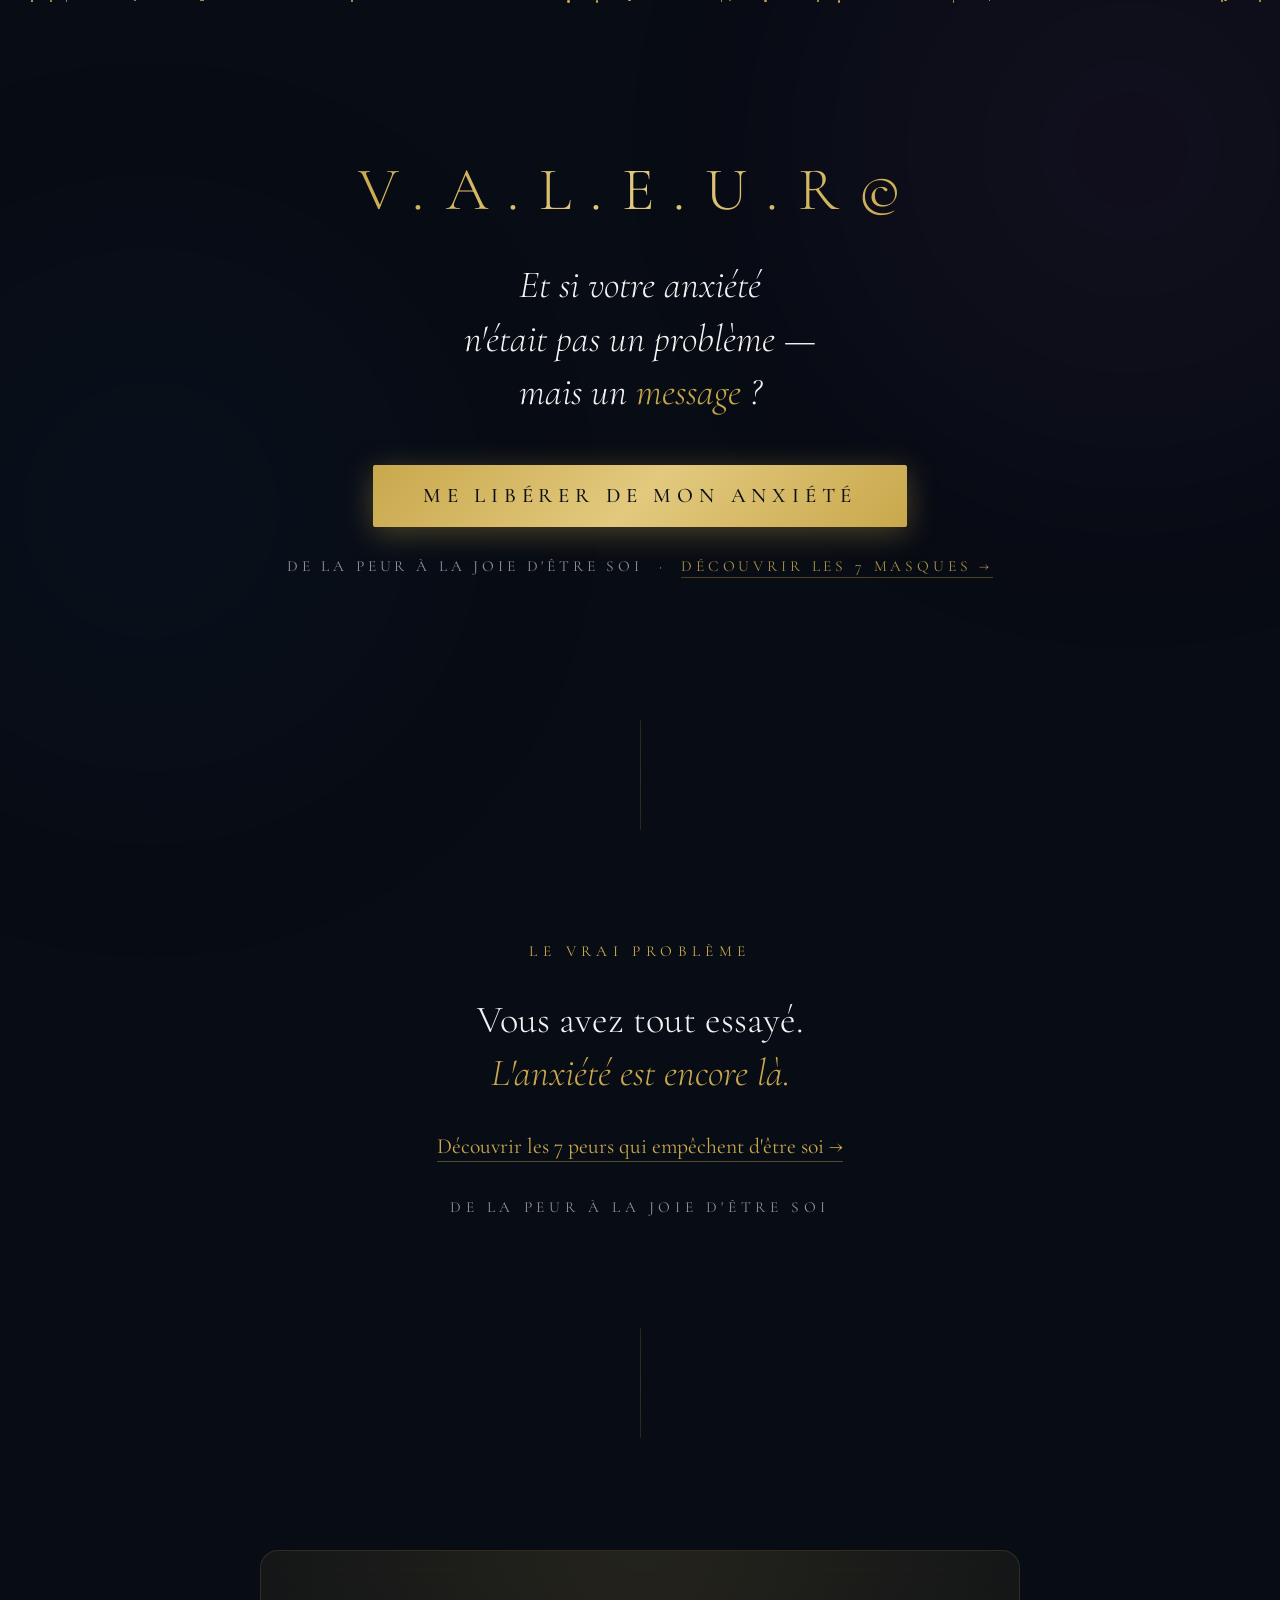
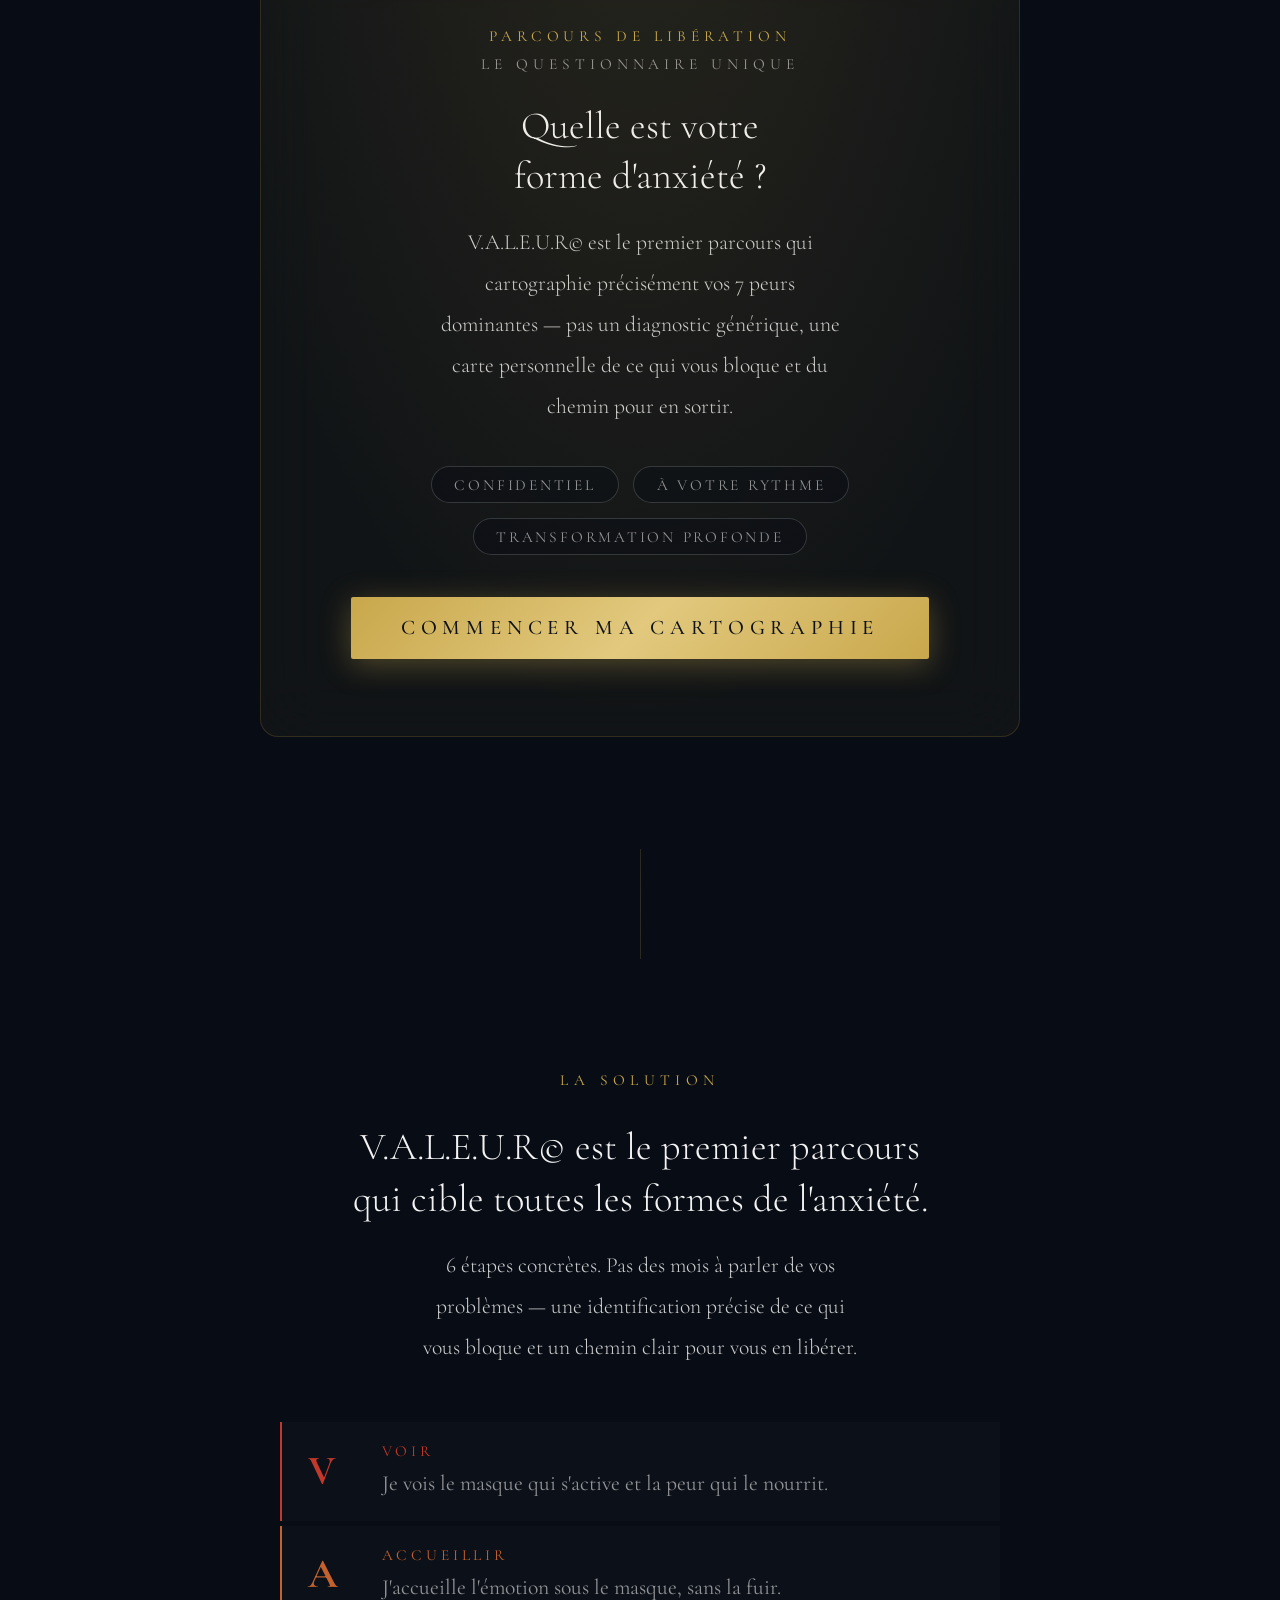
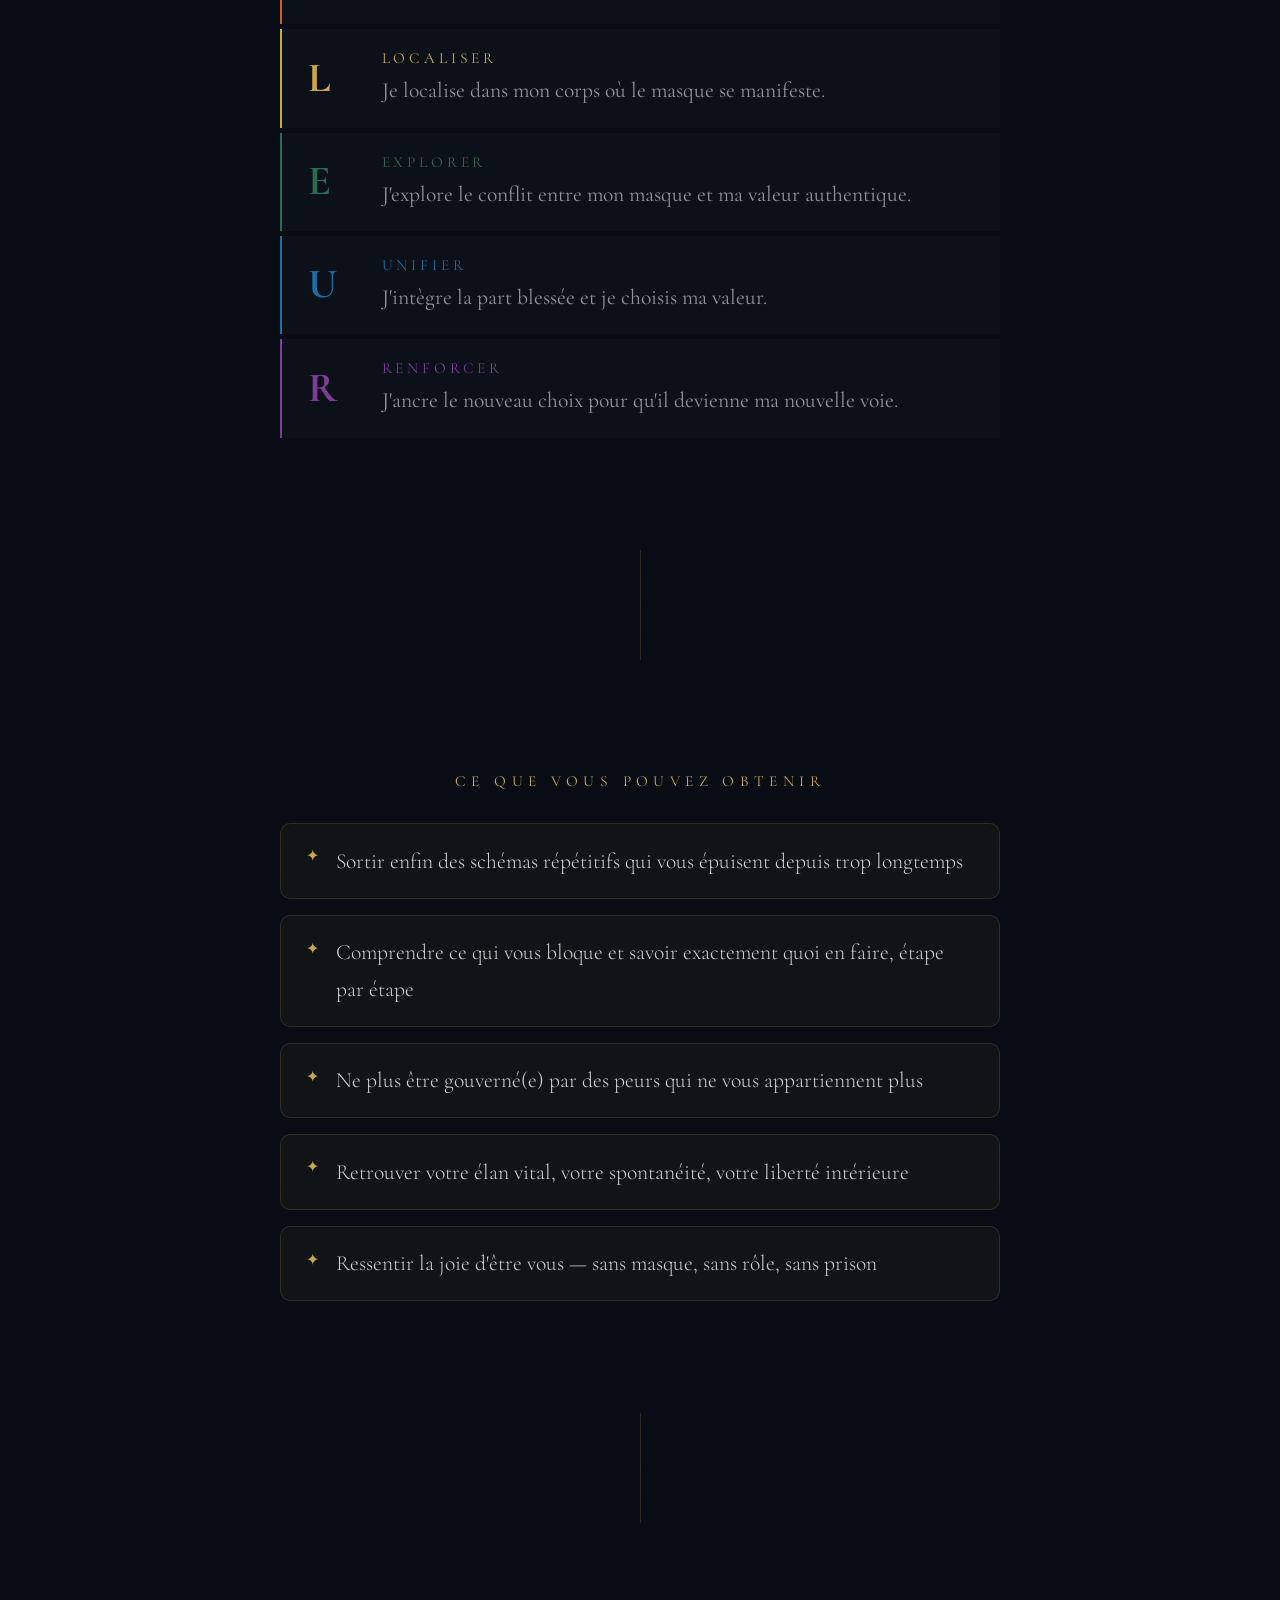
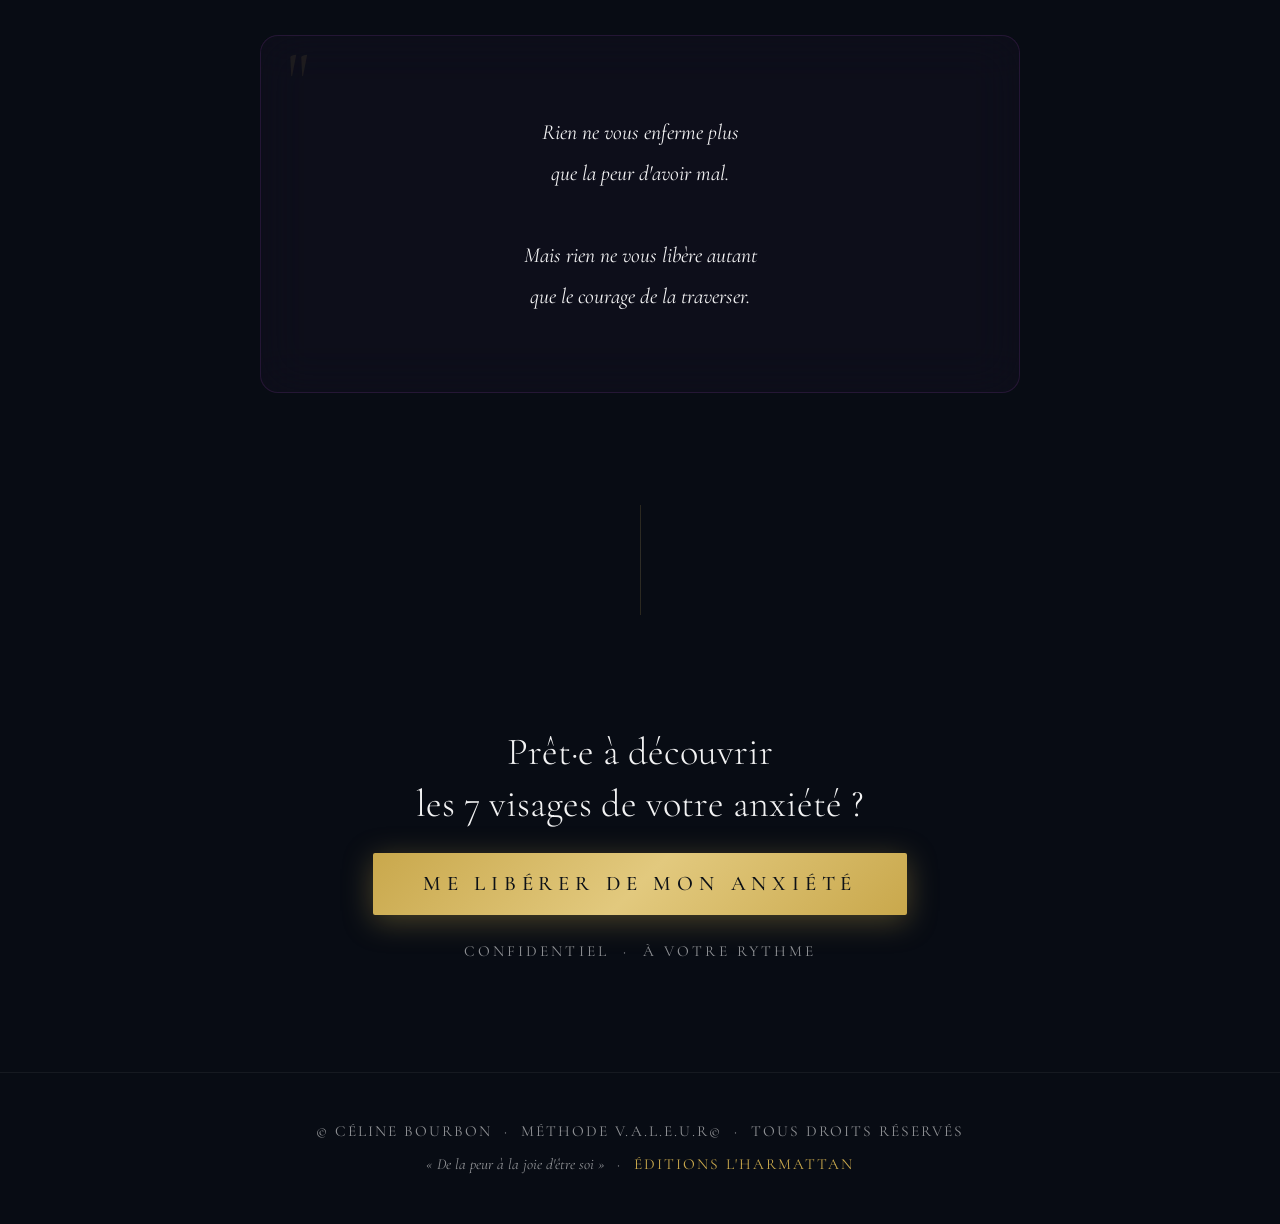
==== commit 7edd786e: "Agrandissement global typo landing V.A.L.E.U.R (version large, toujours Cormorant, pleine page premi" ====
--- a/index.html
+++ b/index.html
@@ -17,15 +17,15 @@
       --gold:#C9A84C; --gold-light:#e2c97e;
       --gold-gradient:linear-gradient(135deg,#C9A84C 0%,#e2c97e 50%,#C9A84C 100%);
       --text-primary:rgba(255,255,255,0.95);
-      --text-secondary:rgba(255,255,255,0.75);
-      --text-muted:rgba(255,255,255,0.45);
-
-      /* Échelle typographique unique */
-      --fs-hero-logo: clamp(3rem, 9vw, 4.2rem);      /* V.A.L.E.U.R© */
-      --fs-heading:   clamp(1.5rem, 3.2vw, 2.1rem);  /* Titres + phrases émotionnelles */
-      --fs-body:      clamp(1rem, 1.4vw, 1.15rem);   /* Corps de texte, listes, citations */
-      --fs-label:     0.75rem;                       /* Tags, micro-mentions */
-      --fs-cta:       1.05rem;                       /* Boutons */
+      --text-secondary:rgba(255,255,255,0.8);
+      --text-muted:rgba(255,255,255,0.55);
+
+      /* Échelle typographique AGRANDIE */
+      --fs-hero-logo: clamp(3.4rem, 7.2vw, 3.8rem);      /* ~54–60px */
+      --fs-heading:   clamp(2.1rem, 4vw, 2.4rem);        /* ~33–38px */
+      --fs-body:      clamp(1.2rem, 2vw, 1.35rem);       /* ~19–22px */
+      --fs-label:     clamp(0.9rem, 1.2vw, 1rem);        /* ~14–16px */
+      --fs-cta:       clamp(1.15rem, 2vw, 1.3rem);       /* ~18–21px */
     }
 
     #progress-bar { position:fixed;top:0;left:0;height:2px;background:var(--gold-gradient);transform-origin:left;transform:scaleX(0);z-index:1000;transition:transform 0.1s; }
@@ -46,93 +46,93 @@
     .reveal { opacity:0;transform:translateY(40px);transition:opacity 0.9s ease,transform 0.9s ease; }
     .reveal.visible { opacity:1;transform:translateY(0); }
 
-    .divider { width:1px;height:clamp(50px,10vw,90px);background:var(--gold-gradient);margin:0 auto;opacity:0.18; }
-
-    section { max-width:900px;margin:0 auto;padding:clamp(4rem,9vw,6.5rem) clamp(1.5rem,5vw,3.5rem); }
-    .section-tag { font-size:var(--fs-label);letter-spacing:0.35em;text-transform:uppercase;color:var(--gold);margin-bottom:1.8rem; }
+    .divider { width:1px;height:clamp(70px,10vw,110px);background:var(--gold-gradient);margin:0 auto;opacity:0.18; }
+
+    section { max-width:960px;margin:0 auto;padding:clamp(4.5rem,10vw,7rem) clamp(1.8rem,8vw,4rem); }
+    .section-tag { font-size:var(--fs-label);letter-spacing:0.35em;text-transform:uppercase;color:var(--gold);margin-bottom:2.1rem; }
 
     /* ─── HERO ─── */
     .hero {
-      min-height:100vh;display:flex;flex-direction:column;
+      min-height:80vh;display:flex;flex-direction:column;
       justify-content:center;align-items:center;text-align:center;
-      padding:3rem clamp(1.5rem,5vw,3.5rem);
+      padding:4.5rem clamp(1.8rem,8vw,4rem) 3.5rem;
     }
     .hero-name {
       font-size:var(--fs-hero-logo);
-      font-weight:300;letter-spacing:0.35em;
+      font-weight:300;letter-spacing:0.32em;
       background:var(--gold-gradient);-webkit-background-clip:text;-webkit-text-fill-color:transparent;background-clip:text;
-      line-height:0.95;margin-bottom:2.2rem;
+      line-height:0.95;margin-bottom:2.5rem;
       animation:scaleIn 1.2s cubic-bezier(.22,1,.36,1) 0.1s both;
       text-transform:uppercase;
     }
     .hero-line {
       font-size:var(--fs-heading);
       font-weight:300;font-style:italic;
-      color:var(--text-primary);line-height:1.5;
-      margin-bottom:3rem;
+      color:var(--text-primary);line-height:1.4;
+      margin-bottom:2.8rem;max-width:28ch;
       animation:fadeInUp 1s 0.3s both;
     }
     .hero-line em { font-style:italic;color:var(--gold); }
-    .hero-cta-wrap { display:flex;flex-direction:column;align-items:center;gap:0.8rem;animation:fadeInUp 1s 0.5s both; }
-    .hero-sub { font-size:var(--fs-label);letter-spacing:0.25em;text-transform:uppercase;color:var(--text-muted);margin-top:0.7rem; }
-    .hero-sub a { color:rgba(201,168,76,0.7);text-decoration:none;border-bottom:1px solid rgba(201,168,76,0.25);padding-bottom:2px;transition:color 0.3s,border-color 0.3s; }
+    .hero-cta-wrap { display:flex;flex-direction:column;align-items:center;gap:1rem;animation:fadeInUp 1s 0.5s both; }
+    .hero-sub { font-size:var(--fs-label);letter-spacing:0.25em;text-transform:uppercase;color:var(--text-muted);margin-top:0.9rem;text-align:center; }
+    .hero-sub a { color:rgba(201,168,76,0.85);text-decoration:none;border-bottom:1px solid rgba(201,168,76,0.35);padding-bottom:2px;transition:color 0.3s,border-color 0.3s; }
     .hero-sub a:hover { color:var(--gold-light);border-color:var(--gold-light); }
 
     /* ─── BOUTONS ─── */
     .btn-primary {
       display:inline-block;background:var(--gold-gradient);color:#0d1117;
-      font-size:var(--fs-cta);font-weight:500;letter-spacing:0.25em;
+      font-size:var(--fs-cta);font-weight:500;letter-spacing:0.28em;
       text-transform:uppercase;text-decoration:none;
-      padding:1.05rem 2.7rem;border-radius:2px;
+      padding:1.15rem 3.1rem;border-radius:2px;
       transition:transform 0.25s,box-shadow 0.25s;
-      box-shadow:0 4px 26px rgba(201,168,76,0.28);
-    }
-    .btn-primary:hover { transform:translateY(-2px);box-shadow:0 10px 45px rgba(201,168,76,0.45); }
+      box-shadow:0 6px 30px rgba(201,168,76,0.35);
+    }
+    .btn-primary:hover { transform:translateY(-2px);box-shadow:0 12px 52px rgba(201,168,76,0.6); }
 
     /* ─── MIROIR ─── */
     .miroir { text-align:center; }
     .miroir-question {
       font-size:var(--fs-heading);
       font-weight:300;color:var(--text-primary);
-      line-height:1.5;margin-bottom:1.4rem;
+      line-height:1.4;margin-bottom:1.6rem;max-width:34ch;margin-inline:auto;
     }
     .miroir-question em { font-style:italic;color:var(--gold); }
-    .miroir-link { font-size:var(--fs-body);color:var(--text-secondary);margin-top:1.8rem; }
-    .miroir-link a { color:var(--gold);text-decoration:none;border-bottom:1px solid rgba(201,168,76,0.3);padding-bottom:2px; }
+    .miroir-link { font-size:var(--fs-body);color:var(--text-secondary);margin-top:2rem; }
+    .miroir-link a { color:var(--gold);text-decoration:none;border-bottom:1px solid rgba(201,168,76,0.4);padding-bottom:2px; }
     .miroir-link a:hover { color:var(--gold-light);border-color:var(--gold-light); }
-    .miroir-tagline { font-size:var(--fs-label);letter-spacing:0.3em;text-transform:uppercase;color:var(--text-muted);margin-top:2.2rem; }
+    .miroir-tagline { font-size:var(--fs-label);letter-spacing:0.3em;text-transform:uppercase;color:var(--text-muted);margin-top:2.4rem; }
 
     /* ─── QUESTIONNAIRE ─── */
     .questionnaire-section { text-align:center; }
     .questionnaire-glass {
-      background:rgba(201,168,76,0.04);backdrop-filter:blur(30px);-webkit-backdrop-filter:blur(30px);
-      border:1px solid rgba(201,168,76,0.15);border-radius:16px;
-      padding:clamp(2.6rem,6vw,4.2rem);max-width:720px;margin:0 auto;
+      background:rgba(201,168,76,0.05);backdrop-filter:blur(32px);-webkit-backdrop-filter:blur(32px);
+      border:1px solid rgba(201,168,76,0.18);border-radius:18px;
+      padding:clamp(3rem,6.5vw,4.8rem);max-width:760px;margin:0 auto;
       position:relative;overflow:hidden;
     }
-    .questionnaire-glass::before { content:'';position:absolute;inset:0;background:radial-gradient(ellipse at 50% 0%,rgba(201,168,76,0.09) 0%,transparent 70%);pointer-events:none; }
-    .q-eyebrow,.q-supertag { font-size:var(--fs-label);letter-spacing:0.3em;text-transform:uppercase;color:var(--text-muted); }
-    .q-eyebrow { color:var(--gold);margin-bottom:0.4rem; }
-    .q-supertag { margin-bottom:1.5rem; }
+    .questionnaire-glass::before { content:'';position:absolute;inset:-20%;background:radial-gradient(ellipse at 50% 0%,rgba(201,168,76,0.12) 0%,transparent 60%);pointer-events:none; }
+    .q-eyebrow,.q-supertag { font-size:var(--fs-label);letter-spacing:0.32em;text-transform:uppercase;color:var(--text-muted); }
+    .q-eyebrow { color:var(--gold);margin-bottom:0.6rem; }
+    .q-supertag { margin-bottom:1.8rem; }
     .q-title {
       font-size:var(--fs-heading);
-      font-weight:300;line-height:1.35;color:var(--text-primary);
-      margin-bottom:1rem;
+      font-weight:300;line-height:1.3;color:var(--text-primary);
+      margin-bottom:1.3rem;max-width:26ch;margin-inline:auto;
     }
     .q-title span { color:var(--gold-light); }
     .q-body {
       font-size:var(--fs-body);
       color:var(--text-secondary);line-height:1.9;font-weight:300;
-      max-width:520px;margin:0 auto 2rem;
+      max-width:40ch;margin:0 auto 2.4rem;
     }
     .q-features {
-      display:flex;flex-wrap:wrap;justify-content:center;gap:0.7rem;margin-bottom:2.4rem;
+      display:flex;flex-wrap:wrap;justify-content:center;gap:0.9rem;margin-bottom:2.6rem;
       font-size:var(--fs-label);
     }
     .q-feature {
-      background:rgba(255,255,255,0.03);border:1px solid rgba(255,255,255,0.09);
-      border-radius:30px;padding:0.45rem 1.2rem;color:var(--text-muted);
-      letter-spacing:0.16em;text-transform:uppercase;
+      background:rgba(8,12,20,0.6);border:1px solid rgba(255,255,255,0.16);
+      border-radius:999px;padding:0.55rem 1.4rem;color:var(--text-muted);
+      letter-spacing:0.18em;text-transform:uppercase;
     }
 
     /* ─── MÉTHODE ─── */
@@ -140,84 +140,86 @@
     .methode-title {
       font-size:var(--fs-heading);
       font-weight:300;color:var(--text-primary);
-      line-height:1.4;margin-bottom:0.9rem;
+      line-height:1.35;margin-bottom:1.2rem;max-width:34ch;margin-inline:auto;
     }
     .methode-title span { color:var(--gold-light); }
     .methode-sub {
       font-size:var(--fs-body);
       color:var(--text-secondary);font-weight:300;
-      max-width:580px;margin:0 auto 3.2rem;line-height:1.9;
-    }
-    .steps-list { display:flex;flex-direction:column;max-width:680px;margin:0 auto; }
+      max-width:44ch;margin:0 auto 3.4rem;line-height:1.9;
+    }
+    .steps-list { display:flex;flex-direction:column;max-width:720px;margin:0 auto;gap:0.3rem; }
     .step-item {
-      display:flex;align-items:center;gap:clamp(16px,3vw,26px);
-      padding:1.1rem 1.4rem;border-left:2px solid currentColor;
-      background:rgba(255,255,255,0.02);margin-bottom:2px;text-align:left;
+      display:flex;align-items:center;gap:clamp(18px,3vw,28px);
+      padding:1.25rem 1.6rem;border-left:2px solid currentColor;
+      background:rgba(255,255,255,0.02);text-align:left;
       transition:background 0.25s;
       font-size:var(--fs-body);
     }
-    .step-item:hover { background:rgba(255,255,255,0.04); }
+    .step-item:hover { background:rgba(255,255,255,0.06); }
     .step-letter {
-      font-size:clamp(1.8rem,3vw,2.4rem);
-      font-weight:700;line-height:1;min-width:clamp(28px,4vw,40px);
+      font-size:clamp(2.1rem,3.5vw,2.6rem);
+      font-weight:700;line-height:1;min-width:clamp(30px,4.4vw,46px);
     }
     .step-title {
       font-size:var(--fs-label);
-      letter-spacing:0.25em;text-transform:uppercase;margin-bottom:4px;
+      letter-spacing:0.25em;text-transform:uppercase;margin-bottom:6px;
     }
     .step-desc { font-size:var(--fs-body);color:var(--text-muted);line-height:1.6; }
 
     /* ─── RÉSULTATS ─── */
     .results-section { text-align:center; }
-    .results-list { display:flex;flex-direction:column;gap:0.8rem;max-width:660px;margin:0 auto; }
+    .results-list { display:flex;flex-direction:column;gap:1rem;max-width:720px;margin:0 auto; }
     .result-item {
-      display:flex;align-items:flex-start;gap:0.9rem;
-      padding:0.95rem 1.4rem;border-radius:8px;
-      background:rgba(201,168,76,0.04);border:1px solid rgba(201,168,76,0.14);
-      text-align:left;backdrop-filter:blur(8px);
+      display:flex;align-items:flex-start;gap:1rem;
+      padding:1.15rem 1.6rem;border-radius:10px;
+      background:rgba(201,168,76,0.05);border:1px solid rgba(201,168,76,0.18);
+      text-align:left;backdrop-filter:blur(10px);
       font-size:var(--fs-body);
     }
-    .result-icon { color:var(--gold);font-size:0.9rem;padding-top:3px;flex-shrink:0; }
-    .result-text { color:var(--text-secondary);line-height:1.65;font-weight:300; }
+    .result-icon { color:var(--gold);font-size:1rem;padding-top:4px;flex-shrink:0; }
+    .result-text { color:var(--text-secondary);line-height:1.7;font-weight:300; }
 
     /* ─── CITATION ─── */
     .citation-section { text-align:center; }
     .citation-glass {
-      background:rgba(108,52,131,0.05);backdrop-filter:blur(20px);-webkit-backdrop-filter:blur(20px);
-      border:1px solid rgba(108,52,131,0.22);border-radius:16px;
-      padding:clamp(3rem,6vw,4.4rem) clamp(2rem,5vw,3.5rem);
-      max-width:700px;margin:0 auto;position:relative;
+      background:rgba(108,52,131,0.06);backdrop-filter:blur(24px);-webkit-backdrop-filter:blur(24px);
+      border:1px solid rgba(108,52,131,0.26);border-radius:18px;
+      padding:clamp(3.3rem,6.8vw,4.7rem) clamp(2.2rem,5.5vw,3.9rem);
+      max-width:760px;margin:0 auto;position:relative;
       font-size:var(--fs-body);
     }
     .citation-glass::before {
-      content:'"';position:absolute;top:4px;left:20px;
-      font-size:4.5rem;color:var(--gold);opacity:0.07;line-height:1;
-    }
-    .citation-text { font-style:italic;color:var(--text-primary);line-height:1.8; }
+      content:'"';position:absolute;top:6px;left:26px;
+      font-size:4.8rem;color:var(--gold);opacity:0.09;line-height:1;
+    }
+    .citation-text { font-style:italic;color:var(--text-primary);line-height:1.9;max-width:40ch;margin:0 auto; }
 
     /* ─── CTA FINAL ─── */
     .cta-final { text-align:center; }
     .cta-title {
       font-size:var(--fs-heading);
-      font-weight:300;line-height:1.4;color:var(--text-primary);
-      margin-bottom:1.1rem;
+      font-weight:300;line-height:1.35;color:var(--text-primary);
+      margin-bottom:1.4rem;max-width:32ch;margin-inline:auto;
     }
     .cta-title span { color:var(--gold-light); }
-    .cta-note { font-size:var(--fs-label);letter-spacing:0.18em;text-transform:uppercase;color:var(--text-muted);margin-top:1.5rem; }
+    .cta-note { font-size:var(--fs-label);letter-spacing:0.2em;text-transform:uppercase;color:var(--text-muted);margin-top:1.7rem; }
 
     /* ─── FOOTER ─── */
     footer {
-      text-align:center;padding:2.3rem 1rem;font-size:var(--fs-label);
-      letter-spacing:0.12em;color:var(--text-muted);
-      border-top:1px solid rgba(255,255,255,0.05);line-height:2.2;text-transform:uppercase;
+      text-align:center;padding:2.6rem 1.4rem;font-size:var(--fs-label);
+      letter-spacing:0.13em;color:var(--text-muted);
+      border-top:1px solid rgba(255,255,255,0.06);line-height:2.2;text-transform:uppercase;
     }
     footer em { text-transform:none;letter-spacing:0; }
     footer a { color:var(--gold);text-decoration:none; }
-    footer a:hover { opacity:0.8; }
-
-    @media (max-width:480px) {
-      .btn-primary { width:100%;max-width:320px;text-align:center; }
+    footer a:hover { opacity:0.85; }
+
+    @media (max-width:600px) {
+      .hero { min-height:78vh;padding-top:4rem;padding-bottom:3rem; }
+      .btn-primary { width:100%;max-width:340px;text-align:center; }
       .step-item { align-items:flex-start; }
+      section { padding-inline:1.6rem; }
     }
   </style>
 </head>
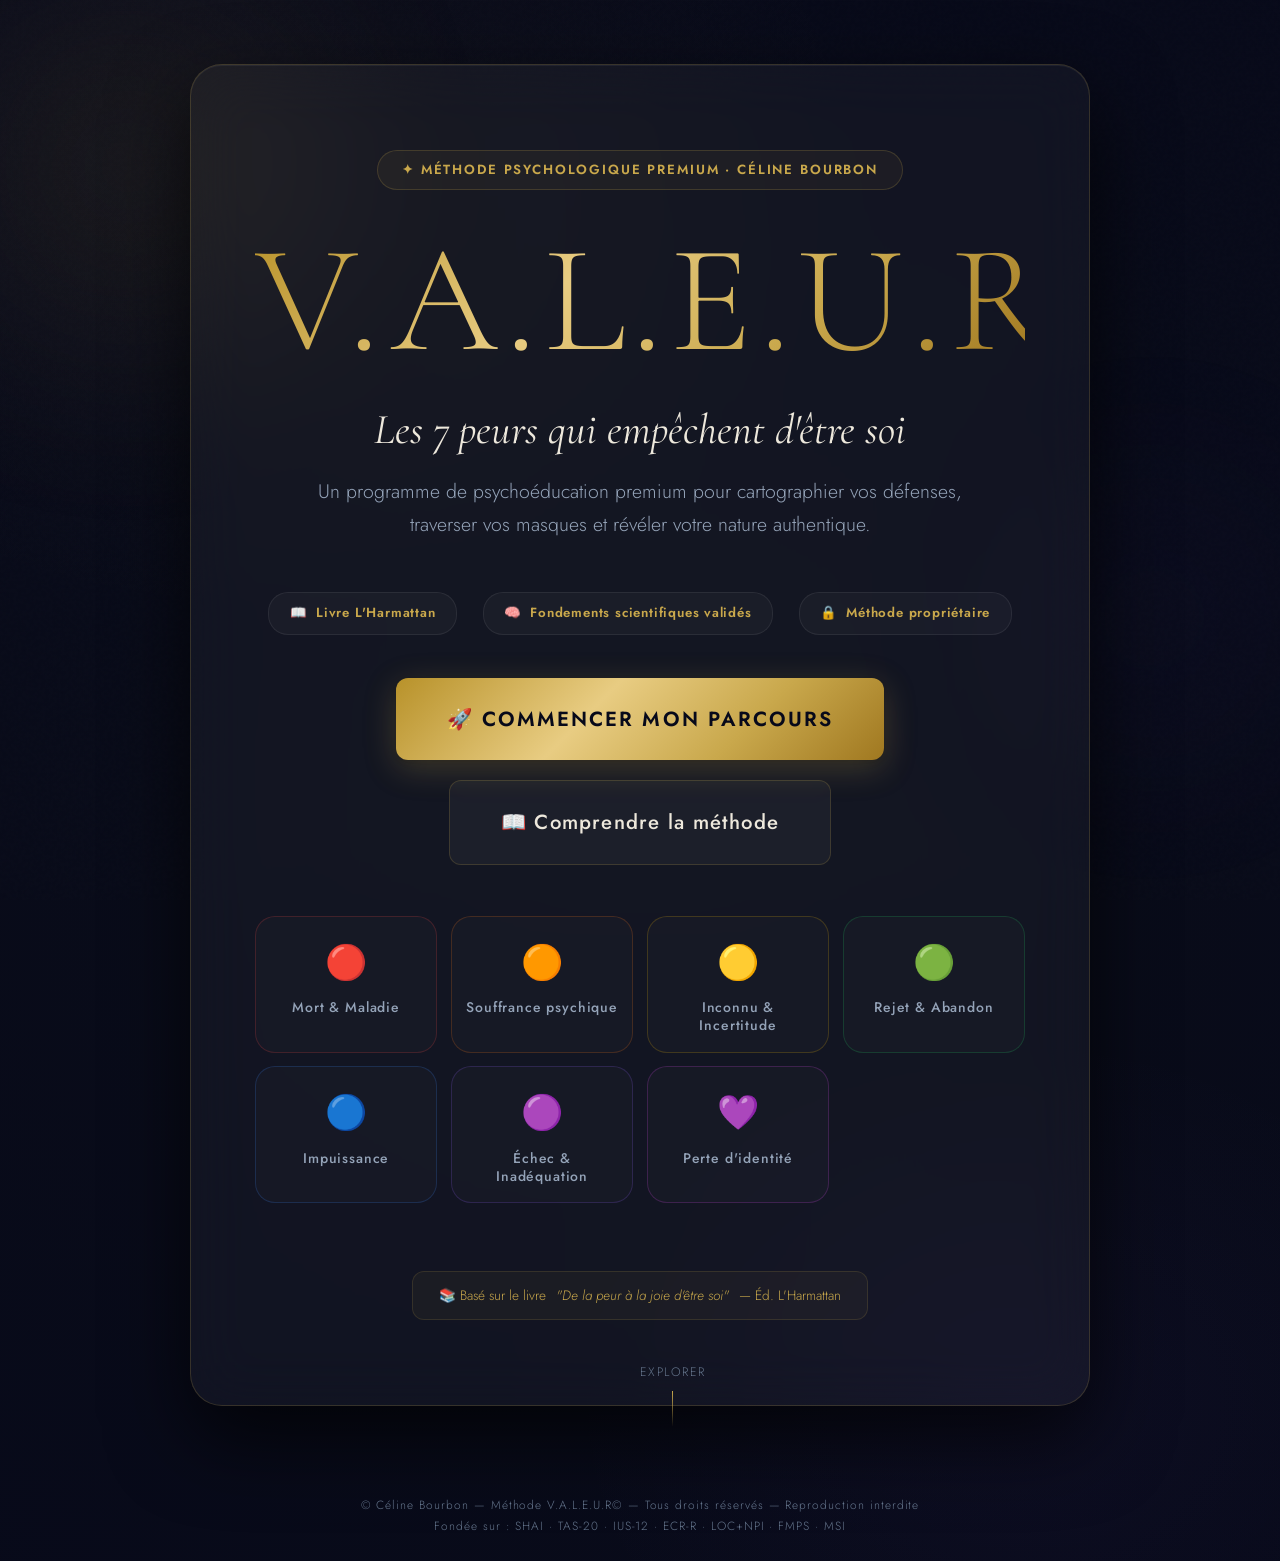
==== commit f1628b90: "Add files via upload" ====
--- a/index.html
+++ b/index.html
@@ -3,429 +3,249 @@
 <head>
   <meta charset="UTF-8">
   <meta name="viewport" content="width=device-width, initial-scale=1, viewport-fit=cover">
-  <title>V.A.L.E.U.R© — De la peur à la joie d'être soi</title>
-  <meta name="description" content="V.A.L.E.U.R© — Le premier parcours qui cartographie vos 7 peurs et vous libère de vos masques.">
+  <title>V.A.L.E.U.R© — Les 7 peurs qui empêchent d'être soi</title>
+  <meta name="description" content="Méthode V.A.L.E.U.R© par Céline Bourbon — Psychologue. Cartographiez vos défenses, traversez vos masques, révélez votre nature authentique.">
   <link rel="preconnect" href="https://fonts.googleapis.com">
   <link rel="preconnect" href="https://fonts.gstatic.com" crossorigin>
-  <link href="https://fonts.googleapis.com/css2?family=Cormorant+Garamond:ital,wght@0,300;0,400;0,600;0,700;1,300;1,400&display=swap" rel="stylesheet">
+  <link href="https://fonts.googleapis.com/css2?family=Cormorant+Garamond:ital,wght@0,300;0,400;0,600;1,300;1,400&family=Jost:wght@200;300;400;500;600&display=swap" rel="stylesheet">
+  <link rel="stylesheet" href="design-system.css">
   <style>
-    *, *::before, *::after { margin:0; padding:0; box-sizing:border-box; }
-    html { scroll-behavior:smooth; }
-    body { background:#080c14; color:#fff; font-family:'Cormorant Garamond',serif; overflow-x:hidden; }
-
-    :root {
-      --gold:#C9A84C; --gold-light:#e2c97e;
-      --gold-gradient:linear-gradient(135deg,#C9A84C 0%,#e2c97e 50%,#C9A84C 100%);
-      --text-primary:rgba(255,255,255,0.95);
-      --text-secondary:rgba(255,255,255,0.8);
-      --text-muted:rgba(255,255,255,0.55);
-
-      /* Échelle typographique AGRANDIE */
-      --fs-hero-logo: clamp(3.4rem, 7.2vw, 3.8rem);      /* ~54–60px */
-      --fs-heading:   clamp(2.1rem, 4vw, 2.4rem);        /* ~33–38px */
-      --fs-body:      clamp(1.2rem, 2vw, 1.35rem);       /* ~19–22px */
-      --fs-label:     clamp(0.9rem, 1.2vw, 1rem);        /* ~14–16px */
-      --fs-cta:       clamp(1.15rem, 2vw, 1.3rem);       /* ~18–21px */
-    }
-
-    #progress-bar { position:fixed;top:0;left:0;height:2px;background:var(--gold-gradient);transform-origin:left;transform:scaleX(0);z-index:1000;transition:transform 0.1s; }
-
-    .orbe { position:fixed;border-radius:50%;pointer-events:none;z-index:0;filter:blur(120px);opacity:0.12; }
-    .orbe-1 { width:700px;height:700px;background:radial-gradient(circle,#6c3483,transparent);top:-200px;right:-200px; }
-    .orbe-2 { width:600px;height:600px;background:radial-gradient(circle,#1b3a6b,transparent);bottom:10%;left:-150px; }
-
-    .particle { position:fixed;border-radius:50%;background:var(--gold);pointer-events:none;z-index:0;animation:floatUp linear infinite; }
-    @keyframes floatUp { 0%{transform:translateY(100vh);opacity:0}10%{opacity:0.3}90%{opacity:0.1}100%{transform:translateY(-60px);opacity:0} }
-
-    .page { position:relative;z-index:1; }
-
-    @keyframes fadeInUp { from{opacity:0;transform:translateY(30px)}to{opacity:1;transform:translateY(0)} }
-    @keyframes fadeIn   { from{opacity:0}to{opacity:1} }
-    @keyframes scaleIn  { from{opacity:0;transform:scale(0.9)}to{opacity:1;transform:scale(1)} }
-
-    .reveal { opacity:0;transform:translateY(40px);transition:opacity 0.9s ease,transform 0.9s ease; }
-    .reveal.visible { opacity:1;transform:translateY(0); }
-
-    .divider { width:1px;height:clamp(70px,10vw,110px);background:var(--gold-gradient);margin:0 auto;opacity:0.18; }
-
-    section { max-width:960px;margin:0 auto;padding:clamp(4.5rem,10vw,7rem) clamp(1.8rem,8vw,4rem); }
-    .section-tag { font-size:var(--fs-label);letter-spacing:0.35em;text-transform:uppercase;color:var(--gold);margin-bottom:2.1rem; }
-
-    /* ─── HERO ─── */
-    .hero {
-      min-height:80vh;display:flex;flex-direction:column;
-      justify-content:center;align-items:center;text-align:center;
-      padding:4.5rem clamp(1.8rem,8vw,4rem) 3.5rem;
-    }
-    .hero-name {
-      font-size:var(--fs-hero-logo);
-      font-weight:300;letter-spacing:0.32em;
-      background:var(--gold-gradient);-webkit-background-clip:text;-webkit-text-fill-color:transparent;background-clip:text;
-      line-height:0.95;margin-bottom:2.5rem;
-      animation:scaleIn 1.2s cubic-bezier(.22,1,.36,1) 0.1s both;
-      text-transform:uppercase;
-    }
-    .hero-line {
-      font-size:var(--fs-heading);
-      font-weight:300;font-style:italic;
-      color:var(--text-primary);line-height:1.4;
-      margin-bottom:2.8rem;max-width:28ch;
-      animation:fadeInUp 1s 0.3s both;
-    }
-    .hero-line em { font-style:italic;color:var(--gold); }
-    .hero-cta-wrap { display:flex;flex-direction:column;align-items:center;gap:1rem;animation:fadeInUp 1s 0.5s both; }
-    .hero-sub { font-size:var(--fs-label);letter-spacing:0.25em;text-transform:uppercase;color:var(--text-muted);margin-top:0.9rem;text-align:center; }
-    .hero-sub a { color:rgba(201,168,76,0.85);text-decoration:none;border-bottom:1px solid rgba(201,168,76,0.35);padding-bottom:2px;transition:color 0.3s,border-color 0.3s; }
-    .hero-sub a:hover { color:var(--gold-light);border-color:var(--gold-light); }
-
-    /* ─── BOUTONS ─── */
-    .btn-primary {
-      display:inline-block;background:var(--gold-gradient);color:#0d1117;
-      font-size:var(--fs-cta);font-weight:500;letter-spacing:0.28em;
-      text-transform:uppercase;text-decoration:none;
-      padding:1.15rem 3.1rem;border-radius:2px;
-      transition:transform 0.25s,box-shadow 0.25s;
-      box-shadow:0 6px 30px rgba(201,168,76,0.35);
-    }
-    .btn-primary:hover { transform:translateY(-2px);box-shadow:0 12px 52px rgba(201,168,76,0.6); }
-
-    /* ─── MIROIR ─── */
-    .miroir { text-align:center; }
-    .miroir-question {
-      font-size:var(--fs-heading);
-      font-weight:300;color:var(--text-primary);
-      line-height:1.4;margin-bottom:1.6rem;max-width:34ch;margin-inline:auto;
-    }
-    .miroir-question em { font-style:italic;color:var(--gold); }
-    .miroir-link { font-size:var(--fs-body);color:var(--text-secondary);margin-top:2rem; }
-    .miroir-link a { color:var(--gold);text-decoration:none;border-bottom:1px solid rgba(201,168,76,0.4);padding-bottom:2px; }
-    .miroir-link a:hover { color:var(--gold-light);border-color:var(--gold-light); }
-    .miroir-tagline { font-size:var(--fs-label);letter-spacing:0.3em;text-transform:uppercase;color:var(--text-muted);margin-top:2.4rem; }
-
-    /* ─── QUESTIONNAIRE ─── */
-    .questionnaire-section { text-align:center; }
-    .questionnaire-glass {
-      background:rgba(201,168,76,0.05);backdrop-filter:blur(32px);-webkit-backdrop-filter:blur(32px);
-      border:1px solid rgba(201,168,76,0.18);border-radius:18px;
-      padding:clamp(3rem,6.5vw,4.8rem);max-width:760px;margin:0 auto;
-      position:relative;overflow:hidden;
-    }
-    .questionnaire-glass::before { content:'';position:absolute;inset:-20%;background:radial-gradient(ellipse at 50% 0%,rgba(201,168,76,0.12) 0%,transparent 60%);pointer-events:none; }
-    .q-eyebrow,.q-supertag { font-size:var(--fs-label);letter-spacing:0.32em;text-transform:uppercase;color:var(--text-muted); }
-    .q-eyebrow { color:var(--gold);margin-bottom:0.6rem; }
-    .q-supertag { margin-bottom:1.8rem; }
-    .q-title {
-      font-size:var(--fs-heading);
-      font-weight:300;line-height:1.3;color:var(--text-primary);
-      margin-bottom:1.3rem;max-width:26ch;margin-inline:auto;
-    }
-    .q-title span { color:var(--gold-light); }
-    .q-body {
-      font-size:var(--fs-body);
-      color:var(--text-secondary);line-height:1.9;font-weight:300;
-      max-width:40ch;margin:0 auto 2.4rem;
-    }
-    .q-features {
-      display:flex;flex-wrap:wrap;justify-content:center;gap:0.9rem;margin-bottom:2.6rem;
-      font-size:var(--fs-label);
-    }
-    .q-feature {
-      background:rgba(8,12,20,0.6);border:1px solid rgba(255,255,255,0.16);
-      border-radius:999px;padding:0.55rem 1.4rem;color:var(--text-muted);
-      letter-spacing:0.18em;text-transform:uppercase;
-    }
-
-    /* ─── MÉTHODE ─── */
-    .methode-section { text-align:center; }
-    .methode-title {
-      font-size:var(--fs-heading);
-      font-weight:300;color:var(--text-primary);
-      line-height:1.35;margin-bottom:1.2rem;max-width:34ch;margin-inline:auto;
-    }
-    .methode-title span { color:var(--gold-light); }
-    .methode-sub {
-      font-size:var(--fs-body);
-      color:var(--text-secondary);font-weight:300;
-      max-width:44ch;margin:0 auto 3.4rem;line-height:1.9;
-    }
-    .steps-list { display:flex;flex-direction:column;max-width:720px;margin:0 auto;gap:0.3rem; }
-    .step-item {
-      display:flex;align-items:center;gap:clamp(18px,3vw,28px);
-      padding:1.25rem 1.6rem;border-left:2px solid currentColor;
-      background:rgba(255,255,255,0.02);text-align:left;
-      transition:background 0.25s;
-      font-size:var(--fs-body);
-    }
-    .step-item:hover { background:rgba(255,255,255,0.06); }
-    .step-letter {
-      font-size:clamp(2.1rem,3.5vw,2.6rem);
-      font-weight:700;line-height:1;min-width:clamp(30px,4.4vw,46px);
-    }
-    .step-title {
-      font-size:var(--fs-label);
-      letter-spacing:0.25em;text-transform:uppercase;margin-bottom:6px;
-    }
-    .step-desc { font-size:var(--fs-body);color:var(--text-muted);line-height:1.6; }
-
-    /* ─── RÉSULTATS ─── */
-    .results-section { text-align:center; }
-    .results-list { display:flex;flex-direction:column;gap:1rem;max-width:720px;margin:0 auto; }
-    .result-item {
-      display:flex;align-items:flex-start;gap:1rem;
-      padding:1.15rem 1.6rem;border-radius:10px;
-      background:rgba(201,168,76,0.05);border:1px solid rgba(201,168,76,0.18);
-      text-align:left;backdrop-filter:blur(10px);
-      font-size:var(--fs-body);
-    }
-    .result-icon { color:var(--gold);font-size:1rem;padding-top:4px;flex-shrink:0; }
-    .result-text { color:var(--text-secondary);line-height:1.7;font-weight:300; }
-
-    /* ─── CITATION ─── */
-    .citation-section { text-align:center; }
-    .citation-glass {
-      background:rgba(108,52,131,0.06);backdrop-filter:blur(24px);-webkit-backdrop-filter:blur(24px);
-      border:1px solid rgba(108,52,131,0.26);border-radius:18px;
-      padding:clamp(3.3rem,6.8vw,4.7rem) clamp(2.2rem,5.5vw,3.9rem);
-      max-width:760px;margin:0 auto;position:relative;
-      font-size:var(--fs-body);
-    }
-    .citation-glass::before {
-      content:'"';position:absolute;top:6px;left:26px;
-      font-size:4.8rem;color:var(--gold);opacity:0.09;line-height:1;
-    }
-    .citation-text { font-style:italic;color:var(--text-primary);line-height:1.9;max-width:40ch;margin:0 auto; }
-
-    /* ─── CTA FINAL ─── */
-    .cta-final { text-align:center; }
-    .cta-title {
-      font-size:var(--fs-heading);
-      font-weight:300;line-height:1.35;color:var(--text-primary);
-      margin-bottom:1.4rem;max-width:32ch;margin-inline:auto;
-    }
-    .cta-title span { color:var(--gold-light); }
-    .cta-note { font-size:var(--fs-label);letter-spacing:0.2em;text-transform:uppercase;color:var(--text-muted);margin-top:1.7rem; }
-
-    /* ─── FOOTER ─── */
-    footer {
-      text-align:center;padding:2.6rem 1.4rem;font-size:var(--fs-label);
-      letter-spacing:0.13em;color:var(--text-muted);
-      border-top:1px solid rgba(255,255,255,0.06);line-height:2.2;text-transform:uppercase;
-    }
-    footer em { text-transform:none;letter-spacing:0; }
-    footer a { color:var(--gold);text-decoration:none; }
-    footer a:hover { opacity:0.85; }
-
-    @media (max-width:600px) {
-      .hero { min-height:78vh;padding-top:4rem;padding-bottom:3rem; }
-      .btn-primary { width:100%;max-width:340px;text-align:center; }
-      .step-item { align-items:flex-start; }
-      section { padding-inline:1.6rem; }
+    .hero-container { position: relative; z-index: 1; }
+
+    .hero-card { padding: clamp(2.5rem, 7vw, 5rem) clamp(1.5rem, 5vw, 4rem); }
+
+    .credentials {
+      display: flex;
+      align-items: center;
+      justify-content: center;
+      gap: 1.5rem;
+      margin: 2.5rem 0;
+      flex-wrap: wrap;
+    }
+
+    .credential-badge {
+      display: flex;
+      align-items: center;
+      gap: 0.5rem;
+      padding: 0.55rem 1.2rem;
+      background: rgba(255,255,255,0.03);
+      border: 1px solid rgba(255,255,255,0.07);
+      border-radius: 20px;
+      font-size: 0.78rem;
+      color: var(--text-muted);
+      letter-spacing: 0.06em;
+    }
+
+    .credential-badge span { color: var(--gold); font-weight: 600; }
+
+    .seven-peurs {
+      display: grid;
+      grid-template-columns: repeat(auto-fit, minmax(clamp(130px, 20vw, 180px), 1fr));
+      gap: 0.8rem;
+      margin: 2.5rem auto;
+      max-width: 900px;
+    }
+
+    .peur-card {
+      display: flex;
+      flex-direction: column;
+      align-items: center;
+      gap: 0.4rem;
+      padding: 1rem 0.8rem;
+      background: rgba(255,255,255,0.02);
+      border: 1px solid rgba(255,255,255,0.05);
+      border-radius: var(--radius-md);
+      text-align: center;
+      transition: var(--transition);
+      cursor: default;
+    }
+
+    .peur-card:hover {
+      background: rgba(255,255,255,0.06);
+      transform: translateY(-4px);
+    }
+
+    .peur-emoji { font-size: clamp(1.6rem, 4vw, 2rem); }
+
+    .peur-name {
+      font-family: var(--font-body);
+      font-size: clamp(0.7rem, 1.8vw, 0.82rem);
+      font-weight: 500;
+      letter-spacing: 0.06em;
+      color: var(--text-secondary);
+      line-height: 1.3;
+    }
+
+    .scroll-indicator {
+      position: absolute;
+      bottom: 2.5rem;
+      left: 50%;
+      transform: translateX(-50%);
+      display: flex;
+      flex-direction: column;
+      align-items: center;
+      gap: 0.5rem;
+      color: var(--text-muted);
+      font-size: 0.72rem;
+      letter-spacing: 0.12em;
+      text-transform: uppercase;
+      animation: fadeInUp 1s 1.5s both;
+    }
+
+    .scroll-arrow {
+      width: 1px;
+      height: 36px;
+      background: linear-gradient(180deg, var(--gold), transparent);
+      animation: scrollPulse 2s ease-in-out infinite;
+    }
+
+    @keyframes scrollPulse {
+      0%, 100% { opacity: 0.3; transform: scaleY(1); }
+      50% { opacity: 1; transform: scaleY(1.1); }
+    }
+
+    .book-ref {
+      display: inline-flex;
+      align-items: center;
+      gap: 0.6rem;
+      margin-top: 1.5rem;
+      padding: 0.7rem 1.5rem;
+      background: rgba(201,168,76,0.05);
+      border: 1px solid rgba(201,168,76,0.15);
+      border-radius: 12px;
+      font-size: 0.8rem;
+      color: var(--gold);
+      text-decoration: none;
+      transition: var(--transition-fast);
+    }
+
+    .book-ref:hover {
+      background: rgba(201,168,76,0.1);
+      border-color: rgba(201,168,76,0.3);
+    }
+
+    .copyright-landing {
+      text-align: center;
+      padding: 1.5rem 1rem;
+      font-size: 0.7rem;
+      color: var(--text-muted);
+      letter-spacing: 0.08em;
+      position: relative;
+      z-index: 1;
     }
   </style>
 </head>
 <body>
 
-<div id="progress-bar"></div>
+<!-- Ambient orbes -->
 <div class="orbe orbe-1"></div>
 <div class="orbe orbe-2"></div>
-<div id="particles"></div>
-
-<div class="page">
-
-  <!-- ═══ HERO ═══ -->
-  <section class="hero">
-    <div class="hero-name">V.A.L.E.U.R©</div>
-    <p class="hero-line">
-      Et si votre anxiété<br>
-      n'était pas un problème —<br>
-      mais un <em>message</em>&nbsp;?
+
+<div id="progress-bar" class="progress-bar" style="transform:scaleX(0)"></div>
+
+<div class="hero-container">
+  <div class="hero-card glass-card animate-up">
+
+    <!-- Tag -->
+    <div class="hero-tag animate-up delay-1">
+      ✦ Méthode psychologique premium · Céline Bourbon
+    </div>
+
+    <!-- Titre -->
+    <h1 class="hero-title animate-up delay-2">V.A.L.E.U.R©</h1>
+
+    <!-- Tagline -->
+    <p class="hero-tagline animate-up delay-2">
+      Les 7 peurs qui empêchent d'être soi
     </p>
-    <div class="hero-cta-wrap">
-      <a href="accueill.html" class="btn-primary">Me libérer de mon anxiété</a>
-      <p class="hero-sub">
-        De la peur à la joie d'être soi &nbsp;·&nbsp;
-        <a href="masques.html">Découvrir les 7 masques →</a>
-      </p>
-    </div>
-  </section>
-
-  <div class="divider"></div>
-
-  <!-- ═══ MIROIR ═══ -->
-  <section class="miroir reveal">
-    <p class="section-tag">Le vrai problème</p>
-    <p class="miroir-question">
-      Vous avez tout essayé.<br>
-      <em>L'anxiété est encore là.</em>
+
+    <!-- Sous-titre -->
+    <p class="hero-subtitle animate-up delay-3">
+      Un programme de psychoéducation premium pour cartographier vos défenses,<br>
+      traverser vos masques et révéler votre nature authentique.
     </p>
-    <p class="miroir-link">
-      <a href="masques.html">Découvrir les 7 peurs qui empêchent d'être soi →</a>
-    </p>
-    <p class="miroir-tagline">De la peur à la joie d'être soi</p>
-  </section>
-
-  <div class="divider"></div>
-
-  <!-- ═══ QUESTIONNAIRE ═══ -->
-  <section class="questionnaire-section reveal">
-    <div class="questionnaire-glass">
-      <p class="q-eyebrow">Parcours de libération</p>
-      <p class="q-supertag">Le questionnaire unique</p>
-      <h2 class="q-title">
-        Quelle est votre<br>
-        forme d'anxiété ?
-      </h2>
-      <p class="q-body">
-        V.A.L.E.U.R© est le premier parcours qui cartographie précisément
-        vos 7 peurs dominantes — pas un diagnostic générique, une carte
-        personnelle de ce qui vous bloque et du chemin pour en sortir.
-      </p>
-      <div class="q-features">
-        <span class="q-feature">Confidentiel</span>
-        <span class="q-feature">À votre rythme</span>
-        <span class="q-feature">Transformation profonde</span>
-      </div>
-      <a href="questionnaire.html" class="btn-primary">Commencer ma cartographie</a>
-    </div>
-  </section>
-
-  <div class="divider"></div>
-
-  <!-- ═══ MÉTHODE ═══ -->
-  <section class="methode-section reveal">
-    <p class="section-tag">La solution</p>
-    <h2 class="methode-title">
-      V.A.L.E.U.R© est le premier parcours<br>
-      qui cible toutes les formes de l'anxiété.
-    </h2>
-    <p class="methode-sub">
-      6 étapes concrètes. Pas des mois à parler de vos problèmes —
-      une identification précise de ce qui vous bloque et un chemin
-      clair pour vous en libérer.
-    </p>
-    <div class="steps-list">
-      <div class="step-item" style="color:#c0392b;border-color:#c0392b">
-        <div class="step-letter" style="color:#c0392b">V</div>
-        <div>
-          <div class="step-title" style="color:#c0392b">Voir</div>
-          <div class="step-desc">Je vois le masque qui s'active et la peur qui le nourrit.</div>
-        </div>
-      </div>
-      <div class="step-item" style="color:#c4622d;border-color:#c4622d">
-        <div class="step-letter" style="color:#c4622d">A</div>
-        <div>
-          <div class="step-title" style="color:#c4622d">Accueillir</div>
-          <div class="step-desc">J'accueille l'émotion sous le masque, sans la fuir.</div>
-        </div>
-      </div>
-      <div class="step-item" style="color:#c9a84c;border-color:#c9a84c">
-        <div class="step-letter" style="color:#c9a84c">L</div>
-        <div>
-          <div class="step-title" style="color:#c9a84c">Localiser</div>
-          <div class="step-desc">Je localise dans mon corps où le masque se manifeste.</div>
-        </div>
-      </div>
-      <div class="step-item" style="color:#2d6a4f;border-color:#2d6a4f">
-        <div class="step-letter" style="color:#2d6a4f">E</div>
-        <div>
-          <div class="step-title" style="color:#2d6a4f">Explorer</div>
-          <div class="step-desc">J'explore le conflit entre mon masque et ma valeur authentique.</div>
-        </div>
-      </div>
-      <div class="step-item" style="color:#1b6fa2;border-color:#1b6fa2">
-        <div class="step-letter" style="color:#1b6fa2">U</div>
-        <div>
-          <div class="step-title" style="color:#1b6fa2">Unifier</div>
-          <div class="step-desc">J'intègre la part blessée et je choisis ma valeur.</div>
-        </div>
-      </div>
-      <div class="step-item" style="color:#7d3c98;border-color:#7d3c98">
-        <div class="step-letter" style="color:#7d3c98">R</div>
-        <div>
-          <div class="step-title" style="color:#7d3c98">Renforcer</div>
-          <div class="step-desc">J'ancre le nouveau choix pour qu'il devienne ma nouvelle voie.</div>
-        </div>
-      </div>
-    </div>
-  </section>
-
-  <div class="divider"></div>
-
-  <!-- ═══ RÉSULTATS ═══ -->
-  <section class="results-section reveal">
-    <p class="section-tag">Ce que vous pouvez obtenir</p>
-    <div class="results-list">
-      <div class="result-item">
-        <div class="result-icon">✦</div>
-        <div class="result-text">Sortir enfin des schémas répétitifs qui vous épuisent depuis trop longtemps</div>
-      </div>
-      <div class="result-item">
-        <div class="result-icon">✦</div>
-        <div class="result-text">Comprendre ce qui vous bloque et savoir exactement quoi en faire, étape par étape</div>
-      </div>
-      <div class="result-item">
-        <div class="result-icon">✦</div>
-        <div class="result-text">Ne plus être gouverné(e) par des peurs qui ne vous appartiennent plus</div>
-      </div>
-      <div class="result-item">
-        <div class="result-icon">✦</div>
-        <div class="result-text">Retrouver votre élan vital, votre spontanéité, votre liberté intérieure</div>
-      </div>
-      <div class="result-item">
-        <div class="result-icon">✦</div>
-        <div class="result-text">Ressentir la joie d'être vous — sans masque, sans rôle, sans prison</div>
-      </div>
-    </div>
-  </section>
-
-  <div class="divider"></div>
-
-  <!-- ═══ CITATION ═══ -->
-  <section class="citation-section reveal">
-    <div class="citation-glass">
-      <p class="citation-text">
-        Rien ne vous enferme plus<br>que la peur d'avoir mal.<br><br>
-        Mais rien ne vous libère autant<br>que le courage de la traverser.
-      </p>
-    </div>
-  </section>
-
-  <div class="divider"></div>
-
-  <!-- ═══ CTA FINAL ═══ -->
-  <section class="cta-final reveal">
-    <h2 class="cta-title">
-      Prêt·e à découvrir<br>
-      les 7 visages de votre anxiété ?
-    </h2>
-    <a href="accueill.html" class="btn-primary">Me libérer de mon anxiété</a>
-    <p class="cta-note">Confidentiel &nbsp;·&nbsp; À votre rythme</p>
-  </section>
-
-  <footer>
-    © Céline Bourbon &nbsp;·&nbsp; Méthode V.A.L.E.U.R© &nbsp;·&nbsp; Tous droits réservés<br>
-    <em>« De la peur à la joie d'être soi »</em> &nbsp;·&nbsp;
-    <a href="https://www.editions-harmattan.fr" target="_blank" rel="noopener">Éditions L'Harmattan</a>
-  </footer>
-
+
+    <!-- Credentials -->
+    <div class="credentials animate-up delay-3">
+      <div class="credential-badge">📖 <span>Livre L'Harmattan</span></div>
+      <div class="credential-badge">🧠 <span>Fondements scientifiques validés</span></div>
+      <div class="credential-badge">🔒 <span>Méthode propriétaire</span></div>
+    </div>
+
+    <!-- CTA -->
+    <div class="hero-cta animate-up delay-4">
+      <a href="dashboard.html" class="btn-primary btn-hero">
+        🚀 Commencer mon parcours
+      </a>
+      <a href="module-0.html" class="btn-secondary btn-hero">
+        📖 Comprendre la méthode
+      </a>
+    </div>
+
+    <!-- 7 peurs -->
+    <div class="seven-peurs animate-up delay-5">
+      <div class="peur-card" style="border-color:rgba(239,68,68,0.2)">
+        <span class="peur-emoji">🔴</span>
+        <span class="peur-name">Mort &amp; Maladie</span>
+      </div>
+      <div class="peur-card" style="border-color:rgba(249,115,22,0.2)">
+        <span class="peur-emoji">🟠</span>
+        <span class="peur-name">Souffrance psychique</span>
+      </div>
+      <div class="peur-card" style="border-color:rgba(234,179,8,0.2)">
+        <span class="peur-emoji">🟡</span>
+        <span class="peur-name">Inconnu &amp; Incertitude</span>
+      </div>
+      <div class="peur-card" style="border-color:rgba(34,197,94,0.2)">
+        <span class="peur-emoji">🟢</span>
+        <span class="peur-name">Rejet &amp; Abandon</span>
+      </div>
+      <div class="peur-card" style="border-color:rgba(59,130,246,0.2)">
+        <span class="peur-emoji">🔵</span>
+        <span class="peur-name">Impuissance</span>
+      </div>
+      <div class="peur-card" style="border-color:rgba(139,92,246,0.2)">
+        <span class="peur-emoji">🟣</span>
+        <span class="peur-name">Échec &amp; Inadéquation</span>
+      </div>
+      <div class="peur-card" style="border-color:rgba(217,70,239,0.2)">
+        <span class="peur-emoji">💜</span>
+        <span class="peur-name">Perte d'identité</span>
+      </div>
+    </div>
+
+    <!-- Référence livre -->
+    <div style="text-align:center;" class="animate-up delay-5">
+      <span class="book-ref">
+        📚 Basé sur le livre <em>"De la peur à la joie d'être soi"</em> — Éd. L'Harmattan
+      </span>
+    </div>
+
+  </div>
+
+  <div class="scroll-indicator">
+    <span>Explorer</span>
+    <div class="scroll-arrow"></div>
+  </div>
 </div>
 
+<div class="copyright-landing">
+  © Céline Bourbon — Méthode V.A.L.E.U.R© — Tous droits réservés — Reproduction interdite<br>
+  Fondée sur : SHAI · TAS-20 · IUS-12 · ECR-R · LOC+NPI · FMPS · MSI
+</div>
+
+<script src="valeur-core.js"></script>
 <script>
-  const pc = document.getElementById('particles');
-  for (let i=0;i<20;i++) {
-    const p=document.createElement('div');p.className='particle';
-    p.style.cssText=`left:${Math.random()*100}%;width:${Math.random()*2+1}px;height:${Math.random()*2+1}px;animation-duration:${Math.random()*20+15}s;animation-delay:${Math.random()*18}s;`;
-    pc.appendChild(p);
+  // Si déjà utilisateur avec données, rediriger vers dashboard
+  const hasData = localStorage.getItem('valeur-journal');
+  if (hasData && JSON.parse(hasData)?.length > 0) {
+    // On reste sur la landing - l'utilisateur peut choisir
   }
-  window.addEventListener('scroll',()=>{
-    const pct=window.scrollY/(document.body.scrollHeight-window.innerHeight);
-    document.getElementById('progress-bar').style.transform=`scaleX(${pct})`;
+  // Scroll progress
+  window.addEventListener('scroll', () => {
+    const pct = window.scrollY / (document.body.scrollHeight - window.innerHeight) * 100;
+    ValeurCore.updateProgressBar(pct);
   });
-  const reveals=document.querySelectorAll('.reveal');
-  const obs=new IntersectionObserver((entries)=>{
-    entries.forEach((e,i)=>{ if(e.isIntersecting){setTimeout(()=>e.target.classList.add('visible'),i*60);obs.unobserve(e.target);} });
-  },{threshold:0.1});
-  reveals.forEach(el=>obs.observe(el));
 </script>
 </body>
 </html>
--- a/design-system.css
+++ b/design-system.css
@@ -0,0 +1,1014 @@
+/* ═══════════════════════════════════════════════════════════════
+   V.A.L.E.U.R© — DESIGN SYSTEM PREMIUM
+   © Céline Bourbon — Méthode V.A.L.E.U.R© — Tous droits réservés
+   ═══════════════════════════════════════════════════════════════ */
+
+@import url('https://fonts.googleapis.com/css2?family=Cormorant+Garamond:ital,wght@0,300;0,400;0,500;0,600;0,700;1,300;1,400&family=Jost:wght@200;300;400;500;600;700&display=swap');
+
+/* ── ANTI-COPY PROTECTION ── */
+* {
+  -webkit-user-select: none;
+  -moz-user-select: none;
+  -ms-user-select: none;
+  user-select: none;
+}
+
+input, textarea, select {
+  -webkit-user-select: text;
+  -moz-user-select: text;
+  user-select: text;
+}
+
+/* ── CSS VARIABLES ── */
+:root {
+  --bg-deep: #07091A;
+  --bg-mid: #0d1117;
+  --bg-surface: #111827;
+
+  --glass-bg: rgba(255,255,255,0.04);
+  --glass-bg-hover: rgba(255,255,255,0.08);
+  --glass-border: rgba(201,168,76,0.2);
+  --glass-border-hover: rgba(201,168,76,0.45);
+  --glass-blur: blur(28px);
+  --glass-shadow: 0 32px 80px rgba(0,0,0,0.7), inset 0 1px 0 rgba(255,255,255,0.06);
+
+  --gold: #C9A84C;
+  --gold-light: #E8CC82;
+  --gold-pale: #F5E6B8;
+  --gold-dim: rgba(201,168,76,0.3);
+  --gold-gradient: linear-gradient(135deg, #B8922A 0%, #E8CC82 40%, #C9A84C 70%, #A07820 100%);
+  --gold-gradient-simple: linear-gradient(135deg, #C9A84C, #E8CC82);
+
+  --text-primary: #EDE8DC;
+  --text-secondary: #94A3B8;
+  --text-muted: #64748B;
+
+  --rouge: #EF4444; --rouge-glow: rgba(239,68,68,0.3);
+  --orange: #F97316; --orange-glow: rgba(249,115,22,0.3);
+  --jaune: #EAB308; --jaune-glow: rgba(234,179,8,0.3);
+  --vert: #22C55E; --vert-glow: rgba(34,197,94,0.3);
+  --bleu: #3B82F6; --bleu-glow: rgba(59,130,246,0.3);
+  --indigo: #8B5CF6; --indigo-glow: rgba(139,92,246,0.3);
+  --violet: #D946EF; --violet-glow: rgba(217,70,239,0.3);
+
+  --radius-sm: 12px;
+  --radius-md: 20px;
+  --radius-lg: 32px;
+  --radius-xl: 48px;
+
+  --transition: all 0.4s cubic-bezier(0.34, 1.56, 0.64, 1);
+  --transition-fast: all 0.2s ease;
+
+  --font-display: 'Cormorant Garamond', Georgia, serif;
+  --font-body: 'Jost', -apple-system, sans-serif;
+}
+
+/* ── RESET & BASE ── */
+*, *::before, *::after { box-sizing: border-box; margin: 0; padding: 0; }
+
+html {
+  font-size: clamp(14px, 2.2vw, 17px);
+  scroll-behavior: smooth;
+  -webkit-tap-highlight-color: transparent;
+}
+
+body {
+  background: var(--bg-deep);
+  background-image:
+    radial-gradient(ellipse 80% 50% at 20% 10%, rgba(201,168,76,0.04) 0%, transparent 60%),
+    radial-gradient(ellipse 60% 40% at 80% 90%, rgba(139,92,246,0.04) 0%, transparent 60%),
+    radial-gradient(ellipse 100% 80% at 50% 50%, rgba(13,17,23,0.5) 0%, transparent 100%);
+  color: var(--text-primary);
+  font-family: var(--font-body);
+  font-weight: 300;
+  line-height: 1.7;
+  min-height: 100vh;
+  overflow-x: hidden;
+}
+
+/* ── NOISE TEXTURE OVERLAY ── */
+body::before {
+  content: '';
+  position: fixed;
+  inset: 0;
+  background-image: url("data:image/svg+xml,%3Csvg viewBox='0 0 256 256' xmlns='http://www.w3.org/2000/svg'%3E%3Cfilter id='noise'%3E%3CfeTurbulence type='fractalNoise' baseFrequency='0.9' numOctaves='4' stitchTiles='stitch'/%3E%3C/filter%3E%3Crect width='100%25' height='100%25' filter='url(%23noise)' opacity='0.03'/%3E%3C/svg%3E");
+  opacity: 0.4;
+  pointer-events: none;
+  z-index: 0;
+}
+
+/* ── GLASSMORPHISM ── */
+.glass-card {
+  background: var(--glass-bg) !important;
+  backdrop-filter: var(--glass-blur) !important;
+  -webkit-backdrop-filter: var(--glass-blur) !important;
+  border: 1px solid var(--glass-border) !important;
+  border-radius: var(--radius-lg) !important;
+  box-shadow: var(--glass-shadow) !important;
+  padding: clamp(1.5rem, 4vw, 3rem);
+  position: relative;
+  overflow: hidden;
+  transition: var(--transition);
+}
+
+.glass-card::after {
+  content: '';
+  position: absolute;
+  inset: 0;
+  background: var(--gold-gradient);
+  opacity: 0;
+  transition: opacity 0.4s ease;
+  border-radius: inherit;
+  pointer-events: none;
+}
+
+.glass-card:hover {
+  background: var(--glass-bg-hover) !important;
+  border-color: var(--glass-border-hover) !important;
+  box-shadow: 0 40px 100px rgba(0,0,0,0.8), 0 0 60px var(--gold-dim), inset 0 1px 0 rgba(255,255,255,0.1) !important;
+  transform: translateY(-4px);
+}
+
+.glass-card:hover::after { opacity: 0.03; }
+
+/* ── TYPOGRAPHY ── */
+h1, .h1 {
+  font-family: var(--font-display);
+  font-size: clamp(3.5rem, 12vw, 8rem);
+  font-weight: 300;
+  letter-spacing: -0.02em;
+  line-height: 1.05;
+  background: var(--gold-gradient);
+  -webkit-background-clip: text;
+  -webkit-text-fill-color: transparent;
+  background-clip: text;
+}
+
+h2, .h2 {
+  font-family: var(--font-display);
+  font-size: clamp(2rem, 7vw, 4rem);
+  font-weight: 400;
+  letter-spacing: -0.01em;
+  line-height: 1.15;
+  color: var(--text-primary);
+}
+
+h3, .h3 {
+  font-family: var(--font-display);
+  font-size: clamp(1.5rem, 5vw, 2.5rem);
+  font-weight: 500;
+  color: var(--text-primary);
+  line-height: 1.3;
+}
+
+h4, .h4 {
+  font-family: var(--font-body);
+  font-size: clamp(1rem, 3vw, 1.3rem);
+  font-weight: 600;
+  letter-spacing: 0.12em;
+  text-transform: uppercase;
+  color: var(--gold);
+}
+
+p {
+  font-family: var(--font-body);
+  font-size: clamp(0.95rem, 2.5vw, 1.1rem);
+  color: var(--text-secondary);
+  line-height: 1.8;
+}
+
+.lead {
+  font-size: clamp(1.1rem, 3vw, 1.4rem);
+  color: var(--text-primary);
+  font-weight: 300;
+}
+
+/* ── PROGRESS BAR ── */
+#progress-bar, .progress-bar {
+  position: fixed !important;
+  top: 0 !important;
+  left: 0 !important;
+  height: 3px !important;
+  width: 100%;
+  background: var(--gold-gradient) !important;
+  z-index: 9999 !important;
+  transform-origin: left !important;
+  box-shadow: 0 0 12px rgba(201,168,76,0.6) !important;
+  transition: transform 0.5s ease !important;
+}
+
+/* ── GLASS HEADER ── */
+.glass-header {
+  position: sticky !important;
+  top: 0 !important;
+  z-index: 500 !important;
+  backdrop-filter: blur(40px) !important;
+  -webkit-backdrop-filter: blur(40px) !important;
+  background: rgba(7,9,26,0.88) !important;
+  border-bottom: 1px solid var(--glass-border) !important;
+  padding: clamp(1rem, 2.5vw, 1.5rem) clamp(1.5rem, 4vw, 3rem) !important;
+  width: 100% !important;
+}
+
+.header-content {
+  max-width: 1400px;
+  margin: 0 auto;
+  display: flex;
+  align-items: center;
+  justify-content: space-between;
+  gap: 2rem;
+}
+
+.logo-text {
+  font-family: var(--font-display);
+  font-size: clamp(1.3rem, 3.5vw, 1.8rem);
+  font-weight: 600;
+  background: var(--gold-gradient);
+  -webkit-background-clip: text;
+  -webkit-text-fill-color: transparent;
+  background-clip: text;
+  text-decoration: none;
+  letter-spacing: 0.05em;
+}
+
+/* ── NAVIGATION ── */
+nav {
+  display: flex;
+  gap: 0.5rem;
+  align-items: center;
+}
+
+nav a {
+  font-family: var(--font-body);
+  font-size: clamp(0.85rem, 2vw, 0.95rem);
+  font-weight: 500;
+  letter-spacing: 0.08em;
+  color: var(--text-secondary);
+  text-decoration: none;
+  padding: 0.6rem 1.1rem;
+  border-radius: var(--radius-sm);
+  transition: var(--transition-fast);
+  border: 1px solid transparent;
+}
+
+nav a:hover, nav a.active {
+  color: var(--gold);
+  background: rgba(201,168,76,0.08);
+  border-color: rgba(201,168,76,0.2);
+}
+
+/* ── HAMBURGER ── */
+.hamburger {
+  display: none;
+  flex-direction: column;
+  gap: 5px;
+  cursor: pointer;
+  padding: 8px;
+  z-index: 501;
+}
+
+.hamburger span {
+  width: 24px;
+  height: 2px;
+  background: var(--gold);
+  border-radius: 2px;
+  transition: var(--transition-fast);
+  display: block;
+}
+
+.hamburger.active span:nth-child(1) { transform: rotate(45deg) translateY(8px); }
+.hamburger.active span:nth-child(2) { opacity: 0; transform: scaleX(0); }
+.hamburger.active span:nth-child(3) { transform: rotate(-45deg) translateY(-8px); }
+
+/* ── BUTTONS ── */
+.btn-primary {
+  display: inline-flex;
+  align-items: center;
+  justify-content: center;
+  gap: 0.6rem;
+  font-family: var(--font-body);
+  font-size: clamp(0.9rem, 2.5vw, 1rem);
+  font-weight: 600;
+  letter-spacing: 0.1em;
+  text-transform: uppercase;
+  color: #07091A !important;
+  background: var(--gold-gradient) !important;
+  border: none;
+  border-radius: var(--radius-sm);
+  padding: clamp(0.9rem, 2.5vw, 1.1rem) clamp(1.8rem, 4vw, 2.5rem);
+  cursor: pointer;
+  text-decoration: none;
+  transition: var(--transition);
+  box-shadow: 0 8px 32px rgba(201,168,76,0.25), 0 2px 8px rgba(0,0,0,0.3);
+  position: relative;
+  overflow: hidden;
+}
+
+.btn-primary::before {
+  content: '';
+  position: absolute;
+  inset: 0;
+  background: linear-gradient(135deg, rgba(255,255,255,0.2), transparent);
+  opacity: 0;
+  transition: opacity 0.3s;
+}
+
+.btn-primary:hover {
+  transform: translateY(-3px) scale(1.02);
+  box-shadow: 0 16px 48px rgba(201,168,76,0.45), 0 4px 12px rgba(0,0,0,0.4);
+}
+
+.btn-primary:hover::before { opacity: 1; }
+
+.btn-secondary {
+  display: inline-flex;
+  align-items: center;
+  justify-content: center;
+  gap: 0.6rem;
+  font-family: var(--font-body);
+  font-size: clamp(0.9rem, 2.5vw, 1rem);
+  font-weight: 500;
+  letter-spacing: 0.06em;
+  color: var(--text-primary) !important;
+  background: var(--glass-bg) !important;
+  border: 1px solid var(--glass-border) !important;
+  border-radius: var(--radius-sm);
+  padding: clamp(0.9rem, 2.5vw, 1.1rem) clamp(1.8rem, 4vw, 2.5rem);
+  cursor: pointer;
+  text-decoration: none;
+  transition: var(--transition-fast);
+  backdrop-filter: blur(12px);
+}
+
+.btn-secondary:hover {
+  background: rgba(201,168,76,0.08) !important;
+  border-color: var(--gold) !important;
+  color: var(--gold) !important;
+  transform: translateY(-2px);
+}
+
+.btn-hero {
+  font-size: clamp(1rem, 3vw, 1.2rem) !important;
+  padding: clamp(1rem, 3vw, 1.4rem) clamp(2rem, 5vw, 3rem) !important;
+  min-width: 240px;
+}
+
+.full-width { width: 100%; }
+
+/* ── FAB ── */
+.fab {
+  position: fixed !important;
+  bottom: clamp(24px, 5vw, 40px) !important;
+  right: clamp(24px, 5vw, 40px) !important;
+  width: clamp(56px, 9vw, 68px) !important;
+  height: clamp(56px, 9vw, 68px) !important;
+  border-radius: 50% !important;
+  background: var(--gold-gradient) !important;
+  border: 2px solid rgba(255,255,255,0.15) !important;
+  box-shadow: 0 16px 48px rgba(201,168,76,0.4), 0 4px 12px rgba(0,0,0,0.4) !important;
+  font-size: clamp(1.3rem, 2.5vw, 1.6rem) !important;
+  cursor: pointer !important;
+  z-index: 1001 !important;
+  display: flex !important;
+  align-items: center !important;
+  justify-content: center !important;
+  animation: fabFloat 3s ease-in-out infinite !important;
+  transition: box-shadow 0.3s ease, transform 0.3s ease !important;
+  color: #07091A;
+}
+
+.fab:hover {
+  box-shadow: 0 24px 60px rgba(201,168,76,0.6), 0 8px 20px rgba(0,0,0,0.5) !important;
+  animation-play-state: paused !important;
+  transform: scale(1.1) !important;
+}
+
+@keyframes fabFloat {
+  0%, 100% { transform: translateY(0); }
+  50% { transform: translateY(-8px); }
+}
+
+/* ── MAIN LAYOUT ── */
+main {
+  max-width: 1400px;
+  width: 100%;
+  margin: 0 auto;
+  padding: clamp(1.5rem, 4vw, 3rem) clamp(1rem, 3vw, 2.5rem);
+  position: relative;
+  z-index: 1;
+}
+
+.section {
+  margin-bottom: clamp(2rem, 5vw, 4rem);
+}
+
+.text-center { text-align: center; }
+
+/* ── STATS GRID ── */
+.stats-grid {
+  display: grid;
+  grid-template-columns: repeat(auto-fit, minmax(clamp(200px, 28vw, 280px), 1fr));
+  gap: clamp(1rem, 2.5vw, 1.5rem);
+  margin: clamp(1.5rem, 3vw, 2.5rem) 0;
+}
+
+.stat-card {
+  text-align: center;
+  padding: clamp(1.5rem, 3vw, 2.5rem) clamp(1rem, 2.5vw, 2rem);
+}
+
+.stat-value {
+  font-family: var(--font-display);
+  font-size: clamp(2.5rem, 8vw, 4.5rem);
+  font-weight: 300;
+  background: var(--gold-gradient);
+  -webkit-background-clip: text;
+  -webkit-text-fill-color: transparent;
+  background-clip: text;
+  display: block;
+  line-height: 1.1;
+  margin-bottom: 0.5rem;
+}
+
+.stat-label {
+  font-family: var(--font-body);
+  font-size: clamp(0.75rem, 2vw, 0.85rem);
+  letter-spacing: 0.12em;
+  text-transform: uppercase;
+  color: var(--text-muted);
+}
+
+/* ── CARTE MASQUES ── */
+.carte-container {
+  width: clamp(320px, 80vw, 700px) !important;
+  height: clamp(320px, 80vw, 700px) !important;
+  margin: 0 auto;
+  display: flex;
+  align-items: center;
+  justify-content: center;
+}
+
+#carte-masques {
+  width: 100%;
+  height: 100%;
+  overflow: visible;
+  filter: drop-shadow(0 20px 60px rgba(201,168,76,0.15));
+}
+
+.masques-legend {
+  display: grid;
+  grid-template-columns: repeat(auto-fit, minmax(160px, 1fr));
+  gap: 0.8rem;
+  margin-top: 2rem;
+}
+
+.legend-item {
+  display: flex;
+  align-items: center;
+  gap: 0.75rem;
+  padding: 0.8rem 1rem;
+  background: rgba(255,255,255,0.02);
+  border-radius: var(--radius-sm);
+  border: 1px solid rgba(255,255,255,0.04);
+  transition: var(--transition-fast);
+  cursor: default;
+}
+
+.legend-item:hover {
+  background: rgba(255,255,255,0.06);
+  border-color: rgba(201,168,76,0.2);
+  transform: translateX(4px);
+}
+
+.legend-emoji { font-size: 1.3rem; flex-shrink: 0; }
+
+.legend-text strong {
+  display: block;
+  font-family: var(--font-body);
+  font-size: 0.8rem;
+  font-weight: 500;
+  color: var(--text-primary);
+}
+
+.legend-text small {
+  font-size: 0.72rem;
+  color: var(--text-muted);
+}
+
+/* ── JOURNAL FORM ── */
+.valeur-steps { display: grid; gap: 1.2rem; margin: 1.5rem 0; }
+
+.step-item label {
+  display: block;
+  font-family: var(--font-body);
+  font-size: 0.85rem;
+  font-weight: 600;
+  letter-spacing: 0.1em;
+  text-transform: uppercase;
+  color: var(--gold);
+  margin-bottom: 0.5rem;
+}
+
+.step-letter {
+  font-family: var(--font-display);
+  font-size: 1.4rem;
+  font-weight: 600;
+}
+
+textarea, input[type="text"], input[type="datetime-local"], select {
+  background: rgba(255,255,255,0.04) !important;
+  border: 1px solid rgba(255,255,255,0.08) !important;
+  border-radius: var(--radius-sm) !important;
+  padding: clamp(0.8rem, 2vw, 1rem) clamp(1rem, 2.5vw, 1.2rem) !important;
+  color: var(--text-primary) !important;
+  font-family: var(--font-body) !important;
+  font-size: clamp(0.9rem, 2.2vw, 1rem) !important;
+  font-weight: 300 !important;
+  width: 100%;
+  transition: var(--transition-fast);
+  line-height: 1.6;
+}
+
+textarea::placeholder, input::placeholder {
+  color: var(--text-muted) !important;
+  font-style: italic;
+}
+
+textarea:focus, input:focus, select:focus {
+  outline: none !important;
+  border-color: rgba(201,168,76,0.4) !important;
+  background: rgba(255,255,255,0.06) !important;
+  box-shadow: 0 0 0 3px rgba(201,168,76,0.08), 0 4px 20px rgba(0,0,0,0.3) !important;
+}
+
+textarea { resize: vertical; min-height: 80px; }
+
+select option { background: #0d1117; color: var(--text-primary); }
+
+.form-row {
+  display: grid;
+  grid-template-columns: 1fr 1fr;
+  gap: 1rem;
+  margin-bottom: 1.2rem;
+}
+
+/* ── MODAL ── */
+.modal-overlay {
+  position: fixed;
+  inset: 0;
+  background: rgba(0,0,0,0.85);
+  backdrop-filter: blur(16px);
+  -webkit-backdrop-filter: blur(16px);
+  display: flex;
+  align-items: center;
+  justify-content: center;
+  z-index: 2000;
+  padding: 1.5rem;
+  animation: fadeIn 0.3s ease;
+}
+
+.modal-content {
+  max-width: 640px;
+  width: 100%;
+  max-height: 92vh;
+  overflow-y: auto;
+  position: relative;
+  scrollbar-width: thin;
+  scrollbar-color: var(--gold-dim) transparent;
+}
+
+.modal-content::-webkit-scrollbar { width: 4px; }
+.modal-content::-webkit-scrollbar-thumb { background: var(--gold-dim); border-radius: 4px; }
+
+.modal-close {
+  position: absolute;
+  top: 1.2rem;
+  right: 1.2rem;
+  background: rgba(255,255,255,0.06);
+  border: 1px solid rgba(255,255,255,0.1);
+  width: 36px;
+  height: 36px;
+  border-radius: 50%;
+  color: var(--text-secondary);
+  font-size: 1rem;
+  cursor: pointer;
+  transition: var(--transition-fast);
+  display: flex;
+  align-items: center;
+  justify-content: center;
+  z-index: 10;
+}
+
+.modal-close:hover {
+  background: rgba(255,60,60,0.2);
+  border-color: rgba(255,60,60,0.4);
+  color: white;
+  transform: rotate(90deg);
+}
+
+/* ── ENTRIES LIST ── */
+.entries-grid { display: grid; gap: 1rem; }
+
+.entry-card {
+  background: rgba(255,255,255,0.02) !important;
+  border: 1px solid rgba(255,255,255,0.05) !important;
+  border-radius: var(--radius-md) !important;
+  padding: 1.2rem 1.5rem !important;
+  transition: var(--transition-fast) !important;
+  cursor: default;
+}
+
+.entry-card:hover {
+  background: rgba(255,255,255,0.05) !important;
+  border-color: rgba(201,168,76,0.2) !important;
+  transform: translateX(6px) !important;
+}
+
+.entry-header {
+  display: flex;
+  justify-content: space-between;
+  align-items: center;
+  margin-bottom: 0.8rem;
+  flex-wrap: wrap;
+  gap: 0.5rem;
+}
+
+.entry-masque-tag {
+  font-size: 0.8rem;
+  font-weight: 600;
+  letter-spacing: 0.08em;
+  padding: 0.3rem 0.8rem;
+  border-radius: 20px;
+  background: rgba(255,255,255,0.06);
+  border: 1px solid rgba(255,255,255,0.1);
+}
+
+.entry-date {
+  font-size: 0.78rem;
+  color: var(--text-muted);
+  font-style: italic;
+}
+
+.entry-content p {
+  font-size: 0.88rem;
+  line-height: 1.6;
+  color: var(--text-secondary);
+  margin-bottom: 0.3rem;
+}
+
+.entry-content strong {
+  color: var(--gold);
+  font-size: 0.8rem;
+  text-transform: uppercase;
+  letter-spacing: 0.1em;
+}
+
+/* ── FILTERS ── */
+.history-header {
+  display: flex;
+  justify-content: space-between;
+  align-items: center;
+  flex-wrap: wrap;
+  gap: 1rem;
+  margin-bottom: 1.5rem;
+}
+
+.filters {
+  display: flex;
+  gap: 0.8rem;
+  flex-wrap: wrap;
+}
+
+.filters select {
+  min-width: 160px;
+  font-size: 0.85rem !important;
+}
+
+/* ── PHASE CARD ── */
+.phase-card { text-align: center; }
+
+.phase-badge {
+  display: inline-flex;
+  align-items: center;
+  gap: 0.5rem;
+  background: rgba(201,168,76,0.08);
+  border: 1px solid rgba(201,168,76,0.25);
+  border-radius: 24px;
+  padding: 0.4rem 1.2rem;
+  font-size: 0.8rem;
+  font-weight: 600;
+  letter-spacing: 0.1em;
+  text-transform: uppercase;
+  color: var(--gold);
+  margin-bottom: 1rem;
+}
+
+.phase-actions {
+  display: flex;
+  gap: 1rem;
+  justify-content: center;
+  flex-wrap: wrap;
+  margin-top: 1.5rem;
+}
+
+/* ── JOURNAL PREVIEW ── */
+.journal-preview-item {
+  padding: 0.8rem 1rem;
+  background: rgba(255,255,255,0.02);
+  border-radius: var(--radius-sm);
+  border-left: 3px solid var(--gold-dim);
+  margin-bottom: 0.6rem;
+  font-size: 0.88rem;
+  color: var(--text-secondary);
+  transition: var(--transition-fast);
+}
+
+.journal-preview-item:hover {
+  background: rgba(255,255,255,0.05);
+  border-left-color: var(--gold);
+}
+
+/* ── COPYRIGHT FOOTER ── */
+.copyright-bar {
+  text-align: center;
+  padding: 1rem;
+  font-size: 0.72rem;
+  color: var(--text-muted);
+  letter-spacing: 0.08em;
+  border-top: 1px solid rgba(255,255,255,0.04);
+  margin-top: 4rem;
+}
+
+/* ── HERO LANDING ── */
+.hero-container {
+  min-height: 100vh;
+  display: flex;
+  align-items: center;
+  justify-content: center;
+  padding: clamp(2rem, 5vw, 4rem) clamp(1rem, 3vw, 2rem);
+  position: relative;
+}
+
+.hero-card {
+  max-width: 900px;
+  width: 100%;
+  text-align: center;
+}
+
+.hero-tag {
+  display: inline-flex;
+  align-items: center;
+  gap: 0.5rem;
+  background: rgba(201,168,76,0.06);
+  border: 1px solid rgba(201,168,76,0.2);
+  border-radius: 24px;
+  padding: 0.45rem 1.4rem;
+  font-size: 0.78rem;
+  font-weight: 600;
+  letter-spacing: 0.14em;
+  text-transform: uppercase;
+  color: var(--gold);
+  margin-bottom: 2rem;
+}
+
+.hero-title {
+  font-family: var(--font-display);
+  font-size: clamp(4rem, 15vw, 9rem);
+  font-weight: 300;
+  letter-spacing: 0.05em;
+  background: var(--gold-gradient);
+  -webkit-background-clip: text;
+  -webkit-text-fill-color: transparent;
+  background-clip: text;
+  line-height: 1;
+  margin-bottom: 1.5rem;
+}
+
+.hero-tagline {
+  font-family: var(--font-display);
+  font-size: clamp(1.4rem, 5vw, 2.5rem);
+  font-style: italic;
+  font-weight: 400;
+  color: var(--text-primary);
+  margin-bottom: 1rem;
+  line-height: 1.3;
+}
+
+.hero-subtitle {
+  font-size: clamp(0.95rem, 2.5vw, 1.15rem);
+  color: var(--text-secondary);
+  margin-bottom: 3rem;
+  line-height: 1.7;
+}
+
+.hero-cta {
+  display: flex;
+  gap: 1.2rem;
+  justify-content: center;
+  flex-wrap: wrap;
+  margin-bottom: 3rem;
+}
+
+.masques-preview {
+  display: flex;
+  gap: clamp(0.8rem, 2vw, 1.5rem);
+  justify-content: center;
+  margin-top: 2.5rem;
+}
+
+.masque-dot {
+  width: clamp(28px, 5vw, 40px);
+  height: clamp(28px, 5vw, 40px);
+  border-radius: 50%;
+  display: flex;
+  align-items: center;
+  justify-content: center;
+  font-size: clamp(0.9rem, 2.5vw, 1.3rem);
+  transition: var(--transition);
+  cursor: default;
+  border: 1px solid rgba(255,255,255,0.1);
+}
+
+.masque-dot:hover {
+  transform: scale(1.3) translateY(-4px);
+  box-shadow: 0 8px 24px rgba(255,255,255,0.1);
+}
+
+/* ── ORBE BG ANIMATION ── */
+.orbe {
+  position: fixed;
+  border-radius: 50%;
+  filter: blur(120px);
+  pointer-events: none;
+  z-index: 0;
+  animation: orbeFloat 20s ease-in-out infinite;
+  opacity: 0.12;
+}
+
+.orbe-1 {
+  width: clamp(300px, 40vw, 600px);
+  height: clamp(300px, 40vw, 600px);
+  background: radial-gradient(circle, var(--gold) 0%, transparent 70%);
+  top: -10%;
+  left: -10%;
+  animation-delay: 0s;
+}
+
+.orbe-2 {
+  width: clamp(200px, 30vw, 400px);
+  height: clamp(200px, 30vw, 400px);
+  background: radial-gradient(circle, var(--indigo) 0%, transparent 70%);
+  bottom: 10%;
+  right: -5%;
+  animation-delay: -10s;
+  opacity: 0.07;
+}
+
+@keyframes orbeFloat {
+  0%, 100% { transform: translate(0, 0) scale(1); }
+  33% { transform: translate(3%, 4%) scale(1.05); }
+  66% { transform: translate(-2%, 2%) scale(0.95); }
+}
+
+/* ── BACK BTN ── */
+.back-btn {
+  font-family: var(--font-body);
+  font-size: 0.85rem;
+  font-weight: 500;
+  letter-spacing: 0.08em;
+  color: var(--gold) !important;
+  text-decoration: none;
+  display: flex;
+  align-items: center;
+  gap: 0.4rem;
+  transition: var(--transition-fast);
+  white-space: nowrap;
+}
+
+.back-btn:hover {
+  transform: translateX(-4px);
+  color: var(--gold-light) !important;
+}
+
+/* ── ANIMATIONS ── */
+@keyframes fadeInUp {
+  from { opacity: 0; transform: translateY(32px); }
+  to { opacity: 1; transform: translateY(0); }
+}
+
+@keyframes fadeIn {
+  from { opacity: 0; }
+  to { opacity: 1; }
+}
+
+@keyframes shimmer {
+  0% { background-position: -200% center; }
+  100% { background-position: 200% center; }
+}
+
+.animate-up { animation: fadeInUp 0.7s cubic-bezier(0.34, 1.56, 0.64, 1) both; }
+.delay-1 { animation-delay: 0.08s; }
+.delay-2 { animation-delay: 0.16s; }
+.delay-3 { animation-delay: 0.24s; }
+.delay-4 { animation-delay: 0.32s; }
+.delay-5 { animation-delay: 0.40s; }
+
+/* ── SCROLLBAR ── */
+::-webkit-scrollbar { width: 6px; height: 6px; }
+::-webkit-scrollbar-track { background: transparent; }
+::-webkit-scrollbar-thumb { background: rgba(201,168,76,0.25); border-radius: 6px; }
+::-webkit-scrollbar-thumb:hover { background: rgba(201,168,76,0.4); }
+
+/* ── RESPONSIVE ── */
+@media (max-width: 768px) {
+  .hamburger { display: flex; }
+
+  nav {
+    position: fixed;
+    top: 0;
+    right: -100%;
+    width: min(280px, 80vw);
+    height: 100vh;
+    background: rgba(7,9,26,0.98);
+    backdrop-filter: blur(40px);
+    flex-direction: column;
+    padding: 80px 1.5rem 2rem;
+    border-left: 1px solid var(--glass-border);
+    transition: right 0.4s cubic-bezier(0.34, 1.56, 0.64, 1);
+    z-index: 499;
+    gap: 0.3rem;
+  }
+
+  nav.active { right: 0; }
+
+  nav a {
+    font-size: 1rem;
+    padding: 0.8rem 1.2rem;
+  }
+
+  .form-row { grid-template-columns: 1fr; }
+  .hero-cta { flex-direction: column; align-items: center; }
+  .btn-hero { width: 100%; max-width: 340px; }
+  .phase-actions { flex-direction: column; align-items: center; }
+  .phase-actions .btn-primary, .phase-actions .btn-secondary { width: 100%; max-width: 320px; }
+}
+
+@media (max-width: 480px) {
+  .stats-grid { grid-template-columns: repeat(2, 1fr); }
+  .history-header { flex-direction: column; }
+  .filters { width: 100%; }
+  .filters select { flex: 1; min-width: 0; }
+  .masques-legend { grid-template-columns: 1fr; }
+}
+
+/* ── SAFE AREA (iPhone notch) ── */
+@supports (padding: max(0px)) {
+  .glass-header { padding-top: max(1rem, calc(env(safe-area-inset-top) + 0.5rem)) !important; }
+  .fab {
+    bottom: max(24px, calc(env(safe-area-inset-bottom) + 20px)) !important;
+    right: max(24px, calc(env(safe-area-inset-right) + 20px)) !important;
+  }
+  nav { padding-top: max(80px, calc(env(safe-area-inset-top) + 60px)); }
+}
+
+/* ── CONFETTI CANVAS ── */
+#confetti-canvas {
+  position: fixed;
+  inset: 0;
+  pointer-events: none;
+  z-index: 9998;
+}
+
+/* ── TOAST NOTIFICATION ── */
+.toast {
+  position: fixed;
+  bottom: clamp(80px, 12vw, 100px);
+  left: 50%;
+  transform: translateX(-50%) translateY(20px);
+  background: var(--gold-gradient);
+  color: #07091A;
+  padding: 0.9rem 2rem;
+  border-radius: 50px;
+  font-family: var(--font-body);
+  font-size: 0.9rem;
+  font-weight: 600;
+  box-shadow: 0 16px 48px rgba(201,168,76,0.4);
+  z-index: 3000;
+  opacity: 0;
+  transition: all 0.4s cubic-bezier(0.34, 1.56, 0.64, 1);
+  white-space: nowrap;
+  pointer-events: none;
+}
+
+.toast.show {
+  opacity: 1;
+  transform: translateX(-50%) translateY(0);
+}
+
+/* ── DIVIDER ── */
+.gold-divider {
+  height: 1px;
+  background: linear-gradient(90deg, transparent, var(--gold-dim), transparent);
+  margin: clamp(1.5rem, 4vw, 3rem) 0;
+  border: none;
+}
